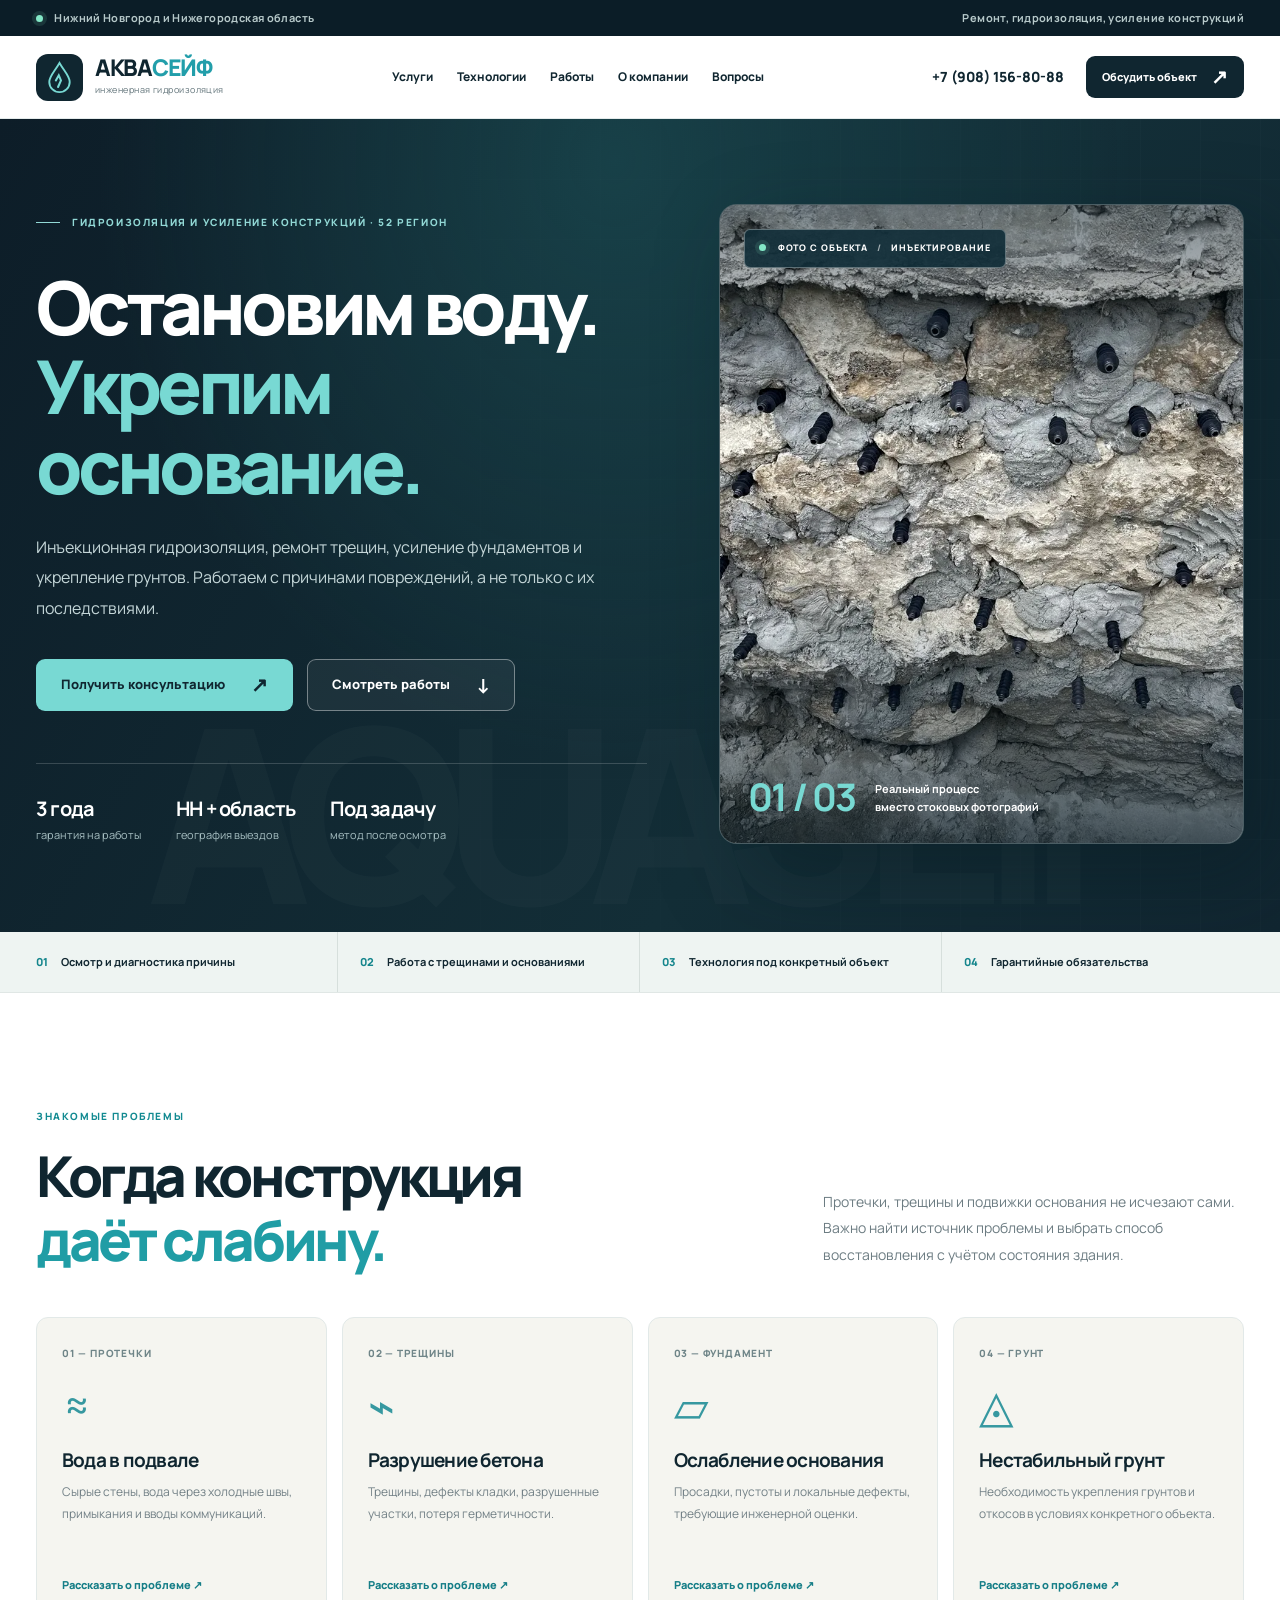
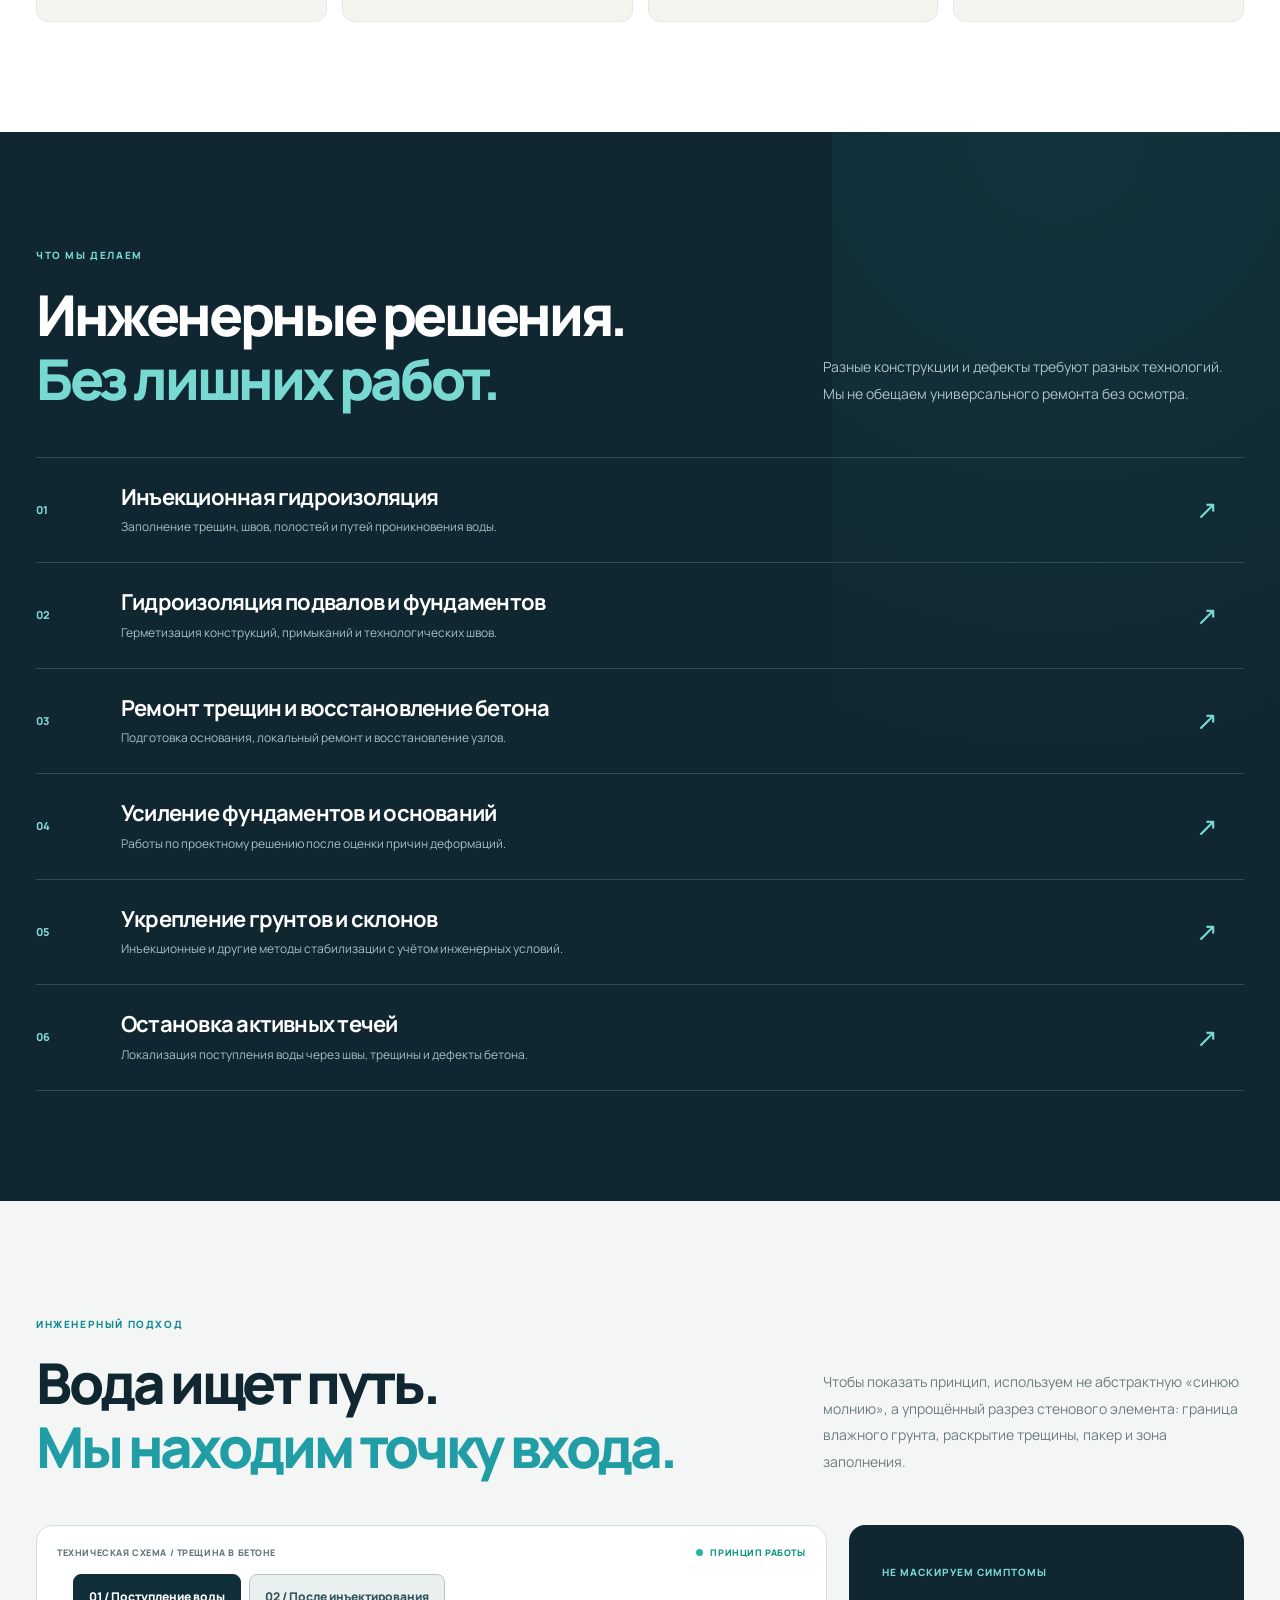
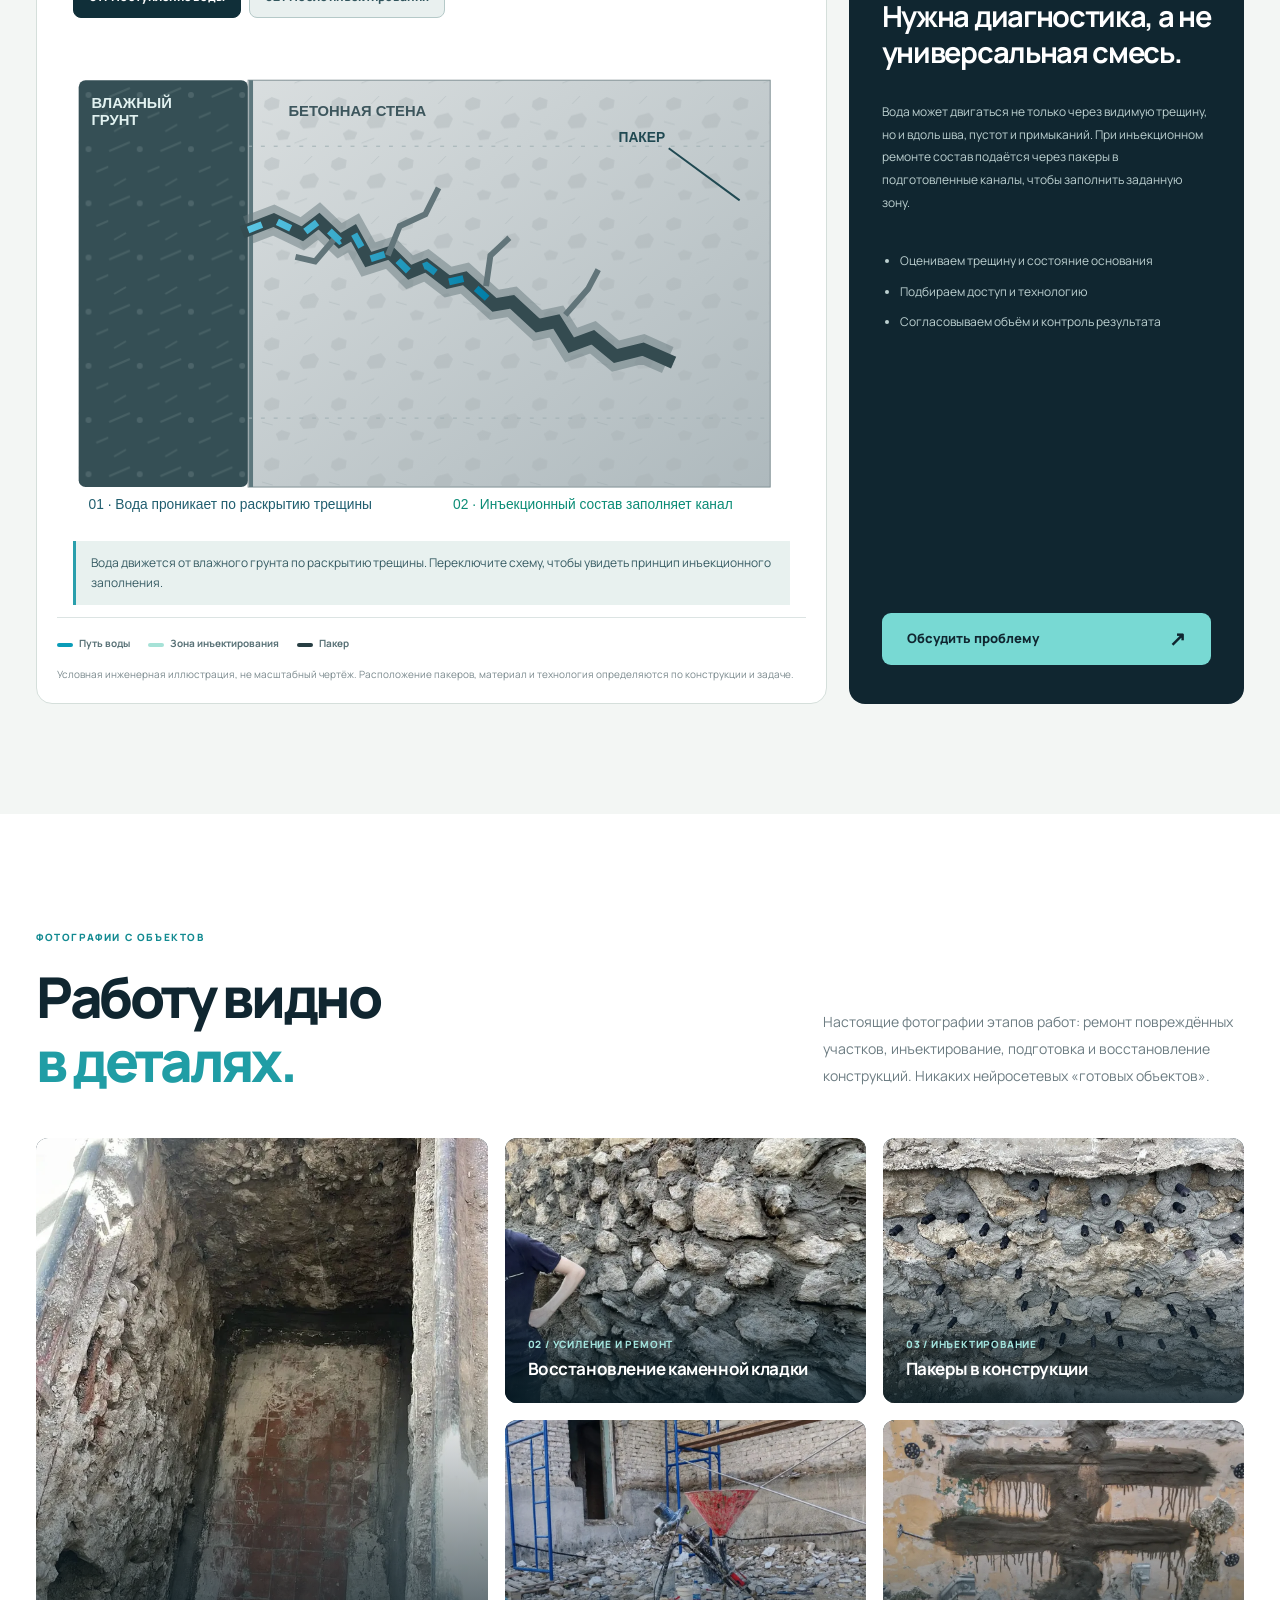
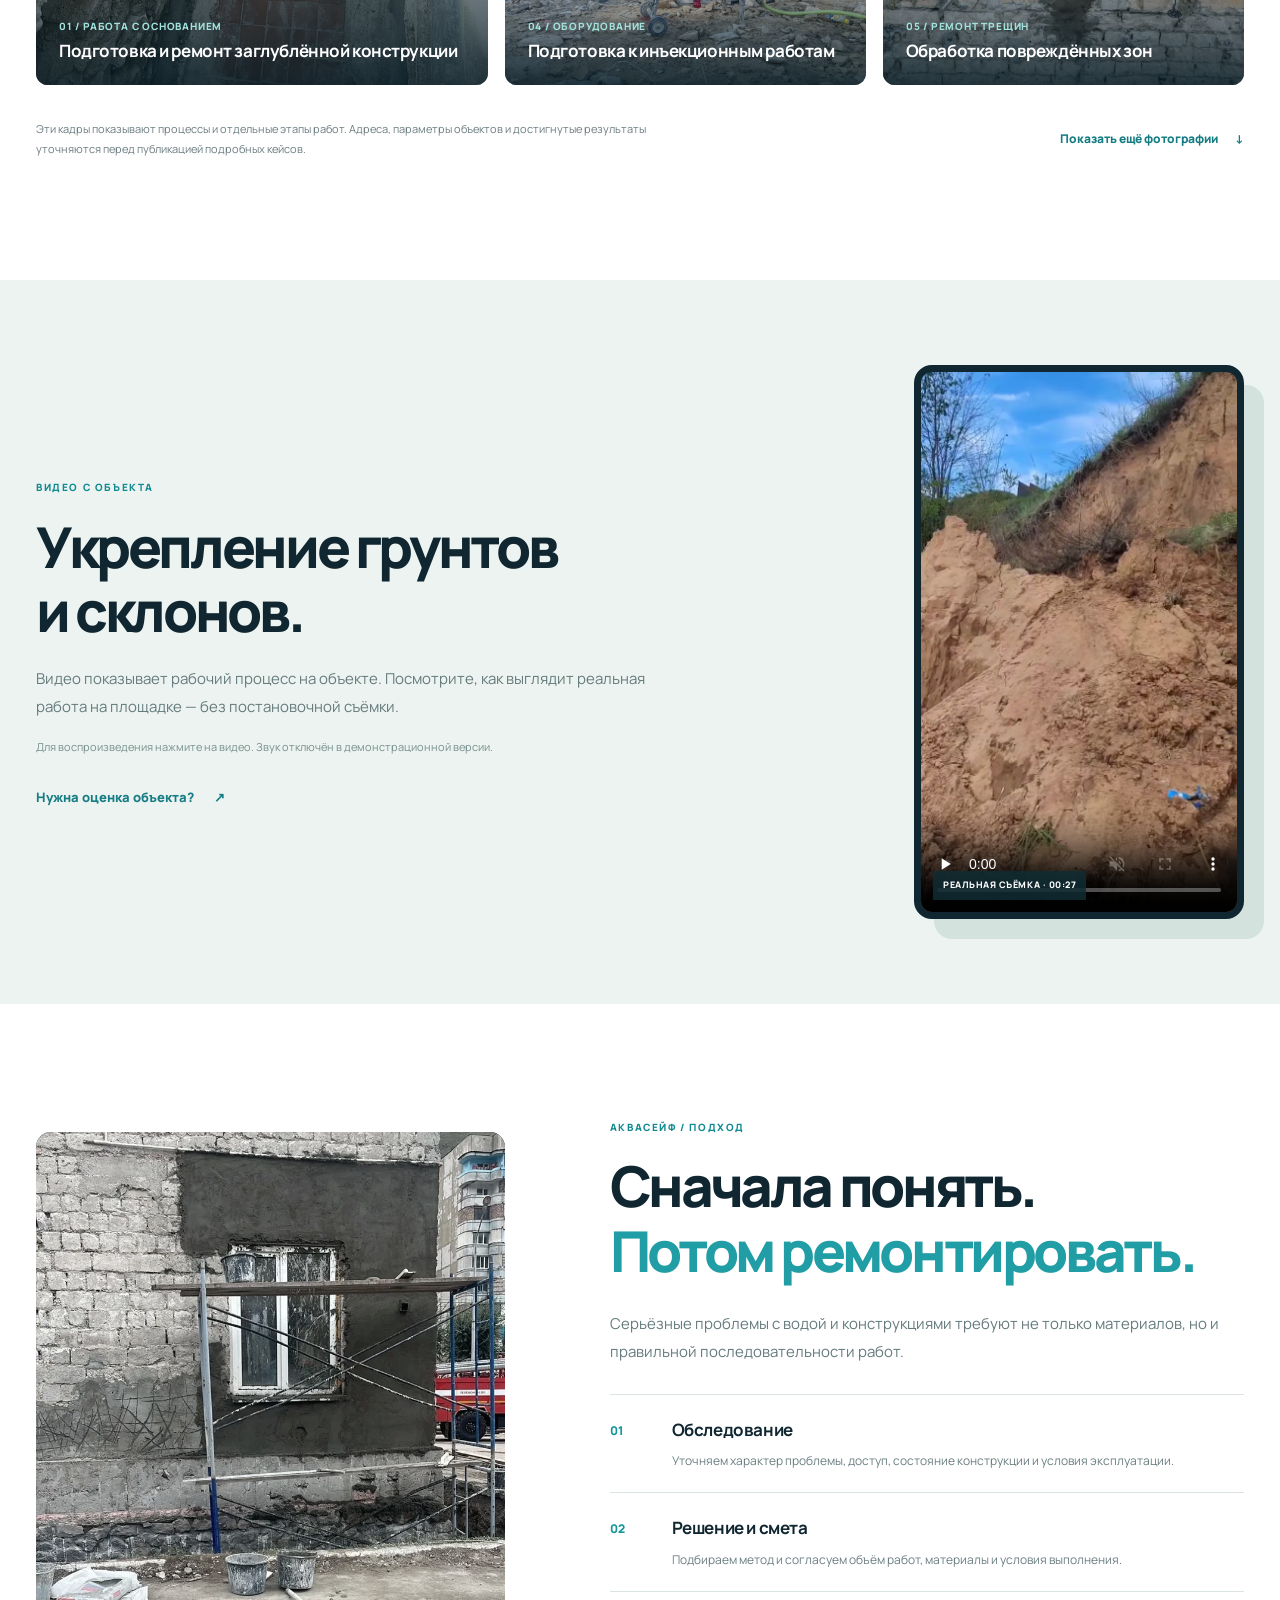
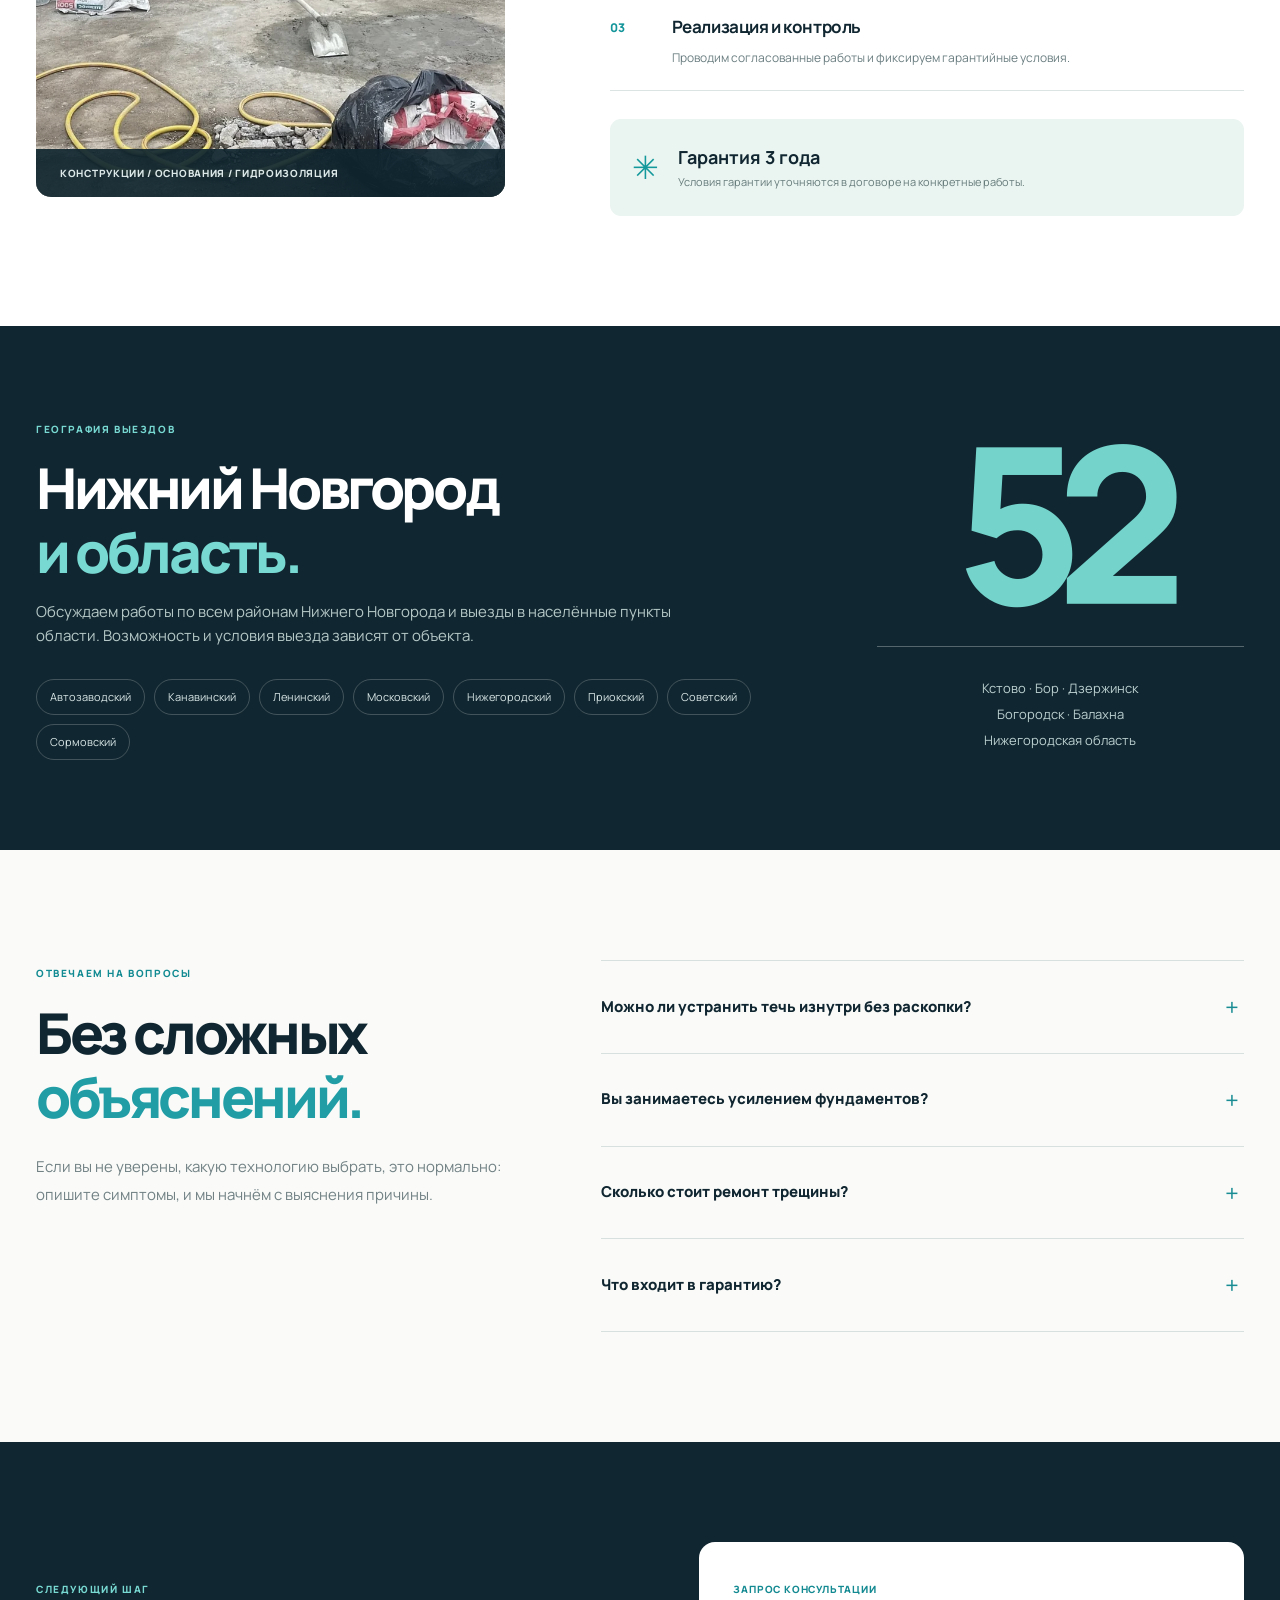
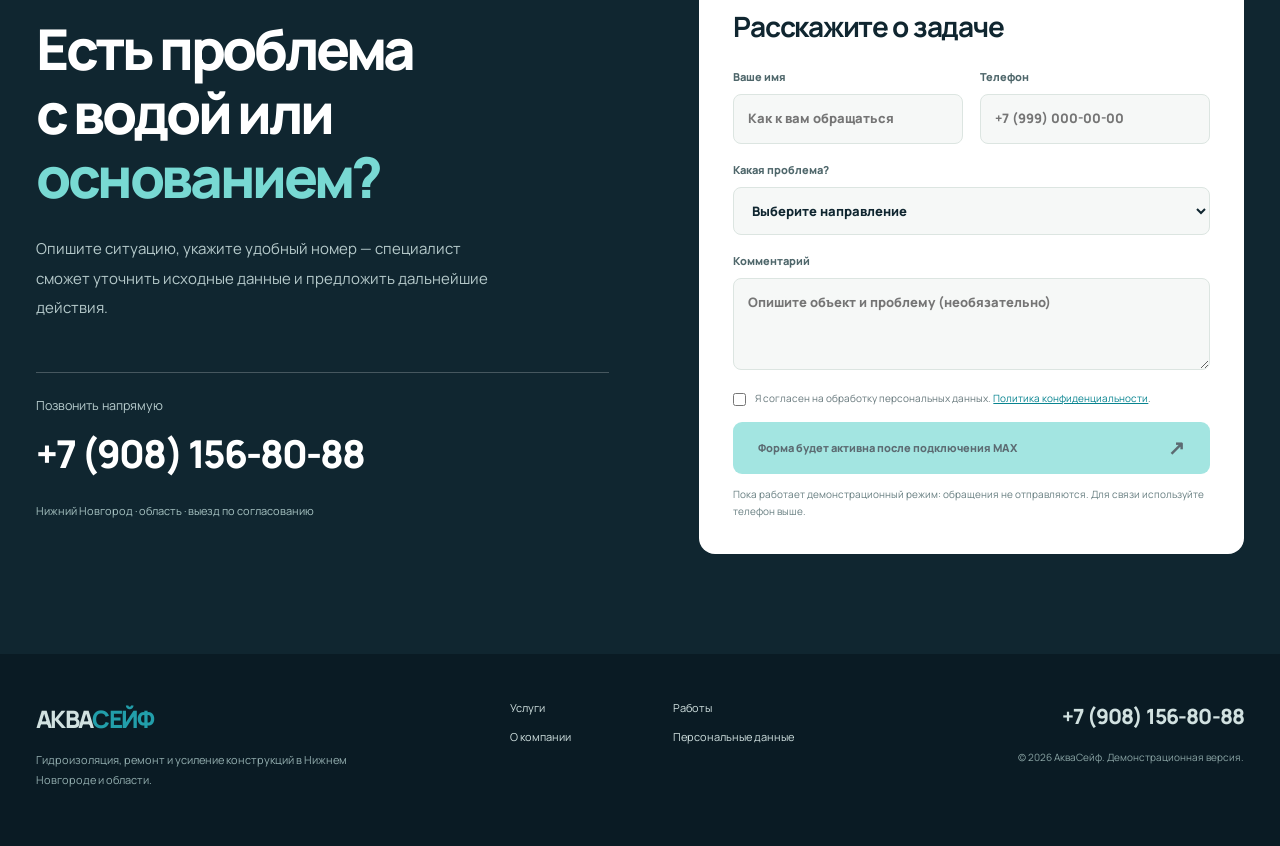
==== index.html @ 678fc573 "feat: prepare secure PHP MAX lead integration" ====
<!doctype html>
<html lang="ru" data-forms-enabled="false">
<head>
<meta charset="utf-8"><meta name="viewport" content="width=device-width,initial-scale=1"><meta name="theme-color" content="#102630">
<title>Гидроизоляция и усиление фундаментов в Нижнем Новгороде — АкваСейф</title>
<meta name="description" content="АкваСейф: гидроизоляция подвалов и фундаментов, ремонт трещин, инъектирование, усиление оснований и укрепление грунтов в Нижнем Новгороде и Нижегородской области. Гарантия 3 года. Телефон +7 (908) 156-80-88.">
<meta name="robots" content="noindex,nofollow" id="demo-robots">
<link rel="icon" href="assets/favicon.svg" type="image/svg+xml"><link rel="preconnect" href="https://fonts.googleapis.com"><link rel="preconnect" href="https://fonts.gstatic.com" crossorigin>
<link href="https://fonts.googleapis.com/css2?family=Manrope:wght@400;500;600;700;800&display=swap" rel="stylesheet"><link rel="stylesheet" href="assets/styles.css"><script src="assets/script.js" defer></script>
<script type="application/ld+json">{"@context":"https://schema.org","@type":"Organization","name":"АкваСейф","telephone":"+79081568088","areaServed":[{"@type":"City","name":"Нижний Новгород"},{"@type":"AdministrativeArea","name":"Нижегородская область"}]}</script>
</head>
<body>
<a class="skip" href="#main">Перейти к содержимому</a>
<div class="announcement"><div class="wrap announcement-inner"><span><span class="live-dot"></span> Нижний Новгород и Нижегородская область</span><span class="announcement-right">Ремонт, гидроизоляция, усиление конструкций</span></div></div>
<header class="site-header" id="site-header"><div class="wrap nav-shell">
<a class="logo" href="#top" aria-label="АкваСейф — на главную"><span class="logo-symbol"><svg viewBox="0 0 48 48" aria-hidden="true"><path d="M24 4C17 16 10 22 10 30a14 14 0 0 0 28 0C38 22 31 16 24 4Z" stroke="currentColor" stroke-width="2.6" fill="none"/><path d="m19 28 4-7 3 7-4 9" stroke="currentColor" stroke-width="2.8" fill="none" stroke-linecap="round"/></svg></span><span class="logo-type"><strong>АКВА<span>СЕЙФ</span></strong><small>инженерная гидроизоляция</small></span></a>
<nav id="nav" class="nav-links" aria-label="Основная навигация"><a href="#services">Услуги</a><a href="#engineering">Технологии</a><a href="#portfolio">Работы</a><a href="#about">О компании</a><a href="#faq">Вопросы</a></nav>
<div class="nav-contacts"><a class="header-phone" href="tel:+79081568088">+7 (908) 156-80-88</a><a class="button button-small button-dark header-button" href="#contact">Обсудить объект <span>↗</span></a></div>
<button class="menu-toggle" type="button" aria-label="Открыть меню" aria-expanded="false" aria-controls="nav"><span></span><span></span><span></span></button>
</div></header>
<main id="main">
<section class="hero" id="top"><div class="hero-backdrop"></div><div class="wrap hero-grid"><div class="hero-copy"><p class="eyebrow eyebrow-light"><span class="eyebrow-mark"></span> ГИДРОИЗОЛЯЦИЯ И УСИЛЕНИЕ КОНСТРУКЦИЙ · 52 РЕГИОН</p><h1>Остановим воду.<br><span>Укрепим основание.</span></h1><p class="hero-lead">Инъекционная гидроизоляция, ремонт трещин, усиление фундаментов и укрепление грунтов. Работаем с причинами повреждений, а не только с их последствиями.</p><div class="hero-buttons"><a class="button button-accent" href="#contact">Получить консультацию <span>↗</span></a><a class="button button-outline" href="#portfolio">Смотреть работы <span>↓</span></a></div><div class="hero-metrics"><div><strong>3 года</strong><span>гарантия на работы</span></div><div><strong>НН + область</strong><span>география выездов</span></div><div><strong>Под задачу</strong><span>метод после осмотра</span></div></div></div><div class="hero-media"><img src="assets/images/injection-packers.webp" alt="Реальные работы по ремонту конструкции: инъекционные пакеры в бетонно-каменной стене" width="1200" height="900" fetchpriority="high"><div class="hero-photo-label"><span class="photo-label-dot"></span> ФОТО С ОБЪЕКТА <span class="photo-label-sep">/</span> ИНЪЕКТИРОВАНИЕ</div><div class="hero-media-caption"><span class="caption-numeral">01 / 03</span><span>Реальный процесс<br>вместо стоковых фотографий</span></div></div></div><div class="hero-watermark" aria-hidden="true">AQUASEIF</div></section>
<section class="proof-strip"><div class="wrap proof-grid"><div><span class="proof-num">01</span><span>Осмотр и диагностика причины</span></div><div><span class="proof-num">02</span><span>Работа с трещинами и основаниями</span></div><div><span class="proof-num">03</span><span>Технология под конкретный объект</span></div><div><span class="proof-num">04</span><span>Гарантийные обязательства</span></div></div></section>
<section class="section problems" id="problems"><div class="wrap"><div class="section-heading split"><div><span class="kicker">ЗНАКОМЫЕ ПРОБЛЕМЫ</span><h2>Когда конструкция<br><em>даёт слабину.</em></h2></div><p>Протечки, трещины и подвижки основания не исчезают сами. Важно найти источник проблемы и выбрать способ восстановления с учётом состояния здания.</p></div><div class="problem-grid"><a href="#contact" class="problem"><span class="problem-idx">01 — ПРОТЕЧКИ</span><div class="problem-glyph">≈</div><h3>Вода в подвале</h3><p>Сырые стены, вода через холодные швы, примыкания и вводы коммуникаций.</p><span class="text-arrow">Рассказать о проблеме ↗</span></a><a href="#contact" class="problem"><span class="problem-idx">02 — ТРЕЩИНЫ</span><div class="problem-glyph">⌁</div><h3>Разрушение бетона</h3><p>Трещины, дефекты кладки, разрушенные участки, потеря герметичности.</p><span class="text-arrow">Рассказать о проблеме ↗</span></a><a href="#contact" class="problem"><span class="problem-idx">03 — ФУНДАМЕНТ</span><div class="problem-glyph">▱</div><h3>Ослабление основания</h3><p>Просадки, пустоты и локальные дефекты, требующие инженерной оценки.</p><span class="text-arrow">Рассказать о проблеме ↗</span></a><a href="#contact" class="problem"><span class="problem-idx">04 — ГРУНТ</span><div class="problem-glyph">◬</div><h3>Нестабильный грунт</h3><p>Необходимость укрепления грунтов и откосов в условиях конкретного объекта.</p><span class="text-arrow">Рассказать о проблеме ↗</span></a></div></div></section>
<section class="section services" id="services"><div class="wrap"><div class="section-heading split light"><div><span class="kicker">ЧТО МЫ ДЕЛАЕМ</span><h2>Инженерные решения.<br><em>Без лишних работ.</em></h2></div><p>Разные конструкции и дефекты требуют разных технологий. Мы не обещаем универсального ремонта без осмотра.</p></div><div class="service-list">
<a href="#contact" class="service-item"><span>01</span><div><h3>Инъекционная гидроизоляция</h3><p>Заполнение трещин, швов, полостей и путей проникновения воды.</p></div><b>↗</b></a>
<a href="#contact" class="service-item"><span>02</span><div><h3>Гидроизоляция подвалов и фундаментов</h3><p>Герметизация конструкций, примыканий и технологических швов.</p></div><b>↗</b></a>
<a href="#contact" class="service-item"><span>03</span><div><h3>Ремонт трещин и восстановление бетона</h3><p>Подготовка основания, локальный ремонт и восстановление узлов.</p></div><b>↗</b></a>
<a href="#contact" class="service-item"><span>04</span><div><h3>Усиление фундаментов и оснований</h3><p>Работы по проектному решению после оценки причин деформаций.</p></div><b>↗</b></a>
<a href="#contact" class="service-item"><span>05</span><div><h3>Укрепление грунтов и склонов</h3><p>Инъекционные и другие методы стабилизации с учётом инженерных условий.</p></div><b>↗</b></a>
<a href="#contact" class="service-item"><span>06</span><div><h3>Остановка активных течей</h3><p>Локализация поступления воды через швы, трещины и дефекты бетона.</p></div><b>↗</b></a>
</div></div></section>
<section class="section engineering" id="engineering"><div class="wrap"><div class="section-heading split"><div><span class="kicker">ИНЖЕНЕРНЫЙ ПОДХОД</span><h2>Вода ищет путь.<br><em>Мы находим точку входа.</em></h2></div><p>Чтобы показать принцип, используем не абстрактную «синюю молнию», а упрощённый разрез стенового элемента: граница влажного грунта, раскрытие трещины, пакер и зона заполнения.</p></div><div class="engineering-grid"><div class="diagram-card" data-stage="water">
<div class="diagram-top"><span>ТЕХНИЧЕСКАЯ СХЕМА / ТРЕЩИНА В БЕТОНЕ</span><span class="diagram-status"><i></i> ПРИНЦИП РАБОТЫ</span></div>
<div class="diagram-switch" role="group" aria-label="Состояние конструкции"><button type="button" data-diagram-stage="water" aria-pressed="true">01 / Поступление воды</button><button type="button" data-diagram-stage="sealed" aria-pressed="false">02 / После инъектирования</button></div>
<svg class="crack-svg" viewBox="0 0 760 520" role="img" aria-labelledby="diagramTitle diagramDesc"><title id="diagramTitle">Условный разрез трещины в железобетонной стене</title><desc id="diagramDesc">Слева влажный грунт, справа внутренняя поверхность бетона. Вода попадает в разветвлённую трещину, через просверленный канал устанавливается пакер, инъекционный состав заполняет раскрытие.</desc>
<defs><pattern id="earth" width="52" height="55" patternUnits="userSpaceOnUse"><path d="m1 15 21-9m18 30 14-6M6 50l12-7" stroke="#72878a" stroke-opacity=".30" stroke-width="2"/><circle cx="32" cy="13" r="3" fill="#82969a" opacity=".3"/></pattern><pattern id="aggregate" width="68" height="61" patternUnits="userSpaceOnUse"><path d="m7 13 7-4 8 3-1 8-10 3-5-4zM46 28l11-3 5 6-4 9-12 1-4-6zM18 46l6-4 9 3-3 7-9 1z" fill="#a5aeb1" opacity=".35"/><path d="m4 34 11 3m40-29-8 8m-10 40 13-5" stroke="#8e9ba1" stroke-opacity=".28"/></pattern><linearGradient id="concreteFill" x1="0" y1="0" x2="1" y2="1"><stop stop-color="#d9dedf"/><stop offset="1" stop-color="#aeb9bd"/></linearGradient><linearGradient id="waterFill" x1="0" x2="1"><stop stop-color="#5bc6e3"/><stop offset="1" stop-color="#007da6"/></linearGradient></defs>
<rect x="22" y="53" width="172" height="413" rx="7" fill="#354f55"/><rect x="22" y="53" width="172" height="413" fill="url(#earth)"/><rect x="194" y="53" width="530" height="413" fill="url(#concreteFill)" stroke="#809094"/><rect x="194" y="53" width="530" height="413" fill="url(#aggregate)"/>
<path d="M197 53v413" stroke="#5d777d" stroke-width="4"/><path d="M194 120h530M194 396h530" stroke="#a1b0b3" stroke-width="1" stroke-dasharray="4 9"/>
<!-- realistic stepped fracture, including chipped edges and branches -->
<path d="M194 205l26-10 29 14 17-13 21 20 14-8 15 27 22-7 20 20 17-7 22 17 17-4 30 27 18-3 26 24 19-4 15 24 22-8 23 19 28-7 25 11" stroke="#62757a" stroke-width="29" fill="none" stroke-linejoin="miter" opacity=".48"/>
<path d="M194 205l26-10 29 14 17-13 21 20 14-8 15 27 22-7 20 20 17-7 22 17 17-4 30 27 18-3 26 24 19-4 15 24 22-8 23 19 28-7 25 11" stroke="#344b50" stroke-width="13" fill="none" stroke-linejoin="miter" stroke-linecap="square"/>
<path d="m337 228 11-27 26-12 12-24m50 94 4-28 17-16m61 74 21-24 9-17m-268-32-18 21-17-4" fill="none" stroke="#62757a" stroke-width="6" stroke-linecap="square"/>
<path class="diagram-water" d="M194 205l26-10 29 14 17-13 21 20 14-8 15 27 22-7 20 20 17-7 22 17 17-4 30 27" fill="none" stroke="url(#waterFill)" stroke-width="7" stroke-dasharray="15 17" stroke-linejoin="miter"/>
<path class="diagram-seal" d="m434 281 18-3 26 24 19-4 15 24 22-8 23 19 28-7 25 11" fill="none" stroke="#20b69a" stroke-width="11" stroke-linejoin="miter" stroke-dasharray="18 5" opacity=".92"/>
<!-- injection hole and packer -->
<g class="diagram-packer"><path d="M724 165 533 269" stroke="#687b80" stroke-width="23"/><path d="M724 165 533 269" stroke="#e1e7e7" stroke-width="14"/><path d="M710 171 675 190" stroke="#226a7d" stroke-width="22"/><path d="M710 171 675 190" stroke="#58b6c6" stroke-width="10"/><path d="m698 162 20 32m-29-26 20 32" stroke="#263d43" stroke-width="6"/><circle cx="533" cy="269" r="13" fill="#20b69a" stroke="#d2fff1" stroke-width="4"/></g>
<g font-family="Arial,sans-serif"><text x="35" y="81" font-size="15" font-weight="bold" fill="#e1f1f0">ВЛАЖНЫЙ</text><text x="35" y="98" font-size="15" font-weight="bold" fill="#e1f1f0">ГРУНТ</text><text x="235" y="89" font-size="15" fill="#3d565d" font-weight="bold">БЕТОННАЯ СТЕНА</text><text x="570" y="116" font-size="14" fill="#204952" font-weight="bold">ПАКЕР</text><path d="M621 122 693 175" stroke="#204952" stroke-width="2" fill="none"/><text x="32" y="488" font-size="14" fill="#205e6f">01 · Вода проникает по раскрытию трещины</text><text x="402" y="488" font-size="14" fill="#0b8c76">02 · Инъекционный состав заполняет канал</text></g>
</svg><p class="diagram-stage-copy" id="diagram-stage-copy" aria-live="polite">Вода движется от влажного грунта по раскрытию трещины. Переключите схему, чтобы увидеть принцип инъекционного заполнения.</p><div class="diagram-legend"><span><i class="legend-water"></i> Путь воды</span><span><i class="legend-seal"></i> Зона инъектирования</span><span><i class="legend-pack"></i> Пакер</span></div><p class="diagram-note">Условная инженерная иллюстрация, не масштабный чертёж. Расположение пакеров, материал и технология определяются по конструкции и задаче.</p></div><aside class="engineering-copy"><div class="small-label">НЕ МАСКИРУЕМ СИМПТОМЫ</div><h3>Нужна диагностика, а не универсальная смесь.</h3><p>Вода может двигаться не только через видимую трещину, но и вдоль шва, пустот и примыканий. При инъекционном ремонте состав подаётся через пакеры в подготовленные каналы, чтобы заполнить заданную зону.</p><ul><li>Оцениваем трещину и состояние основания</li><li>Подбираем доступ и технологию</li><li>Согласовываем объём и контроль результата</li></ul><a class="button button-dark" href="#contact">Обсудить проблему <span>↗</span></a></aside></div></div></section>
<section class="section portfolio-section" id="portfolio"><div class="wrap"><div class="section-heading split"><div><span class="kicker">ФОТОГРАФИИ С ОБЪЕКТОВ</span><h2>Работу видно<br><em>в деталях.</em></h2></div><p>Настоящие фотографии этапов работ: ремонт повреждённых участков, инъектирование, подготовка и восстановление конструкций. Никаких нейросетевых «готовых объектов».</p></div><div class="portfolio-grid">
<figure class="portfolio-card featured"><a href="assets/images/shaft-repair.webp" class="photo-open" data-lightbox aria-label="Увеличить фотографию ремонтируемого бетонного приямка"><img src="assets/images/shaft-repair.webp" alt="Приямок: состояние стен и подготовленные участки для ремонта" loading="lazy" width="900" height="1600"></a><figcaption><span>01 / РАБОТА С ОСНОВАНИЕМ</span><strong>Подготовка и ремонт заглублённой конструкции</strong></figcaption></figure>
<figure class="portfolio-card"><a href="assets/images/foundation-masonry.webp" class="photo-open" data-lightbox aria-label="Увеличить фотографию ремонта кладки"><img src="assets/images/foundation-masonry.webp" alt="Дефектная кладка и участки ремонтного состава крупным планом" loading="lazy" width="1200" height="1600"></a><figcaption><span>02 / УСИЛЕНИЕ И РЕМОНТ</span><strong>Восстановление каменной кладки</strong></figcaption></figure>
<figure class="portfolio-card"><a href="assets/images/injection-packers.webp" class="photo-open" data-lightbox aria-label="Увеличить фотографию инъекционных пакеров"><img src="assets/images/injection-packers.webp" alt="Инъекционные пакеры, установленные в конструкцию для подачи состава" loading="lazy" width="1200" height="900"></a><figcaption><span>03 / ИНЪЕКТИРОВАНИЕ</span><strong>Пакеры в конструкции</strong></figcaption></figure>
<figure class="portfolio-card"><a href="assets/images/injection-equipment.webp" class="photo-open" data-lightbox aria-label="Увеличить фотографию инъекционного оборудования"><img src="assets/images/injection-equipment.webp" alt="Инъекционное оборудование на рабочей площадке у фасада" loading="lazy" width="1440" height="1920"></a><figcaption><span>04 / ОБОРУДОВАНИЕ</span><strong>Подготовка к инъекционным работам</strong></figcaption></figure>
<figure class="portfolio-card"><a href="assets/images/sealed-cracks.webp" class="photo-open" data-lightbox aria-label="Увеличить фотографию обработанных трещин"><img src="assets/images/sealed-cracks.webp" alt="Поверхность стены с обработанными трещинами и локальными зонами ремонта" loading="lazy" width="1440" height="1920"></a><figcaption><span>05 / РЕМОНТ ТРЕЩИН</span><strong>Обработка повреждённых зон</strong></figcaption></figure>
</div><div class="portfolio-foot"><p>Эти кадры показывают процессы и отдельные этапы работ. Адреса, параметры объектов и достигнутые результаты уточняются перед публикацией подробных кейсов.</p><button class="more-photos" type="button" id="more-photos" aria-expanded="false" aria-controls="extra-gallery">Показать ещё фотографии <span>↓</span></button></div><div class="extra-gallery" id="extra-gallery" hidden>
<figure><a href="assets/images/facade-restoration.webp" data-lightbox><img src="assets/images/facade-restoration.webp" loading="lazy" alt="Ремонт наружного участка стены вокруг оконного проёма"></a><figcaption>Ремонт фасадного участка</figcaption></figure>
<figure><a href="assets/images/masonry-detail.webp" data-lightbox><img src="assets/images/masonry-detail.webp" loading="lazy" alt="Крупный план восстановленной каменной кладки"></a><figcaption>Деталь ремонтного состава</figcaption></figure>
<figure><a href="assets/images/foundation-prep.webp" data-lightbox><img src="assets/images/foundation-prep.webp" loading="lazy" alt="Рабочая площадка и подготовленные участки стены"></a><figcaption>Подготовка поверхности</figcaption></figure>
<figure><a href="assets/images/crack-repair.webp" data-lightbox><img src="assets/images/crack-repair.webp" loading="lazy" alt="Локальное восстановление трещин на фасадной стене"></a><figcaption>Обработка трещин</figcaption></figure>
<figure><a href="assets/images/concrete-shaft.webp" data-lightbox><img src="assets/images/concrete-shaft.webp" loading="lazy" alt="Вид внутрь заглублённой цилиндрической конструкции"></a><figcaption>Заглублённая конструкция</figcaption></figure>
</div></div></section>
<section class="video-section" id="video"><div class="wrap video-grid"><div class="video-heading"><span class="kicker">ВИДЕО С ОБЪЕКТА</span><h2>Укрепление грунтов<br>и склонов.</h2><p>Видео показывает рабочий процесс на объекте. Посмотрите, как выглядит реальная работа на площадке — без постановочной съёмки.</p><p class="video-note">Для воспроизведения нажмите на видео. Звук отключён в демонстрационной версии.</p><a href="#contact" class="inline-action">Нужна оценка объекта? <span>↗</span></a></div><div class="video-frame"><video controls muted preload="none" playsinline poster="assets/images/video-cover.webp" aria-label="Видео рабочего процесса укрепления грунтов и склонов"><source src="assets/video/ground-stabilization.mp4" type="video/mp4">Ваш браузер не поддерживает воспроизведение видео.</video><span class="video-tag">РЕАЛЬНАЯ СЪЁМКА · 00:27</span></div></div></section>
<section class="section about" id="about"><div class="wrap about-grid"><div class="about-photo"><img src="assets/images/facade-restoration.webp" alt="Работы по ремонту фасадной конструкции с использованием строительных лесов" loading="lazy" width="900" height="1600"><span>КОНСТРУКЦИИ / ОСНОВАНИЯ / ГИДРОИЗОЛЯЦИЯ</span></div><div class="about-copy"><span class="kicker">АКВАСЕЙФ / ПОДХОД</span><h2>Сначала понять.<br><em>Потом ремонтировать.</em></h2><p class="about-lead">Серьёзные проблемы с водой и конструкциями требуют не только материалов, но и правильной последовательности работ.</p><div class="about-steps"><div><span>01</span><section><h3>Обследование</h3><p>Уточняем характер проблемы, доступ, состояние конструкции и условия эксплуатации.</p></section></div><div><span>02</span><section><h3>Решение и смета</h3><p>Подбираем метод и согласуем объём работ, материалы и условия выполнения.</p></section></div><div><span>03</span><section><h3>Реализация и контроль</h3><p>Проводим согласованные работы и фиксируем гарантийные условия.</p></section></div></div><div class="warranty"><span class="warranty-icon">✳</span><div><strong>Гарантия 3 года</strong><p>Условия гарантии уточняются в договоре на конкретные работы.</p></div></div></div></div></section>
<section class="geo-section"><div class="wrap geo-grid"><div><span class="kicker">ГЕОГРАФИЯ ВЫЕЗДОВ</span><h2>Нижний Новгород<br><em>и область.</em></h2><p>Обсуждаем работы по всем районам Нижнего Новгорода и выезды в населённые пункты области. Возможность и условия выезда зависят от объекта.</p><div class="districts"><span>Автозаводский</span><span>Канавинский</span><span>Ленинский</span><span>Московский</span><span>Нижегородский</span><span>Приокский</span><span>Советский</span><span>Сормовский</span></div></div><div class="geo-side"><b class="big-52">52</b><div class="geo-line"></div><span>Кстово · Бор · Дзержинск<br>Богородск · Балахна<br>Нижегородская область</span></div></div></section>
<section class="section faq" id="faq"><div class="wrap faq-grid"><div><span class="kicker">ОТВЕЧАЕМ НА ВОПРОСЫ</span><h2>Без сложных<br><em>объяснений.</em></h2><p>Если вы не уверены, какую технологию выбрать, это нормально: опишите симптомы, и мы начнём с выяснения причины.</p></div><div class="faq-list"><details><summary>Можно ли устранить течь изнутри без раскопки? <span>+</span></summary><p>В отдельных случаях да, инъекционная технология позволяет работать изнутри. Решение зависит от характера дефекта и состояния конструкции.</p></details><details><summary>Вы занимаетесь усилением фундаментов? <span>+</span></summary><p>Да, рассматриваем задачи восстановления и усиления оснований. Метод подбирается после обследования и, когда требуется, на основании инженерного проекта.</p></details><details><summary>Сколько стоит ремонт трещины? <span>+</span></summary><p>Стоимость зависит от длины и раскрытия трещины, влажности, доступа, глубины работ и применяемой технологии. Точную смету можно составить после оценки объекта.</p></details><details><summary>Что входит в гарантию? <span>+</span></summary><p>На работы заявлена гарантия 3 года. Перечень работ, условия и ограничения фиксируются в договоре.</p></details></div></div></section>
<section class="contact-section" id="contact"><div class="wrap contact-grid"><div class="contact-copy"><span class="kicker">СЛЕДУЮЩИЙ ШАГ</span><h2>Есть проблема<br>с водой или <em>основанием?</em></h2><p>Опишите ситуацию, укажите удобный номер — специалист сможет уточнить исходные данные и предложить дальнейшие действия.</p><div class="contact-phone"><small>Позвонить напрямую</small><a href="tel:+79081568088">+7 (908) 156-80-88</a></div><div class="contact-hint">Нижний Новгород · область · выезд по согласованию</div></div><div class="form-card"><div class="form-title"><span>ЗАПРОС КОНСУЛЬТАЦИИ</span><h3>Расскажите о задаче</h3></div><form id="lead-form" action="api/lead.php" method="post" novalidate><div class="form-fields"><label>Ваше имя<input name="name" autocomplete="name" maxlength="80" required placeholder="Как к вам обращаться"></label><label>Телефон<input name="phone" type="tel" autocomplete="tel" inputmode="tel" maxlength="24" required placeholder="+7 (999) 000-00-00"></label><label class="full">Какая проблема?<select name="service" required><option value="">Выберите направление</option><option>Вода в подвале</option><option>Инъекционная гидроизоляция</option><option>Ремонт трещин</option><option>Усиление фундамента</option><option>Укрепление грунта / склона</option><option>Другая задача</option></select></label><label class="full">Комментарий<textarea name="message" maxlength="1000" rows="3" placeholder="Опишите объект и проблему (необязательно)"></textarea></label></div><div class="honeypot" aria-hidden="true"><label>Не заполняйте<input name="website" tabindex="-1" autocomplete="off"></label></div><input type="hidden" name="utm_source"><input type="hidden" name="utm_medium"><input type="hidden" name="utm_campaign"><input type="hidden" name="utm_content"><input type="hidden" name="utm_term"><input type="hidden" name="yclid"><label class="consent"><input type="checkbox" name="consent" value="1" required><span>Я согласен на обработку персональных данных. <a href="privacy.html">Политика конфиденциальности</a>.</span></label><button class="button button-accent submit" type="submit" disabled>Форма будет активна после подключения MAX <span>↗</span></button><p class="form-status" id="form-status" role="status">Пока работает демонстрационный режим: обращения не отправляются. Для связи используйте телефон выше.</p></form></div></div></section>
</main>
<footer class="footer"><div class="wrap footer-grid"><div><a class="footer-brand" href="#top">АКВА<span>СЕЙФ</span></a><p>Гидроизоляция, ремонт и усиление конструкций в Нижнем Новгороде и области.</p></div><div class="footer-links"><a href="#services">Услуги</a><a href="#portfolio">Работы</a><a href="#about">О компании</a><a href="privacy.html">Персональные данные</a></div><div class="footer-end"><a href="tel:+79081568088">+7 (908) 156-80-88</a><small>© <span id="year">2026</span> АкваСейф. Демонстрационная версия.</small></div></div></footer>
<div class="mobile-contact-bar" aria-label="Быстрая связь"><a href="tel:+79081568088" class="mobile-call">Позвонить <span aria-hidden="true">↗</span></a><a href="#portfolio" class="mobile-portfolio">Наши работы <span aria-hidden="true">↓</span></a></div>
<div class="lightbox" id="lightbox" role="dialog" aria-modal="true" aria-label="Просмотр фотографии" hidden><button class="lightbox-close" type="button" aria-label="Закрыть фотографию">×</button><button class="lightbox-prev" type="button" aria-label="Предыдущая фотография">‹</button><img alt="Увеличенная фотография выполненных работ"><button class="lightbox-next" type="button" aria-label="Следующая фотография">›</button><span class="lightbox-counter" aria-live="polite"></span></div>
</body></html>
---- assets/styles.css ----
:root{--ink:#102630;--ink2:#193843;--accent:#78d9d3;--accent2:#32b6b5;--sand:#f5f5f0;--paper:#fff;--mist:#e9f0ef;--muted:#62727a;--line:#dce4e3;--radius:18px;--wrap:1240px;--ease:cubic-bezier(.22,1,.36,1)}
*,*::before,*::after{box-sizing:border-box}html{scroll-behavior:smooth;scroll-padding-top:90px}body{margin:0;background:var(--paper);color:var(--ink);font:15px/1.65 Manrope,Arial,sans-serif;-webkit-font-smoothing:antialiased}body.no-scroll{overflow:hidden}a{color:inherit;text-decoration:none}img,video,svg{max-width:100%}button,input,select,textarea{font:inherit}button{cursor:pointer}a,button{outline-offset:4px}::selection{background:#a5e7e0;color:#102630}.wrap{width:min(calc(100% - 72px),var(--wrap));margin:auto}.skip{position:fixed;left:16px;top:-80px;background:white;padding:12px 16px;z-index:300}.skip:focus{top:8px}.announcement{height:36px;background:#0b1d27;color:#b7c9ca;font-size:11px;font-weight:700;letter-spacing:.035em}.announcement-inner{height:100%;display:flex;justify-content:space-between;align-items:center}.live-dot,.photo-label-dot{display:inline-block;width:7px;height:7px;border-radius:50%;background:#83e8c7;box-shadow:0 0 0 4px rgba(131,232,199,.12);margin-right:9px}.site-header{background:#fff;border-bottom:1px solid #e4ebeb;position:sticky;top:0;z-index:90;transition:box-shadow .2s}.site-header.scrolled{box-shadow:0 8px 28px #0b263011}.nav-shell{min-height:82px;display:flex;align-items:center;gap:26px;justify-content:space-between}.logo{display:flex;align-items:center;gap:12px;flex-shrink:0}.logo-symbol{width:47px;height:47px;display:grid;place-items:center;background:var(--ink);border-radius:12px;color:var(--accent)}.logo-symbol svg{width:35px;height:35px}.logo-type strong{font-weight:800;font-size:23px;line-height:1;letter-spacing:-.055em;display:block}.logo-type strong span,.footer-brand span{color:#229eaa}.logo-type small{display:block;margin-top:4px;font-size:9px;letter-spacing:.05em;color:#63757b}.nav-links{display:flex;gap:24px;align-items:center}.nav-links a{font-weight:750;font-size:12px;white-space:nowrap;transition:color .2s}.nav-links a:hover{color:#16858f}.nav-contacts{display:flex;gap:22px;align-items:center}.header-phone{font-size:14px;font-weight:800;white-space:nowrap}.button{min-height:52px;padding:14px 24px;border:1px solid transparent;display:inline-flex;align-items:center;justify-content:space-between;gap:26px;font-weight:800;font-size:13px;border-radius:9px;transition:background .25s,transform .25s,color .25s,border-color .25s;white-space:nowrap;text-align:left}.button:not(:disabled):hover{transform:translateY(-3px)}.button span{font-size:20px;line-height:1}.button-small{min-height:42px;padding:10px 15px;gap:14px;font-size:11px}.button-dark{background:var(--ink);color:#fff}.button-dark:hover{background:#20515b}.button-accent{background:var(--accent);color:var(--ink)}.button-accent:hover{background:#a6f0e5}.button-outline{border-color:#ffffff66;color:white;background:#ffffff0d}.button-outline:hover{background:#ffffff22}.menu-toggle{display:none;width:44px;height:44px;border:1px solid var(--line);border-radius:9px;background:#fff;padding:13px;flex-direction:column;gap:5px}.menu-toggle span{height:2px;width:100%;background:var(--ink);transition:.2s}.hero{position:relative;overflow:hidden;background:#102630;color:#fff}.hero-backdrop{position:absolute;inset:0;pointer-events:none;background:radial-gradient(ellipse at 48% 5%,#26747755,transparent 55%),linear-gradient(120deg,#0d1d28,#132e37 64%,#112631)}.hero-backdrop:after{content:"";position:absolute;inset:0;background-image:linear-gradient(#ffffff04 1px,transparent 1px),linear-gradient(90deg,#ffffff04 1px,transparent 1px);background-size:60px 60px;mask-image:linear-gradient(to right,transparent,black)}.hero-grid{display:grid;grid-template-columns:1fr .86fr;align-items:center;gap:72px;min-height:690px;position:relative;z-index:1;padding-top:85px;padding-bottom:88px}.eyebrow,.kicker{display:inline-flex;align-items:center;gap:12px;font-size:10px;font-weight:800;letter-spacing:.16em;color:#128a91;text-transform:uppercase}.eyebrow-light{color:#92d9d6}.eyebrow-mark{width:24px;height:1px;background:currentColor}.hero h1{font-size:clamp(45px,5.8vw,78px);font-weight:800;line-height:1.075;letter-spacing:-.062em;margin:26px 0 26px}.hero h1 span{color:var(--accent)}.hero-lead{font-size:16px;line-height:1.9;color:#c4d6d8;max-width:570px;margin:0}.hero-buttons{display:flex;gap:14px;flex-wrap:wrap;margin:36px 0 52px}.hero-metrics{display:flex;gap:35px;flex-wrap:wrap;padding-top:28px;border-top:1px solid #ffffff2c}.hero-metrics div{display:flex;flex-direction:column;gap:1px}.hero-metrics strong{font-size:20px;letter-spacing:-.04em}.hero-metrics span{font-size:11px;color:#a7bfc2}.hero-media{position:relative;align-self:stretch;min-height:530px;border:1px solid #ffffff2e;border-radius:18px;overflow:hidden;background:#233a42;box-shadow:24px 30px 85px #06191c60}.hero-media>img{width:100%;height:100%;display:block;object-fit:cover;object-position:42% center;filter:contrast(1.05) saturate(.82)}.hero-media:after{content:"";position:absolute;inset:0;pointer-events:none;background:linear-gradient(180deg,#07192388,transparent 30%,transparent 60%,#071923bd)}.hero-photo-label{position:absolute;z-index:2;left:24px;top:24px;padding:11px 14px;background:#102d37e8;border:1px solid #ffffff50;border-radius:6px;font-size:9px;letter-spacing:.1em;font-weight:800}.photo-label-sep{opacity:.6;margin:0 6px}.hero-media-caption{position:absolute;z-index:2;bottom:28px;left:28px;right:28px;display:flex;align-items:end;gap:20px;color:#fff;font-size:11px;font-weight:700;line-height:1.6}.caption-numeral{font-size:38px;line-height:1;letter-spacing:-.05em;color:var(--accent);white-space:nowrap}.hero-watermark{position:absolute;bottom:-80px;left:50%;font-size:clamp(110px,19vw,300px);font-weight:800;letter-spacing:-.1em;color:#ffffff06;transform:translateX(-50%);white-space:nowrap;user-select:none}.proof-strip{border-bottom:1px solid #e0e7e5;background:#eef4f2}.proof-grid{display:grid;grid-template-columns:repeat(4,1fr)}.proof-grid>div{display:flex;gap:13px;align-items:center;border-right:1px solid #d6dfdc;padding:21px 22px;font-weight:700;font-size:11px}.proof-grid>div:first-child{padding-left:0}.proof-grid>div:last-child{border:0}.proof-num{color:#14858c;font-weight:800}.section{padding:110px 0}.section-heading{margin-bottom:45px}.section-heading.split{display:grid;grid-template-columns:1.2fr .7fr;gap:65px;align-items:end}.section-heading h2,.about h2,.faq h2,.contact-copy h2,.geo-section h2,.video-heading h2{font-size:clamp(36px,4.4vw,58px);letter-spacing:-.06em;line-height:1.14;margin:16px 0 0;font-weight:800}.section-heading h2 em,.about h2 em,.faq h2 em,.contact-copy h2 em,.geo-section h2 em{font-style:normal;color:#209da5}.section-heading p{color:#6c7c82;margin:0 0 4px;line-height:1.9;font-size:14px}.problem-grid{display:grid;grid-template-columns:repeat(4,1fr);gap:15px}.problem{display:flex;flex-direction:column;min-height:305px;border:1px solid #e2e9e8;background:var(--sand);padding:27px 25px;transition:transform .3s var(--ease),box-shadow .3s,border-color .3s;border-radius:12px}.problem:hover{transform:translateY(-7px);border-color:#9bccca;box-shadow:0 22px 40px #152d3315}.problem-idx{font-size:10px;color:#6f8588;letter-spacing:.08em;font-weight:800}.problem-glyph{font-size:45px;color:#3698a0;margin:21px 0 8px;line-height:1}.problem h3{font-size:19px;line-height:1.3;letter-spacing:-.04em;margin:12px 0 8px}.problem p{font-size:12px;color:#728086;line-height:1.85;margin:0 0 16px}.text-arrow{margin-top:auto;color:#167e87;font-weight:800;font-size:11px}.services{background:#102630;color:#fff;position:relative}.services:before{content:"";position:absolute;right:0;top:0;height:100%;width:35%;background:radial-gradient(circle at top,#1a5c5f44,transparent 60%);pointer-events:none}.section-heading.light p{color:#adc2c4}.section-heading.light .kicker{color:var(--accent)}.section-heading.light h2 em{color:var(--accent)}.service-list{border-top:1px solid #66808465}.service-item{display:grid;grid-template-columns:65px 1fr 36px;gap:20px;align-items:center;padding:25px 12px 25px 0;border-bottom:1px solid #66808465;transition:background .25s,padding .25s}.service-item:hover{background:#ffffff09;padding-left:15px}.service-item>span{font-size:11px;font-weight:800;color:#80d4d1}.service-item h3{margin:0 0 5px;line-height:1.35;letter-spacing:-.035em;font-size:22px}.service-item p{margin:0;color:#a9bfc1;font-size:12px}.service-item>b{font-size:26px;font-weight:400;color:var(--accent)}.engineering{background:#f3f6f4}.engineering-grid{display:grid;grid-template-columns:1.6fr .8fr;gap:22px}.diagram-card{padding:20px;border:1px solid #d5dfdb;border-radius:16px;background:#fff}.diagram-top{display:flex;justify-content:space-between;align-items:center;gap:12px;font-weight:800;font-size:9px;color:#60767b;letter-spacing:.065em}.diagram-status{color:#07947d}.diagram-status i{display:inline-block;width:7px;height:7px;background:#23b89c;border-radius:50%;margin-right:5px}.crack-svg{width:100%;height:auto;display:block;margin-top:10px}.diagram-water{animation:water-move 2s linear infinite}.diagram-legend{border-top:1px solid var(--line);padding-top:17px;display:flex;gap:18px;flex-wrap:wrap;font-size:10px;font-weight:700;color:#587176}.diagram-legend i{display:inline-block;width:16px;height:4px;vertical-align:middle;margin-right:4px;border-radius:5px}.legend-water{background:#0a9cb8}.legend-seal{background:#20b69a}.legend-pack{background:#273e43}.diagram-note{font-size:10px;color:#7a898d;margin:14px 0 0;line-height:1.7}.engineering-copy{padding:39px 33px;background:var(--ink);color:#fff;border-radius:16px;display:flex;flex-direction:column}.small-label{color:var(--accent);font-size:10px;font-weight:800;letter-spacing:.1em}.engineering-copy h3{font-size:29px;line-height:1.22;letter-spacing:-.045em;margin:19px 0}.engineering-copy p,.engineering-copy li{color:#bdd1d1;font-size:12px;line-height:1.9}.engineering-copy ul{padding-left:18px;margin:15px 0 30px}.engineering-copy li{margin:8px 0}.engineering-copy .button{margin-top:auto;background:var(--accent);color:var(--ink)}.portfolio-section{background:white}.portfolio-grid{display:grid;grid-template-columns:1.25fr repeat(2,1fr);grid-template-rows:265px 265px;gap:17px}.portfolio-card{position:relative;overflow:hidden;border-radius:12px;margin:0;background:#203942}.portfolio-card.featured{grid-row:span 2}.photo-open{display:block;width:100%;height:100%}.portfolio-card img{width:100%;height:100%;object-fit:cover;display:block;transition:transform .75s var(--ease),filter .4s;filter:saturate(.88)}.portfolio-card:hover img{transform:scale(1.045);filter:saturate(1.02)}.portfolio-card:after{content:"";position:absolute;bottom:0;left:0;right:0;height:55%;background:linear-gradient(transparent,#071b24d9);pointer-events:none}.portfolio-card figcaption{pointer-events:none;position:absolute;z-index:2;bottom:22px;left:23px;right:15px;color:#fff;display:flex;flex-direction:column;gap:6px}.portfolio-card figcaption span{color:#a2e2dc;font-size:10px;font-weight:800;letter-spacing:.08em}.portfolio-card figcaption strong{font-size:17px;line-height:1.35;letter-spacing:-.025em}.portfolio-foot{margin-top:23px;display:flex;gap:20px;justify-content:space-between;align-items:center}.portfolio-foot p{max-width:670px;color:#6c7c80;font-size:11px;line-height:1.8}.more-photos{border:none;background:transparent;color:#147d83;font-size:12px;font-weight:800;white-space:nowrap;padding:15px 0}.more-photos span{padding-left:15px}.extra-gallery:not([hidden]){margin-top:20px;display:grid;grid-template-columns:repeat(5,1fr);gap:15px}.extra-gallery figure{margin:0}.extra-gallery img{width:100%;height:205px;object-fit:cover;border-radius:10px;display:block}.extra-gallery figcaption{font-size:11px;margin-top:7px;color:#5b7074}.video-section{background:#edf3f0;padding:85px 0}.video-grid{display:grid;grid-template-columns:1fr 330px;align-items:center;gap:95px}.video-heading h2{margin-bottom:22px}.video-heading p{color:#667c7c;line-height:1.9;max-width:620px}.video-heading .video-note{font-size:11px;color:#77908d}.inline-action{font-size:13px;color:#177d85;font-weight:800;display:inline-flex;gap:20px;margin-top:18px}.video-frame{border:7px solid var(--ink);border-radius:18px;overflow:hidden;background:#0a232a;position:relative;box-shadow:20px 20px 0 #d4e2dd}.video-frame video{display:block;width:100%;aspect-ratio:9/16;max-height:540px;object-fit:cover}.video-tag{position:absolute;bottom:12px;left:12px;font-size:9px;font-weight:800;background:#102c33da;color:#fff;padding:7px 10px;pointer-events:none;letter-spacing:.06em}.about{background:#fff}.about-grid{display:grid;grid-template-columns:.85fr 1.15fr;gap:105px;align-items:center}.about-photo{position:relative;height:665px;overflow:hidden;border-radius:15px;background:var(--ink)}.about-photo img{height:100%;width:100%;object-fit:cover;object-position:50% 40%;filter:saturate(.7)}.about-photo span{position:absolute;bottom:0;left:0;right:0;background:#102630e9;padding:16px 24px;color:#dce8e8;font-size:10px;font-weight:800;letter-spacing:.07em}.about-copy .about-lead{font-size:15px;color:#667b7d;margin:27px 0;line-height:1.9}.about-steps{border-top:1px solid var(--line)}.about-steps>div{display:grid;grid-template-columns:50px 1fr;padding:21px 0;border-bottom:1px solid var(--line);gap:12px}.about-steps>div>span{font-size:12px;color:#13959a;font-weight:800;padding-top:5px}.about-steps h3{margin:0 0 6px;font-size:17px;letter-spacing:-.025em}.about-steps p{color:#6b7e81;font-size:12px;margin:0;line-height:1.8}.warranty{display:flex;gap:19px;align-items:center;background:#eaf4f0;padding:22px;margin-top:28px;border-radius:11px}.warranty-icon{font-size:32px;color:#13999b}.warranty strong{font-size:18px}.warranty p{margin:0;font-size:11px;color:#667c7b}.geo-section{background:var(--ink);color:#fff;padding:90px 0;overflow:hidden}.geo-grid{display:grid;grid-template-columns:1.4fr .65fr;gap:50px;align-items:center}.geo-section .kicker{color:var(--accent)}.geo-section h2 em{color:var(--accent)}.geo-section p{max-width:670px;color:#b5c8c7}.districts{display:flex;flex-wrap:wrap;gap:9px;margin-top:30px}.districts span{padding:8px 13px;border:1px solid #ffffff35;border-radius:100px;font-size:11px;color:#d8e6e6}.geo-side{display:flex;flex-direction:column;align-items:center;text-align:center}.big-52{font-size:clamp(120px,17vw,230px);font-weight:800;line-height:.9;letter-spacing:-.1em;color:#74d4cc}.geo-line{height:1px;width:100%;background:#ffffff4b;margin:28px 0}.geo-side>span{color:#bbd0d0;font-size:13px;line-height:2}.faq{background:#fafbf9}.faq-grid{display:grid;grid-template-columns:.85fr 1.15fr;gap:90px}.faq-grid>div:first-child p{color:#718184;line-height:1.9;margin-top:23px}.faq-list{border-top:1px solid #d7e0df}.faq-list details{border-bottom:1px solid #d7e0df}.faq-list summary{list-style:none;display:flex;gap:15px;justify-content:space-between;align-items:center;cursor:pointer;padding:26px 5px 26px 0;font-size:15px;font-weight:800}.faq-list summary::-webkit-details-marker{display:none}.faq-list summary span{font-size:24px;font-weight:400;color:#188b93;transition:transform .2s}.faq-list details[open] summary span{transform:rotate(45deg)}.faq-list details p{font-size:12px;color:#66777d;line-height:1.9;padding-right:35px;margin:0 0 22px}.contact-section{background:#102630;color:#fff;padding:100px 0}.contact-grid{display:grid;grid-template-columns:1fr .95fr;gap:90px;align-items:center}.contact-copy .kicker{color:var(--accent)}.contact-copy h2 em{color:var(--accent)}.contact-copy>p{color:#b5c9ca;max-width:480px;margin:25px 0;line-height:1.95}.contact-phone{border-top:1px solid #ffffff3a;margin-top:50px;padding-top:23px;display:flex;flex-direction:column;gap:5px}.contact-phone small{color:#b8cdce}.contact-phone a{font-size:clamp(25px,3vw,40px);font-weight:800;letter-spacing:-.05em}.contact-hint{margin-top:17px;color:#a7c3c2;font-size:11px}.form-card{background:#fff;color:var(--ink);padding:34px;border-radius:16px}.form-title{margin-bottom:25px}.form-title span{color:#138991;font-size:10px;font-weight:800;letter-spacing:.08em}.form-title h3{font-size:28px;letter-spacing:-.045em;line-height:1.2;margin:9px 0}.form-fields{display:grid;grid-template-columns:repeat(2,1fr);gap:17px}.form-fields label{display:flex;flex-direction:column;gap:8px;font-size:11px;font-weight:800;color:#4f676b}.form-fields .full{grid-column:1/-1}.form-fields input,.form-fields select,.form-fields textarea{min-width:0;width:100%;background:#f6f8f7;border:1px solid #dce5e1;border-radius:8px;padding:13px 14px;color:var(--ink);font-size:13px;outline:none;transition:border-color .2s}.form-fields :is(input,textarea,select):focus{border-color:#2aa9aa}.form-fields textarea{resize:vertical}.honeypot{position:absolute;left:-10000px;width:1px;height:1px;overflow:hidden}.consent{display:flex;align-items:flex-start;gap:9px;margin:20px 0 15px;font-size:10px;color:#67787c;line-height:1.7}.consent input{margin:3px 0 0;accent-color:#138b8c}.consent a{color:#088490;text-decoration:underline}.submit{width:100%;font-size:11px;gap:10px;white-space:normal}.submit:disabled{cursor:not-allowed;opacity:.68}.form-status{color:#677e80;font-size:10px;line-height:1.7;margin:12px 0 0}.footer{background:#0a1b24;color:#d1e1e0;padding:45px 0}.footer-grid{display:grid;grid-template-columns:1fr .7fr .9fr;gap:40px;align-items:start}.footer-brand{font-size:24px;letter-spacing:-.07em;font-weight:800}.footer p{color:#94afb0;font-size:11px;line-height:1.8;max-width:320px}.footer-links{display:grid;grid-template-columns:1fr 1fr;gap:11px 22px;font-size:11px}.footer-links a:hover{color:var(--accent)}.footer-end{text-align:right;display:flex;flex-direction:column;gap:15px}.footer-end a{font-size:21px;font-weight:800;letter-spacing:-.04em}.footer-end small{font-size:10px;color:#8ba5a5}.lightbox:not([hidden]){position:fixed;z-index:300;inset:0;background:#05151af0;display:flex;align-items:center;justify-content:center;padding:55px 20px}.lightbox img{max-width:100%;max-height:100%;object-fit:contain}.lightbox-close{position:absolute;top:10px;right:20px;color:#fff;background:transparent;border:none;font-size:42px}.reveal{opacity:0;transform:translateY(22px);transition:opacity .75s var(--ease),transform .75s var(--ease)}.reveal.visible{opacity:1;transform:translateY(0)}@keyframes water-move{to{stroke-dashoffset:-64}}
@media (max-width:1180px){.nav-links{gap:14px}.nav-contacts{gap:10px}.header-phone{font-size:12px}.hero-grid{gap:35px}.section-heading.split{gap:35px}.video-grid{gap:55px}.about-grid{gap:55px}.contact-grid{gap:55px}}
@media (max-width:980px){.wrap{width:min(calc(100% - 44px),var(--wrap))}.announcement-right{display:none}.nav-shell{min-height:72px}.nav-links{position:absolute;top:100%;left:0;right:0;background:#fff;box-shadow:0 22px 25px #0b263025;padding:20px 26px 27px;display:none;flex-direction:column;align-items:stretch;gap:0}.nav-links.open{display:flex}.nav-links a{padding:13px 0;border-bottom:1px solid #eef2f1;font-size:14px}.menu-toggle{display:flex}.header-button{display:none}.hero-grid{grid-template-columns:1fr 1fr;min-height:0;gap:25px;padding:65px 0}.hero h1{font-size:clamp(42px,5.8vw,62px)}.hero-media{min-height:510px}.hero-metrics{gap:18px}.proof-grid{grid-template-columns:repeat(2,1fr)}.proof-grid>div{border-bottom:1px solid #d6dfdc}.section{padding:80px 0}.problem-grid{grid-template-columns:repeat(2,1fr)}.problem{min-height:275px}.engineering-grid{grid-template-columns:1fr}.engineering-copy{padding:30px}.portfolio-grid{grid-template-columns:1fr 1fr;grid-template-rows:repeat(3,245px)}.portfolio-card.featured{grid-row:span 2}.video-grid{grid-template-columns:1fr 260px}.about-grid{grid-template-columns:1fr 1fr}.about-photo{height:580px}.faq-grid{gap:45px}.contact-grid{gap:30px}.extra-gallery:not([hidden]){grid-template-columns:repeat(3,1fr)}}
@media (max-width:690px){.wrap{width:calc(100% - 36px)}.announcement{height:32px;font-size:9px}.nav-shell{min-height:68px;gap:8px}.logo-symbol{width:40px;height:40px}.logo-symbol svg{width:29px}.logo-type strong{font-size:20px}.logo-type small{font-size:8px}.nav-contacts{margin-left:auto}.header-phone{font-size:0;white-space:nowrap}.header-phone:before{content:'Позвонить';font-size:11px;font-weight:800}.menu-toggle{width:42px;height:42px}.hero-grid{display:flex;flex-direction:column;align-items:stretch;padding:55px 0 45px;gap:34px}.hero h1{font-size:clamp(41px,10.3vw,59px);margin:23px 0;line-height:1.11}.hero-lead{font-size:14px;line-height:1.85}.hero-buttons{margin:27px 0 32px;gap:10px}.hero-buttons .button{flex:1 1 100%;min-height:52px}.hero-metrics{gap:10px;padding-top:21px}.hero-metrics div{flex:1 1 calc(33.333% - 10px)}.hero-metrics strong{font-size:13px}.hero-metrics span{font-size:9px}.hero-media{height:350px;min-height:0;align-self:stretch}.hero-media>img{object-position:center 44%}.hero-photo-label{top:13px;left:13px;font-size:8px;padding:7px 9px}.hero-media-caption{bottom:16px;left:15px}.caption-numeral{font-size:25px}.proof-grid{grid-template-columns:1fr 1fr}.proof-grid>div{padding:14px 7px 14px 0;font-size:10px;line-height:1.4}.proof-grid>div:nth-child(even){border-right:0;padding-left:12px}.section{padding:65px 0}.section-heading{margin-bottom:27px}.section-heading.split{grid-template-columns:1fr;gap:20px}.section-heading h2,.about h2,.faq h2,.contact-copy h2,.geo-section h2,.video-heading h2{font-size:clamp(35px,9vw,47px)}.section-heading p{font-size:12px}.problem-grid{grid-template-columns:1fr 1fr;gap:10px}.problem{padding:19px 15px;min-height:265px}.problem-idx{font-size:8px}.problem-glyph{font-size:31px;margin:14px 0 6px}.problem h3{font-size:15px}.problem p{font-size:10px;line-height:1.75}.problem .text-arrow{font-size:9px}.service-item{grid-template-columns:28px 1fr 20px;gap:9px;padding:18px 0}.service-item h3{font-size:17px}.service-item p{font-size:10px}.service-item>b{font-size:19px}.engineering .wrap{width:calc(100% - 24px)}.diagram-card{padding:12px}.diagram-top{font-size:7px;flex-wrap:wrap}.diagram-legend{font-size:9px;gap:8px}.engineering-copy{padding:28px 22px}.engineering-copy h3{font-size:25px}.portfolio-grid{grid-template-columns:1fr 1fr;grid-template-rows:repeat(3,205px);gap:9px}.portfolio-card figcaption{left:11px;bottom:11px;right:8px;gap:2px}.portfolio-card figcaption span{font-size:7px}.portfolio-card figcaption strong{font-size:11px}.portfolio-foot{align-items:flex-start;flex-direction:column;gap:5px}.portfolio-foot p{font-size:10px}.extra-gallery:not([hidden]){grid-template-columns:repeat(2,1fr);gap:10px}.extra-gallery img{height:160px}.video-section{padding:65px 0}.video-grid{grid-template-columns:1fr;gap:25px}.video-frame{width:min(320px,100%);margin:auto;border-width:6px;box-shadow:12px 12px 0 #d4e2dd}.about-grid{grid-template-columns:1fr;gap:35px}.about-photo{height:355px}.about-photo img{object-position:center 50%}.about-copy .about-lead{font-size:13px;margin:15px 0}.geo-section{padding:60px 0}.geo-grid{grid-template-columns:1fr;gap:25px}.geo-side{flex-direction:row;gap:20px;align-items:center;justify-content:flex-start;text-align:left}.big-52{font-size:95px}.geo-line{display:none}.geo-side>span{font-size:11px}.districts span{font-size:9px;padding:7px 10px}.faq-grid{grid-template-columns:1fr;gap:28px}.faq-list summary{font-size:12px;padding:19px 0}.contact-section{padding:65px 0}.contact-grid{grid-template-columns:1fr;gap:35px}.contact-phone{margin-top:25px}.form-card{padding:24px 19px}.form-fields{grid-template-columns:1fr;gap:12px}.form-title h3{font-size:25px}.footer-grid{grid-template-columns:1fr;gap:22px}.footer-end{text-align:left}.footer-links{max-width:350px}}
@media (max-width:370px){.wrap{width:calc(100% - 26px)}.logo-type strong{font-size:18px}.header-phone:before{font-size:10px}.hero h1{font-size:38px}.hero-metrics strong{font-size:11px}.problem-grid{grid-template-columns:1fr}.problem{min-height:220px}.portfolio-grid{grid-template-rows:repeat(3,175px)}}
@media (prefers-reduced-motion:reduce){html{scroll-behavior:auto}*,*::before,*::after{animation:none!important;transition:none!important}.reveal{opacity:1;transform:none}}


/* Demo v2.1: interactive engineering diagram and mobile-first actions */
.diagram-switch{display:flex;flex-wrap:wrap;gap:8px;padding:14px 16px 0}
.diagram-switch button{padding:11px 15px;min-height:44px;border:1px solid #b5c9c8;border-radius:8px;background:#e9f0ef;color:#31555d;font-size:12px;font-weight:800;transition:background .2s,border-color .2s,color .2s}
.diagram-switch button[aria-pressed="true"]{background:#102f39;color:#fff;border-color:#102f39}
.diagram-switch button:focus-visible{outline:3px solid #48b9b7;outline-offset:2px}
.diagram-stage-copy{font-size:12px;line-height:1.7;margin:0 16px 12px;padding:12px 15px;background:#e8f1ef;border-left:3px solid #2a9fac;color:#355a62}
.diagram-seal,.diagram-packer,.diagram-water{transition:opacity .45s ease}
.diagram-card[data-stage="water"] .diagram-seal,.diagram-card[data-stage="water"] .diagram-packer{opacity:0}
.diagram-card[data-stage="sealed"] .diagram-water{opacity:0;animation:none}
.diagram-card[data-stage="water"] .legend-seal{opacity:.4}
.mobile-contact-bar{display:none}
.lightbox-prev,.lightbox-next{position:absolute;top:50%;transform:translateY(-50%);z-index:1;width:48px;height:56px;border:1px solid #ffffff55;background:#0c2d37b8;color:#fff;font-size:35px;border-radius:10px}
.lightbox-prev{left:15px}.lightbox-next{right:15px}
.lightbox-counter{position:absolute;bottom:14px;left:50%;transform:translateX(-50%);color:#e5f0f0;background:#102630bb;padding:5px 13px;border-radius:20px;font-size:12px;font-weight:800}
.lightbox-close{z-index:2}
@media(max-width:690px){
 body{padding-bottom:calc(68px + env(safe-area-inset-bottom,0px))}
 .mobile-contact-bar{position:fixed;bottom:0;left:0;right:0;display:flex;gap:8px;padding:9px 13px calc(9px + env(safe-area-inset-bottom,0px));z-index:110;background:#ffffffed;backdrop-filter:blur(14px);border-top:1px solid #dae6e5;box-shadow:0 -8px 30px #10263016}
 .mobile-contact-bar a{min-width:0;flex:1;display:flex;justify-content:space-between;align-items:center;gap:5px;min-height:46px;border-radius:9px;padding:10px 15px;font-size:12px;font-weight:800}
 .mobile-call{background:#102f39;color:#fff}
 .mobile-portfolio{background:#e5f0ef;color:#16424c}
 .mobile-contact-bar a span{font-size:18px}
 .diagram-switch{padding:8px 8px 0;gap:6px}
 .diagram-switch button{flex:1;min-width:0;padding:10px 7px;font-size:10px}
 .diagram-stage-copy{margin:8px 8px 10px;padding:10px 12px;font-size:11px}
 .lightbox:not([hidden]){padding:70px 8px}
 .lightbox-prev,.lightbox-next{width:40px;height:49px;font-size:29px;top:auto;bottom:22px;transform:none}
 .lightbox-prev{left:12px}.lightbox-next{right:12px}
 .lightbox-counter{bottom:34px}
}
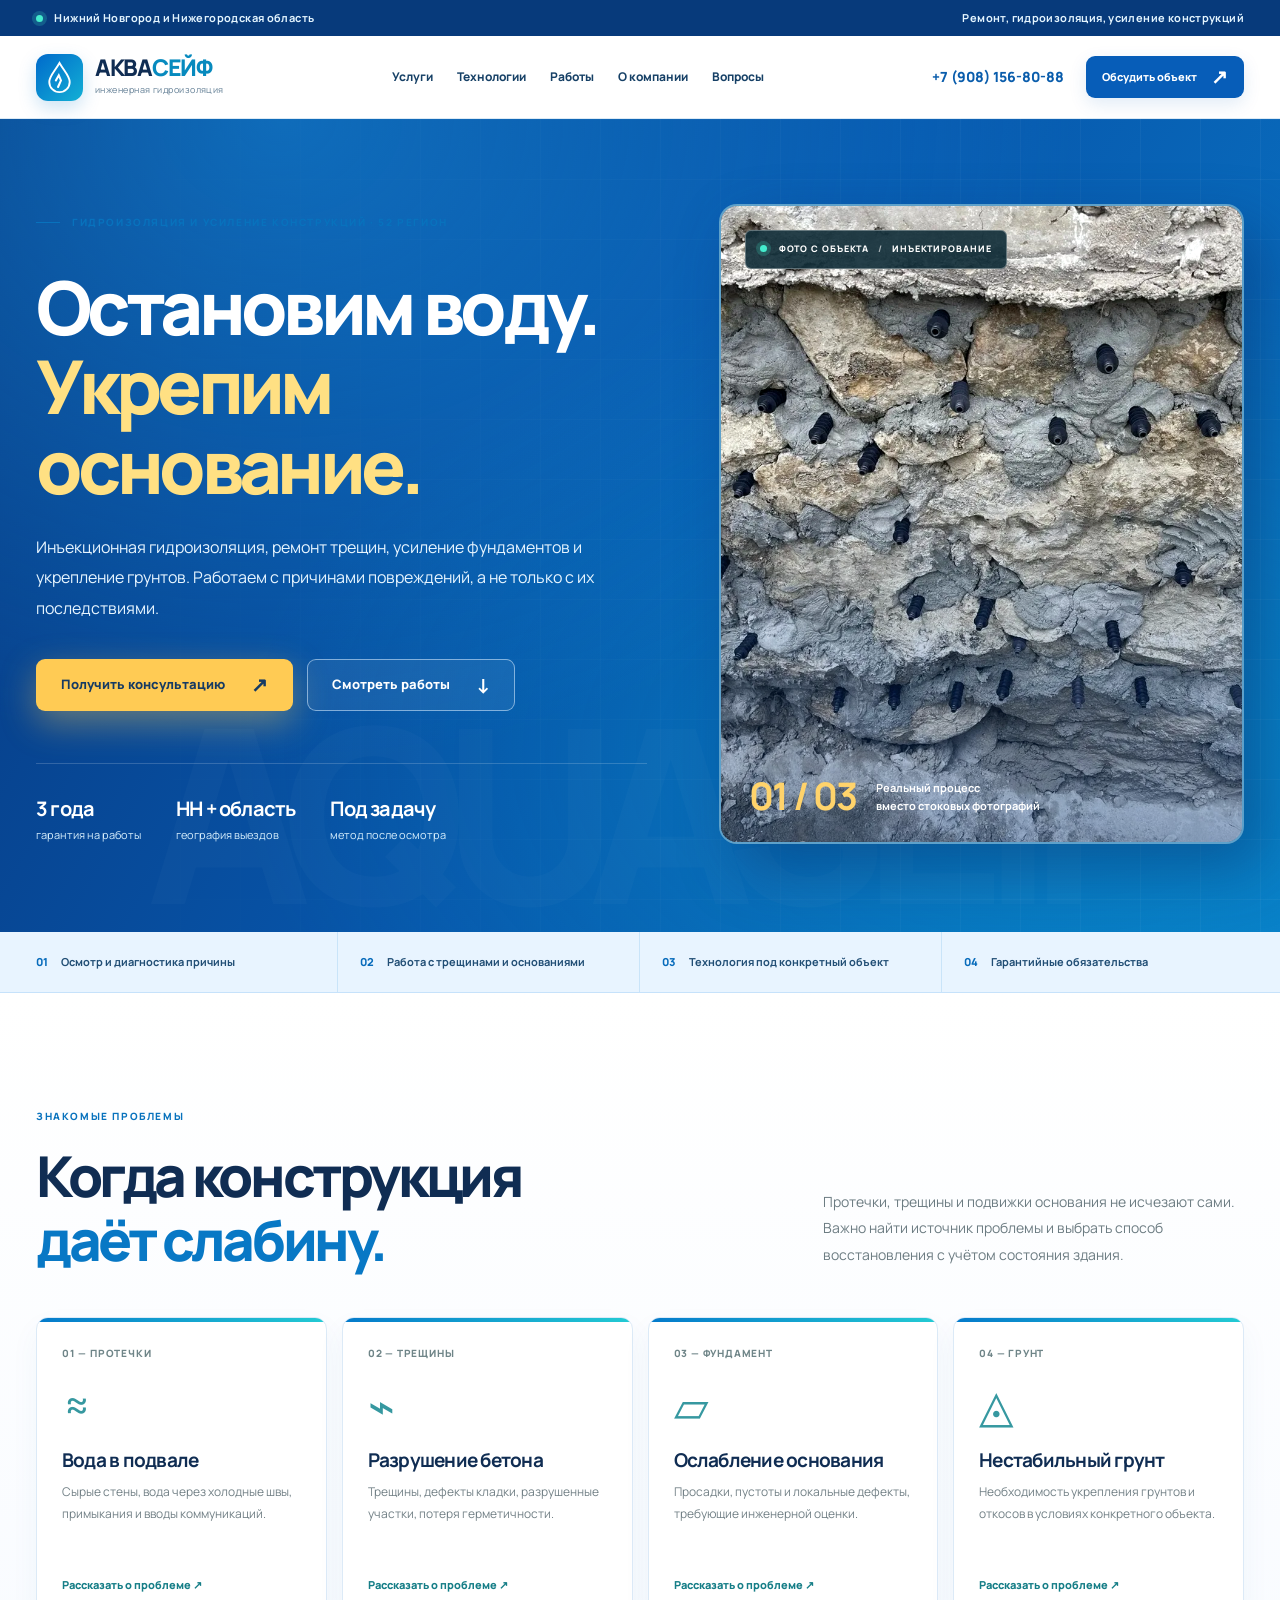
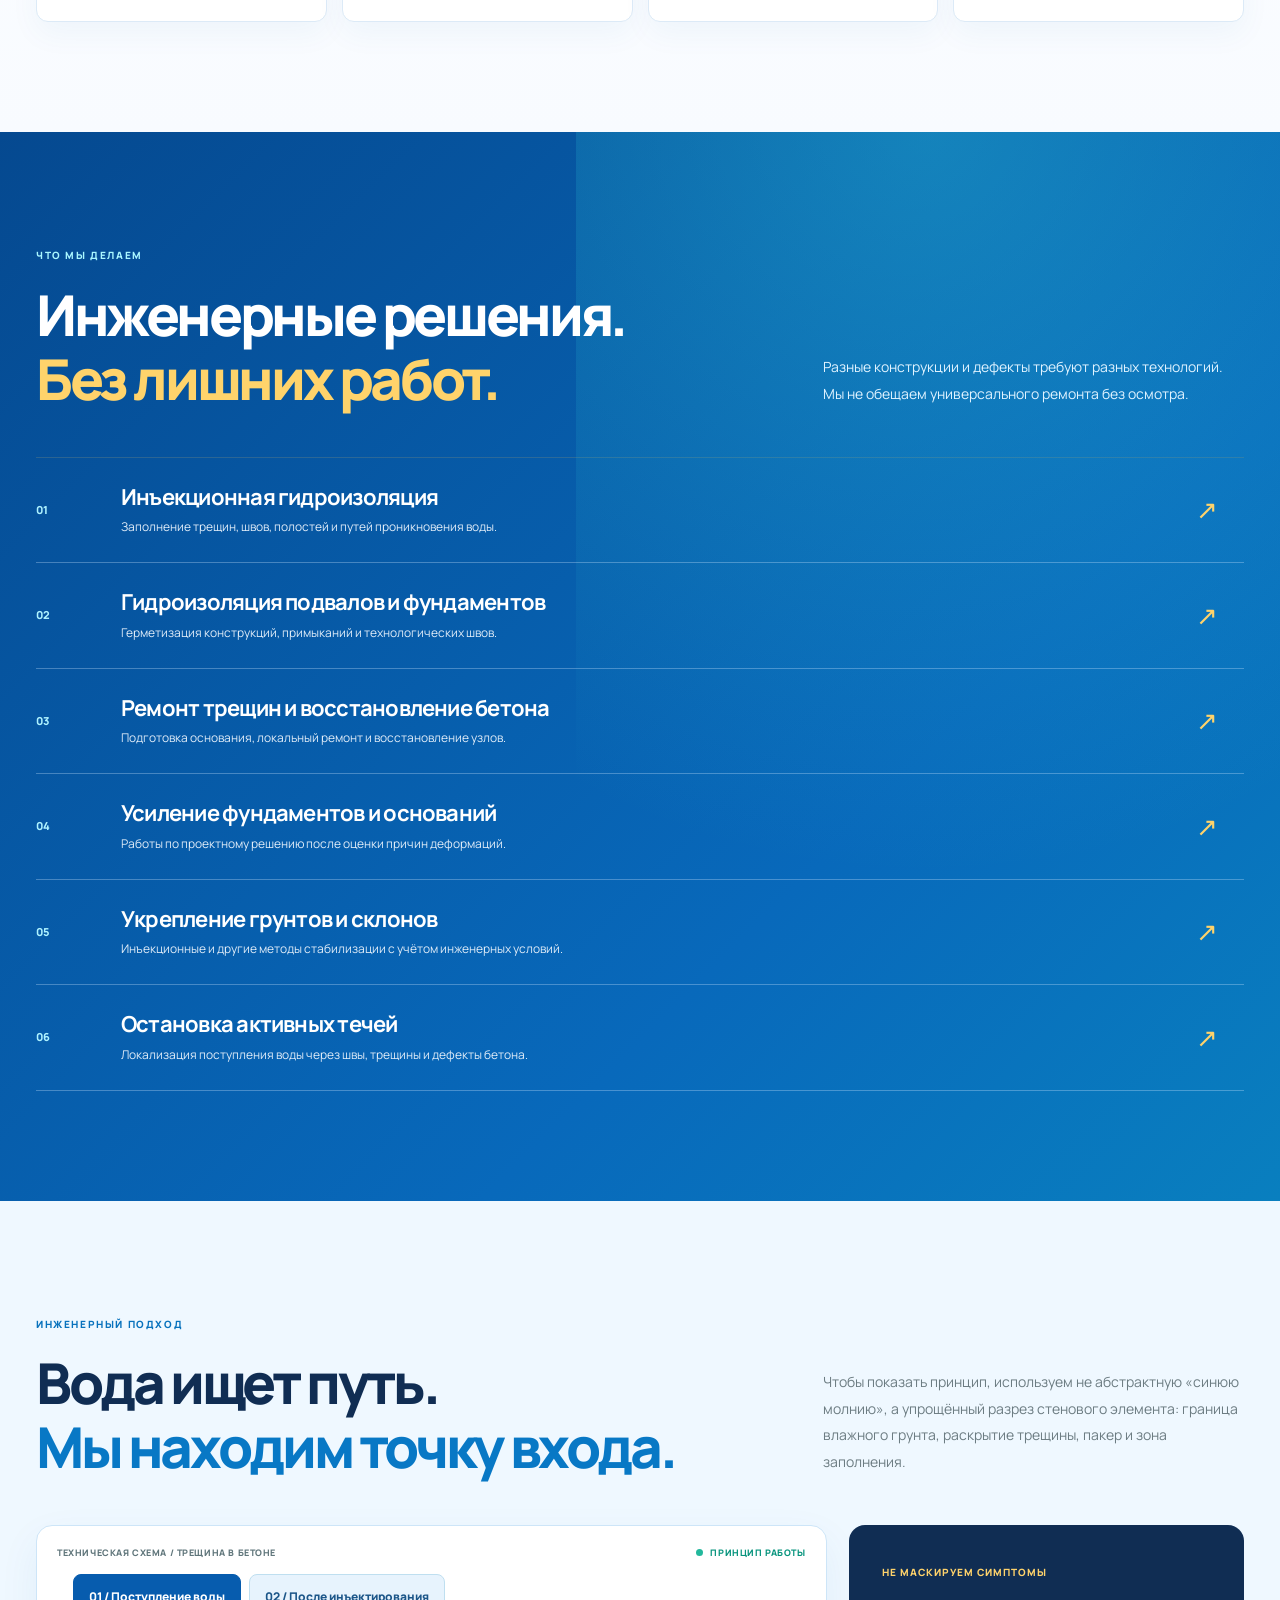
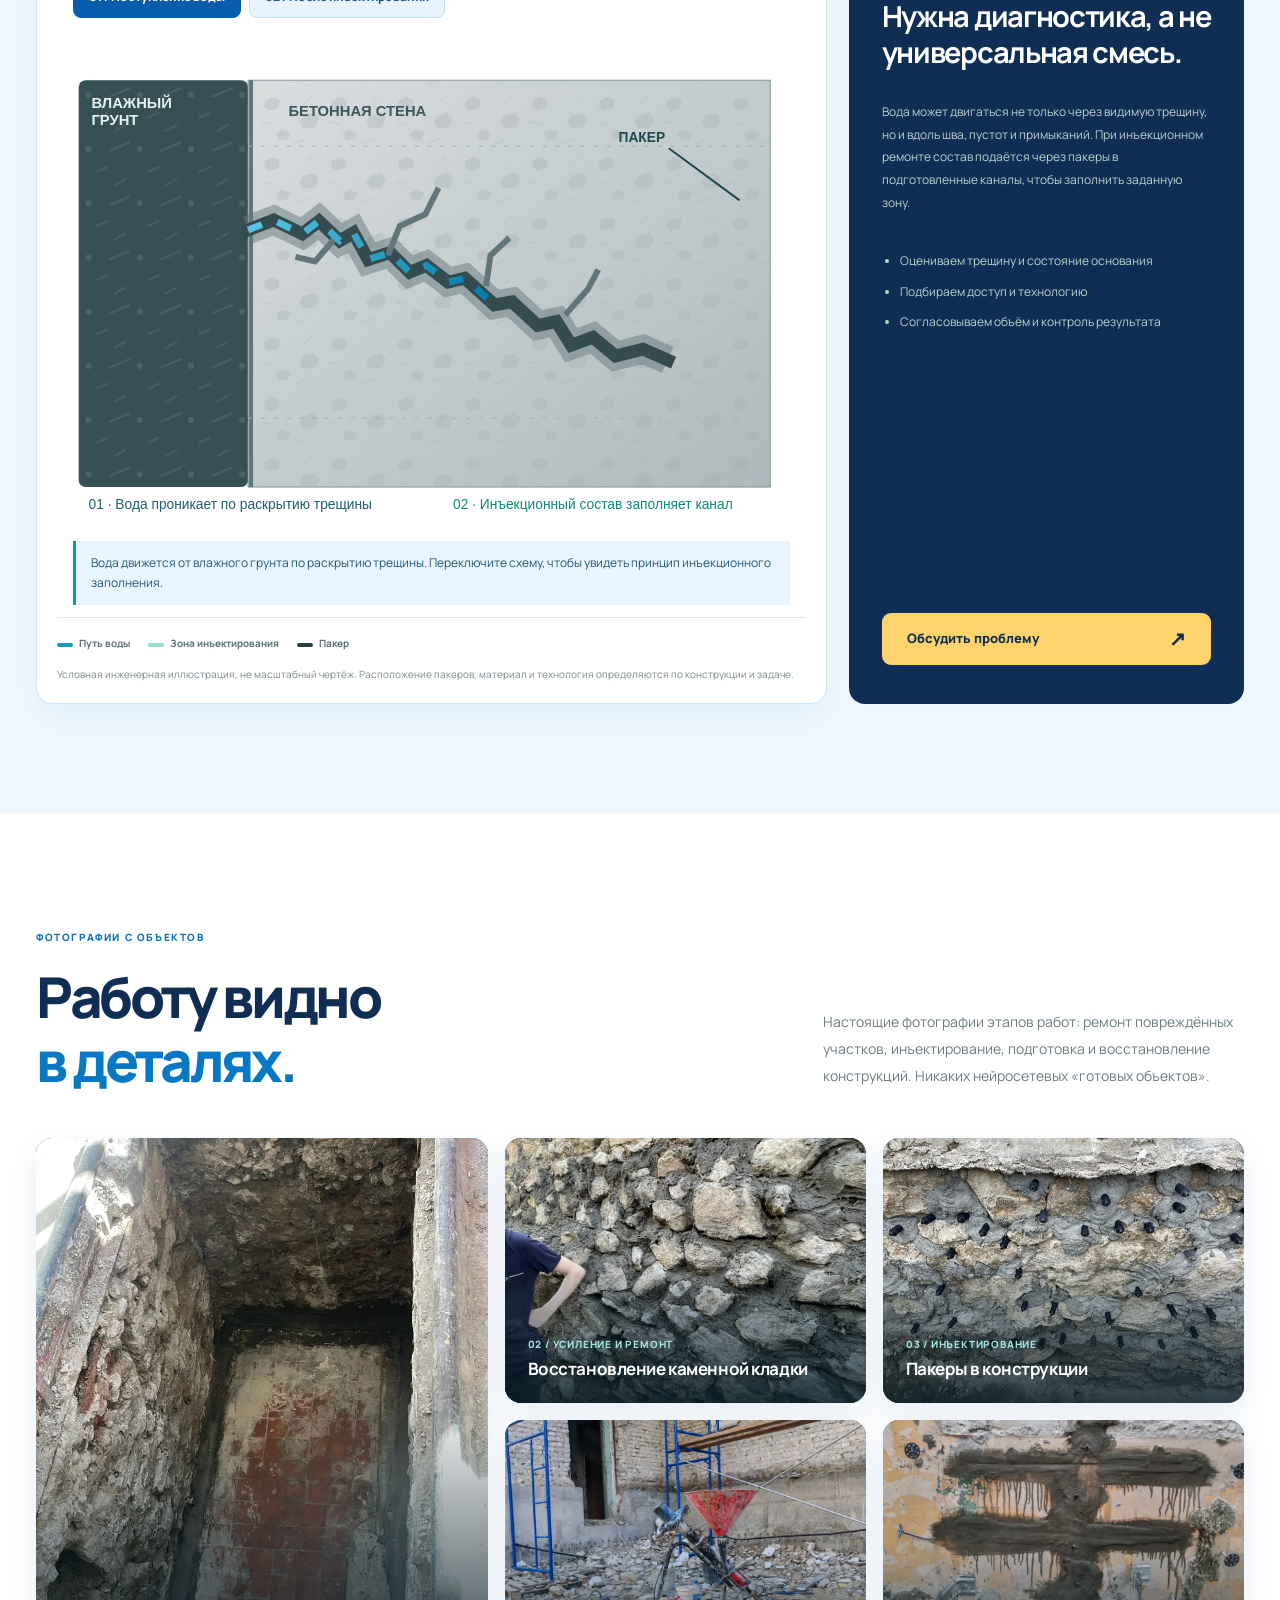
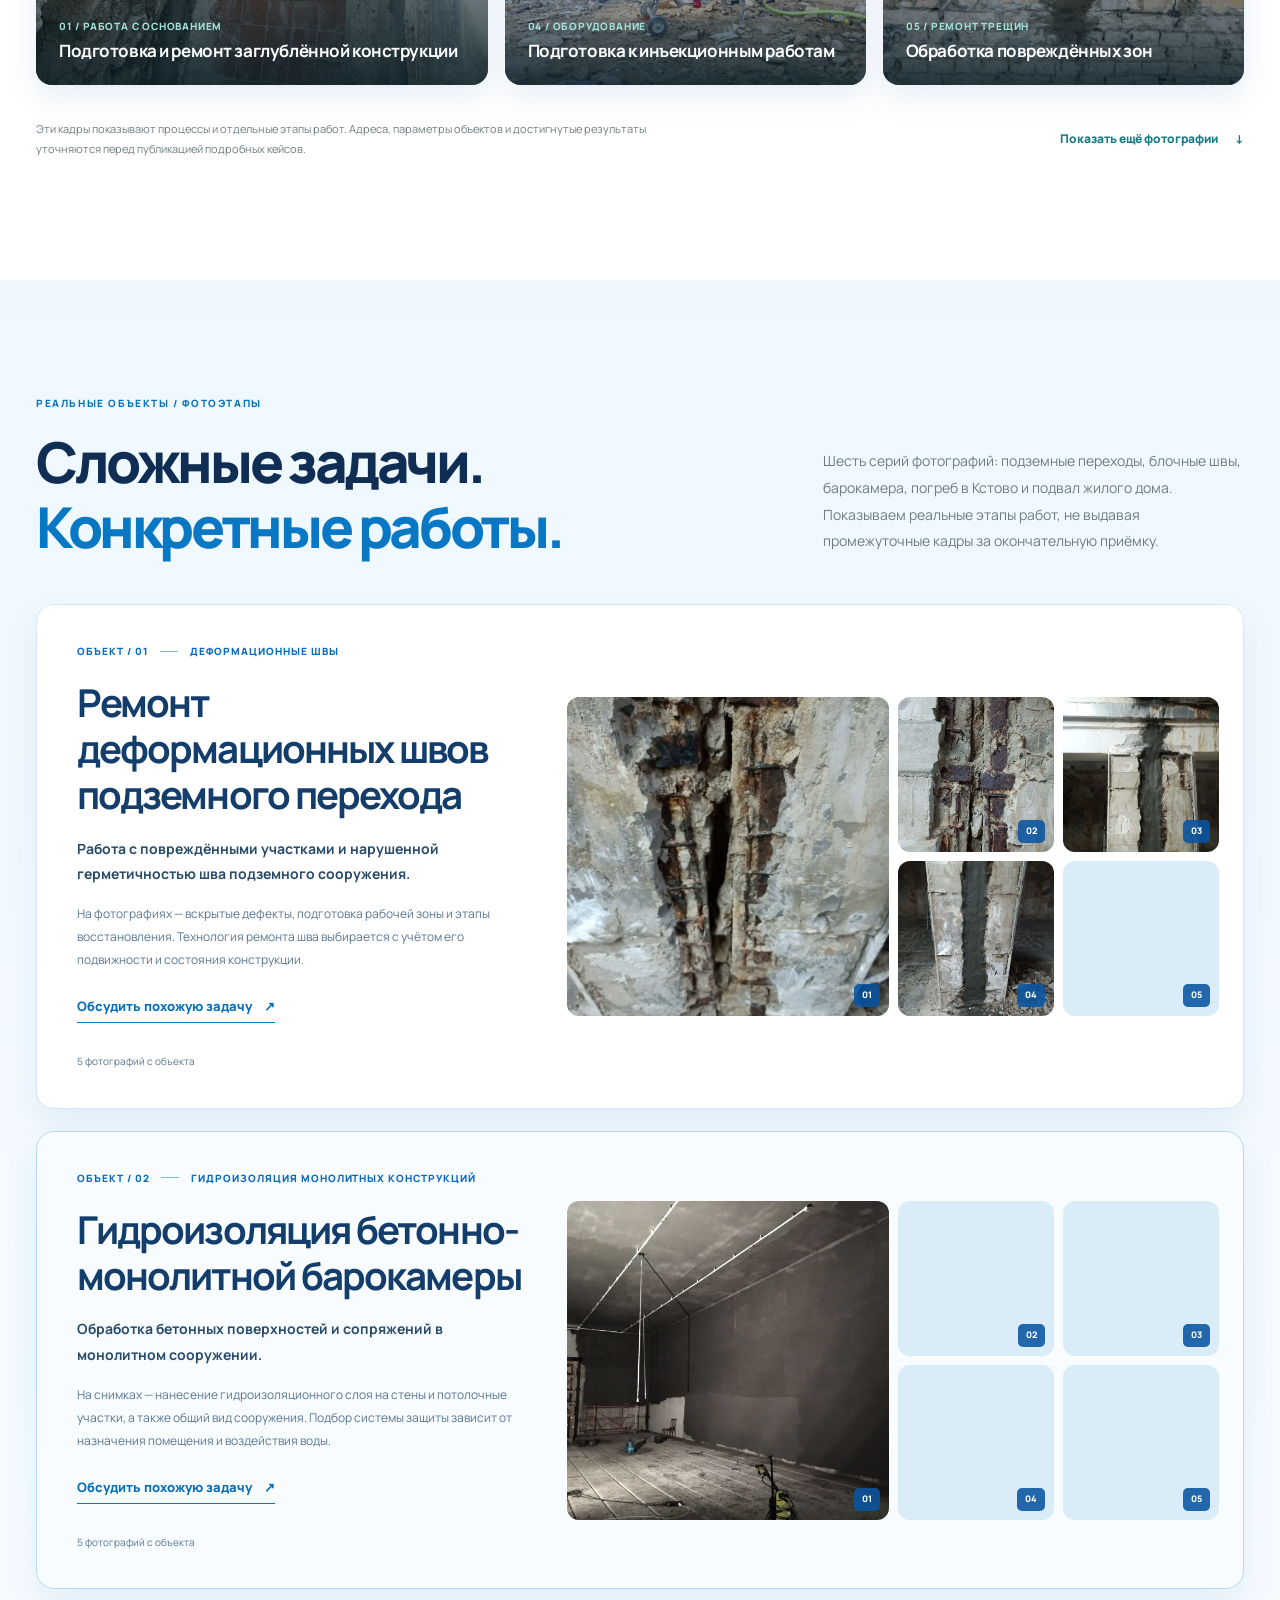
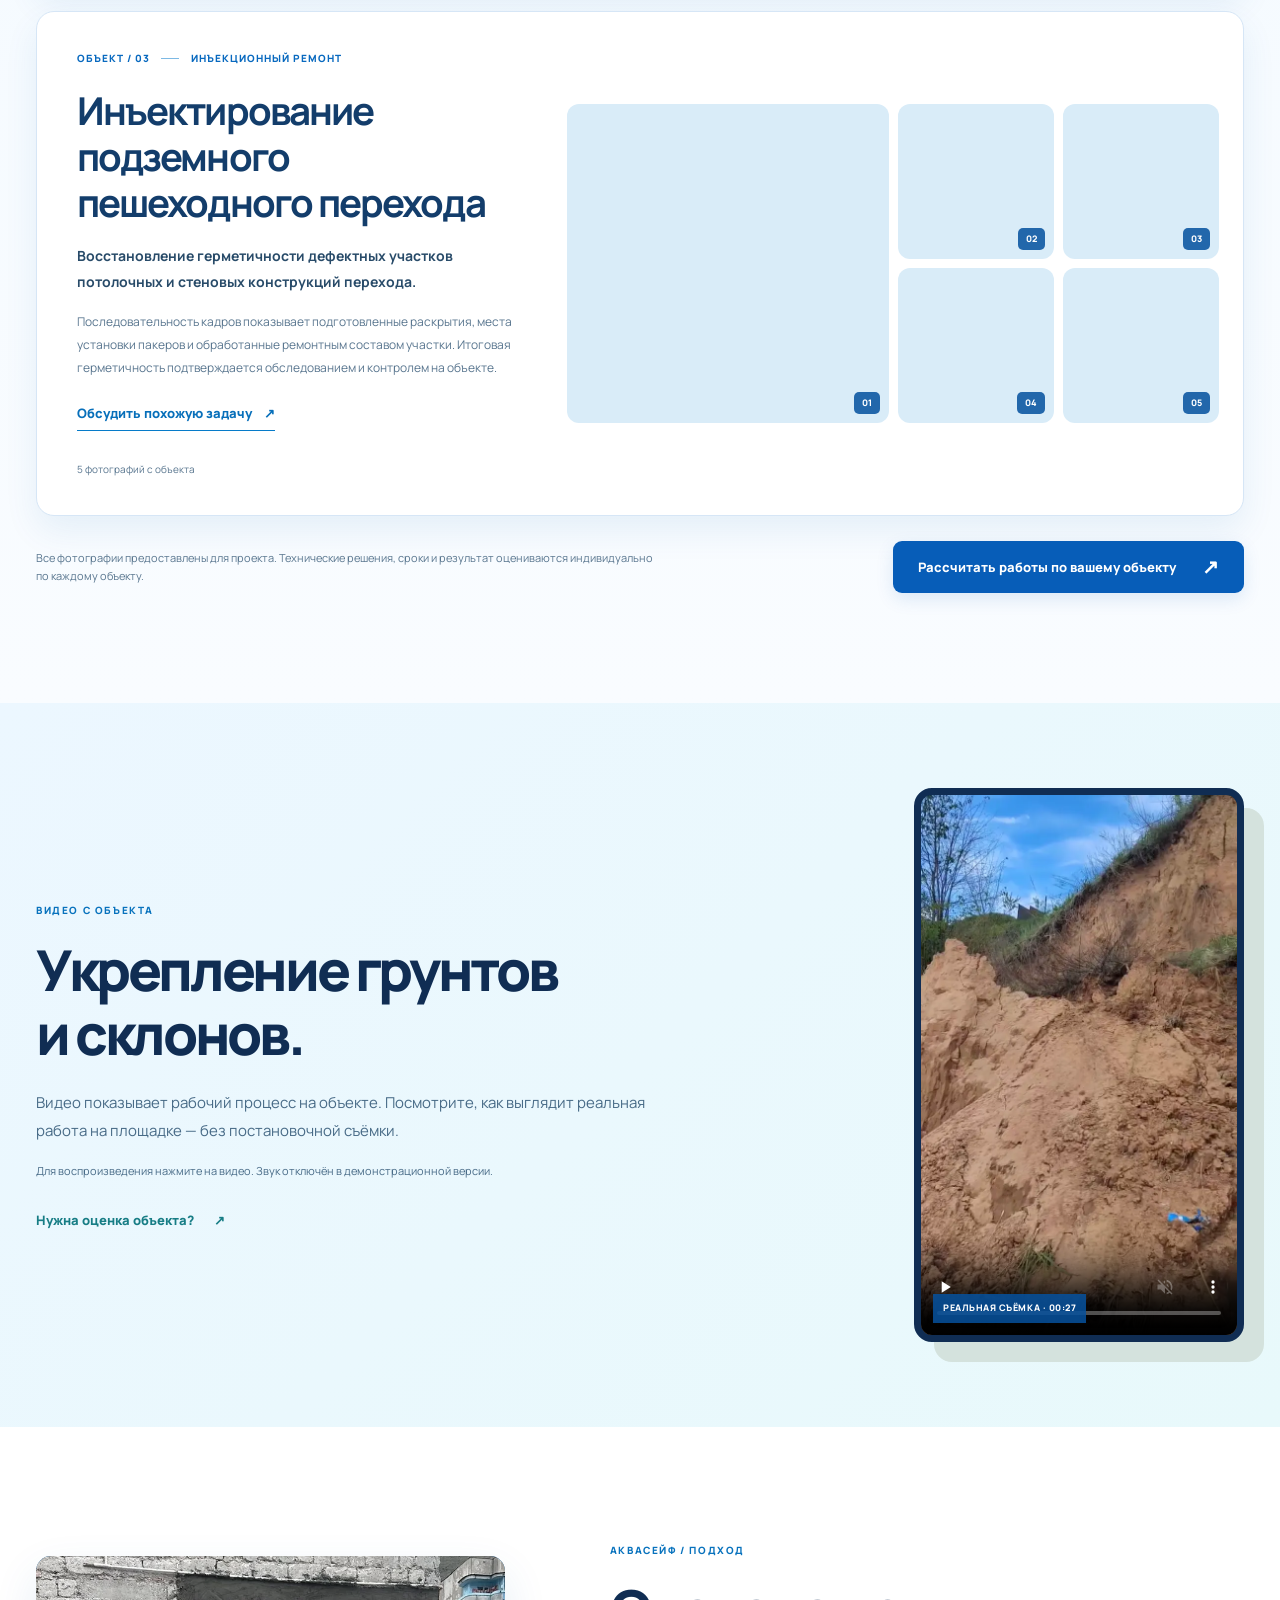
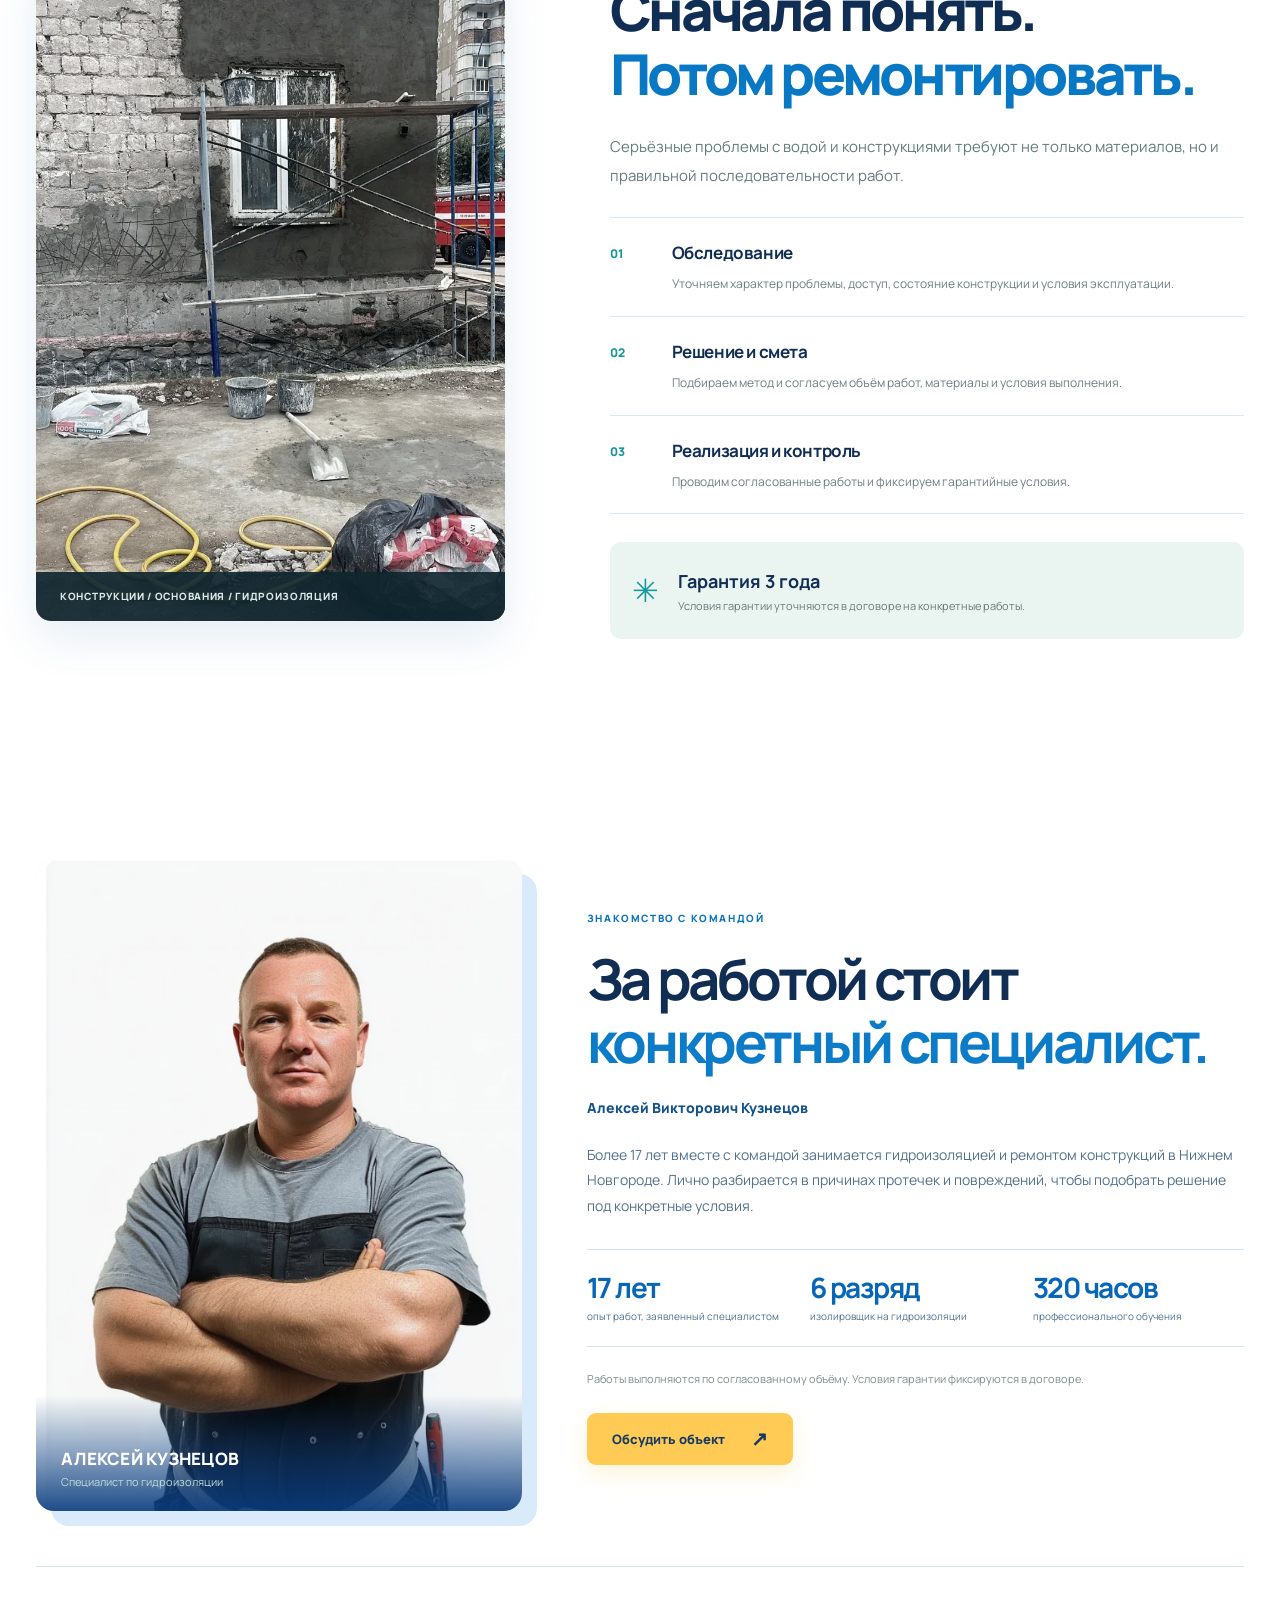
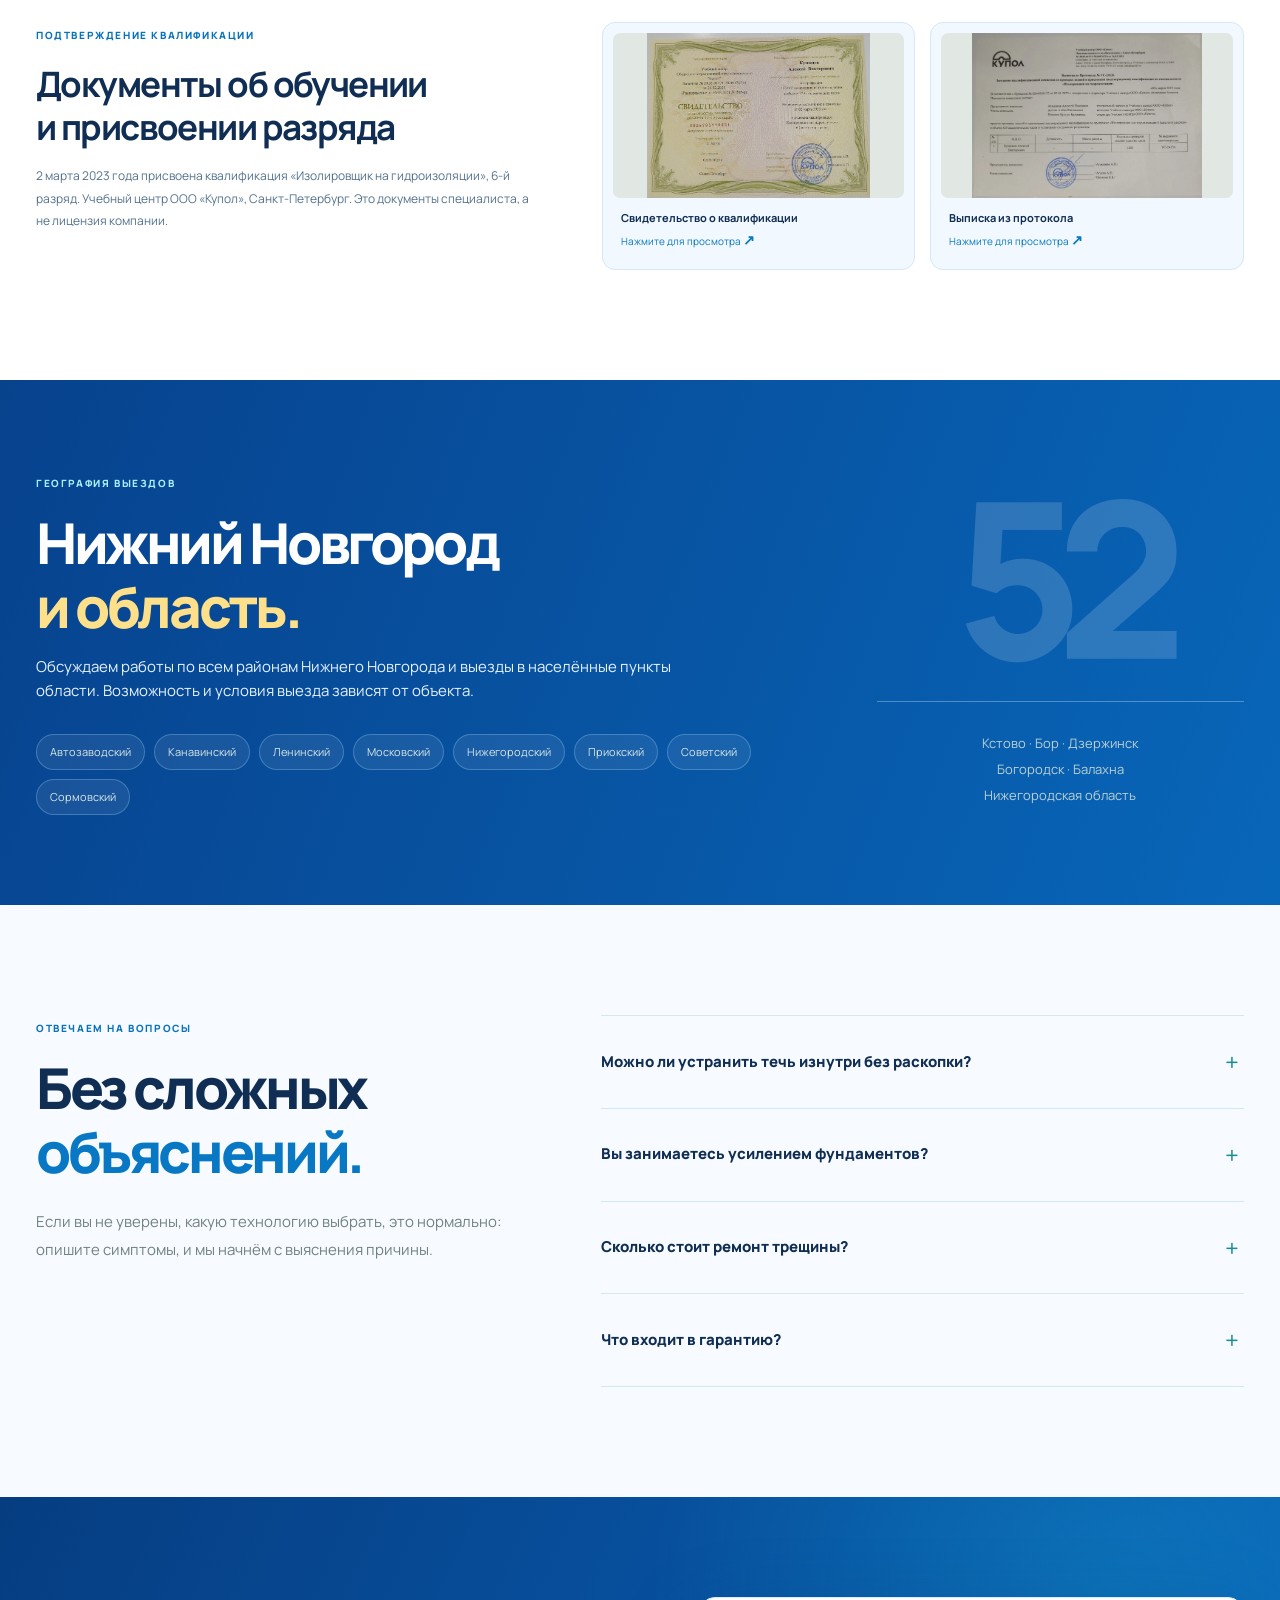
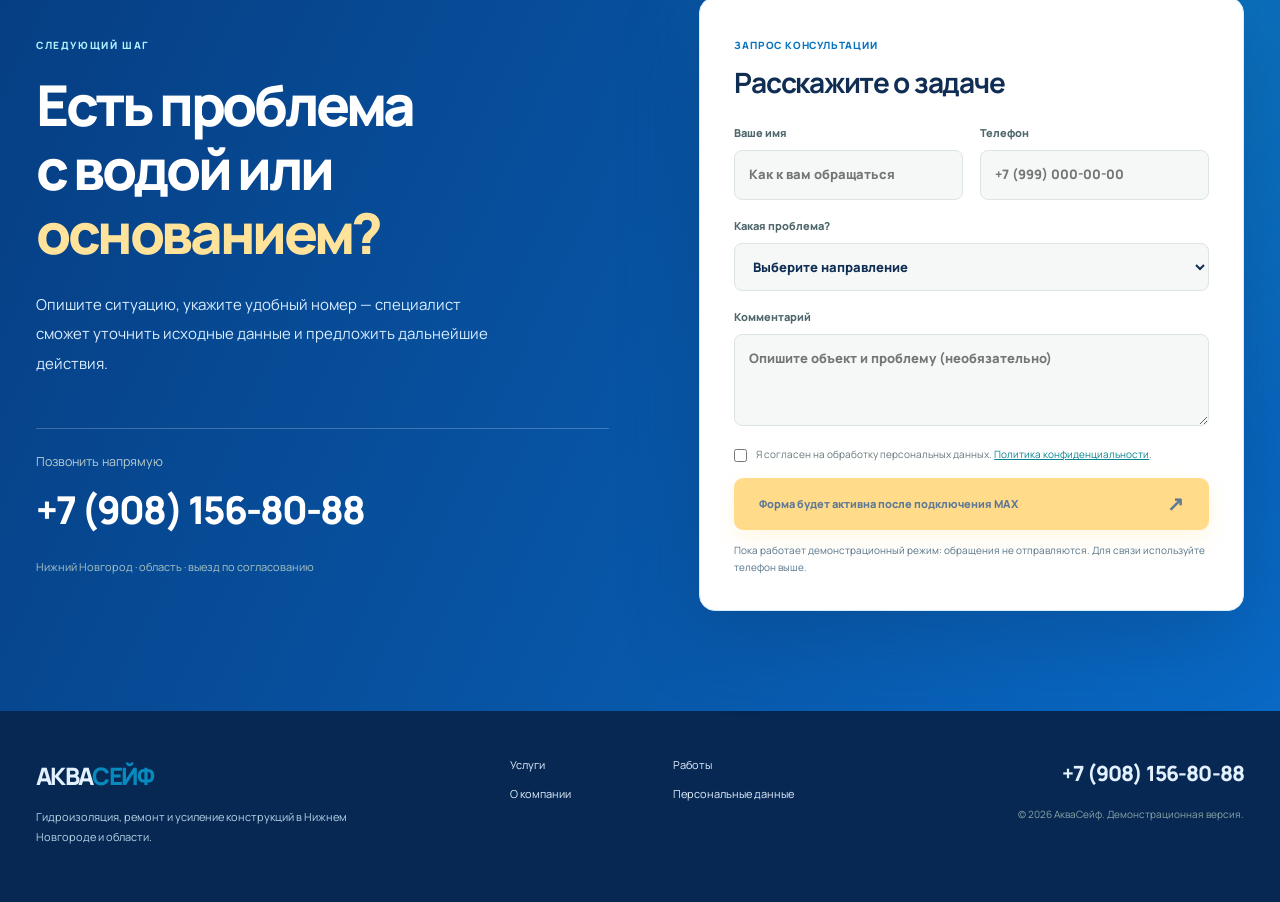
==== commit 33d2df87: "feat: brighten AquaSeif theme and add three project galleries" ====
--- a/index.html
+++ b/index.html
@@ -1,7 +1,7 @@
 <!doctype html>
 <html lang="ru" data-forms-enabled="false">
 <head>
-<meta charset="utf-8"><meta name="viewport" content="width=device-width,initial-scale=1"><meta name="theme-color" content="#102630">
+<meta charset="utf-8"><meta name="viewport" content="width=device-width,initial-scale=1"><meta name="theme-color" content="#0752a5">
 <title>Гидроизоляция и усиление фундаментов в Нижнем Новгороде — АкваСейф</title>
 <meta name="description" content="АкваСейф: гидроизоляция подвалов и фундаментов, ремонт трещин, инъектирование, усиление оснований и укрепление грунтов в Нижнем Новгороде и Нижегородской области. Гарантия 3 года. Телефон +7 (908) 156-80-88.">
 <meta name="robots" content="noindex,nofollow" id="demo-robots">
@@ -60,8 +60,81 @@
 <figure><a href="assets/images/crack-repair.webp" data-lightbox><img src="assets/images/crack-repair.webp" loading="lazy" alt="Локальное восстановление трещин на фасадной стене"></a><figcaption>Обработка трещин</figcaption></figure>
 <figure><a href="assets/images/concrete-shaft.webp" data-lightbox><img src="assets/images/concrete-shaft.webp" loading="lazy" alt="Вид внутрь заглублённой цилиндрической конструкции"></a><figcaption>Заглублённая конструкция</figcaption></figure>
 </div></div></section>
+<section class="case-studies section" id="case-studies" aria-labelledby="case-studies-title" hidden>
+<div class="wrap">
+<div class="section-heading split"><div><span class="kicker">РЕАЛЬНЫЕ ОБЪЕКТЫ / ФОТОЭТАПЫ</span><h2 id="case-studies-title">Сложные задачи.<br><em>Конкретные работы.</em></h2></div><p>Шесть серий фотографий: подземные переходы, блочные швы, барокамера, погреб в Кстово и подвал жилого дома. Показываем реальные этапы работ, не выдавая промежуточные кадры за окончательную приёмку.</p></div>
+<div class="case-stack">
+<article class="case-study" id="case-seams" data-preflight="case-seams-01.webp,case-seams-02.webp,case-seams-03.webp,case-seams-04.webp,case-seams-05.webp" hidden>
+<div class="case-study-info"><span class="case-study-index">ОБЪЕКТ / 01 <i></i> ДЕФОРМАЦИОННЫЕ ШВЫ</span><h3>Ремонт деформационных швов подземного перехода</h3><p class="case-intro">Работа с повреждёнными участками и нарушенной герметичностью шва подземного сооружения.</p><p class="case-detail">На фотографиях — вскрытые дефекты, подготовка рабочей зоны и этапы восстановления. Технология ремонта шва выбирается с учётом его подвижности и состояния конструкции.</p><a href="#contact" class="case-cta">Обсудить похожую задачу <span aria-hidden="true">↗</span></a><span class="case-photo-counter">5 фотографий с объекта</span></div>
+<div class="case-study-photos">
+<figure class="case-study-frame case-study-main"><a href="assets/images/case-seams-01.webp" data-lightbox aria-label="Открыть фото 1 объекта: Ремонт деформационных швов подземного перехода"><img src="assets/images/case-seams-01.webp" alt="Деформационный шов с разрушенным бетоном и открытыми металлическими элементами" loading="lazy" decoding="async"><span class="frame-number">01</span></a></figure>
+<figure class="case-study-frame"><a href="assets/images/case-seams-02.webp" data-lightbox aria-label="Открыть фото 2 объекта: Ремонт деформационных швов подземного перехода"><img src="assets/images/case-seams-02.webp" alt="Повреждённый вертикальный деформационный шов крупным планом" loading="lazy" decoding="async"><span class="frame-number">02</span></a></figure>
+<figure class="case-study-frame"><a href="assets/images/case-seams-03.webp" data-lightbox aria-label="Открыть фото 3 объекта: Ремонт деформационных швов подземного перехода"><img src="assets/images/case-seams-03.webp" alt="Участок подземного перехода после ремонтной обработки вертикального шва" loading="lazy" decoding="async"><span class="frame-number">03</span></a></figure>
+<figure class="case-study-frame"><a href="assets/images/case-seams-04.webp" data-lightbox aria-label="Открыть фото 4 объекта: Ремонт деформационных швов подземного перехода"><img src="assets/images/case-seams-04.webp" alt="Нижняя часть восстановленного участка деформационного шва" loading="lazy" decoding="async"><span class="frame-number">04</span></a></figure>
+<figure class="case-study-frame"><a href="assets/images/case-seams-05.webp" data-lightbox aria-label="Открыть фото 5 объекта: Ремонт деформационных швов подземного перехода"><img src="assets/images/case-seams-05.webp" alt="Вертикальный шов после нанесения ремонтного состава" loading="lazy" decoding="async"><span class="frame-number">05</span></a></figure>
+</div></article>
+<article class="case-study" id="case-chamber" data-preflight="case-chamber-01.webp,case-chamber-02.webp,case-chamber-03.webp,case-chamber-04.webp,case-chamber-05.webp" hidden>
+<div class="case-study-info"><span class="case-study-index">ОБЪЕКТ / 02 <i></i> ГИДРОИЗОЛЯЦИЯ МОНОЛИТНЫХ КОНСТРУКЦИЙ</span><h3>Гидроизоляция бетонно-монолитной барокамеры</h3><p class="case-intro">Обработка бетонных поверхностей и сопряжений в монолитном сооружении.</p><p class="case-detail">На снимках — нанесение гидроизоляционного слоя на стены и потолочные участки, а также общий вид сооружения. Подбор системы защиты зависит от назначения помещения и воздействия воды.</p><a href="#contact" class="case-cta">Обсудить похожую задачу <span aria-hidden="true">↗</span></a><span class="case-photo-counter">5 фотографий с объекта</span></div>
+<div class="case-study-photos">
+<figure class="case-study-frame case-study-main"><a href="assets/images/case-chamber-01.webp" data-lightbox aria-label="Открыть фото 1 объекта: Гидроизоляция бетонно-монолитной барокамеры"><img src="assets/images/case-chamber-01.webp" alt="Нанесённый гидроизоляционный слой на стенах бетонного помещения" loading="lazy" decoding="async"><span class="frame-number">01</span></a></figure>
+<figure class="case-study-frame"><a href="assets/images/case-chamber-02.webp" data-lightbox aria-label="Открыть фото 2 объекта: Гидроизоляция бетонно-монолитной барокамеры"><img src="assets/images/case-chamber-02.webp" alt="Рабочая стадия покрытия бетонной стены и потолочного сопряжения" loading="lazy" decoding="async"><span class="frame-number">02</span></a></figure>
+<figure class="case-study-frame"><a href="assets/images/case-chamber-03.webp" data-lightbox aria-label="Открыть фото 3 объекта: Гидроизоляция бетонно-монолитной барокамеры"><img src="assets/images/case-chamber-03.webp" alt="Продолжение нанесения защитного слоя на монолитную конструкцию" loading="lazy" decoding="async"><span class="frame-number">03</span></a></figure>
+<figure class="case-study-frame"><a href="assets/images/case-chamber-04.webp" data-lightbox aria-label="Открыть фото 4 объекта: Гидроизоляция бетонно-монолитной барокамеры"><img src="assets/images/case-chamber-04.webp" alt="Гидроизоляционная обработка сопряжений в помещении" loading="lazy" decoding="async"><span class="frame-number">04</span></a></figure>
+<figure class="case-study-frame"><a href="assets/images/case-chamber-05.webp" data-lightbox aria-label="Открыть фото 5 объекта: Гидроизоляция бетонно-монолитной барокамеры"><img src="assets/images/case-chamber-05.webp" alt="Внешний вид бетонного сооружения с ограждающими конструкциями" loading="lazy" decoding="async"><span class="frame-number">05</span></a></figure>
+</div></article>
+<article class="case-study" id="case-injection" data-preflight="case-injection-01.webp,case-injection-02.webp,case-injection-03.webp,case-injection-04.webp,case-injection-05.webp" hidden>
+<div class="case-study-info"><span class="case-study-index">ОБЪЕКТ / 03 <i></i> ИНЪЕКЦИОННЫЙ РЕМОНТ</span><h3>Инъектирование подземного пешеходного перехода</h3><p class="case-intro">Восстановление герметичности дефектных участков потолочных и стеновых конструкций перехода.</p><p class="case-detail">Последовательность кадров показывает подготовленные раскрытия, места установки пакеров и обработанные ремонтным составом участки. Итоговая герметичность подтверждается обследованием и контролем на объекте.</p><a href="#contact" class="case-cta">Обсудить похожую задачу <span aria-hidden="true">↗</span></a><span class="case-photo-counter">5 фотографий с объекта</span></div>
+<div class="case-study-photos">
+<figure class="case-study-frame case-study-main"><a href="assets/images/case-injection-01.webp" data-lightbox aria-label="Открыть фото 1 объекта: Инъектирование подземного пешеходного перехода"><img src="assets/images/case-injection-01.webp" alt="Повреждённый потолочный шов с коррозионными следами и разрушенной отделкой" loading="lazy" decoding="async"><span class="frame-number">01</span></a></figure>
+<figure class="case-study-frame"><a href="assets/images/case-injection-02.webp" data-lightbox aria-label="Открыть фото 2 объекта: Инъектирование подземного пешеходного перехода"><img src="assets/images/case-injection-02.webp" alt="Подготовленный потолочный шов с установленными инъекционными пакерами" loading="lazy" decoding="async"><span class="frame-number">02</span></a></figure>
+<figure class="case-study-frame"><a href="assets/images/case-injection-03.webp" data-lightbox aria-label="Открыть фото 3 объекта: Инъектирование подземного пешеходного перехода"><img src="assets/images/case-injection-03.webp" alt="Локальная обработка потолочного дефекта после инъекционных работ" loading="lazy" decoding="async"><span class="frame-number">03</span></a></figure>
+<figure class="case-study-frame"><a href="assets/images/case-injection-04.webp" data-lightbox aria-label="Открыть фото 4 объекта: Инъектирование подземного пешеходного перехода"><img src="assets/images/case-injection-04.webp" alt="Потолочный участок перехода с полосой ремонтного состава" loading="lazy" decoding="async"><span class="frame-number">04</span></a></figure>
+<figure class="case-study-frame"><a href="assets/images/case-injection-05.webp" data-lightbox aria-label="Открыть фото 5 объекта: Инъектирование подземного пешеходного перехода"><img src="assets/images/case-injection-05.webp" alt="Обработанный потолочный шов в подземном пешеходном переходе" loading="lazy" decoding="async"><span class="frame-number">05</span></a></figure>
+</div></article>
+<article class="case-study" id="case-lower-seam" data-preflight="case-lower-seam-01.webp,case-lower-seam-02.webp,case-lower-seam-03.webp,case-lower-seam-04.webp,case-lower-seam-05.webp" hidden>
+<div class="case-study-info"><span class="case-study-index">ОБЪЕКТ / 04 <i></i> ИНЪЕКТИРОВАНИЕ · БЛОЧНЫЙ ШОВ</span><h3>Инъектирование нижнего блочного шва</h3><p class="case-intro">Герметизация стыка стены и основания с помощью инъекционной технологии.</p><p class="case-detail">На объекте показаны подготовка нижнего шва, выполнение отверстий и работа у примыкания пола к стене. Фотографии фиксируют технологические этапы ремонта.</p><a href="#contact" class="case-cta">Обсудить похожую задачу <span aria-hidden="true">↗</span></a><span class="case-photo-counter">5 фотографий с объекта</span></div>
+<div class="case-study-photos">
+<figure class="case-study-frame case-study-main"><a href="assets/images/case-lower-seam-01.webp" data-lightbox aria-label="Открыть фото 1 объекта: Инъектирование нижнего блочного шва"><img src="assets/images/case-lower-seam-01.webp" alt="Работа у нижнего блочного шва бетонной стены" loading="lazy" decoding="async"><span class="frame-number">01</span></a></figure>
+<figure class="case-study-frame"><a href="assets/images/case-lower-seam-02.webp" data-lightbox aria-label="Открыть фото 2 объекта: Инъектирование нижнего блочного шва"><img src="assets/images/case-lower-seam-02.webp" alt="Инъекционные пакеры вдоль нижнего примыкания стены и пола" loading="lazy" decoding="async"><span class="frame-number">02</span></a></figure>
+<figure class="case-study-frame"><a href="assets/images/case-lower-seam-03.webp" data-lightbox aria-label="Открыть фото 3 объекта: Инъектирование нижнего блочного шва"><img src="assets/images/case-lower-seam-03.webp" alt="Подготовка мест инъектирования перфоратором" loading="lazy" decoding="async"><span class="frame-number">03</span></a></figure>
+<figure class="case-study-frame"><a href="assets/images/case-lower-seam-04.webp" data-lightbox aria-label="Открыть фото 4 объекта: Инъектирование нижнего блочного шва"><img src="assets/images/case-lower-seam-04.webp" alt="Подача материала в нижний шов через инъекционный наконечник" loading="lazy" decoding="async"><span class="frame-number">04</span></a></figure>
+<figure class="case-study-frame"><a href="assets/images/case-lower-seam-05.webp" data-lightbox aria-label="Открыть фото 5 объекта: Инъектирование нижнего блочного шва"><img src="assets/images/case-lower-seam-05.webp" alt="Сверление отверстий по линии стыка бетонных конструкций" loading="lazy" decoding="async"><span class="frame-number">05</span></a></figure>
+</div></article>
+<article class="case-study" id="case-cellar-kstovo" data-preflight="case-cellar-kstovo-01.webp,case-cellar-kstovo-02.webp,case-cellar-kstovo-03.webp,case-cellar-kstovo-04.webp,case-cellar-kstovo-05.webp" hidden>
+<div class="case-study-info"><span class="case-study-index">ОБЪЕКТ / 05 <i></i> КСТОВО · ПОГРЕБ ЖИЛОГО ДОМА</span><h3>Гидроизоляция погреба жилого дома в Кстово</h3><p class="case-intro">Обработка внутренней поверхности и примыканий заглублённого погреба.</p><p class="case-detail">Серия показывает гидроизоляционное покрытие внутри погреба, обработку сопряжений и ввод инженерной трубы. Кадры отражают состояние конструкций в ходе работ.</p><a href="#contact" class="case-cta">Обсудить похожую задачу <span aria-hidden="true">↗</span></a><span class="case-photo-counter">5 фотографий с объекта</span></div>
+<div class="case-study-photos">
+<figure class="case-study-frame case-study-main"><a href="assets/images/case-cellar-kstovo-01.webp" data-lightbox aria-label="Открыть фото 1 объекта: Гидроизоляция погреба жилого дома в Кстово"><img src="assets/images/case-cellar-kstovo-01.webp" alt="Гидроизоляционное покрытие внутренней поверхности погреба" loading="lazy" decoding="async"><span class="frame-number">01</span></a></figure>
+<figure class="case-study-frame"><a href="assets/images/case-cellar-kstovo-02.webp" data-lightbox aria-label="Открыть фото 2 объекта: Гидроизоляция погреба жилого дома в Кстово"><img src="assets/images/case-cellar-kstovo-02.webp" alt="Нанесённый защитный состав по стенам и днищу погреба" loading="lazy" decoding="async"><span class="frame-number">02</span></a></figure>
+<figure class="case-study-frame"><a href="assets/images/case-cellar-kstovo-03.webp" data-lightbox aria-label="Открыть фото 3 объекта: Гидроизоляция погреба жилого дома в Кстово"><img src="assets/images/case-cellar-kstovo-03.webp" alt="Обработанный круглый погреб с входным люком" loading="lazy" decoding="async"><span class="frame-number">03</span></a></figure>
+<figure class="case-study-frame"><a href="assets/images/case-cellar-kstovo-04.webp" data-lightbox aria-label="Открыть фото 4 объекта: Гидроизоляция погреба жилого дома в Кстово"><img src="assets/images/case-cellar-kstovo-04.webp" alt="Обработка внутренней поверхности заглублённого резервуара" loading="lazy" decoding="async"><span class="frame-number">04</span></a></figure>
+<figure class="case-study-frame"><a href="assets/images/case-cellar-kstovo-05.webp" data-lightbox aria-label="Открыть фото 5 объекта: Гидроизоляция погреба жилого дома в Кстово"><img src="assets/images/case-cellar-kstovo-05.webp" alt="Гидроизоляция погреба вокруг ввода трубопровода" loading="lazy" decoding="async"><span class="frame-number">05</span></a></figure>
+</div></article>
+<article class="case-study" id="case-basement" data-preflight="case-basement-01.webp,case-basement-02.webp,case-basement-03.webp,case-basement-04.webp,case-basement-05.webp" hidden>
+<div class="case-study-info"><span class="case-study-index">ОБЪЕКТ / 06 <i></i> ПОДВАЛ · ЖИЛОЙ ДОМ</span><h3>Гидроизоляция подвального помещения жилого дома</h3><p class="case-intro">Герметизация узлов и обработка бетонных поверхностей внутри подвального помещения.</p><p class="case-detail">На фотографиях видны подготовка швов и примыканий, нанесение ремонтных составов на стены и поверхность пола. Последовательность показывает этапы выполнения гидроизоляции.</p><a href="#contact" class="case-cta">Обсудить похожую задачу <span aria-hidden="true">↗</span></a><span class="case-photo-counter">5 фотографий с объекта</span></div>
+<div class="case-study-photos">
+<figure class="case-study-frame case-study-main"><a href="assets/images/case-basement-01.webp" data-lightbox aria-label="Открыть фото 1 объекта: Гидроизоляция подвального помещения жилого дома"><img src="assets/images/case-basement-01.webp" alt="Обработка примыкания стены к полу в подвальном помещении" loading="lazy" decoding="async"><span class="frame-number">01</span></a></figure>
+<figure class="case-study-frame"><a href="assets/images/case-basement-02.webp" data-lightbox aria-label="Открыть фото 2 объекта: Гидроизоляция подвального помещения жилого дома"><img src="assets/images/case-basement-02.webp" alt="Гидроизоляционные работы по низу кладки подвального помещения" loading="lazy" decoding="async"><span class="frame-number">02</span></a></figure>
+<figure class="case-study-frame"><a href="assets/images/case-basement-03.webp" data-lightbox aria-label="Открыть фото 3 объекта: Гидроизоляция подвального помещения жилого дома"><img src="assets/images/case-basement-03.webp" alt="Герметизация стыков стен жилого дома в подвале" loading="lazy" decoding="async"><span class="frame-number">03</span></a></figure>
+<figure class="case-study-frame"><a href="assets/images/case-basement-04.webp" data-lightbox aria-label="Открыть фото 4 объекта: Гидроизоляция подвального помещения жилого дома"><img src="assets/images/case-basement-04.webp" alt="Нанесённый состав по примыканиям и полу в подвале" loading="lazy" decoding="async"><span class="frame-number">04</span></a></figure>
+<figure class="case-study-frame"><a href="assets/images/case-basement-05.webp" data-lightbox aria-label="Открыть фото 5 объекта: Гидроизоляция подвального помещения жилого дома"><img src="assets/images/case-basement-05.webp" alt="Гидроизоляционное покрытие пола подвального помещения" loading="lazy" decoding="async"><span class="frame-number">05</span></a></figure>
+</div></article>
+</div>
+<div class="case-end"><p>Все фотографии предоставлены для проекта. Технические решения, сроки и результат оцениваются индивидуально по каждому объекту.</p><a class="button button-dark" href="#contact">Рассчитать работы по вашему объекту <span aria-hidden="true">↗</span></a></div>
+</div>
+</section>
 <section class="video-section" id="video"><div class="wrap video-grid"><div class="video-heading"><span class="kicker">ВИДЕО С ОБЪЕКТА</span><h2>Укрепление грунтов<br>и склонов.</h2><p>Видео показывает рабочий процесс на объекте. Посмотрите, как выглядит реальная работа на площадке — без постановочной съёмки.</p><p class="video-note">Для воспроизведения нажмите на видео. Звук отключён в демонстрационной версии.</p><a href="#contact" class="inline-action">Нужна оценка объекта? <span>↗</span></a></div><div class="video-frame"><video controls muted preload="none" playsinline poster="assets/images/video-cover.webp" aria-label="Видео рабочего процесса укрепления грунтов и склонов"><source src="assets/video/ground-stabilization.mp4" type="video/mp4">Ваш браузер не поддерживает воспроизведение видео.</video><span class="video-tag">РЕАЛЬНАЯ СЪЁМКА · 00:27</span></div></div></section>
 <section class="section about" id="about"><div class="wrap about-grid"><div class="about-photo"><img src="assets/images/facade-restoration.webp" alt="Работы по ремонту фасадной конструкции с использованием строительных лесов" loading="lazy" width="900" height="1600"><span>КОНСТРУКЦИИ / ОСНОВАНИЯ / ГИДРОИЗОЛЯЦИЯ</span></div><div class="about-copy"><span class="kicker">АКВАСЕЙФ / ПОДХОД</span><h2>Сначала понять.<br><em>Потом ремонтировать.</em></h2><p class="about-lead">Серьёзные проблемы с водой и конструкциями требуют не только материалов, но и правильной последовательности работ.</p><div class="about-steps"><div><span>01</span><section><h3>Обследование</h3><p>Уточняем характер проблемы, доступ, состояние конструкции и условия эксплуатации.</p></section></div><div><span>02</span><section><h3>Решение и смета</h3><p>Подбираем метод и согласуем объём работ, материалы и условия выполнения.</p></section></div><div><span>03</span><section><h3>Реализация и контроль</h3><p>Проводим согласованные работы и фиксируем гарантийные условия.</p></section></div></div><div class="warranty"><span class="warranty-icon">✳</span><div><strong>Гарантия 3 года</strong><p>Условия гарантии уточняются в договоре на конкретные работы.</p></div></div></div></div></section>
+<section class="specialist-section section" id="specialist" aria-labelledby="specialist-title" hidden>
+<div class="wrap">
+<div class="specialist-panel">
+<div class="specialist-portrait"><img src="assets/images/alexey-kuznetsov.webp" alt="Алексей Викторович Кузнецов, специалист по гидроизоляции" width="582" height="781" loading="lazy" decoding="async"><div class="specialist-portrait-label"><span>АЛЕКСЕЙ КУЗНЕЦОВ</span><small>Специалист по гидроизоляции</small></div></div>
+<div class="specialist-content"><span class="kicker">ЗНАКОМСТВО С КОМАНДОЙ</span><h2 id="specialist-title">За работой стоит<br><em>конкретный специалист.</em></h2><p class="specialist-name">Алексей Викторович Кузнецов</p><p>Более 17 лет вместе с командой занимается гидроизоляцией и ремонтом конструкций в Нижнем Новгороде. Лично разбирается в причинах протечек и повреждений, чтобы подобрать решение под конкретные условия.</p><div class="specialist-facts"><div><strong>17 лет</strong><span>опыт работ, заявленный специалистом</span></div><div><strong>6 разряд</strong><span>изолировщик на гидроизоляции</span></div><div><strong>320 часов</strong><span>профессионального обучения</span></div></div><p class="specialist-note">Работы выполняются по согласованному объёму. Условия гарантии фиксируются в договоре.</p><a class="button button-accent" href="#contact">Обсудить объект <span aria-hidden="true">↗</span></a></div>
+</div>
+<div class="credentials-panel"><div class="credentials-intro"><span class="kicker">ПОДТВЕРЖДЕНИЕ КВАЛИФИКАЦИИ</span><h3>Документы об обучении<br>и присвоении разряда</h3><p>2 марта 2023 года присвоена квалификация «Изолировщик на гидроизоляции», 6-й разряд. Учебный центр ООО «Купол», Санкт-Петербург. Это документы специалиста, а не лицензия компании.</p></div>
+<div class="credentials-items"><a class="credential-card" href="assets/images/alexey-qualification-certificate.webp" data-lightbox aria-label="Открыть свидетельство о присвоении шестого разряда"><img src="assets/images/alexey-qualification-certificate.webp" alt="Свидетельство о профессии «Изолировщик на гидроизоляции», 6 разряд, 02.03.2023" loading="lazy" decoding="async"><span><strong>Свидетельство о квалификации</strong><small>Нажмите для просмотра <b>↗</b></small></span></a>
+<a class="credential-card" href="assets/images/alexey-qualification-protocol.webp" data-lightbox aria-label="Открыть выписку из протокола квалификационной комиссии"><img src="assets/images/alexey-qualification-protocol.webp" alt="Выписка из протокола аттестации изолировщика на гидроизоляции, 02.03.2023" loading="lazy" decoding="async"><span><strong>Выписка из протокола</strong><small>Нажмите для просмотра <b>↗</b></small></span></a></div></div>
+</div>
+</section>
 <section class="geo-section"><div class="wrap geo-grid"><div><span class="kicker">ГЕОГРАФИЯ ВЫЕЗДОВ</span><h2>Нижний Новгород<br><em>и область.</em></h2><p>Обсуждаем работы по всем районам Нижнего Новгорода и выезды в населённые пункты области. Возможность и условия выезда зависят от объекта.</p><div class="districts"><span>Автозаводский</span><span>Канавинский</span><span>Ленинский</span><span>Московский</span><span>Нижегородский</span><span>Приокский</span><span>Советский</span><span>Сормовский</span></div></div><div class="geo-side"><b class="big-52">52</b><div class="geo-line"></div><span>Кстово · Бор · Дзержинск<br>Богородск · Балахна<br>Нижегородская область</span></div></div></section>
 <section class="section faq" id="faq"><div class="wrap faq-grid"><div><span class="kicker">ОТВЕЧАЕМ НА ВОПРОСЫ</span><h2>Без сложных<br><em>объяснений.</em></h2><p>Если вы не уверены, какую технологию выбрать, это нормально: опишите симптомы, и мы начнём с выяснения причины.</p></div><div class="faq-list"><details><summary>Можно ли устранить течь изнутри без раскопки? <span>+</span></summary><p>В отдельных случаях да, инъекционная технология позволяет работать изнутри. Решение зависит от характера дефекта и состояния конструкции.</p></details><details><summary>Вы занимаетесь усилением фундаментов? <span>+</span></summary><p>Да, рассматриваем задачи восстановления и усиления оснований. Метод подбирается после обследования и, когда требуется, на основании инженерного проекта.</p></details><details><summary>Сколько стоит ремонт трещины? <span>+</span></summary><p>Стоимость зависит от длины и раскрытия трещины, влажности, доступа, глубины работ и применяемой технологии. Точную смету можно составить после оценки объекта.</p></details><details><summary>Что входит в гарантию? <span>+</span></summary><p>На работы заявлена гарантия 3 года. Перечень работ, условия и ограничения фиксируются в договоре.</p></details></div></div></section>
 <section class="contact-section" id="contact"><div class="wrap contact-grid"><div class="contact-copy"><span class="kicker">СЛЕДУЮЩИЙ ШАГ</span><h2>Есть проблема<br>с водой или <em>основанием?</em></h2><p>Опишите ситуацию, укажите удобный номер — специалист сможет уточнить исходные данные и предложить дальнейшие действия.</p><div class="contact-phone"><small>Позвонить напрямую</small><a href="tel:+79081568088">+7 (908) 156-80-88</a></div><div class="contact-hint">Нижний Новгород · область · выезд по согласованию</div></div><div class="form-card"><div class="form-title"><span>ЗАПРОС КОНСУЛЬТАЦИИ</span><h3>Расскажите о задаче</h3></div><form id="lead-form" action="api/lead.php" method="post" novalidate><div class="form-fields"><label>Ваше имя<input name="name" autocomplete="name" maxlength="80" required placeholder="Как к вам обращаться"></label><label>Телефон<input name="phone" type="tel" autocomplete="tel" inputmode="tel" maxlength="24" required placeholder="+7 (999) 000-00-00"></label><label class="full">Какая проблема?<select name="service" required><option value="">Выберите направление</option><option>Вода в подвале</option><option>Инъекционная гидроизоляция</option><option>Ремонт трещин</option><option>Усиление фундамента</option><option>Укрепление грунта / склона</option><option>Другая задача</option></select></label><label class="full">Комментарий<textarea name="message" maxlength="1000" rows="3" placeholder="Опишите объект и проблему (необязательно)"></textarea></label></div><div class="honeypot" aria-hidden="true"><label>Не заполняйте<input name="website" tabindex="-1" autocomplete="off"></label></div><input type="hidden" name="utm_source"><input type="hidden" name="utm_medium"><input type="hidden" name="utm_campaign"><input type="hidden" name="utm_content"><input type="hidden" name="utm_term"><input type="hidden" name="yclid"><label class="consent"><input type="checkbox" name="consent" value="1" required><span>Я согласен на обработку персональных данных. <a href="privacy.html">Политика конфиденциальности</a>.</span></label><button class="button button-accent submit" type="submit" disabled>Форма будет активна после подключения MAX <span>↗</span></button><p class="form-status" id="form-status" role="status">Пока работает демонстрационный режим: обращения не отправляются. Для связи используйте телефон выше.</p></form></div></div></section>
--- a/assets/styles.css
+++ b/assets/styles.css
@@ -37,3 +37,241 @@
  .lightbox-prev{left:12px}.lightbox-next{right:12px}
  .lightbox-counter{bottom:34px}
 }
+
+
+/* AquaSeif project case galleries and specialist qualification — 2026 */
+.case-studies[hidden],.case-study[hidden],.specialist-section[hidden]{display:none!important}
+.case-studies{background:#f3f7f5}
+.case-stack{display:grid;gap:22px}
+.case-study{display:grid;grid-template-columns:minmax(280px,.84fr) minmax(0,1.16fr);gap:34px;align-items:center;border:1px solid #dce6e2;background:#fff;border-radius:18px;padding:24px;box-shadow:0 10px 35px #123b3110}
+.case-study-info{padding:14px 6px 14px 16px;display:flex;flex-direction:column;align-items:flex-start}
+.case-study-index{display:flex;gap:12px;align-items:center;color:#168993;font-size:10px;letter-spacing:.095em;font-weight:800}
+.case-study-index i{width:18px;height:1px;background:#9ab2ae}
+.case-study-info h3{font-size:clamp(26px,3vw,39px);letter-spacing:-.05em;line-height:1.2;margin:21px 0 17px}
+.case-intro{font-size:14px;line-height:1.85;color:#334b51;font-weight:700;margin:0}
+.case-detail{font-size:12px;line-height:1.9;color:#6d8181;margin:16px 0 24px}
+.case-cta{border-bottom:1px solid #178d92;padding-bottom:5px;font-size:13px;color:#157e85;font-weight:800;display:inline-flex;align-items:center;gap:12px}
+.case-cta:hover{color:#094a57}
+.case-photo-counter{font-size:10px;color:#7d9191;margin-top:30px}
+.case-study-photos{min-width:0;display:grid;grid-template-columns:repeat(4,minmax(0,1fr));grid-template-rows:155px 155px;gap:9px}
+.case-study-frame{margin:0;min-width:0;min-height:0;border-radius:11px;overflow:hidden;background:#d8e3e0}
+.case-study-main{grid-column:span 2;grid-row:span 2}
+.case-study-frame a{height:100%;width:100%;display:block;position:relative;overflow:hidden}
+.case-study-frame img{width:100%;height:100%;object-fit:cover;display:block;transition:transform .45s cubic-bezier(.2,1,.3,1);filter:saturate(.86)}
+.case-study-frame a:hover img{transform:scale(1.05)}
+.frame-number{position:absolute;bottom:9px;right:9px;color:#fff;background:#092731c9;padding:4px 8px;border-radius:5px;font-size:9px;font-weight:800}
+.case-end{display:flex;align-items:center;justify-content:space-between;gap:20px;margin-top:25px}
+.case-end p{color:#6e8281;font-size:11px;max-width:620px;line-height:1.7;margin:0}
+.specialist-section{background:#fff}
+.specialist-panel{display:grid;grid-template-columns:minmax(300px,.85fr) minmax(0,1.15fr);gap:65px;align-items:center;padding:0 0 55px;border-bottom:1px solid #d7e5e2}
+.specialist-portrait{align-self:stretch;position:relative;min-height:490px;background:linear-gradient(135deg,#e9f1ee,#f6f8f7);border-radius:18px;overflow:hidden;box-shadow:15px 15px 0 #e3f0eb}
+.specialist-portrait img{height:100%;width:100%;object-fit:cover;object-position:center top;display:block}
+.specialist-portrait-label{position:absolute;bottom:0;left:0;right:0;background:linear-gradient(transparent,#0d2939ef);color:#fff;padding:50px 25px 20px;display:flex;flex-direction:column}
+.specialist-portrait-label span{font-weight:800;font-size:17px;letter-spacing:.015em}
+.specialist-portrait-label small{color:#c0ded7;font-size:11px}
+.specialist-content h2{font-size:clamp(37px,4.4vw,59px);letter-spacing:-.06em;line-height:1.12;margin:17px 0 22px}
+.specialist-content h2 em{font-style:normal;color:#168e94}
+.specialist-name{font-size:19px;font-weight:800;color:#193843!important}
+.specialist-content p{line-height:1.85;font-size:14px;color:#647978;margin:0 0 21px}
+.specialist-facts{display:grid;grid-template-columns:repeat(3,minmax(0,1fr));gap:12px;border-top:1px solid #d5e3e0;border-bottom:1px solid #d5e3e0;padding:22px 0;margin:30px 0 22px}
+.specialist-facts div{display:flex;flex-direction:column;gap:5px}
+.specialist-facts strong{font-size:clamp(20px,2.5vw,28px);color:#0e3840;line-height:1.1;letter-spacing:-.055em}
+.specialist-facts span{font-size:10px;color:#6c8584;line-height:1.6}
+.specialist-content .specialist-note{font-size:11px;color:#7a8e8d;margin-bottom:24px}
+.credentials-panel{display:grid;grid-template-columns:.9fr 1.1fr;align-items:start;gap:40px;padding-top:55px}
+.credentials-intro h3{font-size:clamp(25px,3vw,35px);line-height:1.23;letter-spacing:-.045em;margin:16px 0}
+.credentials-intro p{max-width:500px;font-size:12px;line-height:1.9;color:#677d7c}
+.credentials-items{display:grid;grid-template-columns:repeat(2,minmax(0,1fr));gap:15px}
+.credential-card{display:flex;flex-direction:column;min-width:0;background:#f1f5f3;border:1px solid #dae5e1;border-radius:13px;padding:10px;transition:transform .2s,box-shadow .2s}
+.credential-card:hover{transform:translateY(-4px);box-shadow:0 12px 25px #123a3117}
+.credential-card img{height:165px;width:100%;object-fit:contain;border-radius:7px;background:#e1e8e4}
+.credential-card>span{display:flex;flex-direction:column;gap:3px;padding:12px 8px 8px}
+.credential-card strong{font-size:11px;line-height:1.4}
+.credential-card small{color:#16868a;font-size:10px}
+.credential-card b{font-size:14px}
+@media(max-width:1000px){
+.case-study{grid-template-columns:1fr;gap:22px}
+.case-study-info{padding:10px 5px}
+.case-study-info h3{margin:14px 0}
+.case-study-photos{grid-template-rows:160px 160px}
+.specialist-panel{gap:28px;grid-template-columns:.8fr 1.2fr}
+.credentials-panel{grid-template-columns:1fr 1fr;gap:25px}
+}
+@media(max-width:690px){
+.case-studies .wrap{width:calc(100% - 24px)}
+.case-study{padding:13px;gap:12px;border-radius:13px}
+.case-study-info{padding:9px 7px}
+.case-study-index{font-size:8px;letter-spacing:.045em}
+.case-study-info h3{font-size:25px;margin:13px 0}
+.case-intro{font-size:12px}
+.case-detail{font-size:11px;margin:12px 0 14px}
+.case-photo-counter{margin-top:16px}
+.case-study-photos{grid-template-columns:repeat(2,minmax(0,1fr));grid-template-rows:190px 115px 115px;gap:7px}
+.case-study-main{grid-column:span 2;grid-row:auto}
+.case-end{flex-direction:column;align-items:stretch}
+.case-end .button{white-space:normal}
+.specialist-panel{grid-template-columns:1fr;gap:30px;padding-bottom:34px}
+.specialist-portrait{min-height:0;height:400px;max-width:450px;width:100%;margin:0 auto;box-shadow:9px 9px 0 #e3f0eb}
+.specialist-content h2{font-size:38px}
+.specialist-content p{font-size:12px}
+.specialist-name{font-size:16px!important}
+.specialist-facts{gap:8px;margin:18px 0}
+.specialist-facts strong{font-size:20px}
+.specialist-facts span{font-size:9px}
+.credentials-panel{grid-template-columns:1fr;padding-top:35px;gap:18px}
+.credentials-items{gap:9px}
+.credential-card img{height:125px}
+.credential-card strong{font-size:10px}
+.credential-card small{font-size:9px}
+}
+@media(max-width:375px){
+.specialist-facts{grid-template-columns:1fr}
+.specialist-facts div{flex-direction:row;align-items:center;justify-content:space-between;gap:12px}
+.specialist-facts span{max-width:55%;text-align:right}
+}
+@media(prefers-reduced-motion:reduce){.case-study-frame img{transition:none}}
+
+
+/* 2026 NOVEMBER / AQUASEIF — BRIGHT WATER & ENGINEERING THEME
+   Navy for trust, vivid cobalt for water, turquoise for engineering,
+   warm amber for conversion. No new dependencies. */
+:root{
+  --ink:#102d53;
+  --ink2:#164873;
+  --accent:#ffd36b;
+  --accent2:#16bcd0;
+  --sand:#f4f9ff;
+  --mist:#e9f5ff;
+  --muted:#596f84;
+  --line:#d9e8f3;
+  --paper:#ffffff;
+}
+body{background:#fff;color:var(--ink)}
+::selection{background:#ffe19a;color:#0a376f}
+a:focus-visible,button:focus-visible,input:focus-visible,select:focus-visible,textarea:focus-visible{outline:3px solid #ffb629;outline-offset:3px}
+.announcement{background:#073a7b;color:#e4f5ff}
+.announcement .live-dot,.live-dot,.photo-label-dot{background:#44eccd;box-shadow:0 0 0 4px #44eccd33}
+.site-header{border-bottom-color:#dceaf5;background:#fff}
+.site-header.scrolled{box-shadow:0 9px 30px #0656aa1c}
+.logo-symbol{background:linear-gradient(135deg,#006acb,#13b0d5);color:#fff;box-shadow:0 7px 18px #0275ca34}
+.logo-type strong span,.footer-brand span{color:#078abe}
+.logo-type small{color:#637f95}
+.nav-links a{color:#164066}
+.nav-links a:hover{color:#087fd0}
+.header-phone{color:#0a5dac}
+.button-dark{background:#075db8;color:#fff;box-shadow:0 6px 18px #075db81f}
+.button-dark:hover{background:#044a99}
+.button-accent{background:#ffcb54;color:#153a63;box-shadow:0 8px 22px #ffcb543d}
+.button-accent:hover{background:#ffe08f;color:#10345c}
+.button-outline{border-color:#d6ecff8f;background:#ffffff10;color:#fff}
+.button-outline:hover{background:#ffffff25}
+.hero{background:#0954ad}
+.hero-backdrop{background:
+ radial-gradient(ellipse at 22% 0%,#1aa6f96c,transparent 56%),
+ radial-gradient(ellipse at 82% 78%,#04afcf48,transparent 55%),
+ linear-gradient(120deg,#07377e 0%,#0757ac 52%,#0a79c7 100%)}
+.hero-backdrop:after{background-image:linear-gradient(#ffffff0b 1px,transparent 1px),linear-gradient(90deg,#ffffff0b 1px,transparent 1px);mask-image:linear-gradient(90deg,transparent,#000)}
+.hero h1 span{color:#ffe083}
+.hero-lead{color:#e7f5ff}
+.eyebrow-light{color:#b8f1ff}
+.hero-metrics strong{color:#fff}
+.hero-metrics small,.hero-metrics span{color:#d7effd}
+.hero-media{border:2px solid #97dfff99;background:#0b457c;box-shadow:20px 25px 60px #07306c75}
+.hero-media>img{filter:contrast(1.06) saturate(1.06)}
+.hero-media:after{background:linear-gradient(0deg,#0636796e,transparent 65%)}
+.hero .button-accent{box-shadow:0 12px 35px #ffcb5461}
+.proof-strip{background:#e8f4ff;border-bottom-color:#c6e2fb}
+.proof-grid>div{border-right-color:#c9e4f9;color:#214e75}
+.proof-num{color:#076bbb}
+.kicker,.eyebrow{color:#0872bd}
+.section-heading h2 em,.problems h2 em,.engineering h2 em,.portfolio-section h2 em,.faq h2 em,.about h2 em{color:#0878c5}
+.problems{background:linear-gradient(#fff,#f8fbff)}
+.problem{border:1px solid #dceaf7;background:#fff;box-shadow:0 12px 30px #0e65b20c;position:relative;overflow:hidden}
+.problem:before{content:"";position:absolute;left:0;top:0;height:4px;width:100%;background:linear-gradient(90deg,#047acb,#23cad3)}
+.problem:hover{border-color:#89c9ef;box-shadow:0 22px 45px #075db81f}
+.problem .problem-icon{background:#e8f4ff;color:#076cba}
+.problem a{color:#0864b4}
+.services{background:linear-gradient(135deg,#054990 0%,#0869bb 66%,#097fbf 100%)}
+.services:before{background:radial-gradient(circle at top,#32d8e250,transparent 66%);width:55%}
+.section-heading.light .kicker{color:#aaf7ff}
+.section-heading.light p{color:#e0f3ff}
+.services .service-item{border-bottom-color:#d1e8ff50}
+.services .service-item:hover{background:#ffffff19}
+.services .service-item>span{color:#aff3ff}
+.services .service-item h3,.services .service-item p{color:#fff}
+.services .service-item p{color:#e0ecf8}
+.engineering{background:#eff8ff}
+.diagram-card{border-color:#cde5f8;box-shadow:0 15px 40px #0866a810}
+.diagram-switch button{border-color:#bfdff0;background:#e7f3fd;color:#1c5689}
+.diagram-switch button[aria-pressed="true"]{background:#075cae;border-color:#075cae;color:#fff}
+.diagram-stage-copy{border-left-color:#0999c7;background:#eaf6ff;color:#245477}
+.diagram-card[data-stage="water"] .legend-seal{opacity:.48}
+.portfolio-section{background:#fff}
+.portfolio-card{background:#125085;border-radius:16px;box-shadow:0 12px 32px #065bab1a}
+.portfolio-card img{filter:saturate(1.02) contrast(1.015)}
+.portfolio-card:hover img{filter:saturate(1.15) contrast(1.045)}
+.case-studies{background:linear-gradient(180deg,#eff8ff,#f9fcff)}
+.case-study{border-color:#d6e6f6;box-shadow:0 15px 34px #095eab15}
+.case-study:nth-child(3n + 2){background:#f8fcff;border-color:#b7daf3}
+.case-study-info h3{color:#133d6b}
+.case-study-index{color:#0869bf}
+.case-study-index i{background:#7db9e4}
+.case-cta{color:#076fba;border-bottom-color:#067bc9}
+.case-cta:hover{color:#034d88}
+.case-intro{color:#284b69}
+.case-detail,.case-photo-counter,.case-end p{color:#59768f}
+.case-study-frame{background:#d9ecf8;border-radius:12px}
+.frame-number{background:#0954a1df}
+.video-section{background:linear-gradient(135deg,#ecf7ff,#e8f9fb)}
+.video-heading p,.video-heading .video-note{color:#486b87}
+.video-tag{background:#07519dda}
+.about{background:#fff}
+.about-photo{background:#0d5796;box-shadow:0 18px 45px #0b62a51b}
+.warranty{border-color:#b9dcf3}
+.geo-section{background:linear-gradient(110deg,#07428d,#0866b9);color:#fff}
+.geo-section .kicker{color:#a9efff}
+.geo-section h2 em{color:#ffe08a}
+.geo-section p{color:#e5f2ff}
+.geo-side .big-52{color:#ffffff28}
+.districts span{background:#ffffff13;border-color:#a8deff47}
+.specialist-section{background:#fff}
+.specialist-portrait{background:linear-gradient(135deg,#e0f4ff,#f9fbff);box-shadow:15px 15px 0 #d9eafa}
+.specialist-portrait-label{background:linear-gradient(transparent,#093c7fe9)}
+.specialist-content h2 em{color:#0c7cc8}
+.specialist-name{color:#13528a!important}
+.specialist-content p,.credentials-intro p{color:#53718c}
+.specialist-facts{border-top-color:#cde4f7;border-bottom-color:#cde4f7}
+.specialist-facts strong{color:#0866b8}
+.specialist-facts span{color:#4f718d}
+.credential-card{background:#f2f8ff;border-color:#d4e8f7}
+.credential-card small{color:#0879bd}
+.faq{background:#f7fbff}
+.faq-list,.faq-list details{border-color:#d3e7f7}
+.contact-section{background:
+ radial-gradient(circle at 87% 13%,#1ccada34,transparent 35%),
+ linear-gradient(115deg,#063d81,#0969c4);color:#fff}
+.contact-copy .kicker{color:#b0f0ff}
+.contact-copy h2 em{color:#ffe39b}
+.contact-copy>p{color:#d9edff}
+.contact-phone a{color:#fff}
+.form-card{box-shadow:0 24px 80px #08396e51;border:1px solid #d3ecff}
+.form-title span{color:#0874c0}
+.form-fields input:focus,.form-fields select:focus,.form-fields textarea:focus{border-color:#079bd6}
+.form-status{color:#557389}
+.footer{background:#062853;color:#e3f1ff}
+.footer p{color:#b8d4e7}
+.footer-links a:hover{color:#9de9ff}
+.mobile-contact-bar{border-top-color:#c9e2f5;background:#f7fbfff2}
+.mobile-call{background:#075cae;color:#fff}
+.mobile-portfolio{background:#e1f1ff;color:#074a89}
+.more-photos{border-color:#a4d4f2}
+@media(max-width:690px){
+  .hero{background:#075cad}
+  .hero-backdrop{background:radial-gradient(circle at 100% 0%,#31bffb77,transparent 58%),linear-gradient(150deg,#073c85,#0866b9)}
+  .mobile-contact-bar{box-shadow:0 -9px 28px #0658a21f}
+  .case-studies{background:#f1f8ff}
+  .case-study:nth-child(3n + 2){background:#fff}
+}
+@media(prefers-reduced-motion:reduce){
+  .hero-backdrop,.hero .button-accent{animation:none!important}
+}
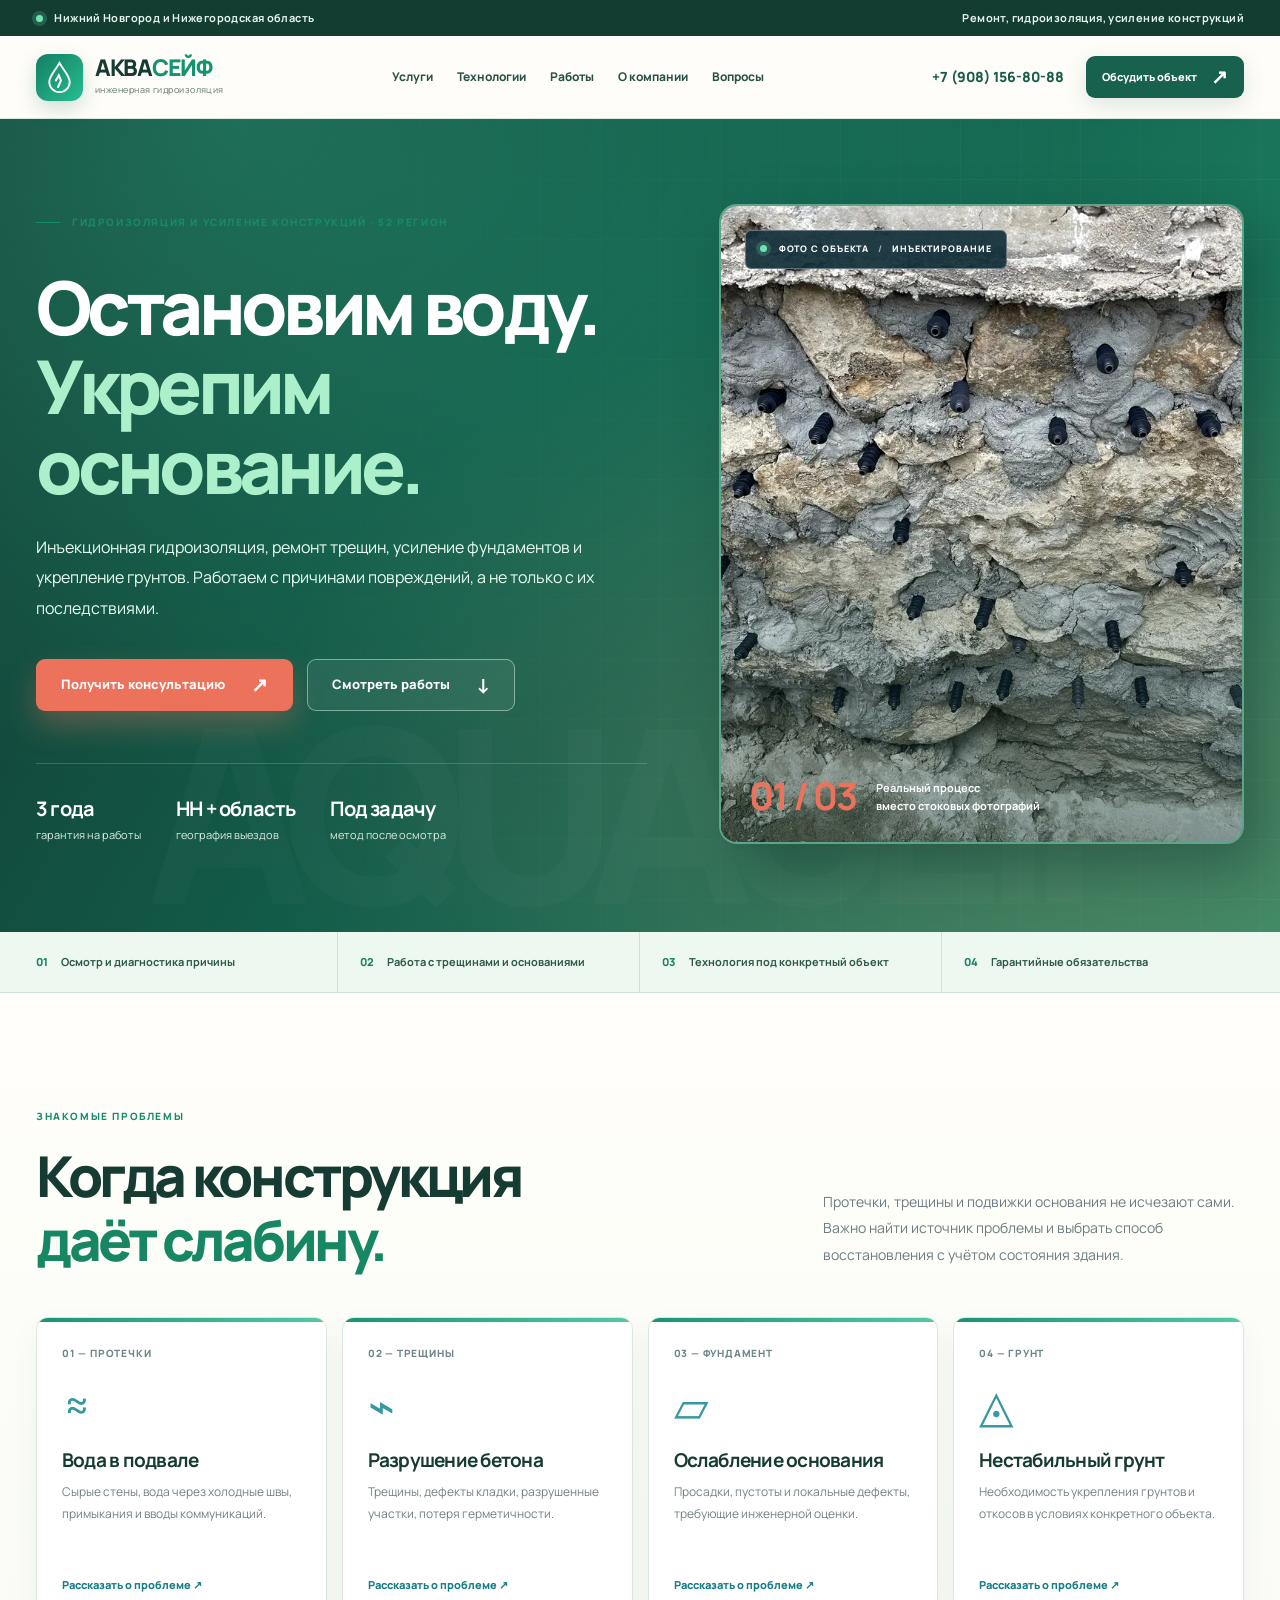
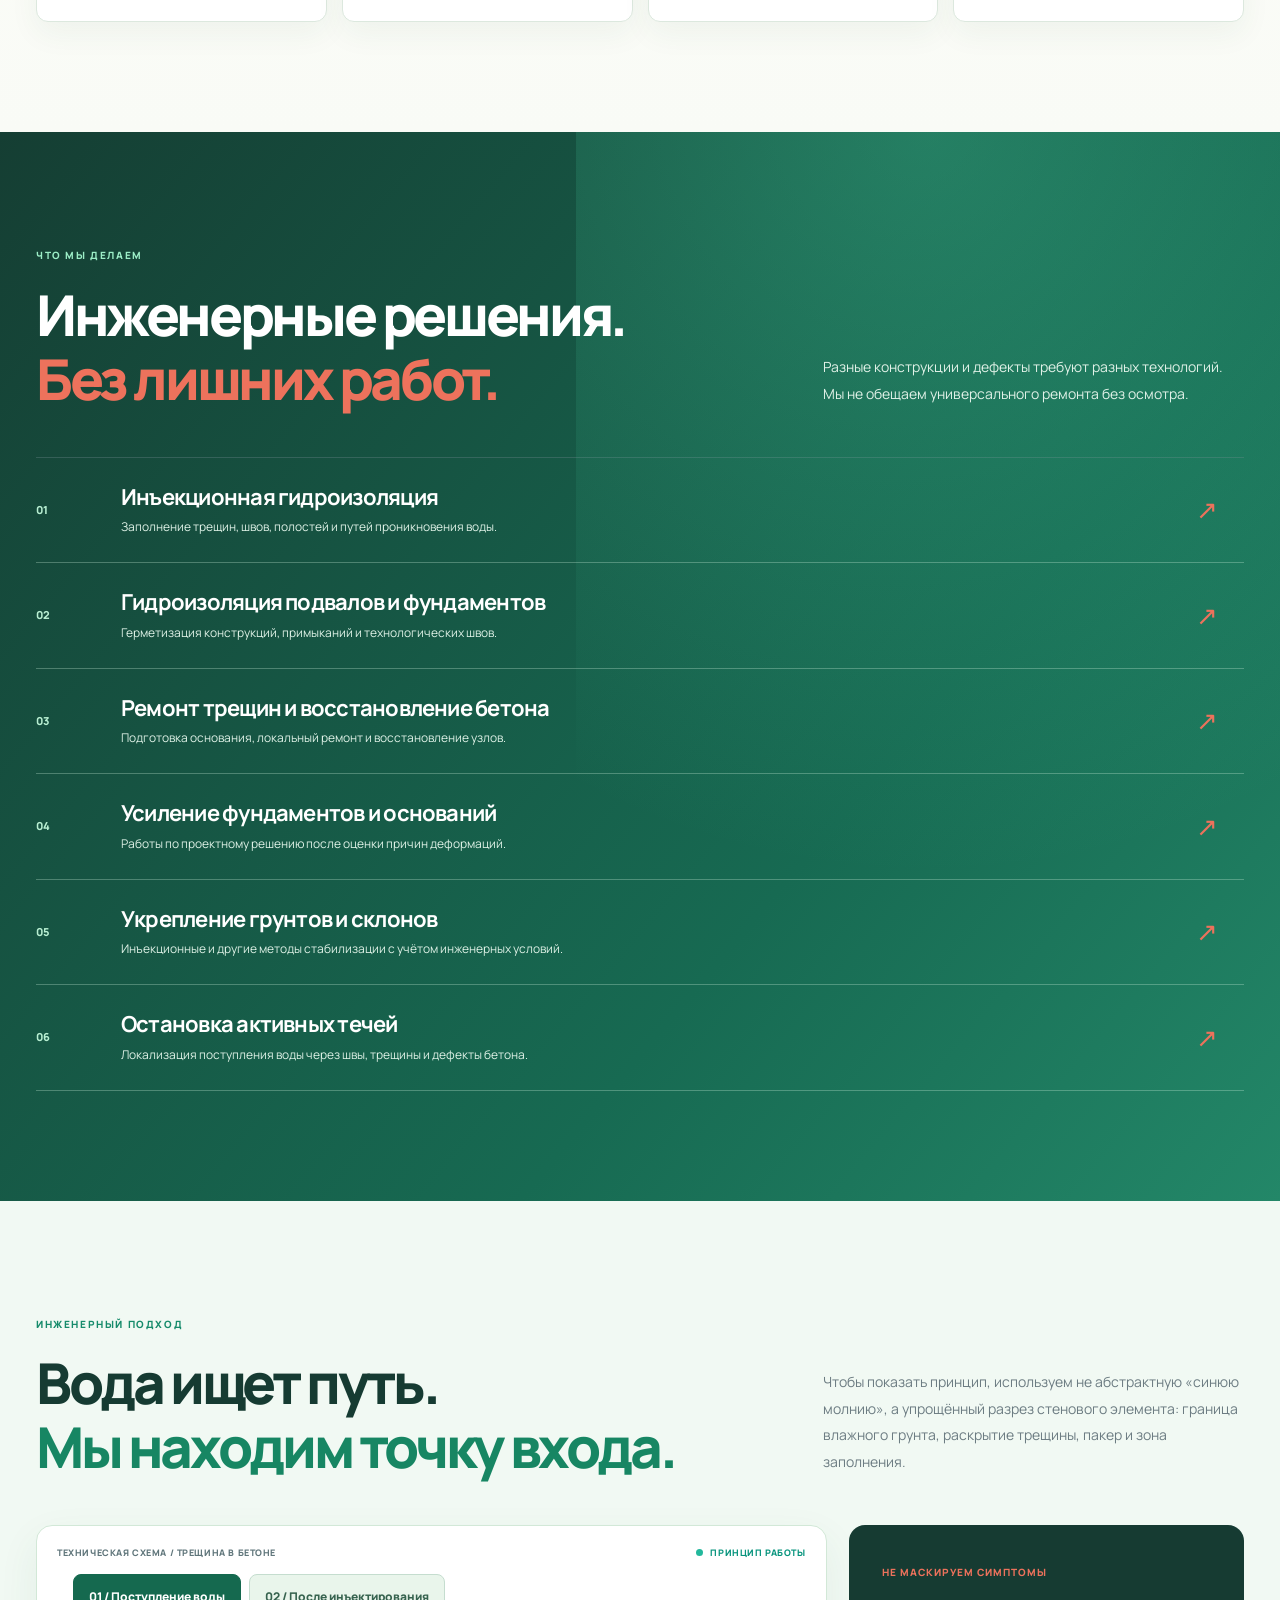
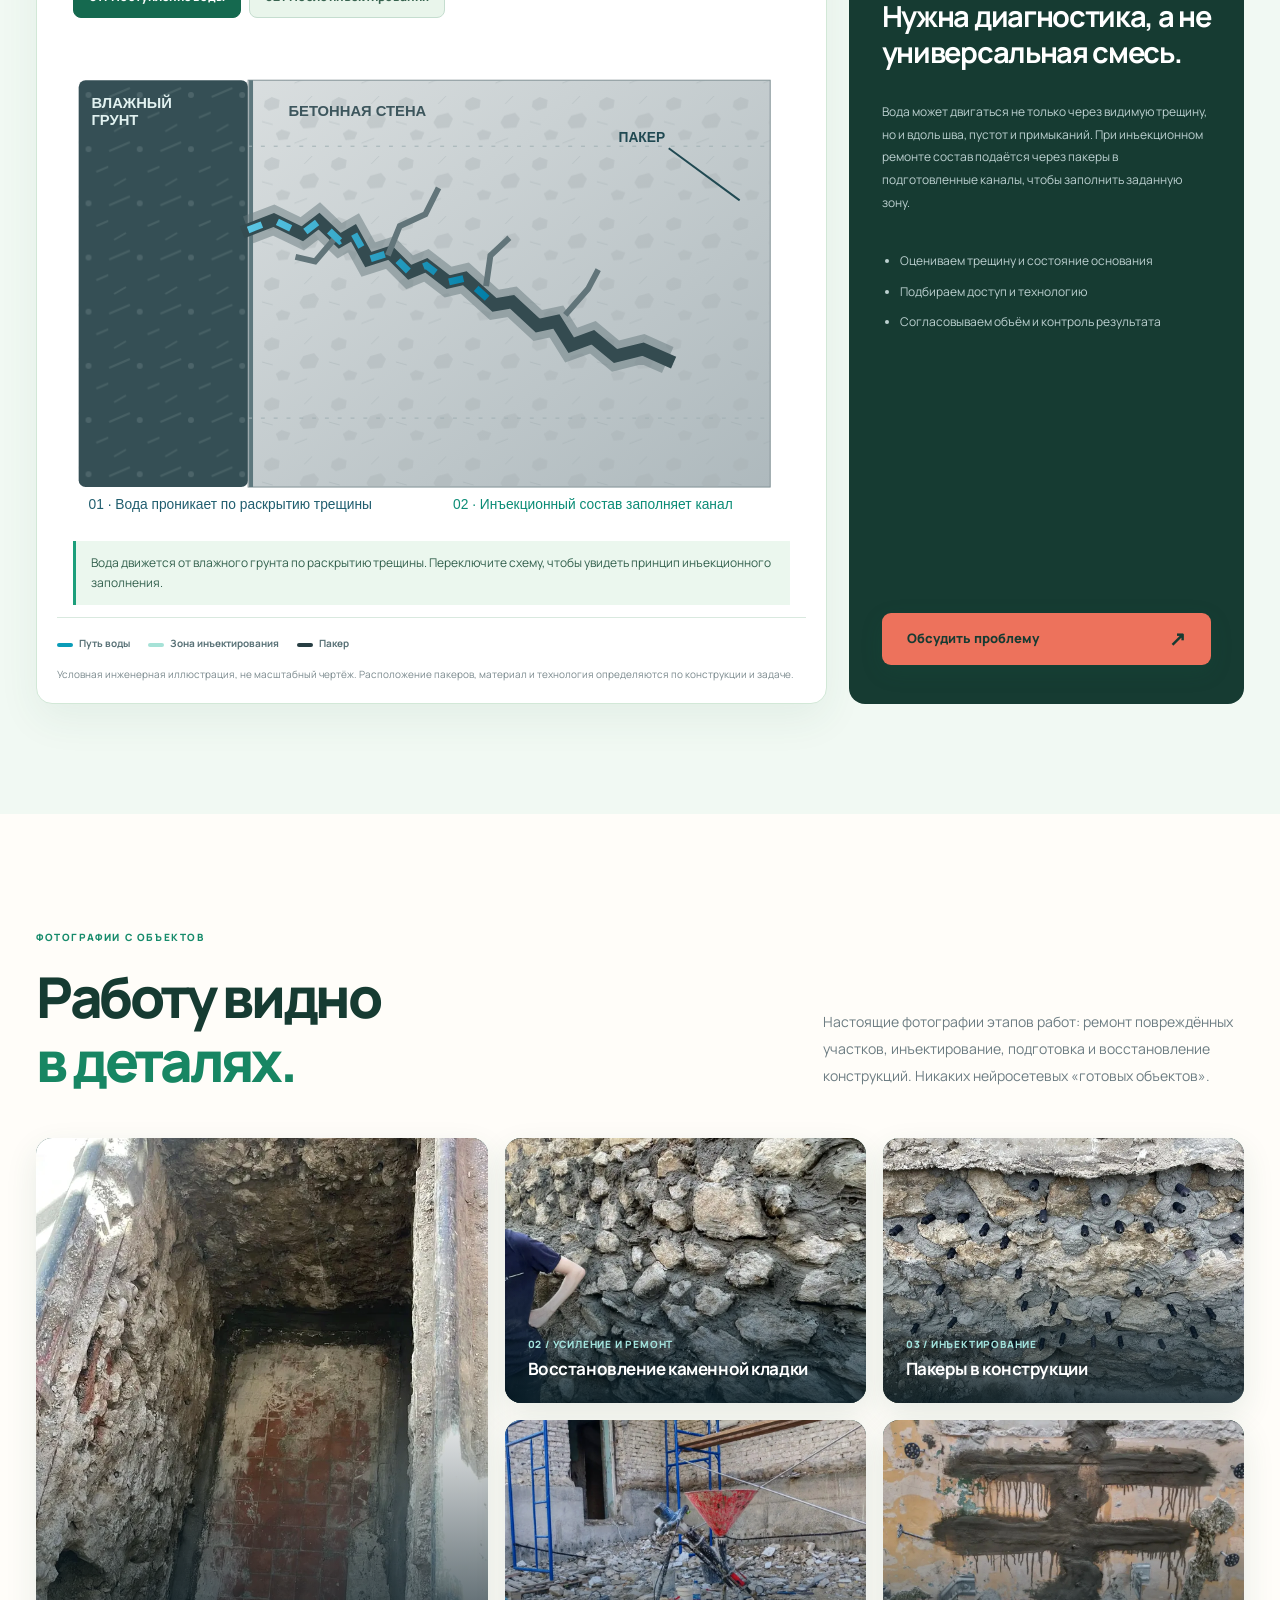
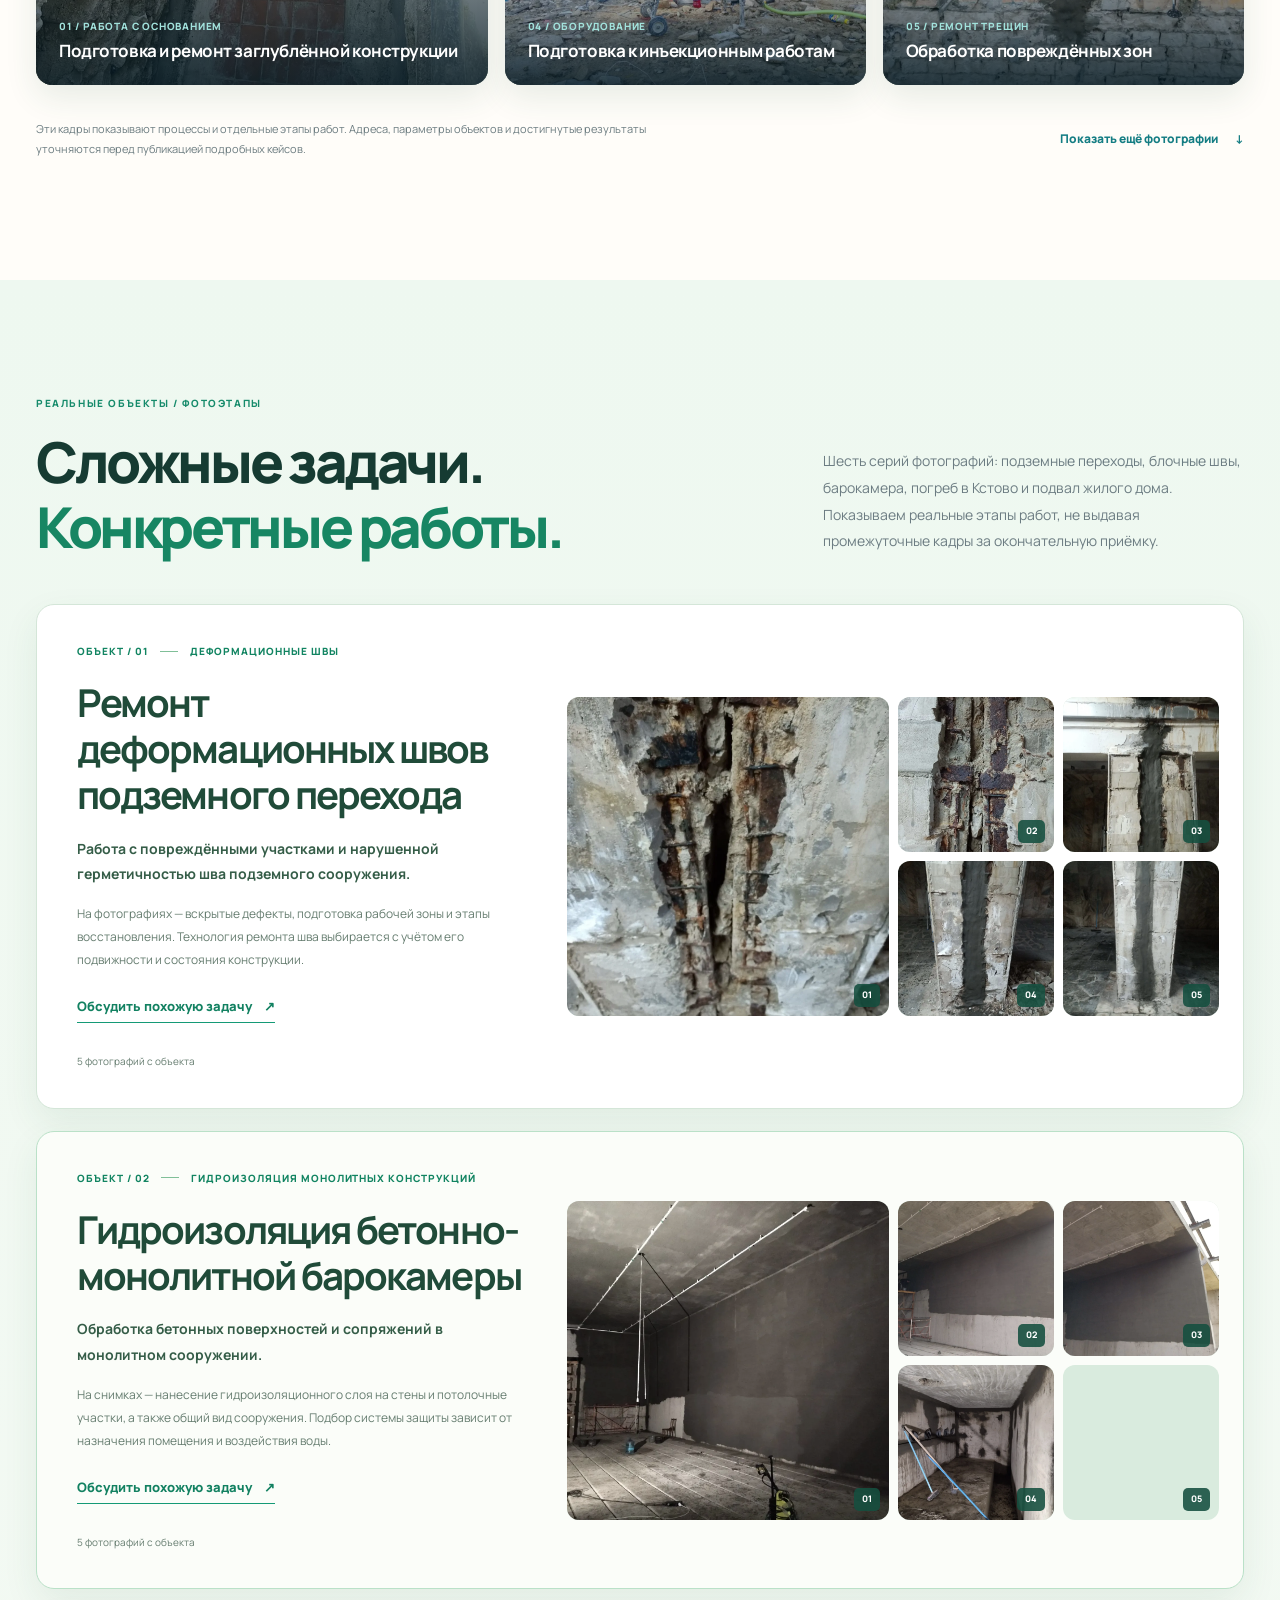
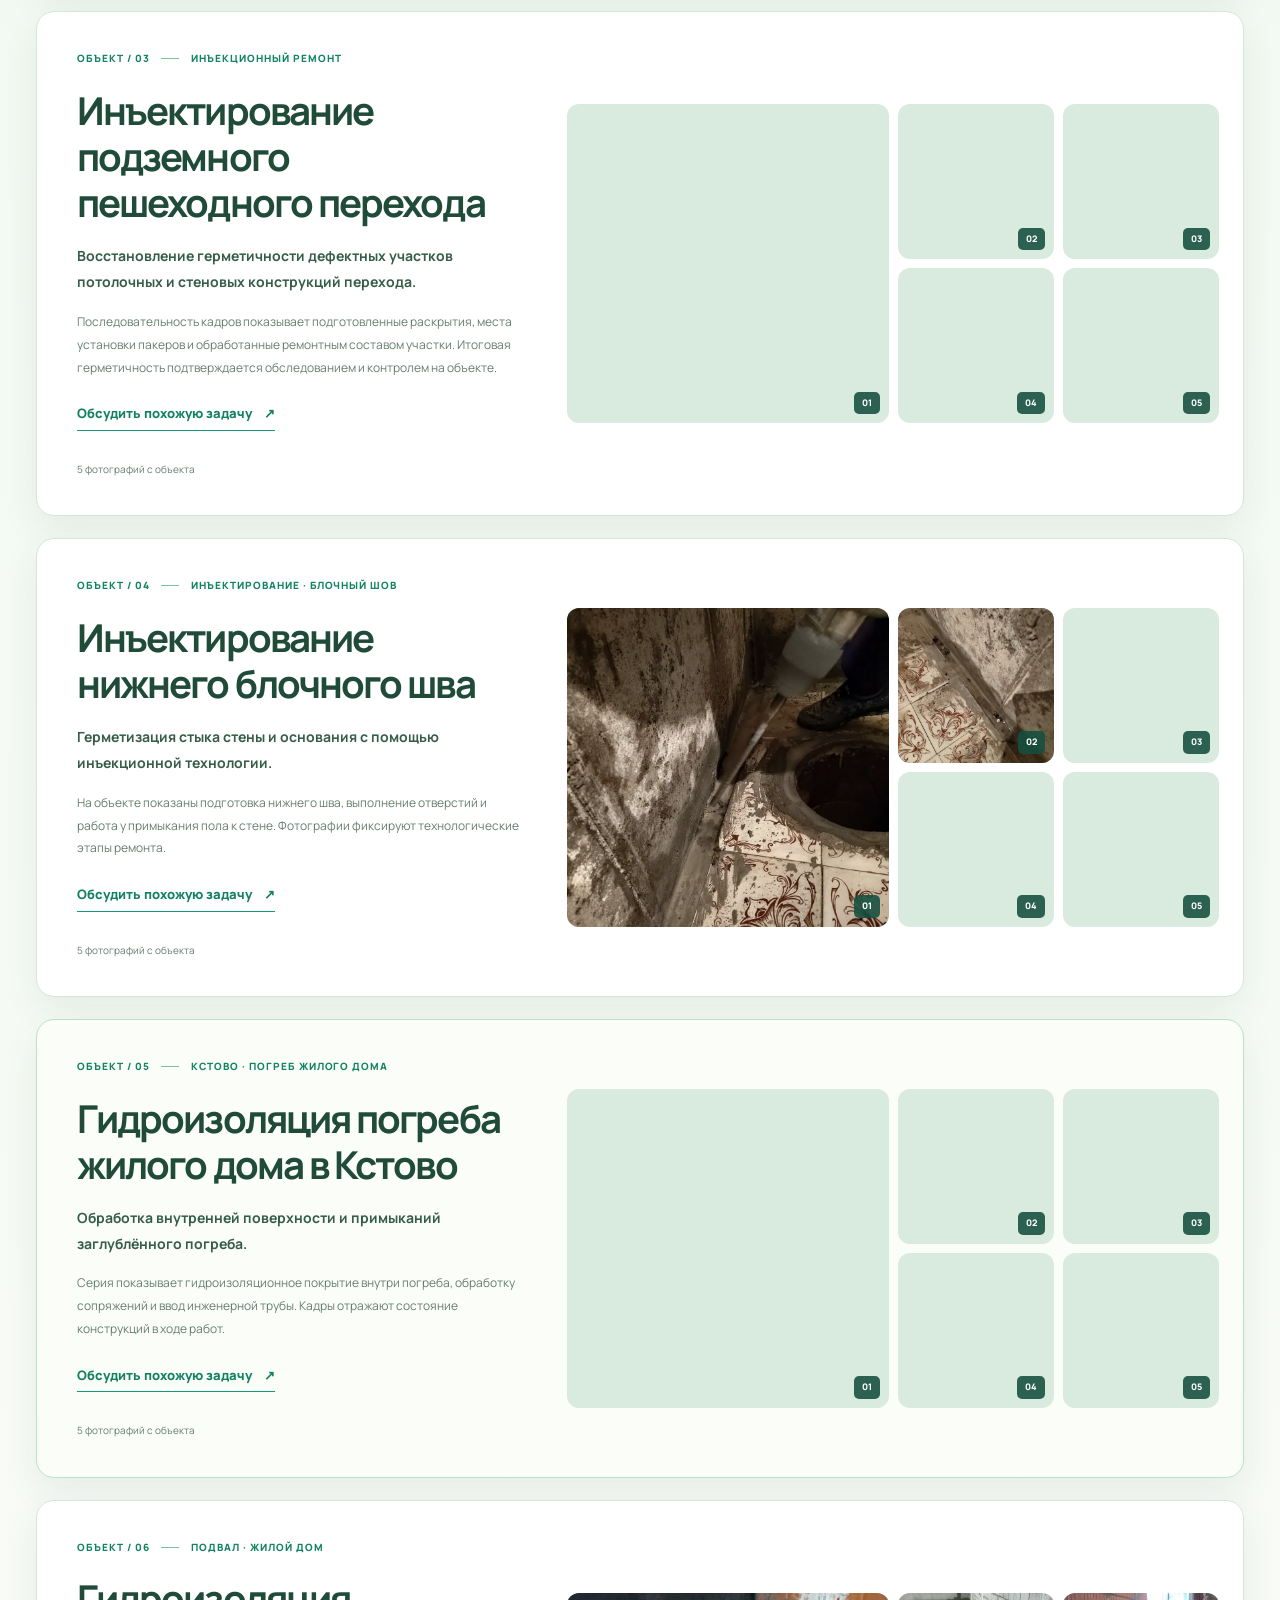
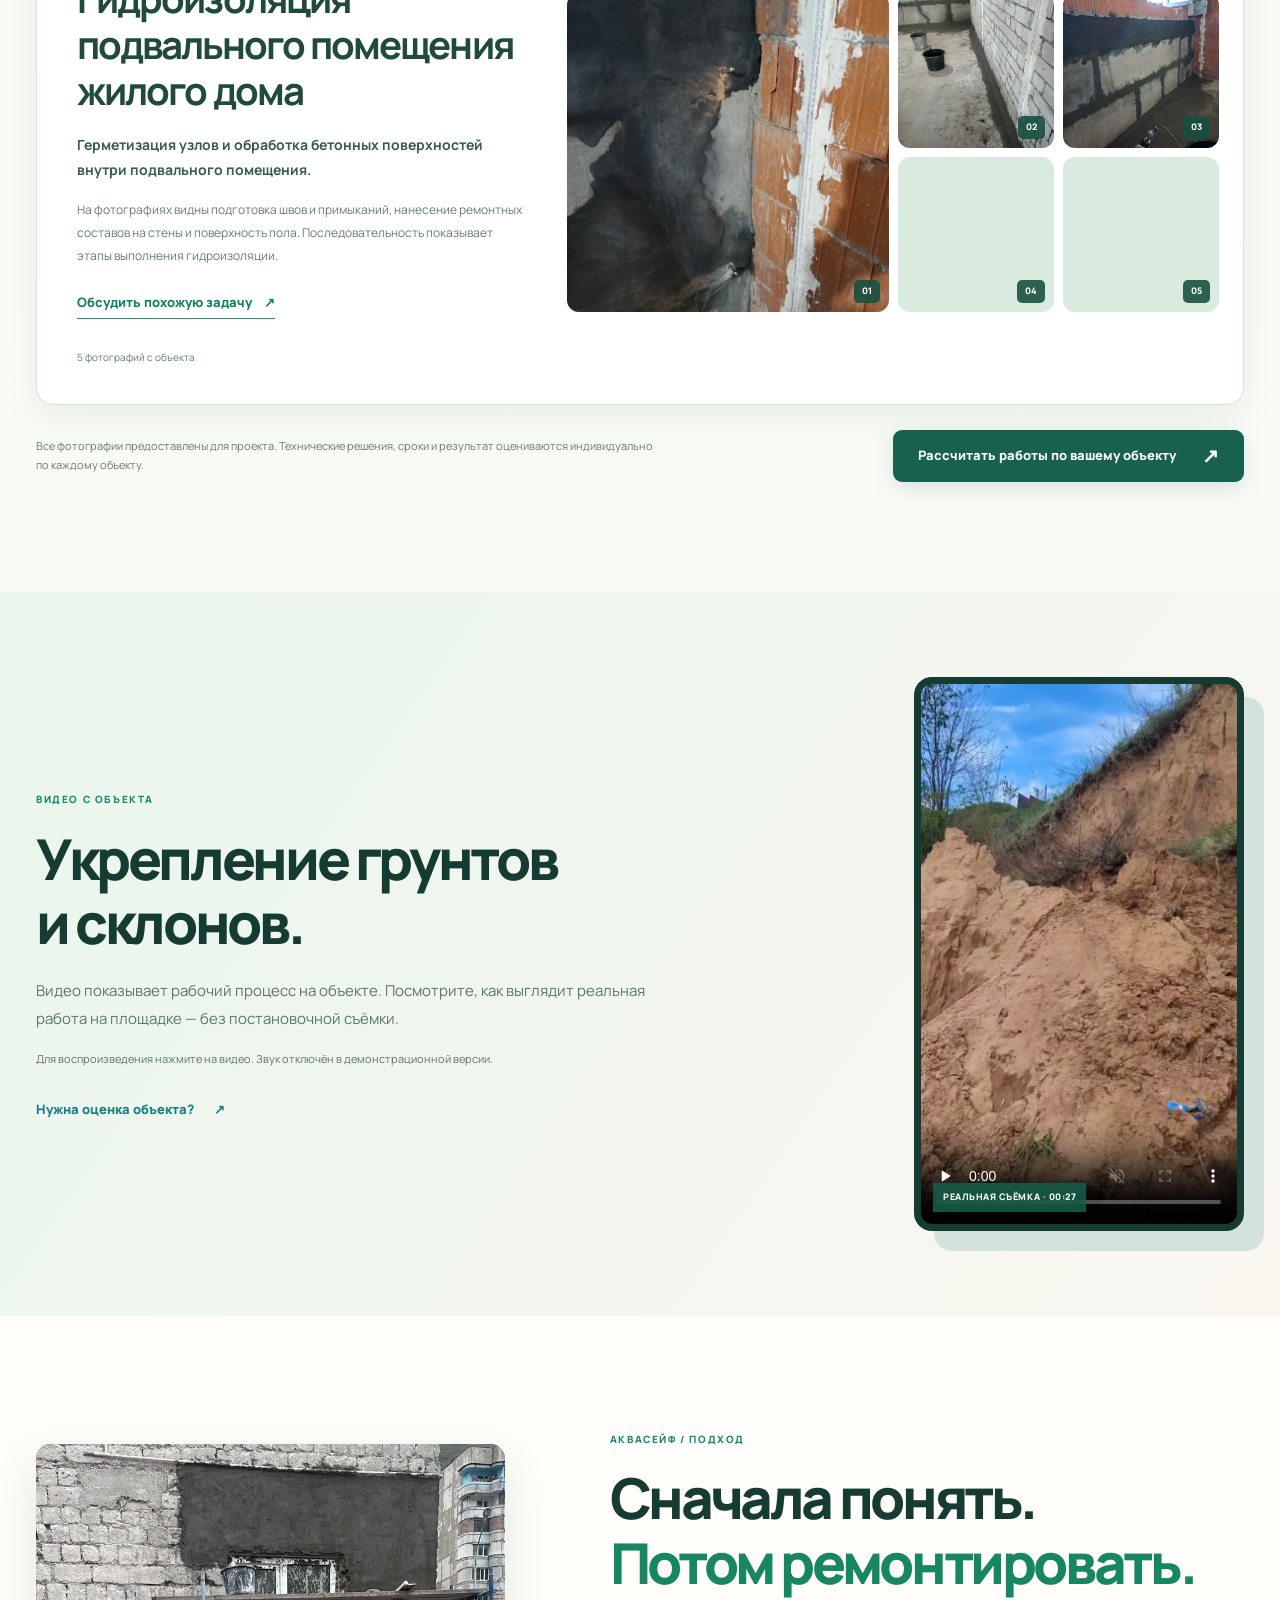
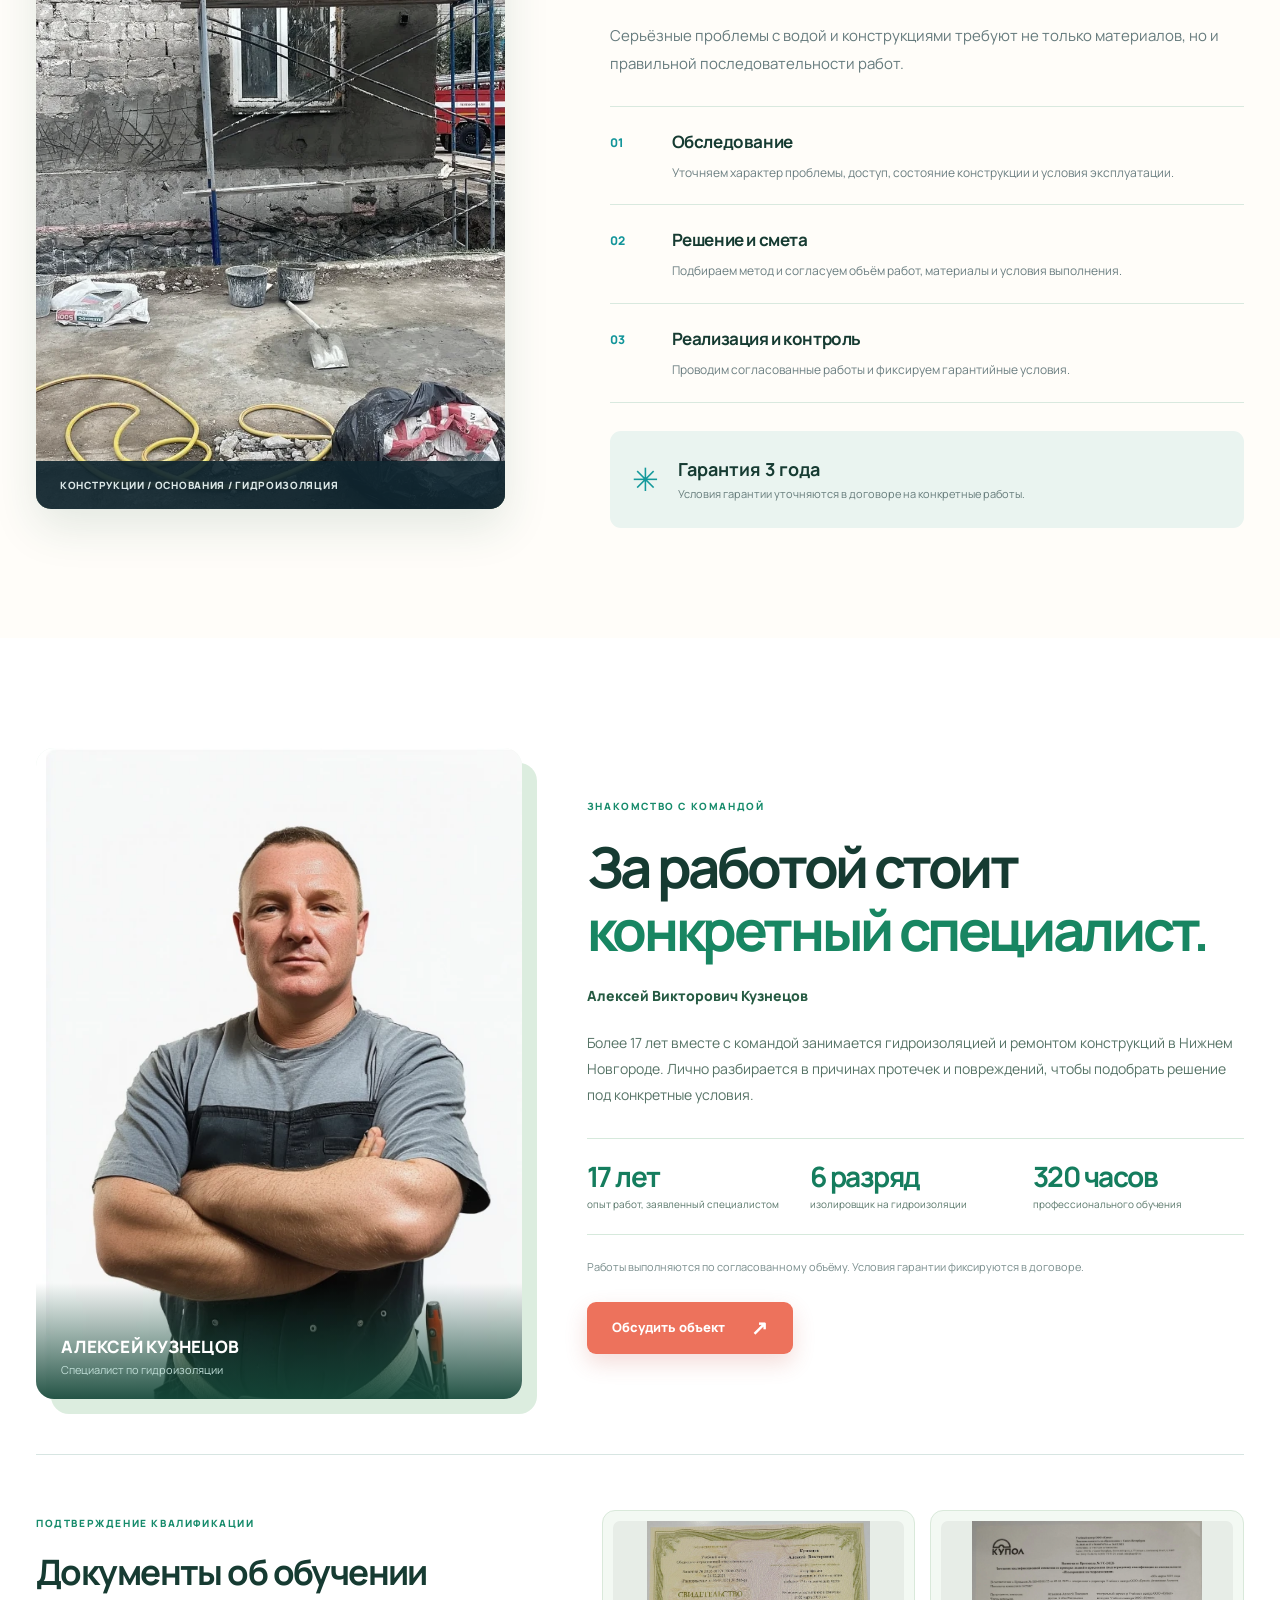
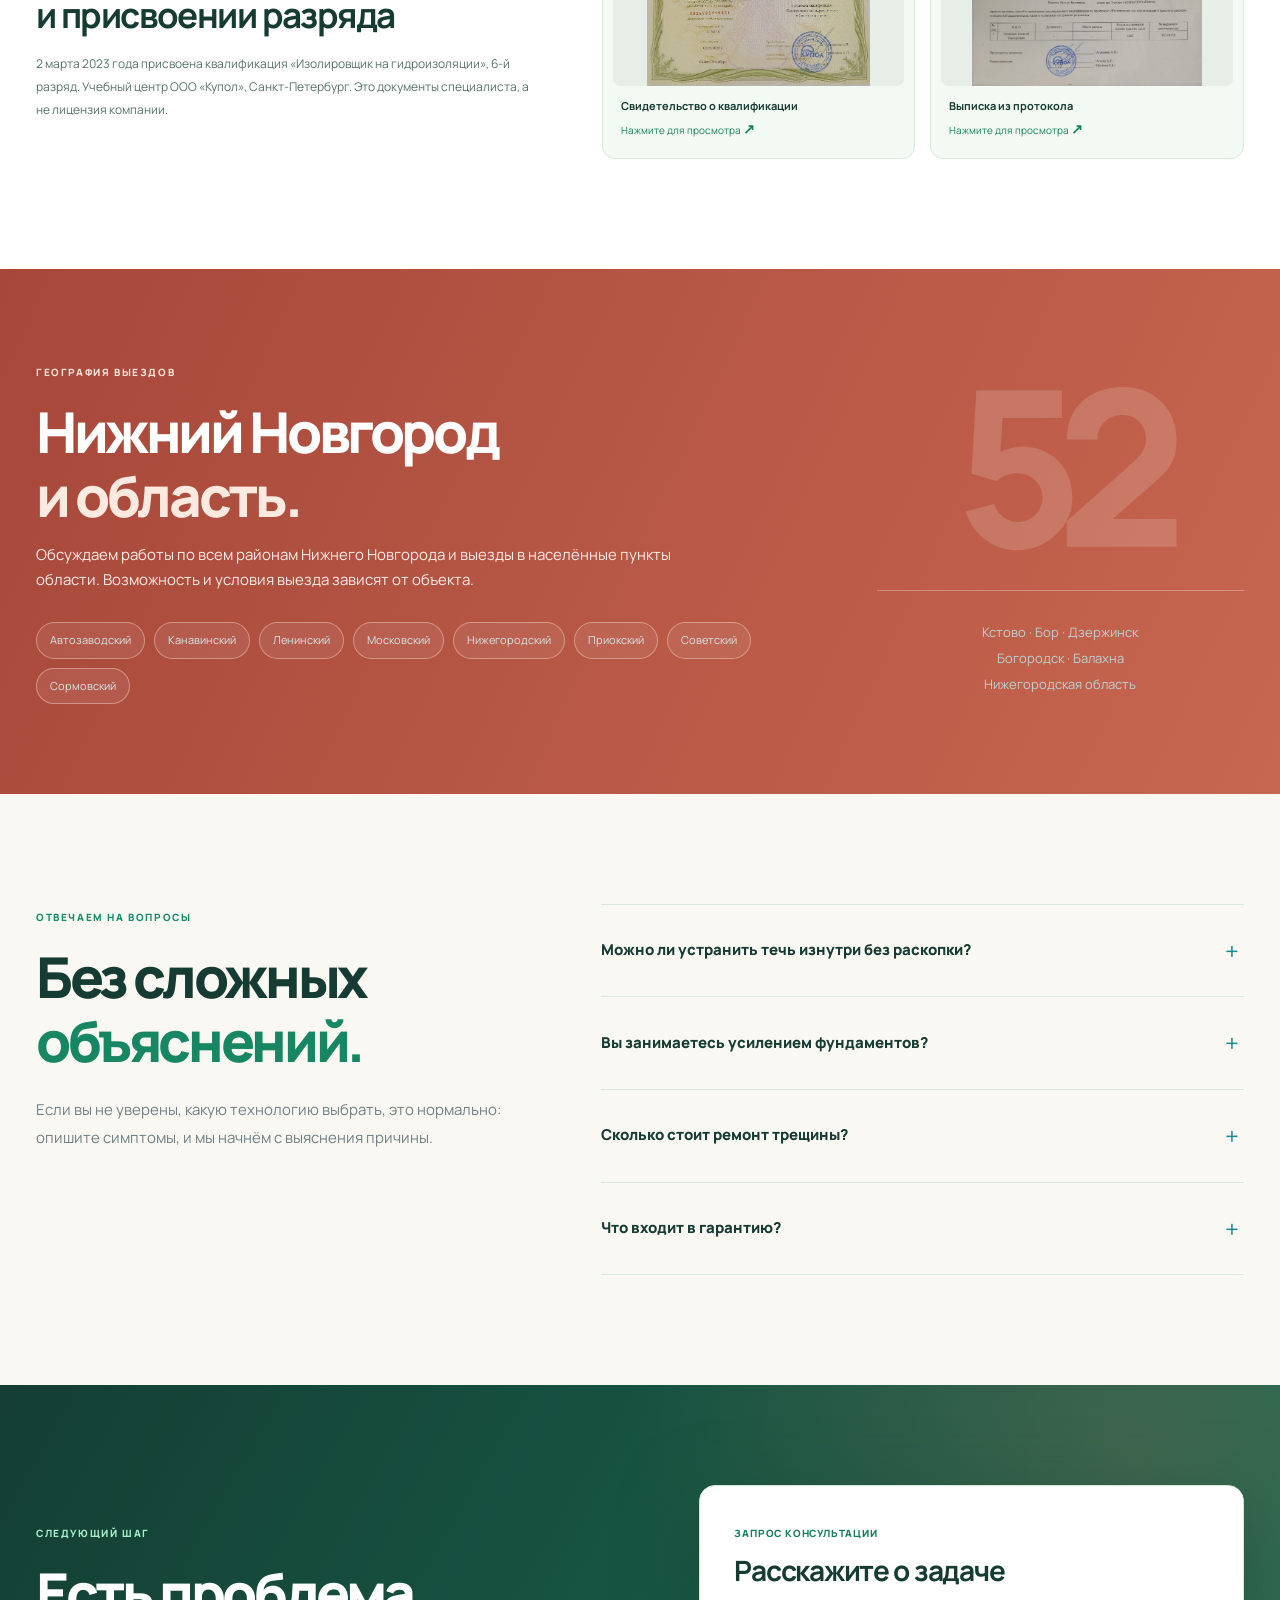
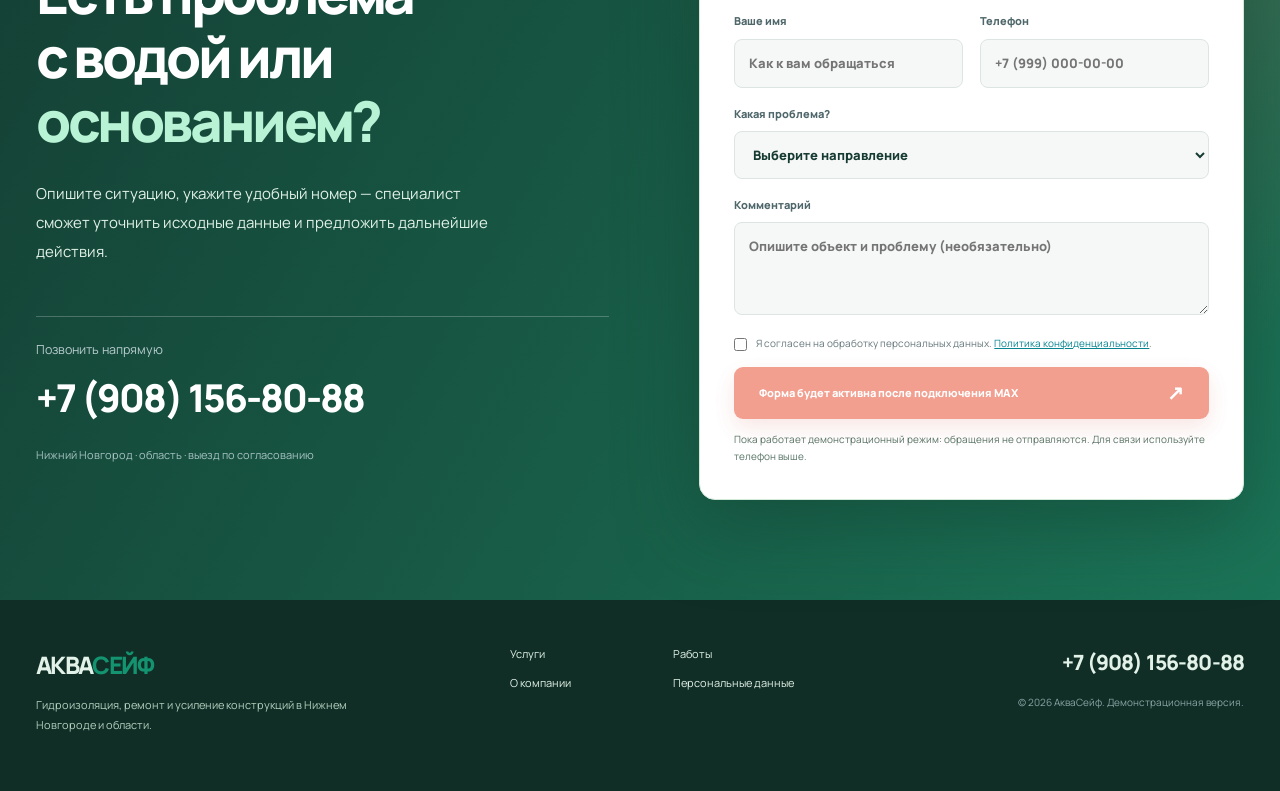
==== commit 4ae73b8c: "style: switch AquaSeif to forest jade and terracotta palette" ====
--- a/index.html
+++ b/index.html
@@ -1,7 +1,7 @@
 <!doctype html>
 <html lang="ru" data-forms-enabled="false">
 <head>
-<meta charset="utf-8"><meta name="viewport" content="width=device-width,initial-scale=1"><meta name="theme-color" content="#0752a5">
+<meta charset="utf-8"><meta name="viewport" content="width=device-width,initial-scale=1"><meta name="theme-color" content="#163b32">
 <title>Гидроизоляция и усиление фундаментов в Нижнем Новгороде — АкваСейф</title>
 <meta name="description" content="АкваСейф: гидроизоляция подвалов и фундаментов, ремонт трещин, инъектирование, усиление оснований и укрепление грунтов в Нижнем Новгороде и Нижегородской области. Гарантия 3 года. Телефон +7 (908) 156-80-88.">
 <meta name="robots" content="noindex,nofollow" id="demo-robots">
--- a/assets/styles.css
+++ b/assets/styles.css
@@ -132,146 +132,140 @@
 @media(prefers-reduced-motion:reduce){.case-study-frame img{transition:none}}
 
 
-/* 2026 NOVEMBER / AQUASEIF — BRIGHT WATER & ENGINEERING THEME
-   Navy for trust, vivid cobalt for water, turquoise for engineering,
-   warm amber for conversion. No new dependencies. */
+
+/* AquaSeif 3.1 • Forest / Jade / Terracotta
+   Green and warm coral; no blue-yellow palette or new dependencies.
+   Overrides legacy base colors from the existing single CSS file. */
 :root{
-  --ink:#102d53;
-  --ink2:#164873;
-  --accent:#ffd36b;
-  --accent2:#16bcd0;
-  --sand:#f4f9ff;
-  --mist:#e9f5ff;
-  --muted:#596f84;
-  --line:#d9e8f3;
-  --paper:#ffffff;
-}
-body{background:#fff;color:var(--ink)}
-::selection{background:#ffe19a;color:#0a376f}
-a:focus-visible,button:focus-visible,input:focus-visible,select:focus-visible,textarea:focus-visible{outline:3px solid #ffb629;outline-offset:3px}
-.announcement{background:#073a7b;color:#e4f5ff}
-.announcement .live-dot,.live-dot,.photo-label-dot{background:#44eccd;box-shadow:0 0 0 4px #44eccd33}
-.site-header{border-bottom-color:#dceaf5;background:#fff}
-.site-header.scrolled{box-shadow:0 9px 30px #0656aa1c}
-.logo-symbol{background:linear-gradient(135deg,#006acb,#13b0d5);color:#fff;box-shadow:0 7px 18px #0275ca34}
-.logo-type strong span,.footer-brand span{color:#078abe}
-.logo-type small{color:#637f95}
-.nav-links a{color:#164066}
-.nav-links a:hover{color:#087fd0}
-.header-phone{color:#0a5dac}
-.button-dark{background:#075db8;color:#fff;box-shadow:0 6px 18px #075db81f}
-.button-dark:hover{background:#044a99}
-.button-accent{background:#ffcb54;color:#153a63;box-shadow:0 8px 22px #ffcb543d}
-.button-accent:hover{background:#ffe08f;color:#10345c}
-.button-outline{border-color:#d6ecff8f;background:#ffffff10;color:#fff}
-.button-outline:hover{background:#ffffff25}
-.hero{background:#0954ad}
+  --ink:#163b32;--ink2:#285b4a;
+  --accent:#ed725c;--accent2:#24b28e;
+  --sand:#faf7f1;--paper:#fff;--mist:#eaf6ee;
+  --muted:#5e766a;--line:#d9e9df;
+}
+body{background:#fffdf9;color:var(--ink)}
+::selection{background:#bbf1d7;color:#143d32}
+a:focus-visible,button:focus-visible,input:focus-visible,select:focus-visible,textarea:focus-visible{outline:3px solid #ed725c;outline-offset:3px}
+.announcement{background:#143d31;color:#e4f6ed}
+.announcement .live-dot,.live-dot,.photo-label-dot{background:#6fe4b2;box-shadow:0 0 0 4px #6fe4b233}
+.site-header{background:#fffdf9;border-bottom-color:#dce9dd}
+.site-header.scrolled{box-shadow:0 8px 30px #153e2f1d}
+.logo-symbol{background:linear-gradient(135deg,#147f64,#27bd91);color:#fff;box-shadow:0 8px 20px #126d4b32}
+.logo-type strong span,.footer-brand span{color:#149371}
+.logo-type small{color:#617b70}
+.nav-links a{color:#285246}
+.nav-links a:hover{color:#138463}
+.header-phone{color:#185d4a}
+.button-dark{background:#17614e;color:#fff;box-shadow:0 7px 22px #155f4225}
+.button-dark:hover{background:#104836}
+.button-accent{background:#ed725c;color:#fff;box-shadow:0 9px 22px #c94f3b32}
+.button-accent:hover{background:#d85543;color:#fff}
+.button-outline{border-color:#d9f4e280;background:#fff1;color:#fff}
+.button-outline:hover{background:#ffffff20}
+.hero{background:#115e4b;color:#fff}
 .hero-backdrop{background:
- radial-gradient(ellipse at 22% 0%,#1aa6f96c,transparent 56%),
- radial-gradient(ellipse at 82% 78%,#04afcf48,transparent 55%),
- linear-gradient(120deg,#07377e 0%,#0757ac 52%,#0a79c7 100%)}
-.hero-backdrop:after{background-image:linear-gradient(#ffffff0b 1px,transparent 1px),linear-gradient(90deg,#ffffff0b 1px,transparent 1px);mask-image:linear-gradient(90deg,transparent,#000)}
-.hero h1 span{color:#ffe083}
-.hero-lead{color:#e7f5ff}
-.eyebrow-light{color:#b8f1ff}
+ radial-gradient(ellipse at 18% 0%,#39c99a50,transparent 58%),
+ radial-gradient(ellipse at 87% 80%,#f48a6740,transparent 55%),
+ linear-gradient(120deg,#123b32 0%,#13634f 53%,#218b67 100%)}
+.hero-backdrop:after{background-image:linear-gradient(#ffffff09 1px,transparent 1px),linear-gradient(90deg,#ffffff09 1px,transparent 1px);mask-image:linear-gradient(90deg,transparent,#000)}
+.hero h1 span{color:#abf0cb}
+.hero-lead{color:#e8fff3}
+.eyebrow-light{color:#a3efd0}
 .hero-metrics strong{color:#fff}
-.hero-metrics small,.hero-metrics span{color:#d7effd}
-.hero-media{border:2px solid #97dfff99;background:#0b457c;box-shadow:20px 25px 60px #07306c75}
-.hero-media>img{filter:contrast(1.06) saturate(1.06)}
-.hero-media:after{background:linear-gradient(0deg,#0636796e,transparent 65%)}
-.hero .button-accent{box-shadow:0 12px 35px #ffcb5461}
-.proof-strip{background:#e8f4ff;border-bottom-color:#c6e2fb}
-.proof-grid>div{border-right-color:#c9e4f9;color:#214e75}
-.proof-num{color:#076bbb}
-.kicker,.eyebrow{color:#0872bd}
-.section-heading h2 em,.problems h2 em,.engineering h2 em,.portfolio-section h2 em,.faq h2 em,.about h2 em{color:#0878c5}
-.problems{background:linear-gradient(#fff,#f8fbff)}
-.problem{border:1px solid #dceaf7;background:#fff;box-shadow:0 12px 30px #0e65b20c;position:relative;overflow:hidden}
-.problem:before{content:"";position:absolute;left:0;top:0;height:4px;width:100%;background:linear-gradient(90deg,#047acb,#23cad3)}
-.problem:hover{border-color:#89c9ef;box-shadow:0 22px 45px #075db81f}
-.problem .problem-icon{background:#e8f4ff;color:#076cba}
-.problem a{color:#0864b4}
-.services{background:linear-gradient(135deg,#054990 0%,#0869bb 66%,#097fbf 100%)}
-.services:before{background:radial-gradient(circle at top,#32d8e250,transparent 66%);width:55%}
-.section-heading.light .kicker{color:#aaf7ff}
-.section-heading.light p{color:#e0f3ff}
-.services .service-item{border-bottom-color:#d1e8ff50}
-.services .service-item:hover{background:#ffffff19}
-.services .service-item>span{color:#aff3ff}
-.services .service-item h3,.services .service-item p{color:#fff}
-.services .service-item p{color:#e0ecf8}
-.engineering{background:#eff8ff}
-.diagram-card{border-color:#cde5f8;box-shadow:0 15px 40px #0866a810}
-.diagram-switch button{border-color:#bfdff0;background:#e7f3fd;color:#1c5689}
-.diagram-switch button[aria-pressed="true"]{background:#075cae;border-color:#075cae;color:#fff}
-.diagram-stage-copy{border-left-color:#0999c7;background:#eaf6ff;color:#245477}
-.diagram-card[data-stage="water"] .legend-seal{opacity:.48}
-.portfolio-section{background:#fff}
-.portfolio-card{background:#125085;border-radius:16px;box-shadow:0 12px 32px #065bab1a}
-.portfolio-card img{filter:saturate(1.02) contrast(1.015)}
-.portfolio-card:hover img{filter:saturate(1.15) contrast(1.045)}
-.case-studies{background:linear-gradient(180deg,#eff8ff,#f9fcff)}
-.case-study{border-color:#d6e6f6;box-shadow:0 15px 34px #095eab15}
-.case-study:nth-child(3n + 2){background:#f8fcff;border-color:#b7daf3}
-.case-study-info h3{color:#133d6b}
-.case-study-index{color:#0869bf}
-.case-study-index i{background:#7db9e4}
-.case-cta{color:#076fba;border-bottom-color:#067bc9}
-.case-cta:hover{color:#034d88}
-.case-intro{color:#284b69}
-.case-detail,.case-photo-counter,.case-end p{color:#59768f}
-.case-study-frame{background:#d9ecf8;border-radius:12px}
-.frame-number{background:#0954a1df}
-.video-section{background:linear-gradient(135deg,#ecf7ff,#e8f9fb)}
-.video-heading p,.video-heading .video-note{color:#486b87}
-.video-tag{background:#07519dda}
-.about{background:#fff}
-.about-photo{background:#0d5796;box-shadow:0 18px 45px #0b62a51b}
-.warranty{border-color:#b9dcf3}
-.geo-section{background:linear-gradient(110deg,#07428d,#0866b9);color:#fff}
-.geo-section .kicker{color:#a9efff}
-.geo-section h2 em{color:#ffe08a}
-.geo-section p{color:#e5f2ff}
-.geo-side .big-52{color:#ffffff28}
-.districts span{background:#ffffff13;border-color:#a8deff47}
+.hero-metrics small,.hero-metrics span{color:#daeedf}
+.hero-media{border:2px solid #8de4bc99;background:#17473b;box-shadow:20px 25px 60px #0d352d7a}
+.hero-media>img{filter:contrast(1.06) saturate(1.04)}
+.hero-media:after{background:linear-gradient(0deg,#14382f7d,transparent 65%)}
+.hero .button-accent{box-shadow:0 14px 30px #ee776055}
+.proof-strip{background:#edf8f0;border-bottom-color:#cfe5d6}
+.proof-grid>div{border-right-color:#cde3d4;color:#2e594b}
+.proof-num{color:#168364}
+.kicker,.eyebrow{color:#168b6b}
+.section-heading h2 em,.problems h2 em,.engineering h2 em,.portfolio-section h2 em,.faq h2 em,.about h2 em{color:#178663}
+.problems{background:linear-gradient(#fffefa,#f9fbf6)}
+.problem{position:relative;overflow:hidden;background:#fff;border:1px solid #dce8de;box-shadow:0 12px 30px #205d3d0e}
+.problem:before{content:"";position:absolute;top:0;left:0;height:4px;width:100%;background:linear-gradient(90deg,#16966e,#51caa4)}
+.problem:hover{border-color:#8ed3b1;box-shadow:0 22px 45px #205d3d1c}
+.problem .problem-icon{background:#e4f6eb;color:#158260}
+.problem a{color:#157c5b}
+.services{background:linear-gradient(130deg,#153e33 0%,#176a52 65%,#238768 100%);color:#fff}
+.services:before{background:radial-gradient(circle at top,#47d3a34d,transparent 66%);width:55%}
+.section-heading.light .kicker{color:#9ceec7}
+.section-heading.light p{color:#e0f1e7}
+.services .service-item{border-bottom-color:#d1f0dc4d}
+.services .service-item:hover{background:#ffffff18}
+.services .service-item>span{color:#b8efd2}
+.services .service-item h3{color:#fff}
+.services .service-item p{color:#def1e6}
+.engineering{background:#f1f9f3}
+.diagram-card{background:#fff;border-color:#d2e8d7;box-shadow:0 15px 42px #25674812}
+.diagram-switch button{border-color:#c5ddcf;background:#e9f5eb;color:#37634f}
+.diagram-switch button[aria-pressed="true"]{background:#15694f;border-color:#15694f;color:#fff}
+.diagram-stage-copy{background:#ebf7ee;border-left-color:#1c9f7b;color:#315f4c}
+.portfolio-section{background:#fffdf9}
+.portfolio-card{background:#204f43;border-radius:16px;box-shadow:0 12px 32px #2259441c}
+.portfolio-card img{filter:saturate(1.04) contrast(1.015)}
+.portfolio-card:hover img{filter:saturate(1.13) contrast(1.04)}
+.case-studies{background:linear-gradient(180deg,#eef8f0,#fafbf7)}
+.case-study{background:#fff;border-color:#d4e6d8;box-shadow:0 14px 36px #245d3b15}
+.case-study:nth-child(3n + 2){background:#fbfdf9;border-color:#bae1c8}
+.case-study-info h3{color:#204b39}
+.case-study-index{color:#118461}
+.case-study-index i{background:#80bf98}
+.case-cta{color:#128161;border-bottom-color:#149a76}
+.case-cta:hover{color:#0e583f}
+.case-intro{color:#355d48}
+.case-detail,.case-photo-counter,.case-end p{color:#667d70}
+.case-study-frame{background:#d9ebde;border-radius:12px}
+.frame-number{background:#154f3fe0;color:#fff}
+.video-section{background:linear-gradient(125deg,#e9f6ed,#faf7f1)}
+.video-heading p,.video-heading .video-note{color:#5c7767}
+.video-tag{background:#165d48df}
+.about{background:#fffdf9}
+.about-photo{background:#1a654d;box-shadow:0 18px 45px #21573d20}
+.warranty{border-color:#cce3d5}
 .specialist-section{background:#fff}
-.specialist-portrait{background:linear-gradient(135deg,#e0f4ff,#f9fbff);box-shadow:15px 15px 0 #d9eafa}
-.specialist-portrait-label{background:linear-gradient(transparent,#093c7fe9)}
-.specialist-content h2 em{color:#0c7cc8}
-.specialist-name{color:#13528a!important}
-.specialist-content p,.credentials-intro p{color:#53718c}
-.specialist-facts{border-top-color:#cde4f7;border-bottom-color:#cde4f7}
-.specialist-facts strong{color:#0866b8}
-.specialist-facts span{color:#4f718d}
-.credential-card{background:#f2f8ff;border-color:#d4e8f7}
-.credential-card small{color:#0879bd}
-.faq{background:#f7fbff}
-.faq-list,.faq-list details{border-color:#d3e7f7}
+.specialist-portrait{background:linear-gradient(135deg,#e8f5ed,#faf8f2);box-shadow:15px 15px 0 #dceddf}
+.specialist-portrait-label{background:linear-gradient(transparent,#144738ed)}
+.specialist-content h2 em{color:#188662}
+.specialist-name{color:#255a42!important}
+.specialist-content p,.credentials-intro p{color:#567366}
+.specialist-facts{border-top-color:#d6e9dc;border-bottom-color:#d6e9dc}
+.specialist-facts strong{color:#157d5e}
+.specialist-facts span{color:#59776a}
+.credential-card{background:#f3f9f3;border-color:#d9e9da}
+.credential-card img{background:#e7ede7}
+.credential-card small{color:#168261}
+.geo-section{background:linear-gradient(115deg,#a7473a,#c76750);color:#fff}
+.geo-section .kicker{color:#ffe2d7}
+.geo-section h2 em{color:#fce9df}
+.geo-section p{color:#ffebe7}
+.geo-side .big-52{color:#ffffff27}
+.districts span{background:#ffffff13;border-color:#ffe1d86a}
+.faq{background:#faf8f2}
+.faq-list,.faq-list details{border-color:#dbe8dc}
 .contact-section{background:
- radial-gradient(circle at 87% 13%,#1ccada34,transparent 35%),
- linear-gradient(115deg,#063d81,#0969c4);color:#fff}
-.contact-copy .kicker{color:#b0f0ff}
-.contact-copy h2 em{color:#ffe39b}
-.contact-copy>p{color:#d9edff}
+ radial-gradient(circle at 89% 10%,#ed725c2f,transparent 37%),
+ linear-gradient(120deg,#143e33,#1b7457);color:#fff}
+.contact-copy .kicker{color:#a6efca}
+.contact-copy h2 em{color:#b9f3d5}
+.contact-copy>p{color:#e1f1e7}
 .contact-phone a{color:#fff}
-.form-card{box-shadow:0 24px 80px #08396e51;border:1px solid #d3ecff}
-.form-title span{color:#0874c0}
-.form-fields input:focus,.form-fields select:focus,.form-fields textarea:focus{border-color:#079bd6}
-.form-status{color:#557389}
-.footer{background:#062853;color:#e3f1ff}
-.footer p{color:#b8d4e7}
-.footer-links a:hover{color:#9de9ff}
-.mobile-contact-bar{border-top-color:#c9e2f5;background:#f7fbfff2}
-.mobile-call{background:#075cae;color:#fff}
-.mobile-portfolio{background:#e1f1ff;color:#074a89}
-.more-photos{border-color:#a4d4f2}
+.form-card{background:#fff;box-shadow:0 22px 76px #123f3080;border:1px solid #d2e9da}
+.form-title span{color:#157c60}
+.form-fields input:focus,.form-fields select:focus,.form-fields textarea:focus{border-color:#2aaa82}
+.form-status{color:#567365}
+.footer{background:#102e26;color:#e2f2e8}
+.footer p{color:#b4d0bf}
+.footer-links a:hover{color:#7de1b4}
+.mobile-contact-bar{border-top-color:#cfe7d3;background:#fffdf9f5}
+.mobile-call{background:#ed725c;color:#fff}
+.mobile-portfolio{background:#e6f6e9;color:#155f45}
+.more-photos{border-color:#a7d6b8}
 @media(max-width:690px){
-  .hero{background:#075cad}
-  .hero-backdrop{background:radial-gradient(circle at 100% 0%,#31bffb77,transparent 58%),linear-gradient(150deg,#073c85,#0866b9)}
-  .mobile-contact-bar{box-shadow:0 -9px 28px #0658a21f}
-  .case-studies{background:#f1f8ff}
-  .case-study:nth-child(3n + 2){background:#fff}
-}
-@media(prefers-reduced-motion:reduce){
-  .hero-backdrop,.hero .button-accent{animation:none!important}
-}
+ .hero{background:#14664f}
+ .hero-backdrop{background:radial-gradient(circle at 100% 0%,#50d7aa60,transparent 60%),linear-gradient(145deg,#103f33,#1b7a5e)}
+ .mobile-contact-bar{box-shadow:0 -9px 28px #15593a1d}
+ .case-studies{background:#f2f9f2}
+ .case-study:nth-child(3n + 2){background:#fff}
+}
+@media(prefers-reduced-motion:reduce){.hero-backdrop,.hero .button-accent{animation:none!important}}
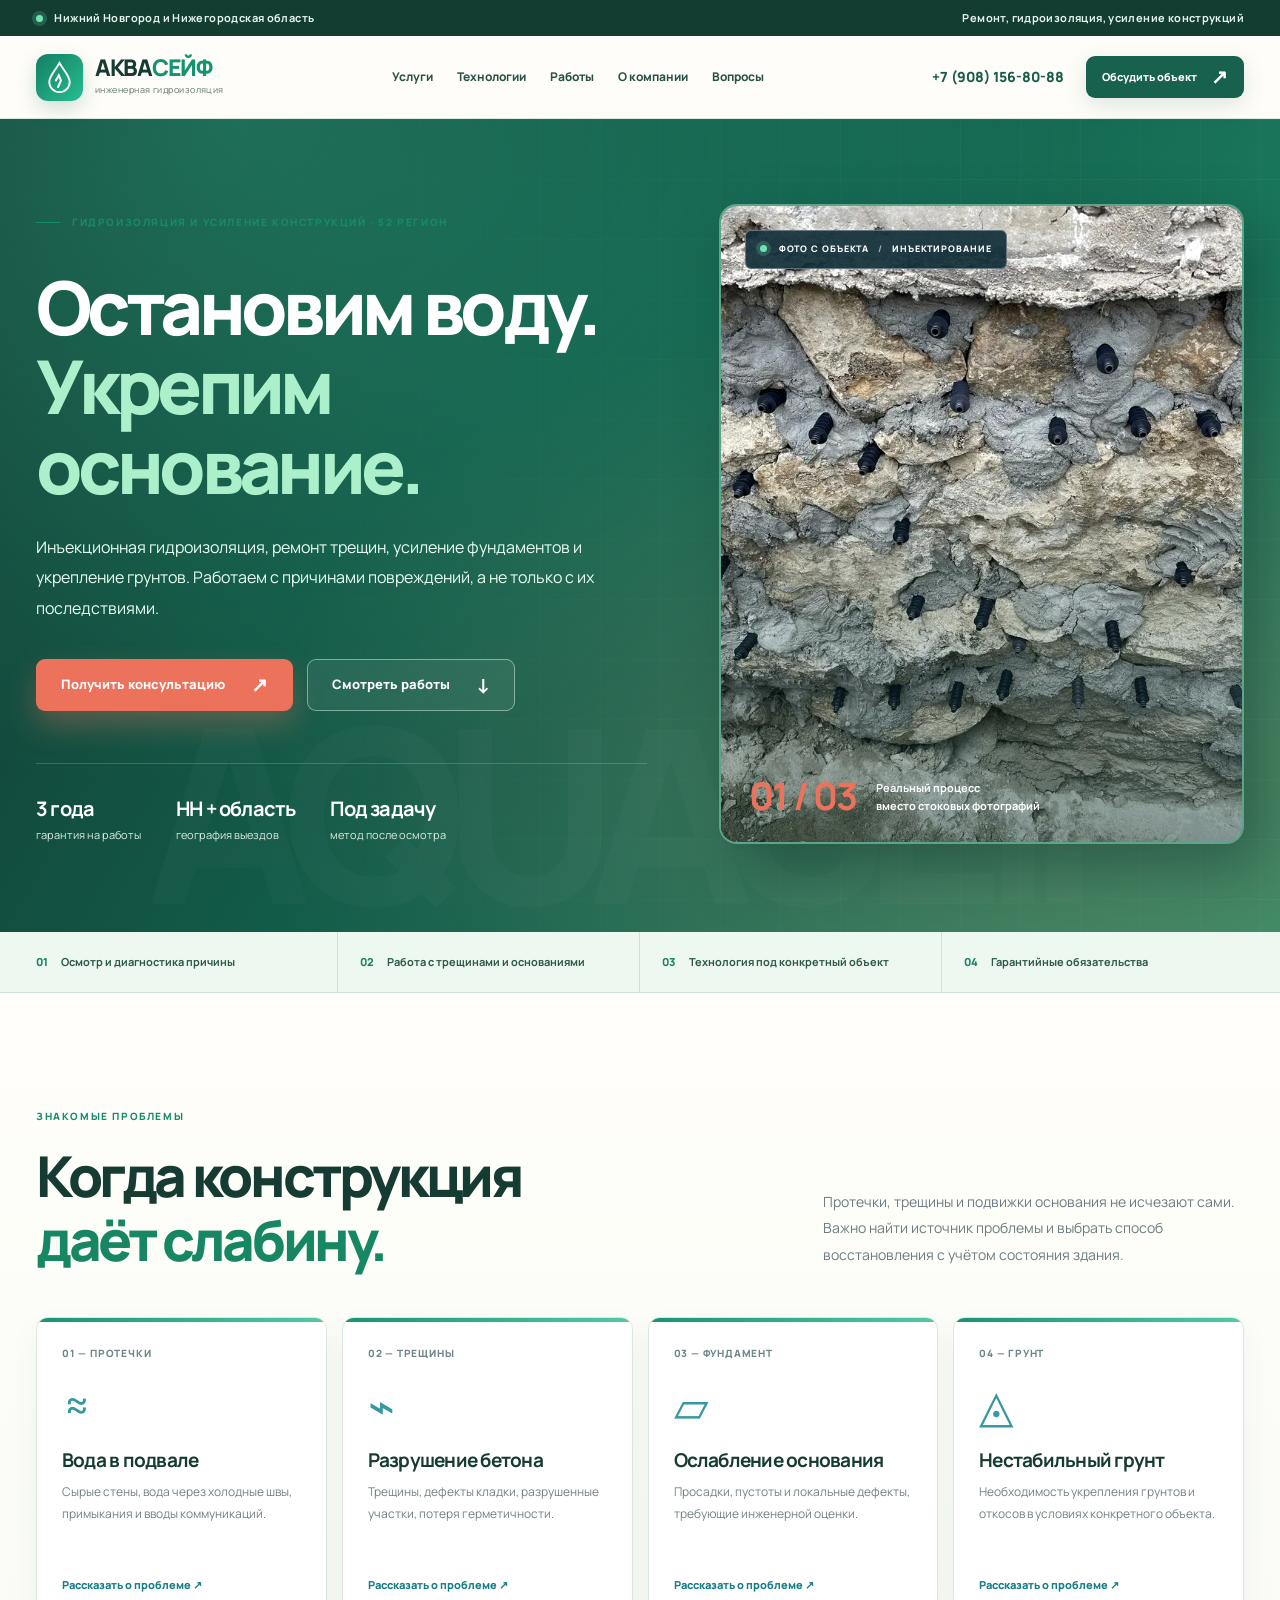
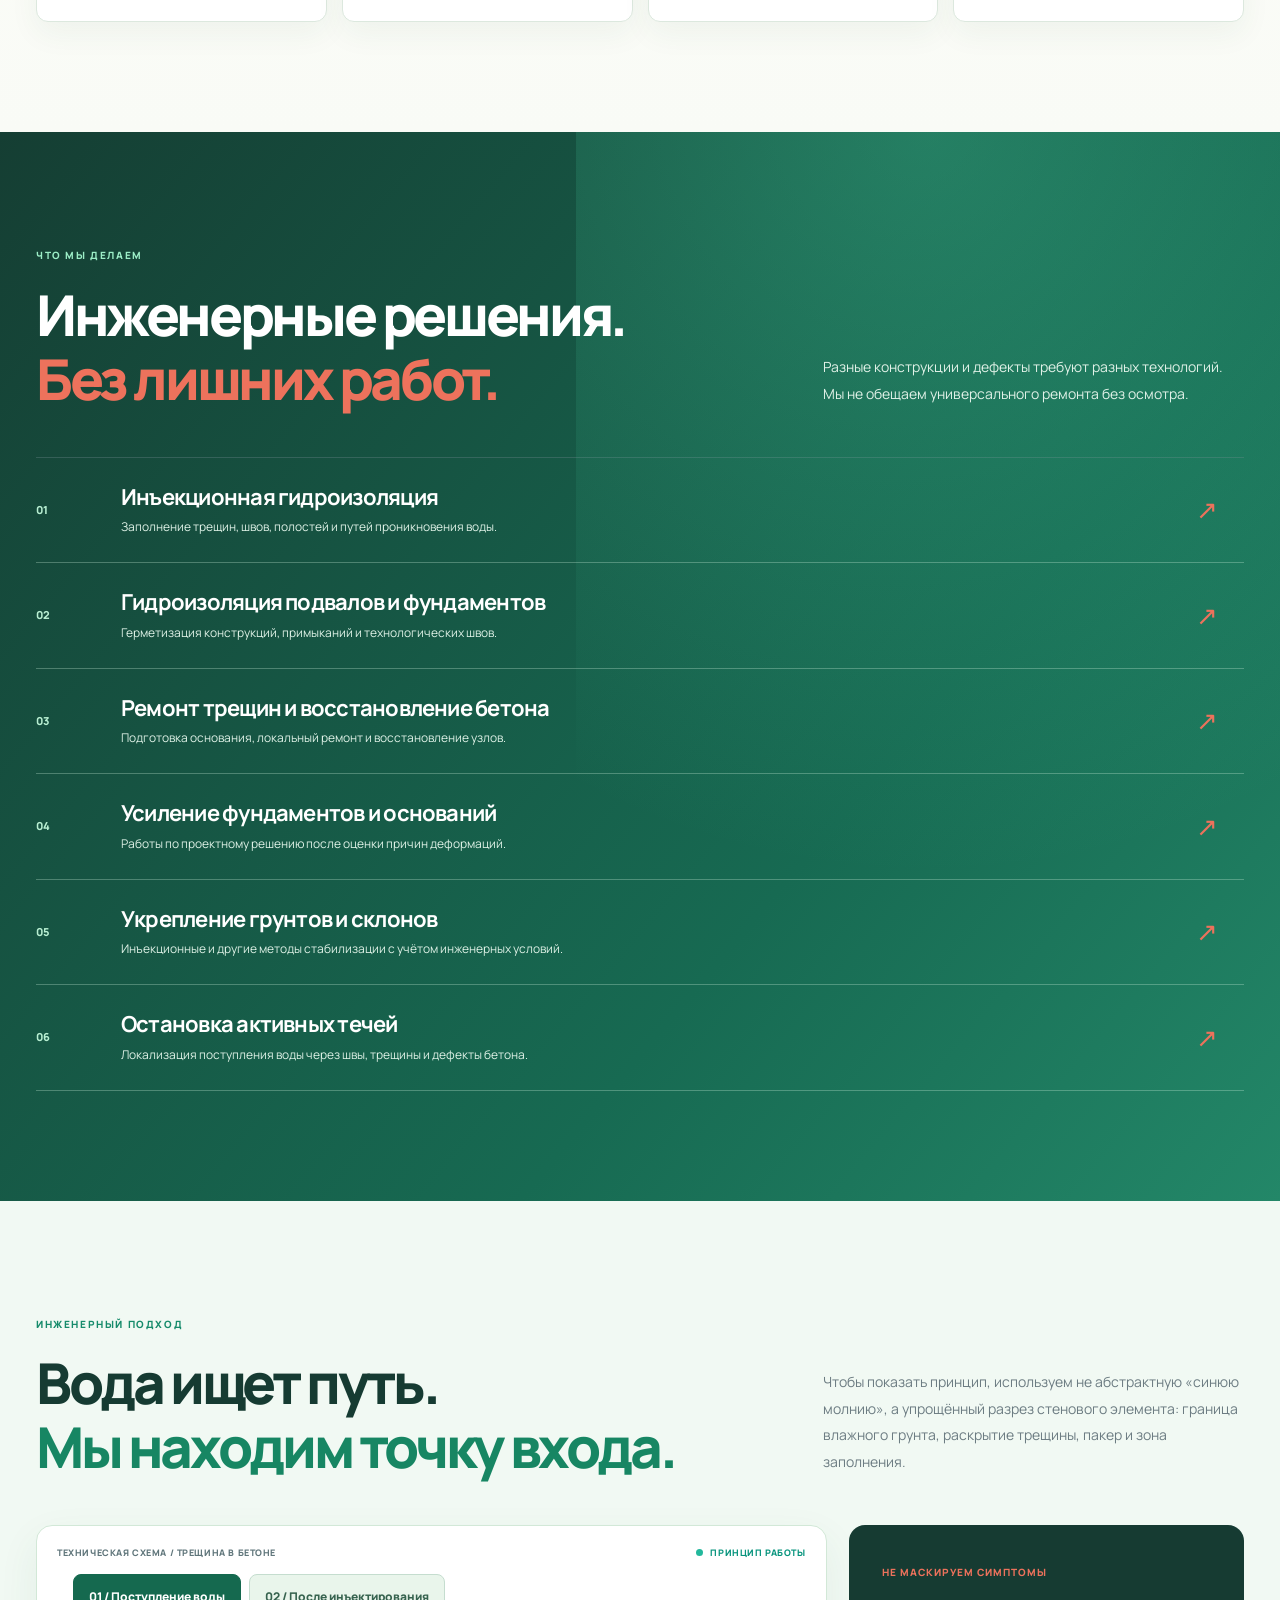
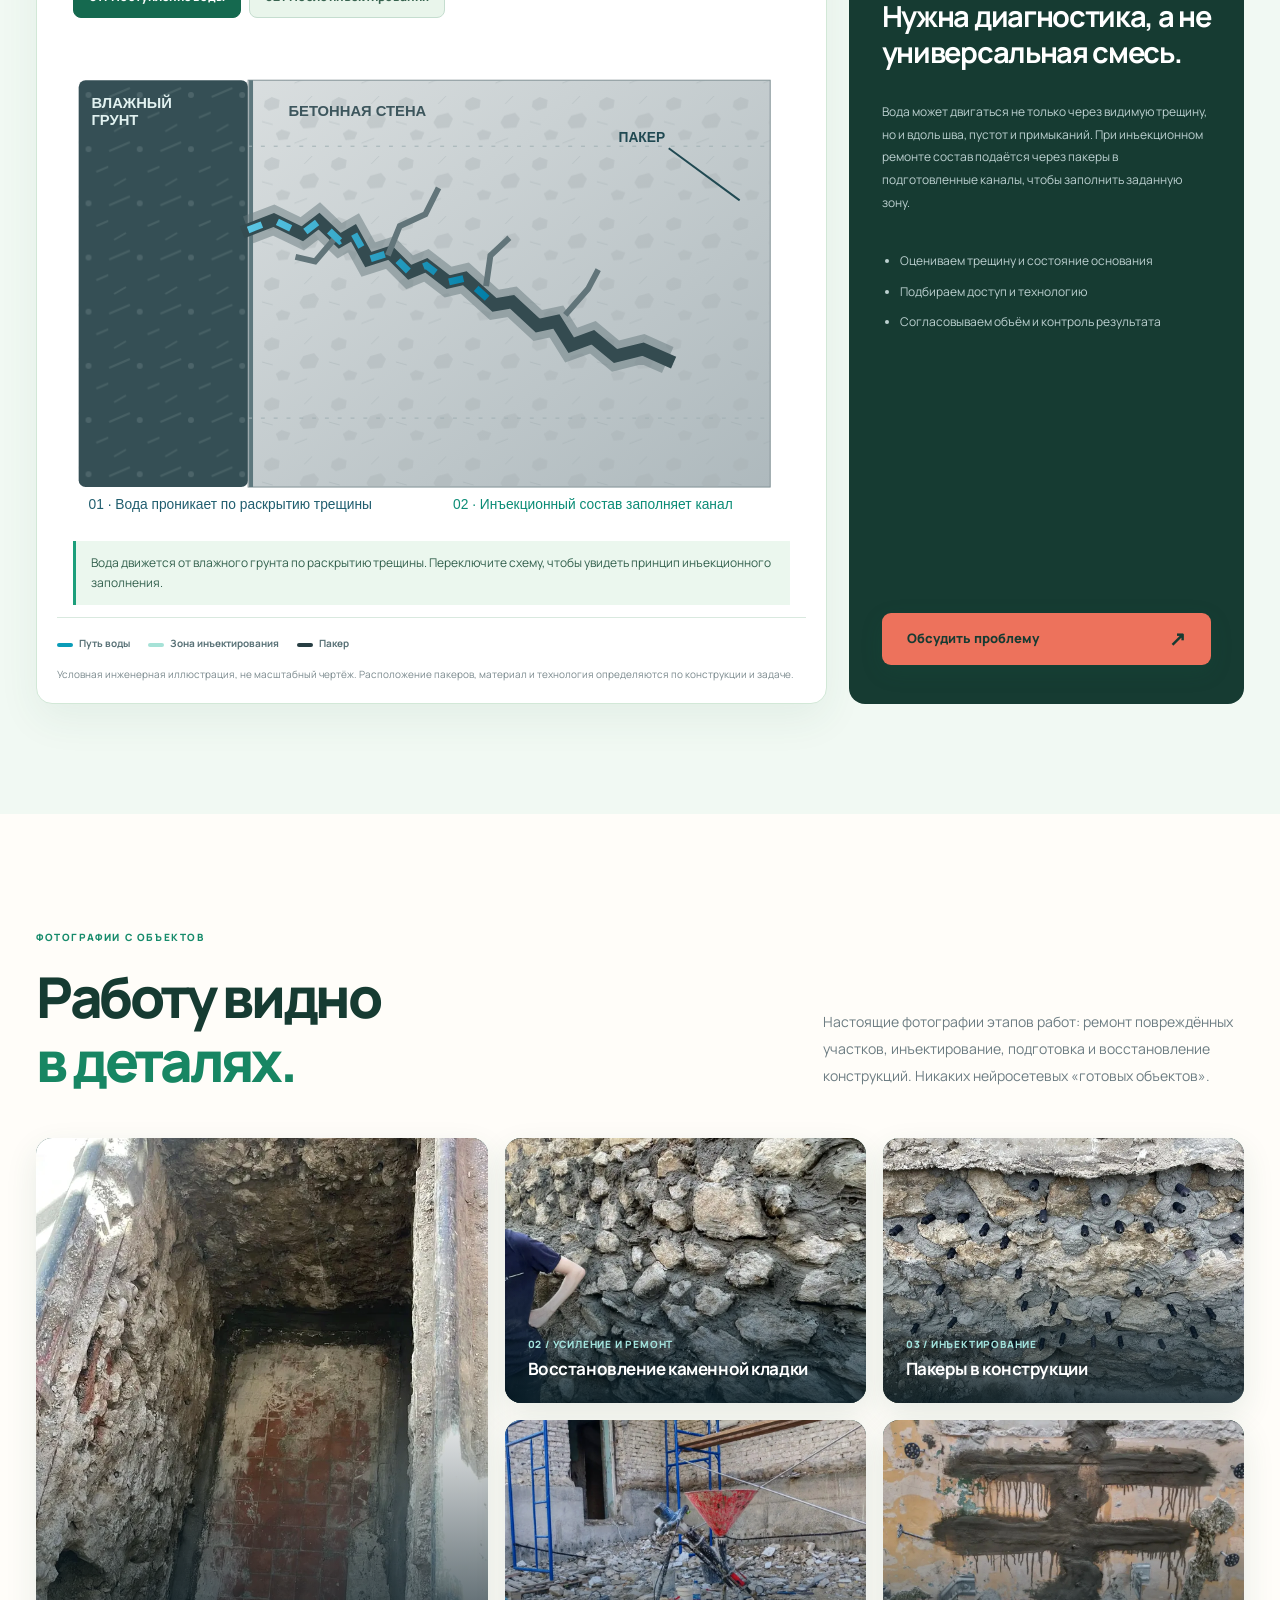
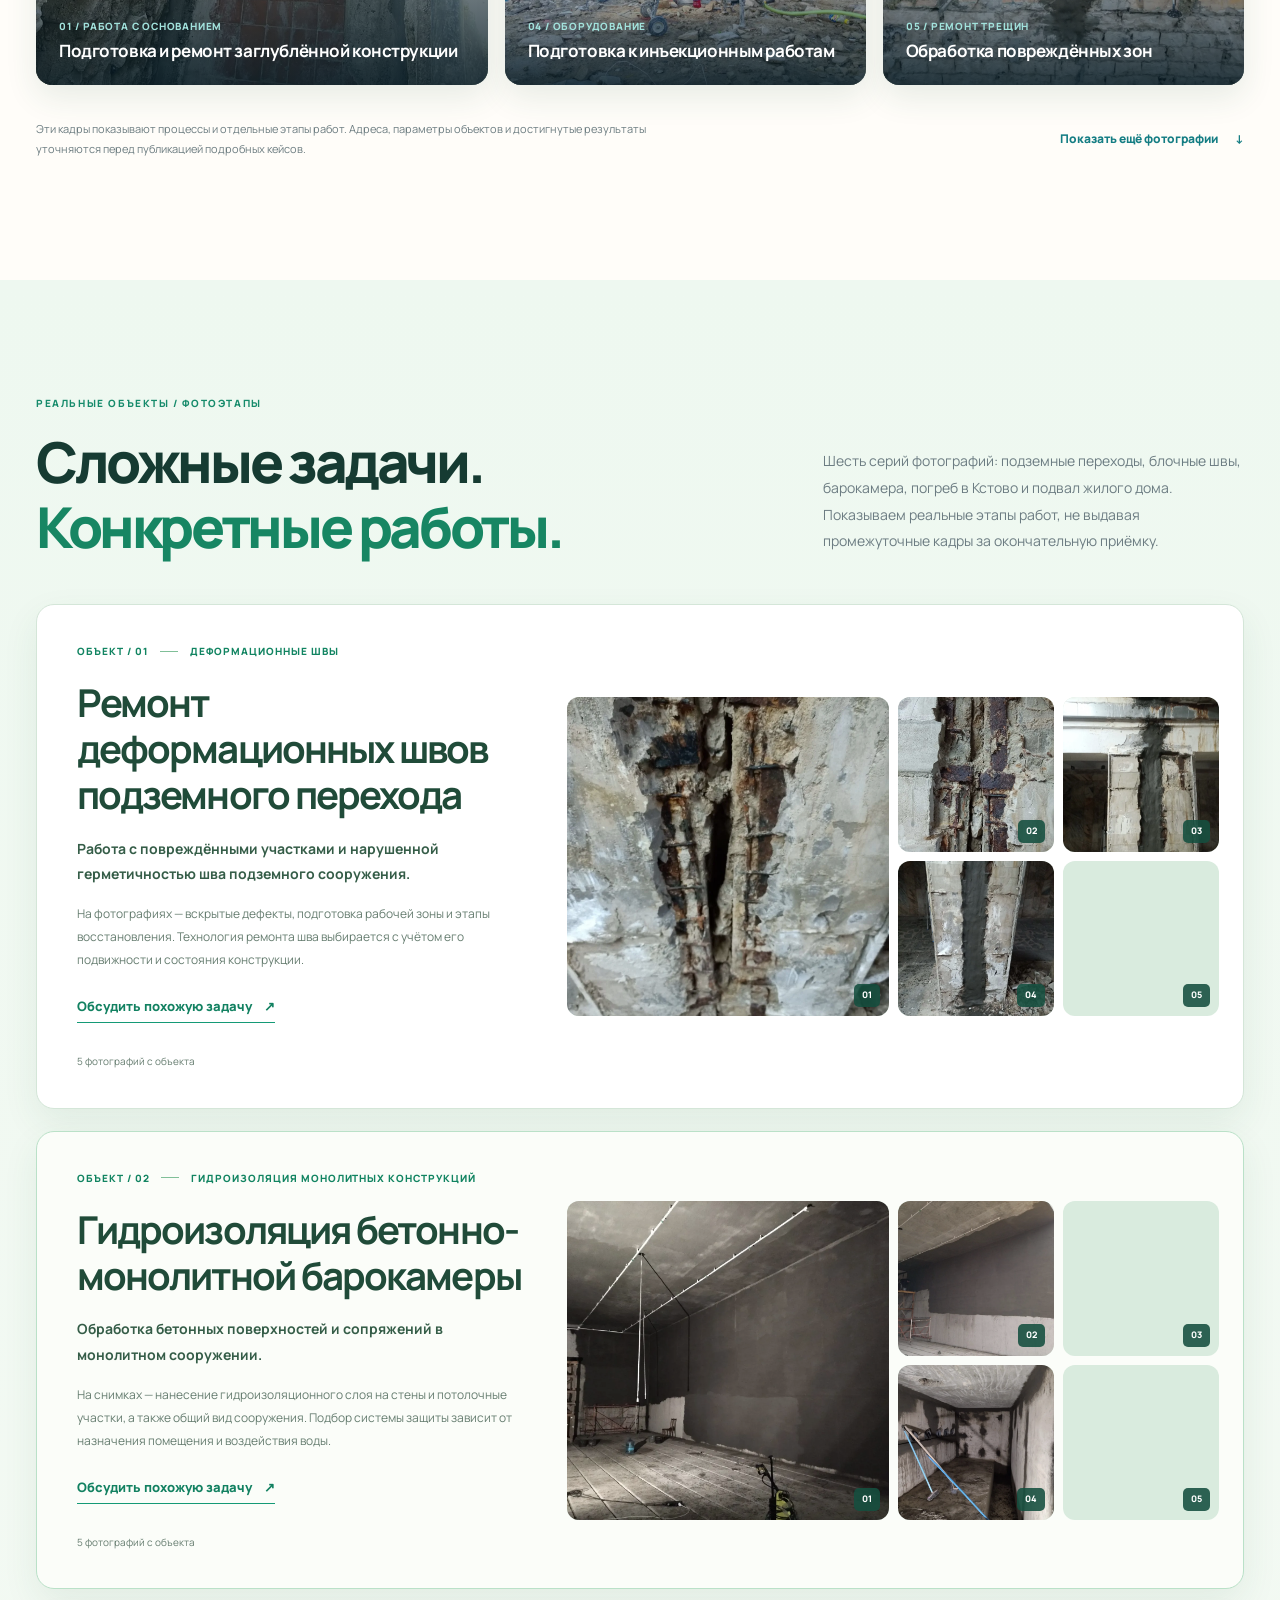
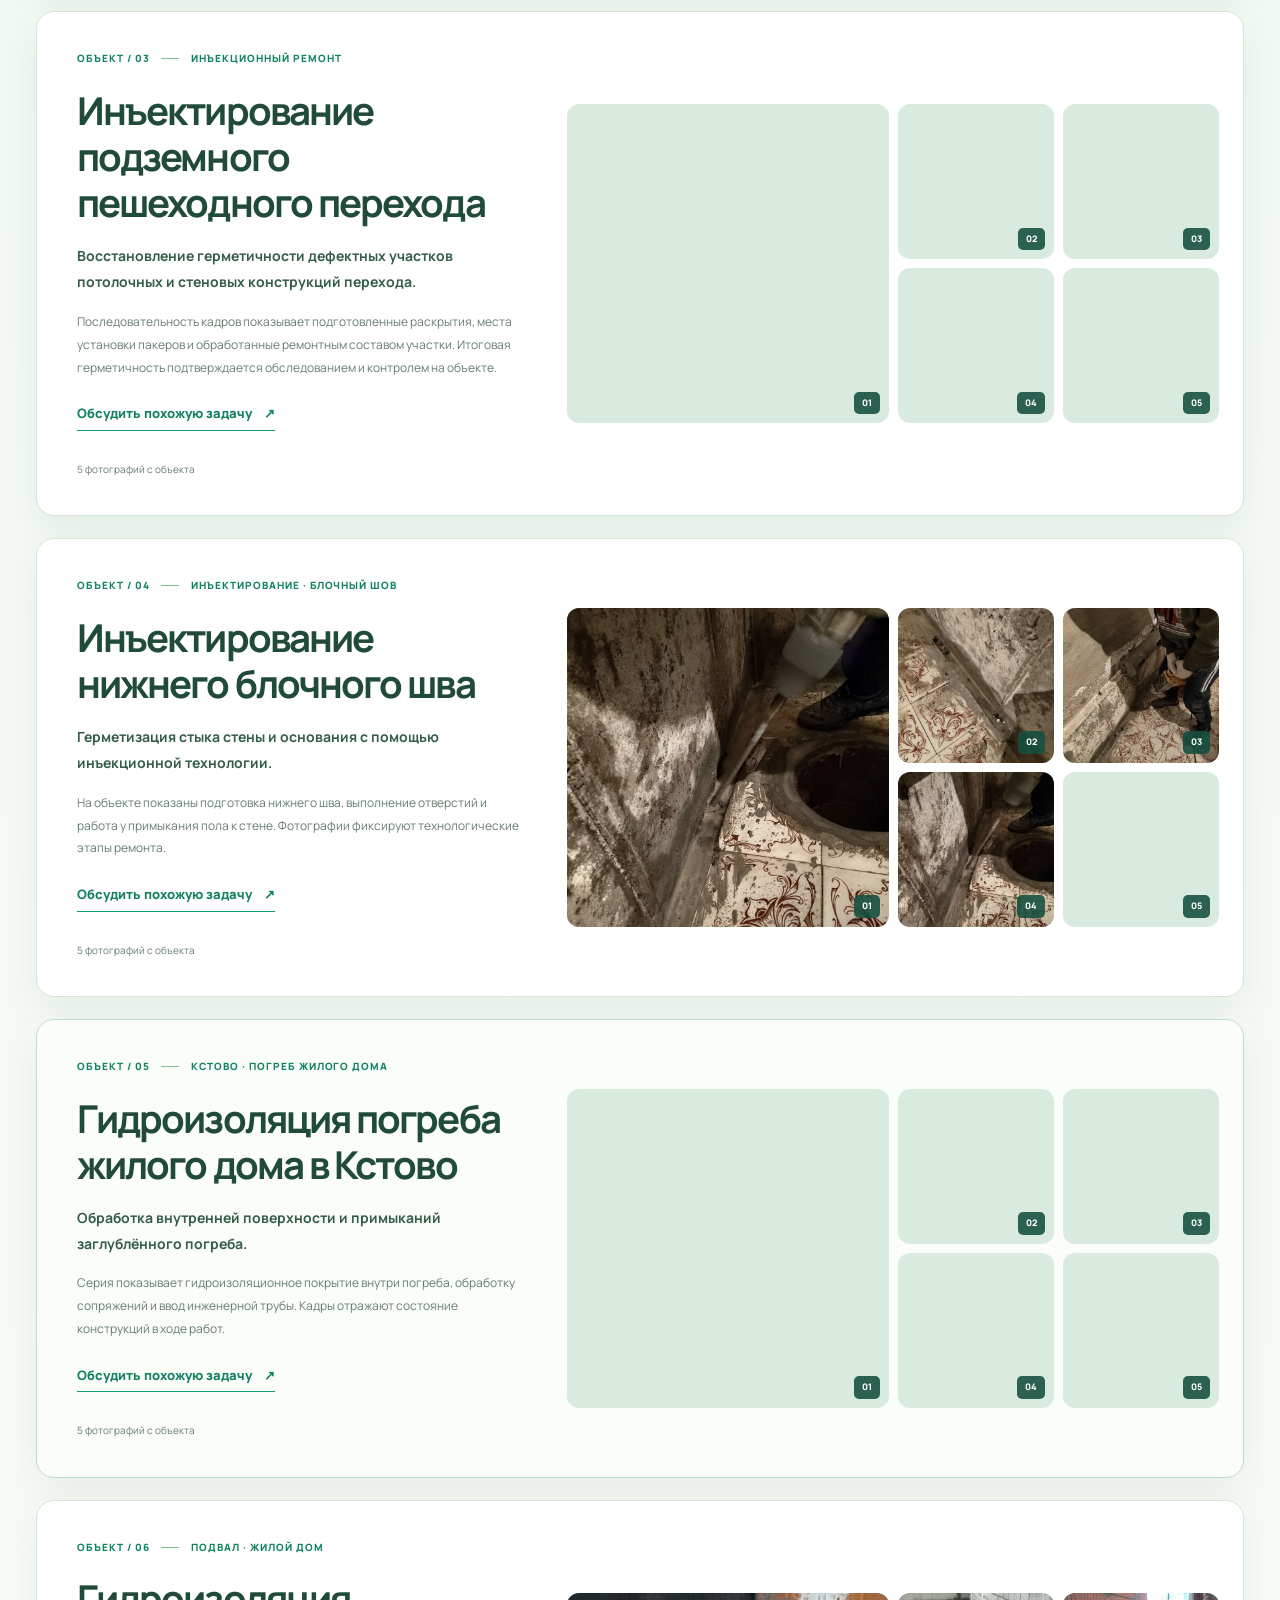
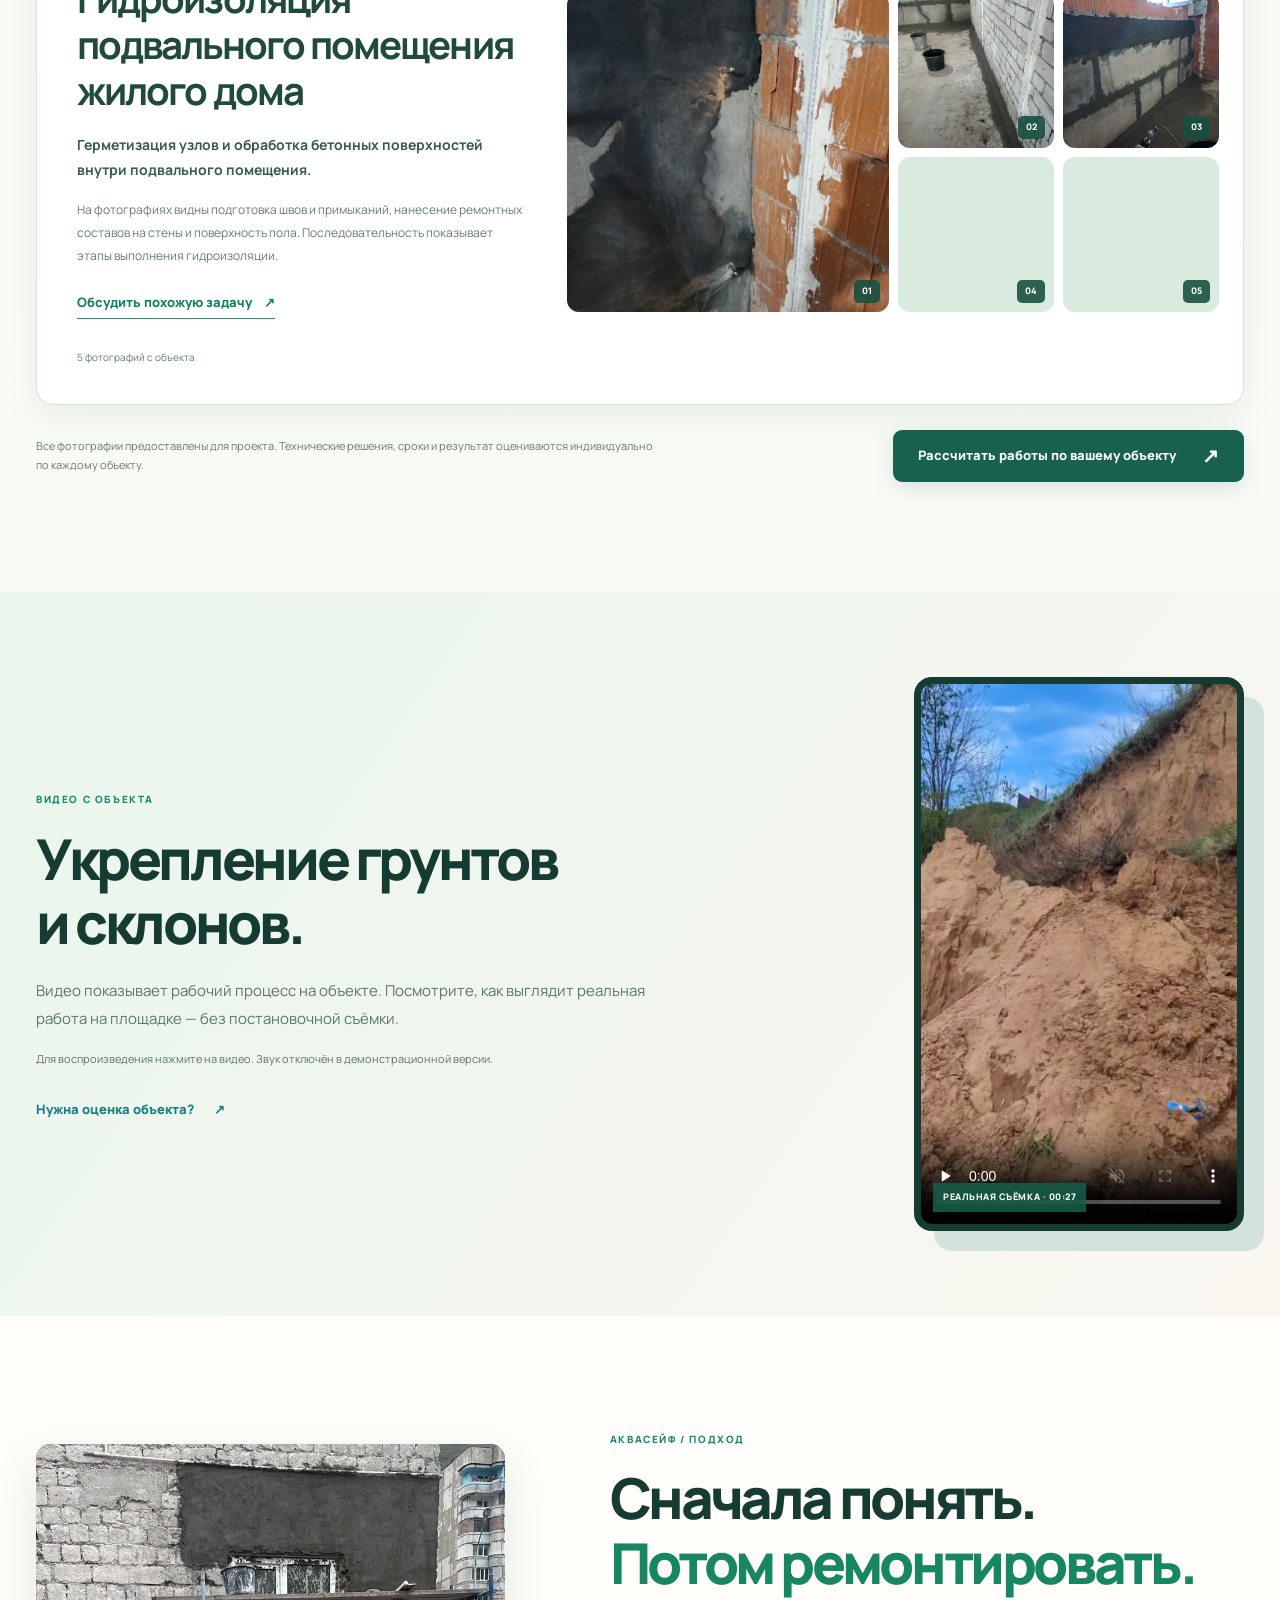
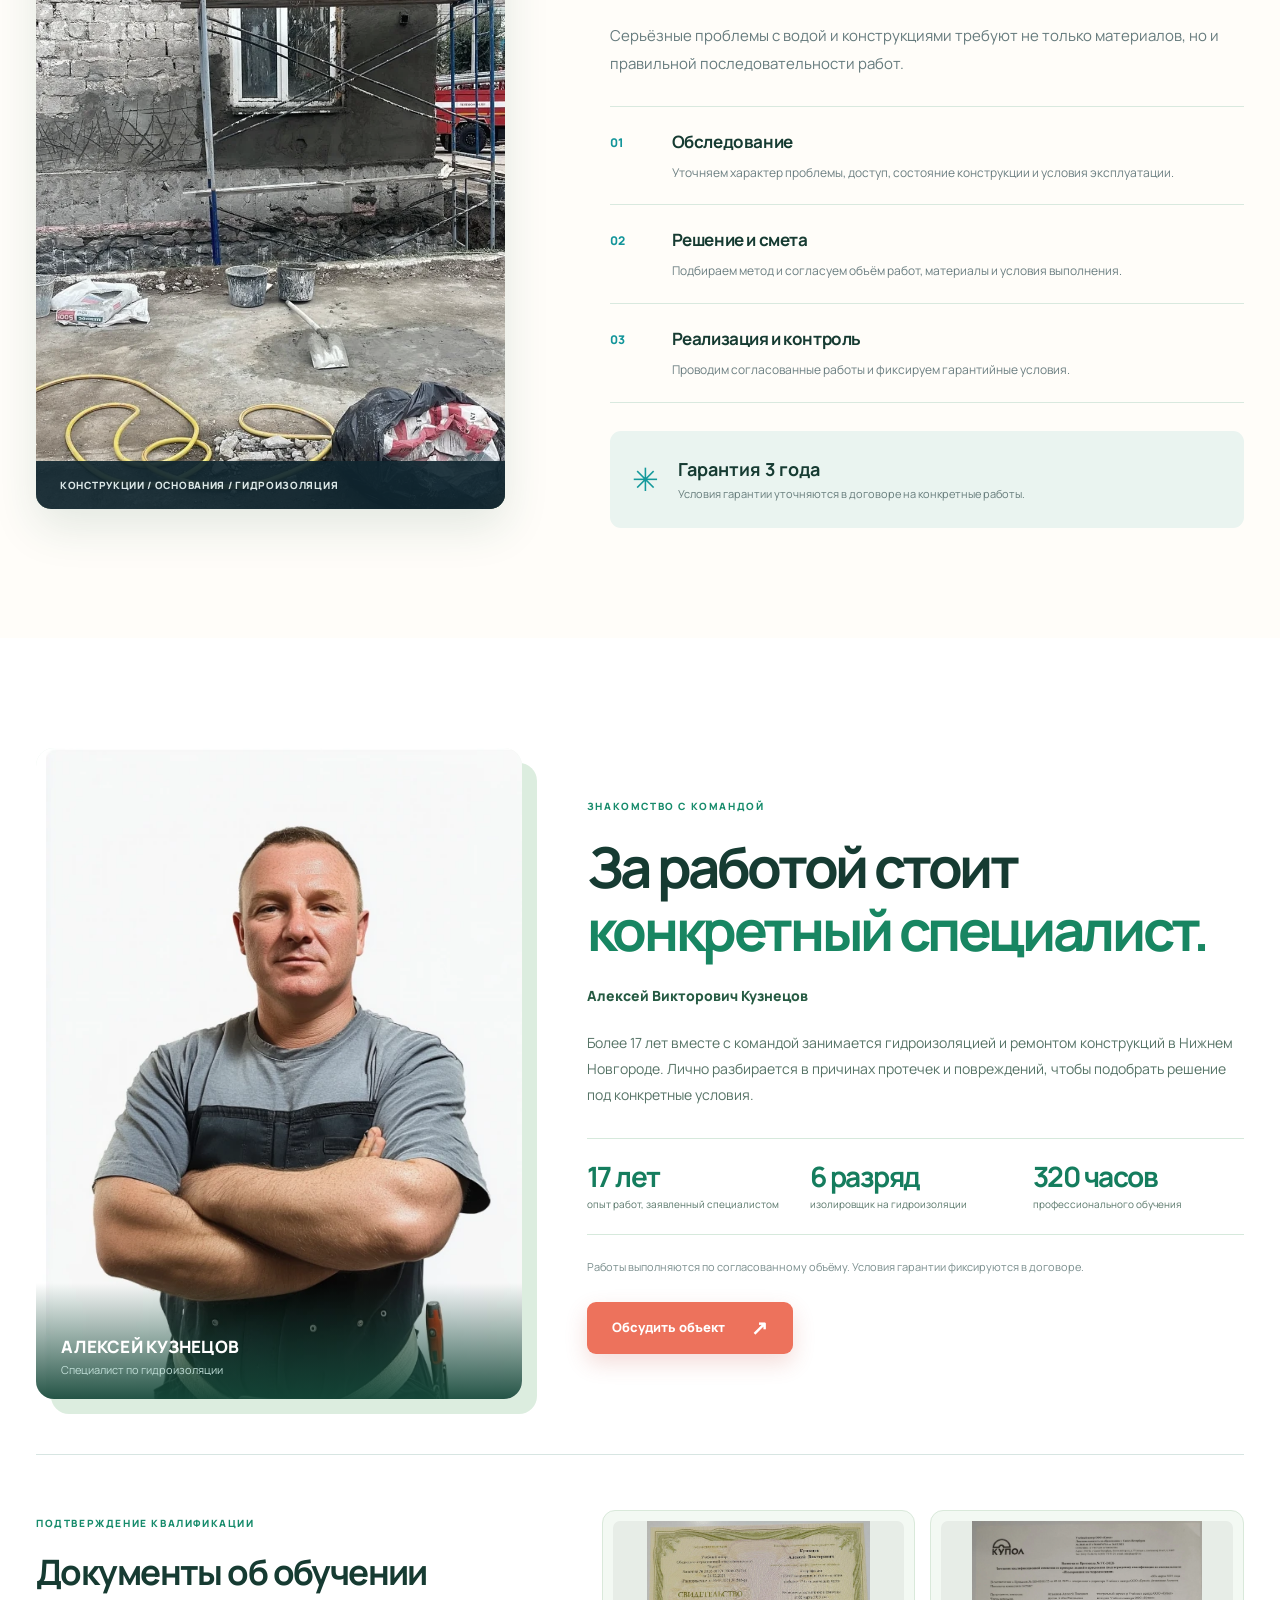
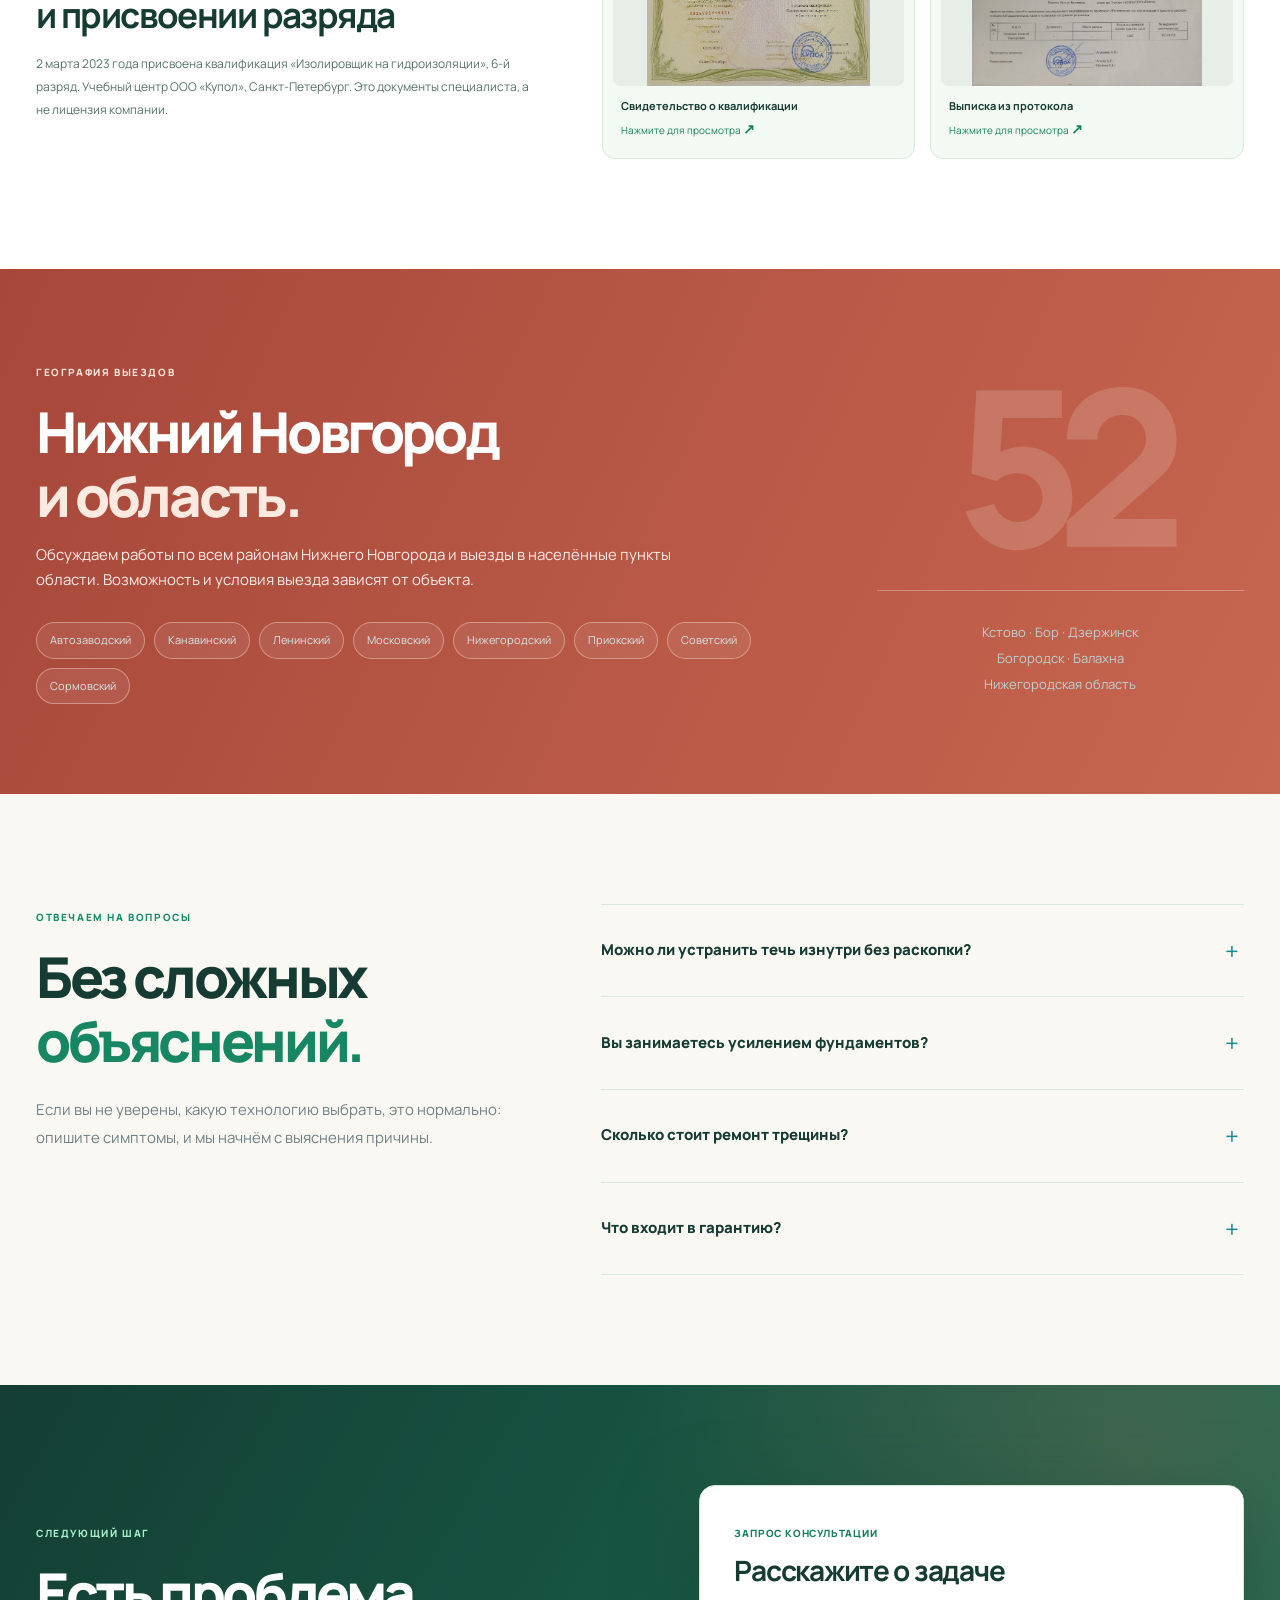
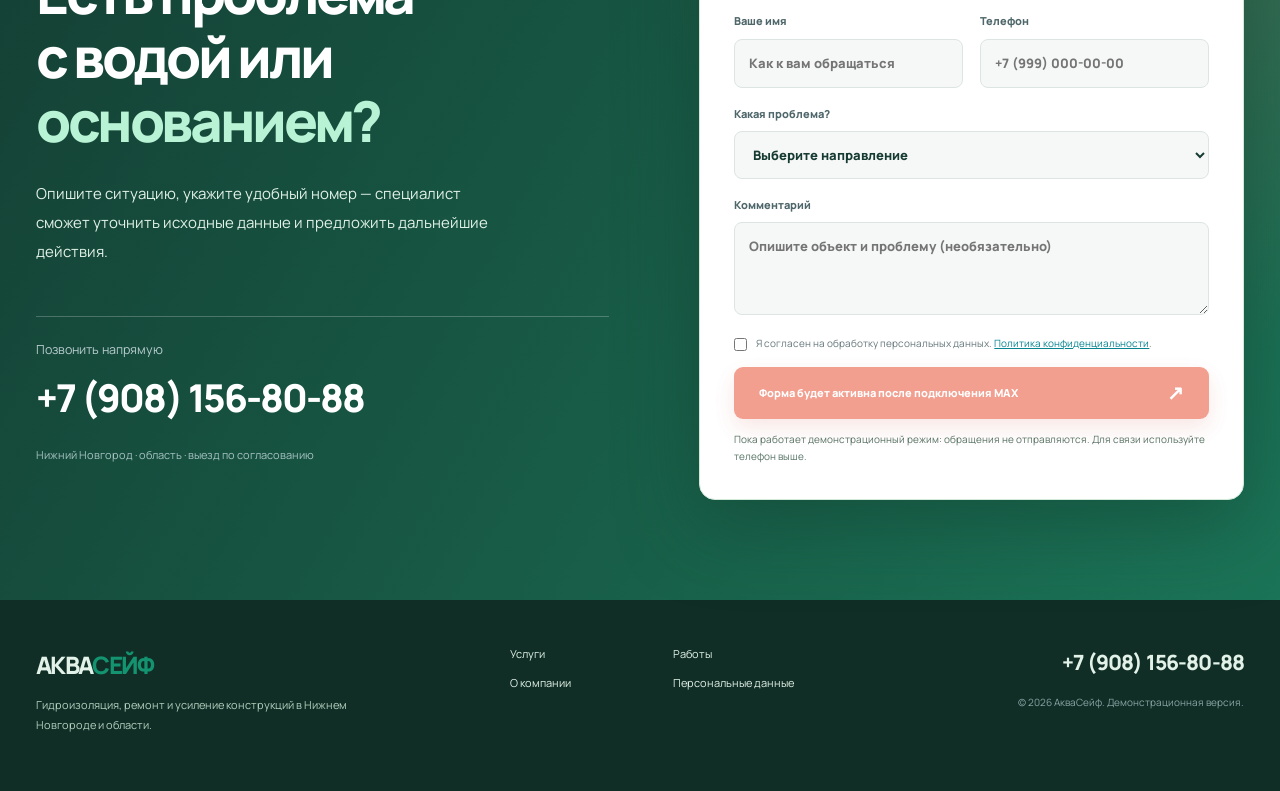
==== commit 02398d5a: "fix: bust stylesheet cache for new forest palette" ====
--- a/index.html
+++ b/index.html
@@ -6,7 +6,7 @@
 <meta name="description" content="АкваСейф: гидроизоляция подвалов и фундаментов, ремонт трещин, инъектирование, усиление оснований и укрепление грунтов в Нижнем Новгороде и Нижегородской области. Гарантия 3 года. Телефон +7 (908) 156-80-88.">
 <meta name="robots" content="noindex,nofollow" id="demo-robots">
 <link rel="icon" href="assets/favicon.svg" type="image/svg+xml"><link rel="preconnect" href="https://fonts.googleapis.com"><link rel="preconnect" href="https://fonts.gstatic.com" crossorigin>
-<link href="https://fonts.googleapis.com/css2?family=Manrope:wght@400;500;600;700;800&display=swap" rel="stylesheet"><link rel="stylesheet" href="assets/styles.css"><script src="assets/script.js" defer></script>
+<link href="https://fonts.googleapis.com/css2?family=Manrope:wght@400;500;600;700;800&display=swap" rel="stylesheet"><link rel="stylesheet" href="assets/styles.css?v=forest-3-1"><script src="assets/script.js" defer></script>
 <script type="application/ld+json">{"@context":"https://schema.org","@type":"Organization","name":"АкваСейф","telephone":"+79081568088","areaServed":[{"@type":"City","name":"Нижний Новгород"},{"@type":"AdministrativeArea","name":"Нижегородская область"}]}</script>
 </head>
 <body>
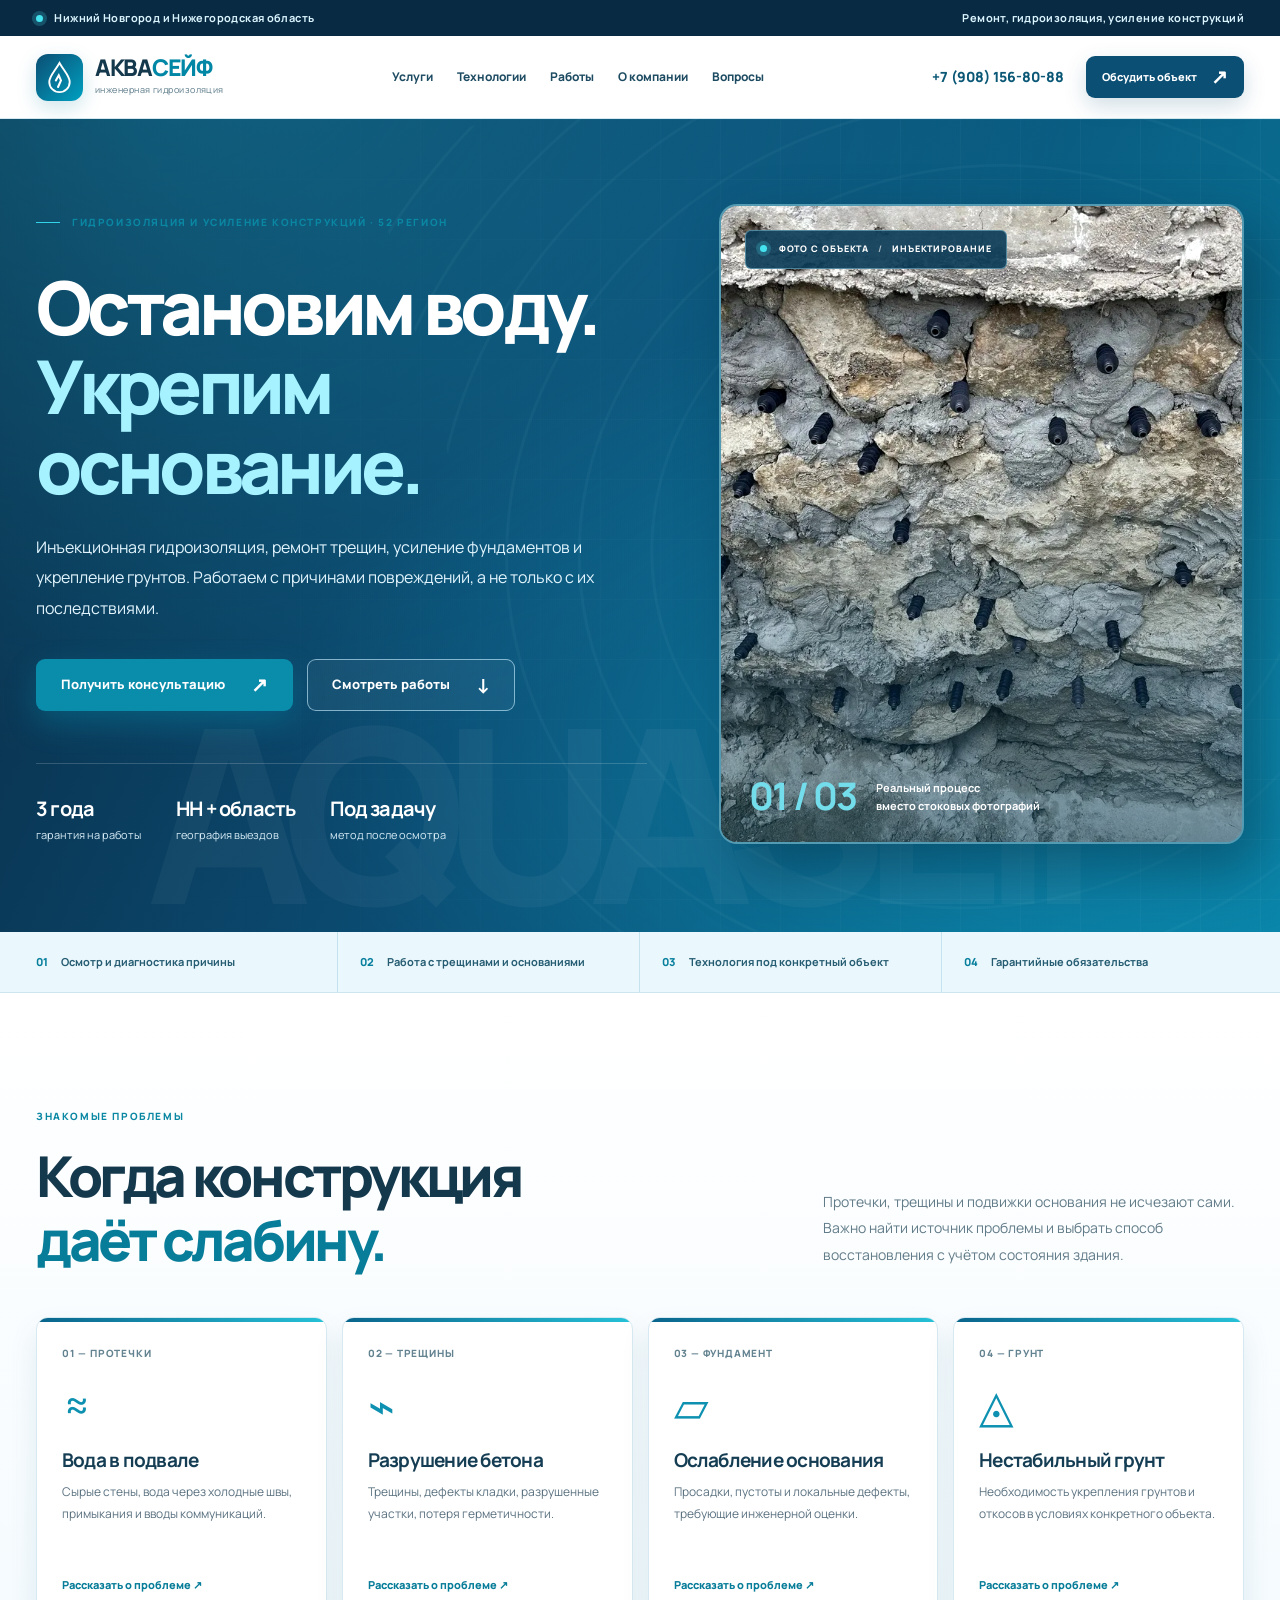
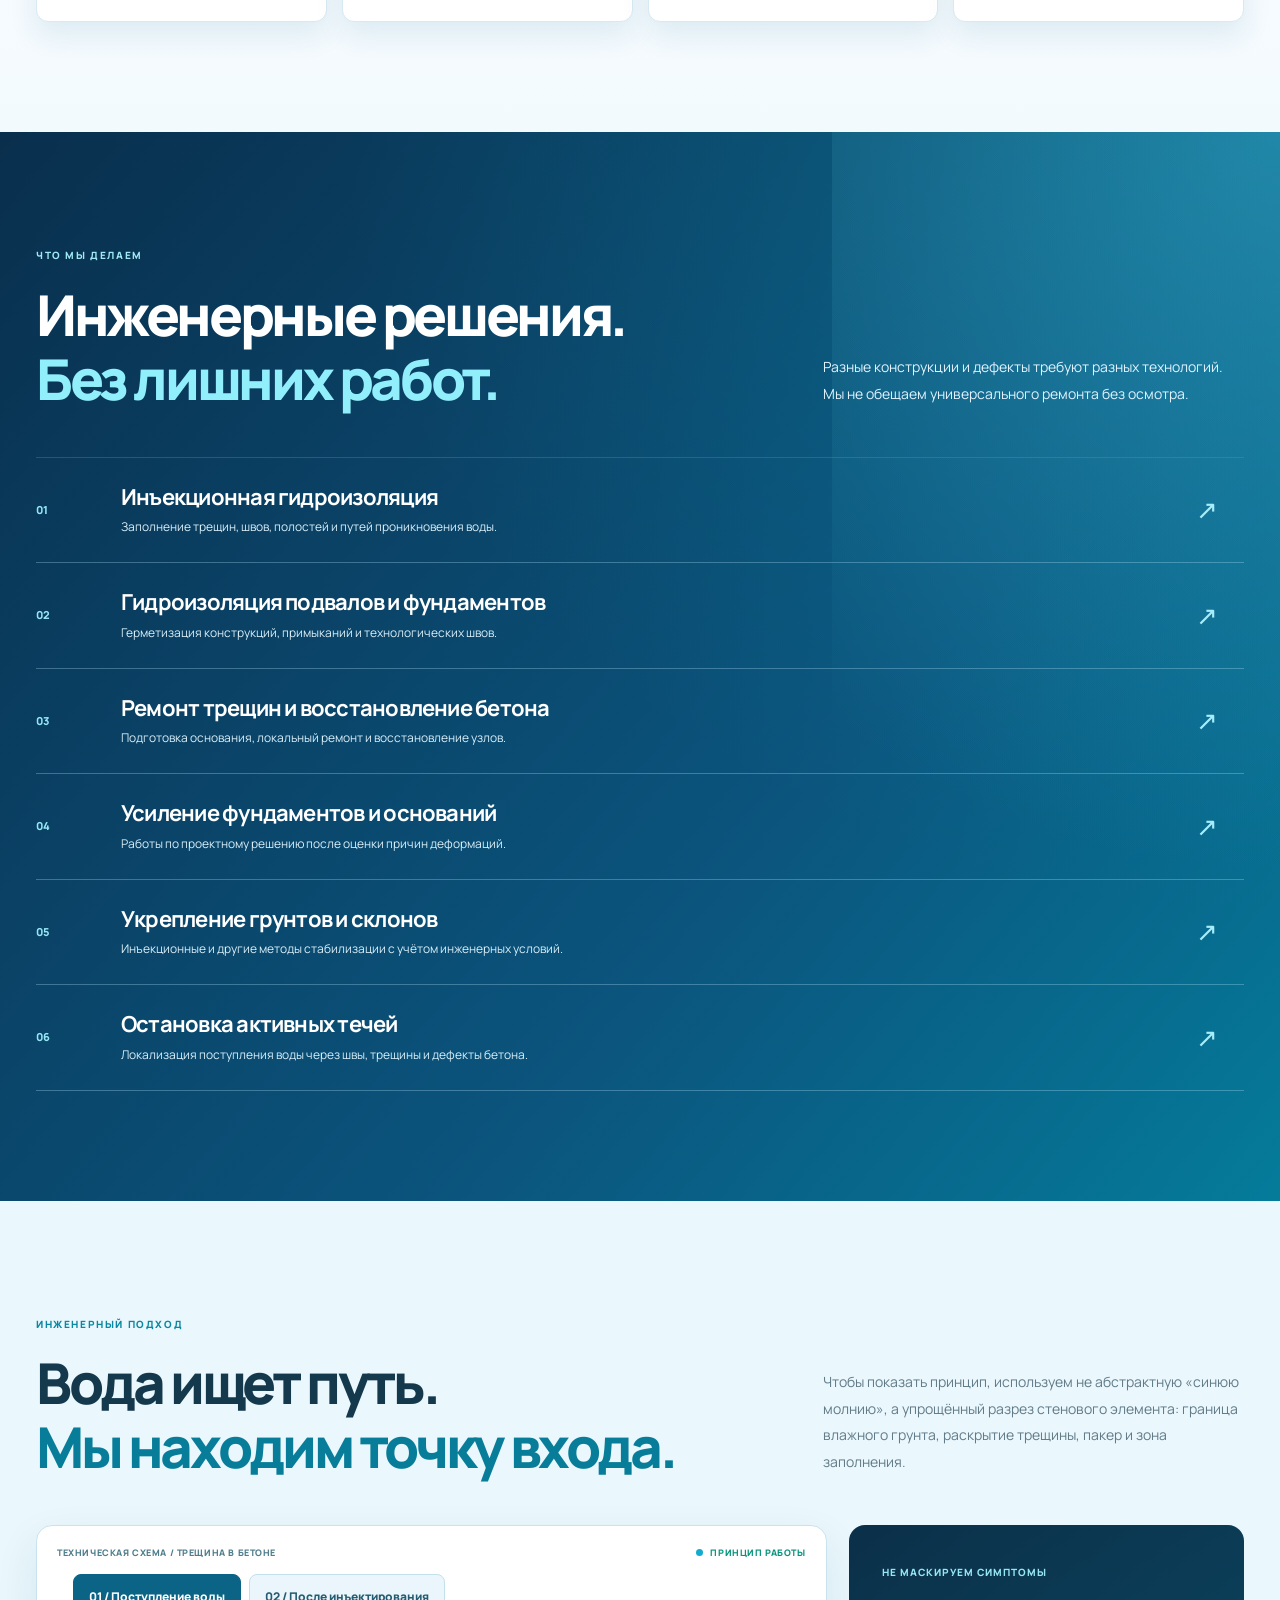
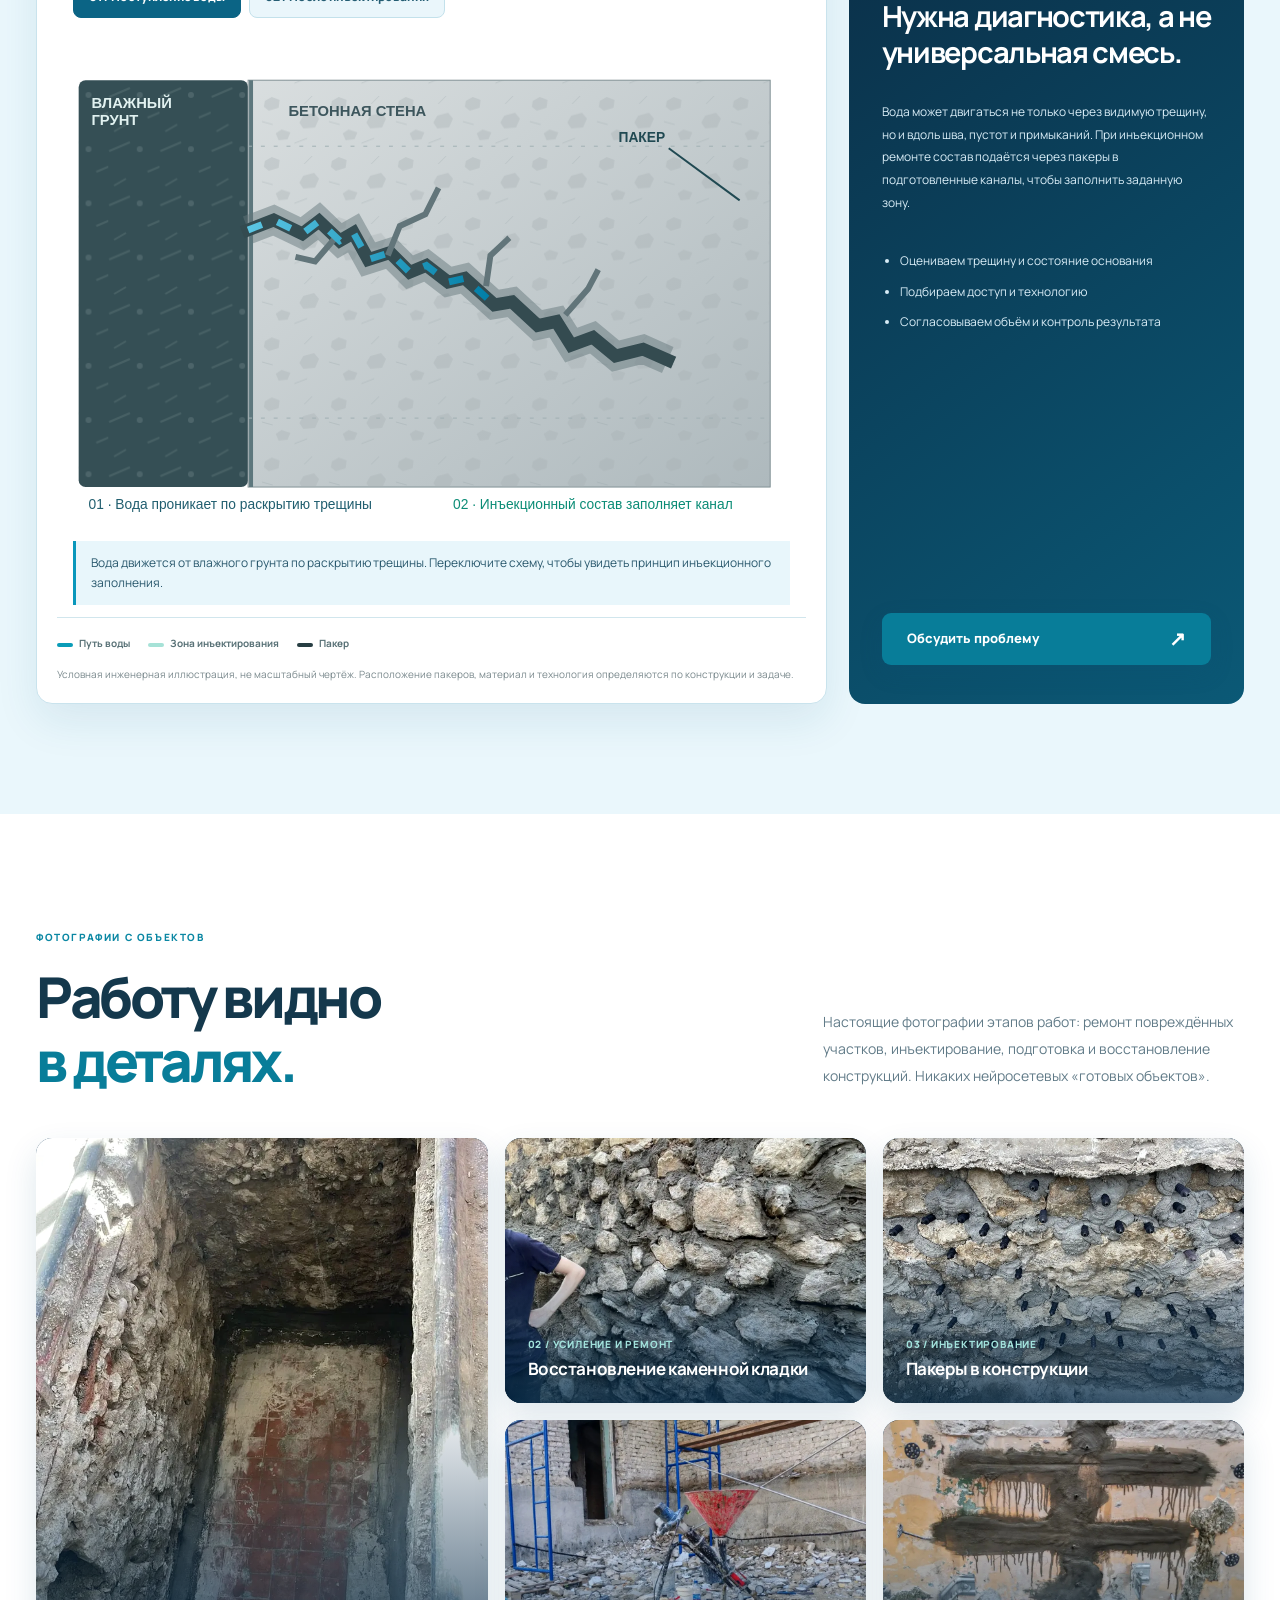
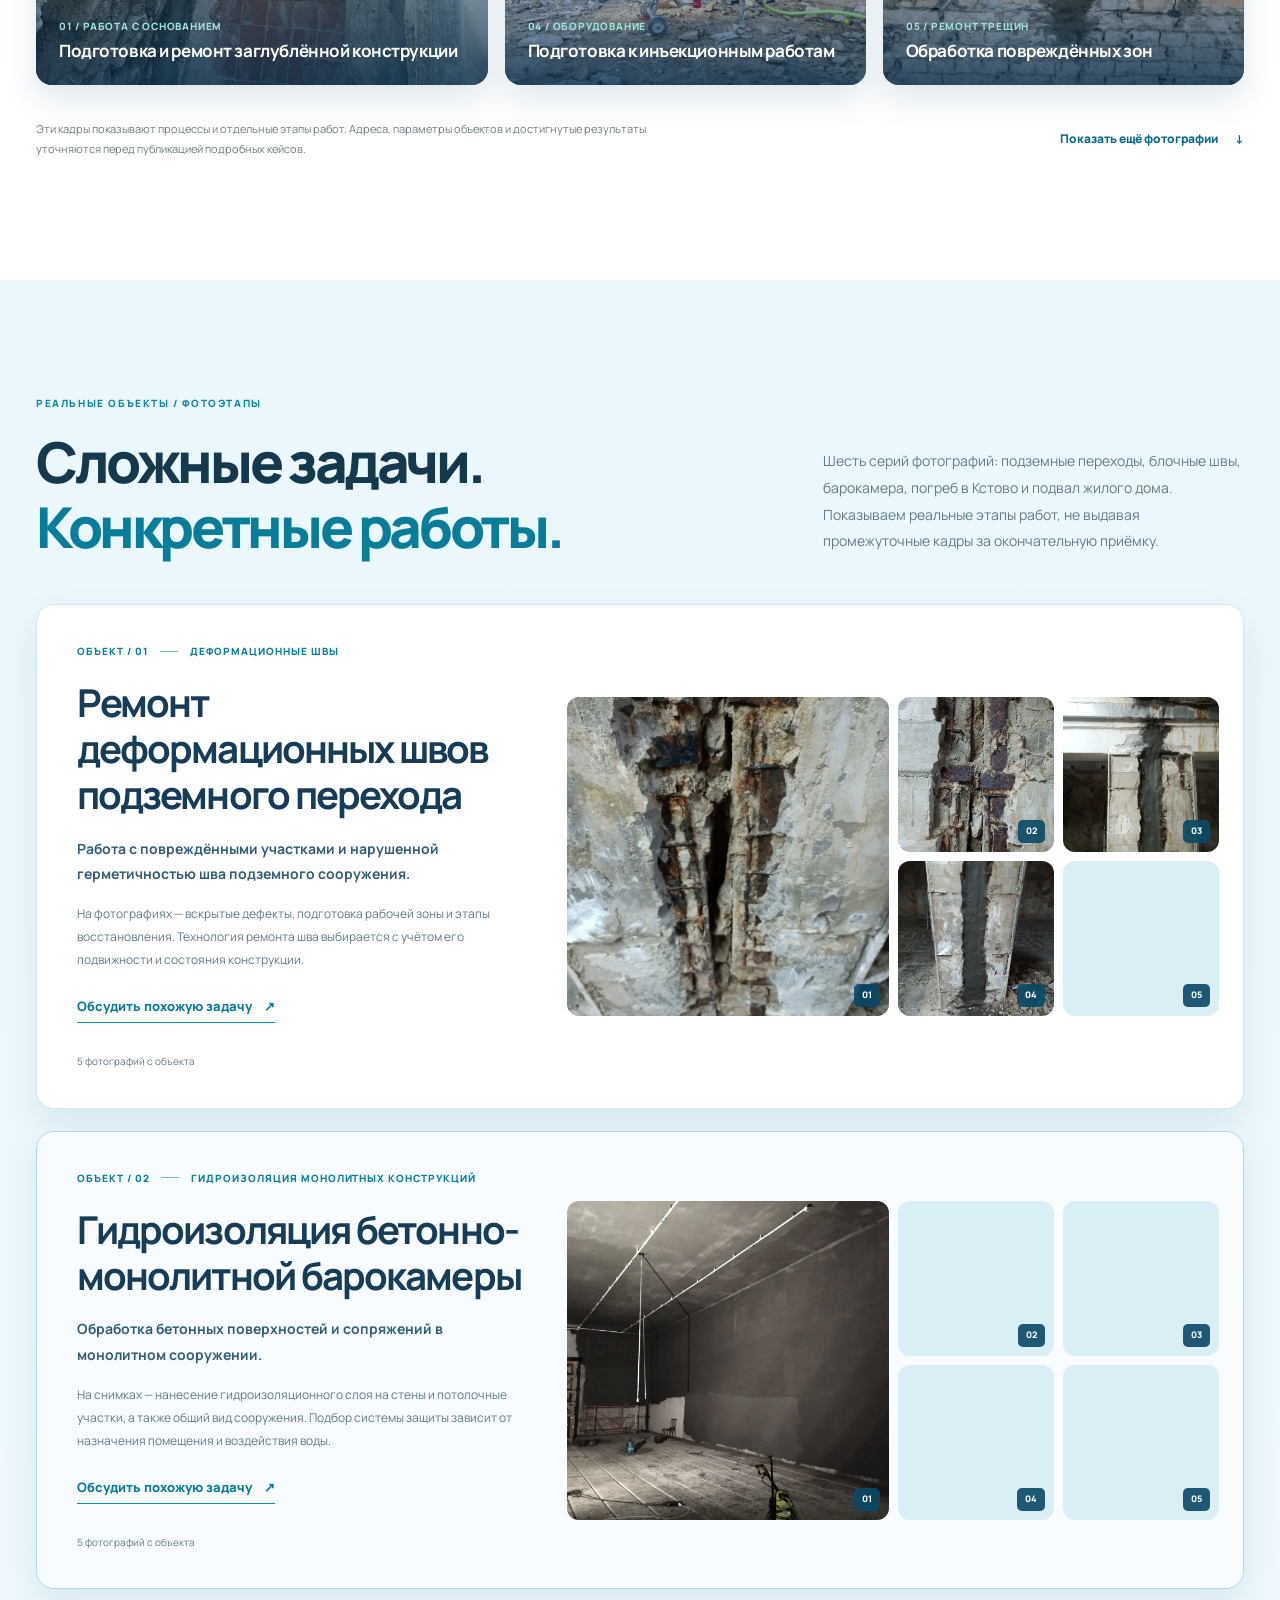
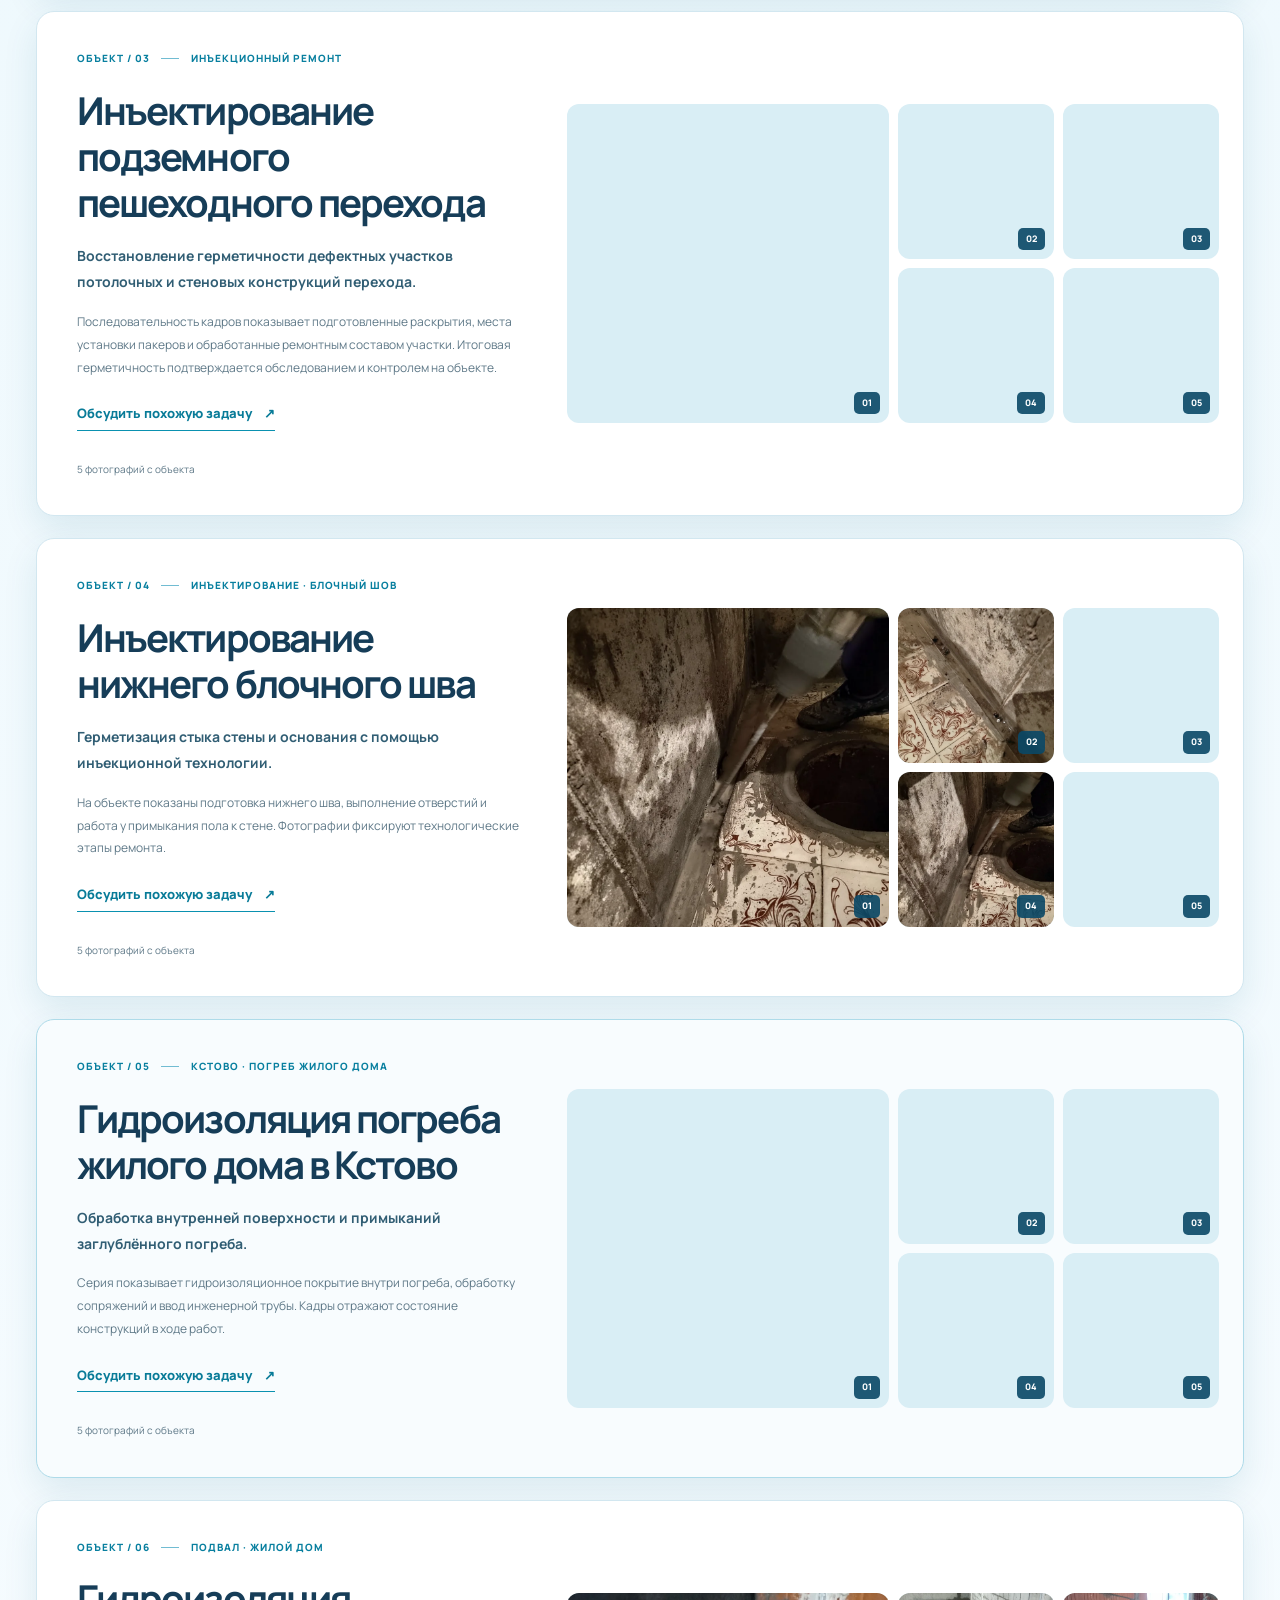
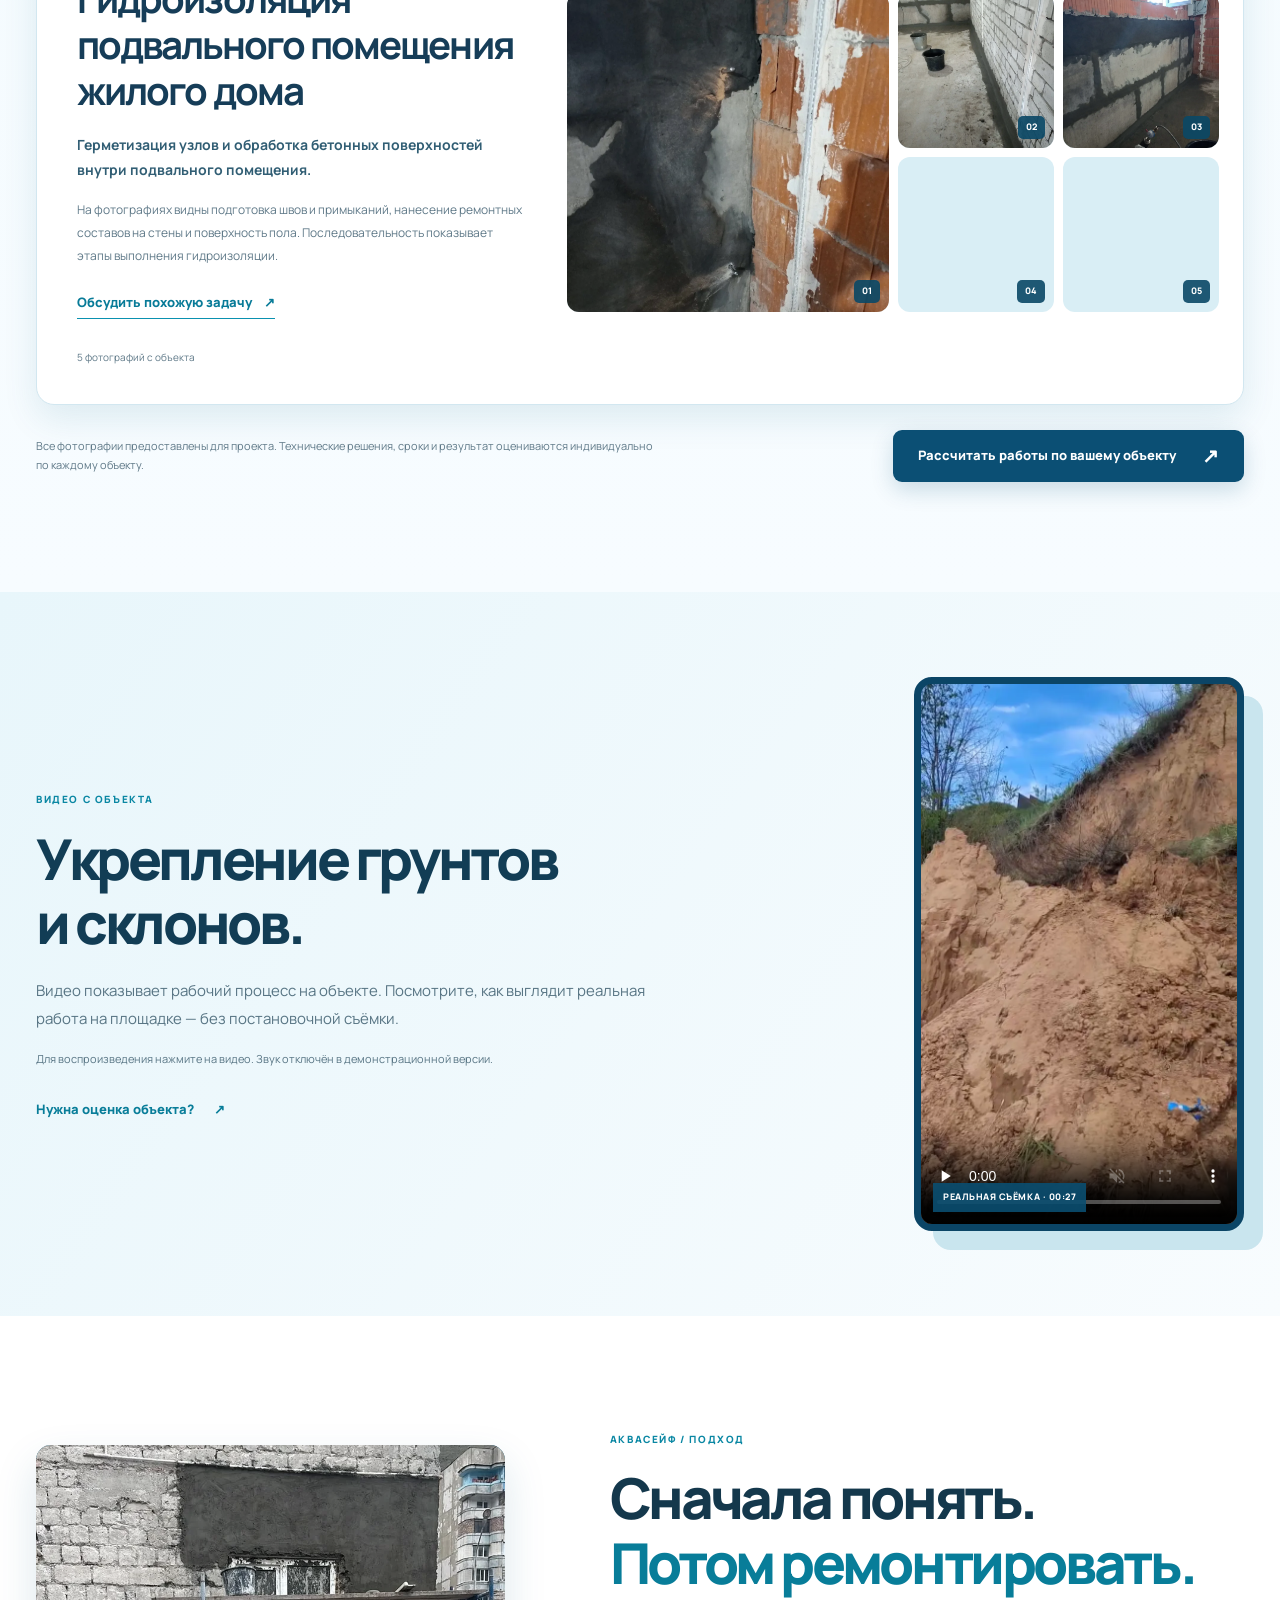
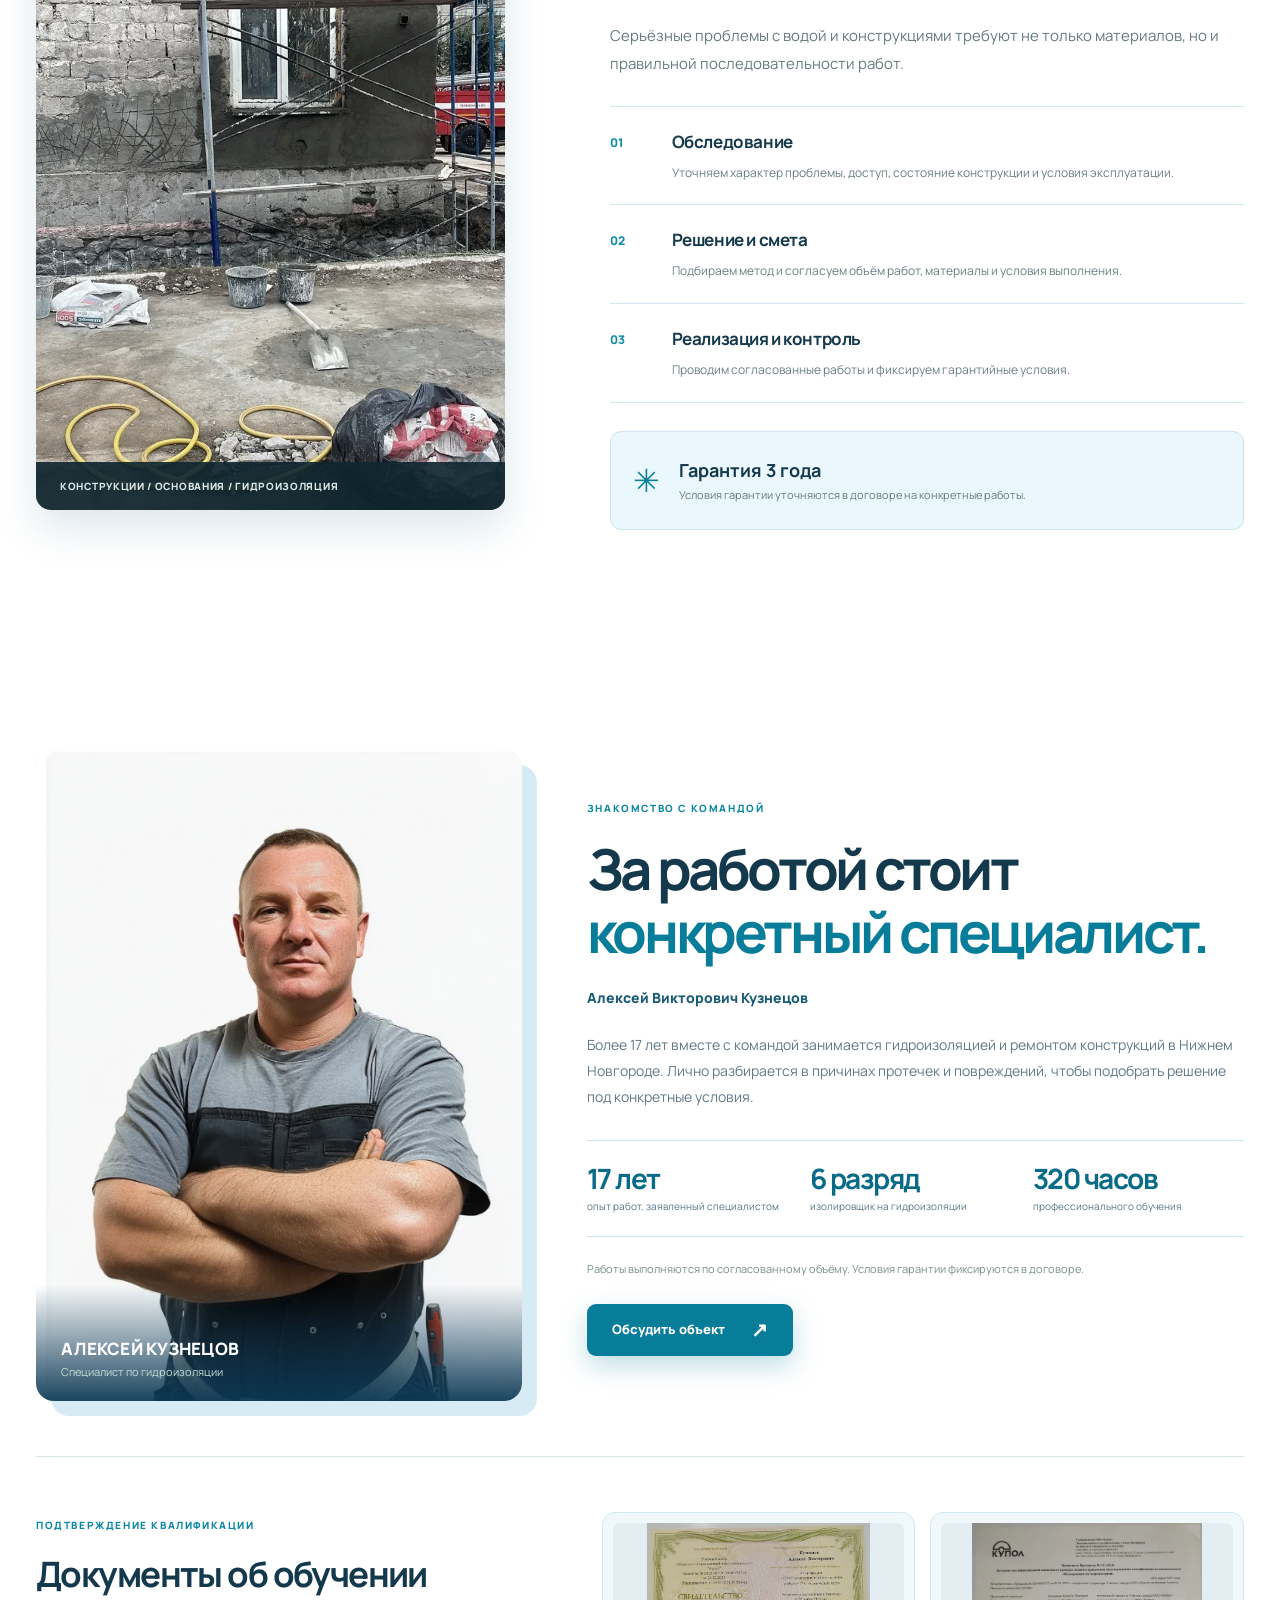
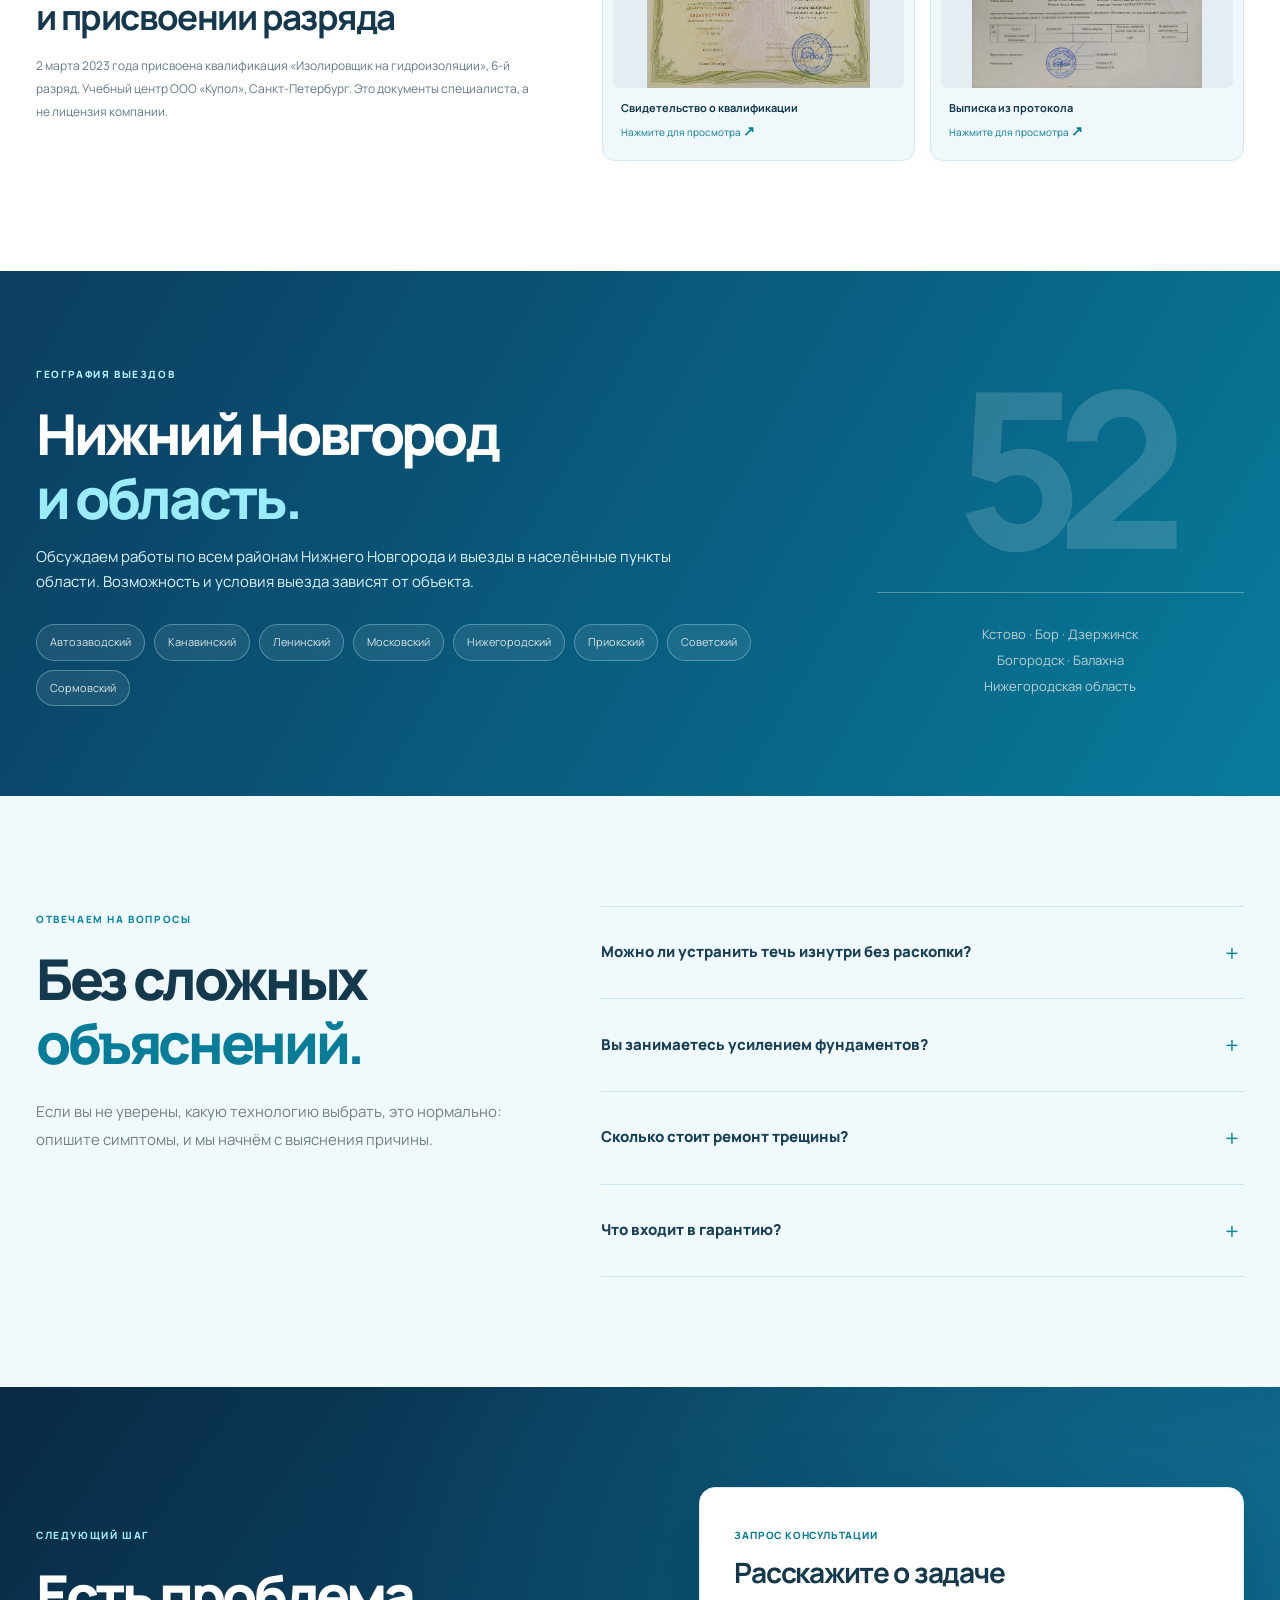
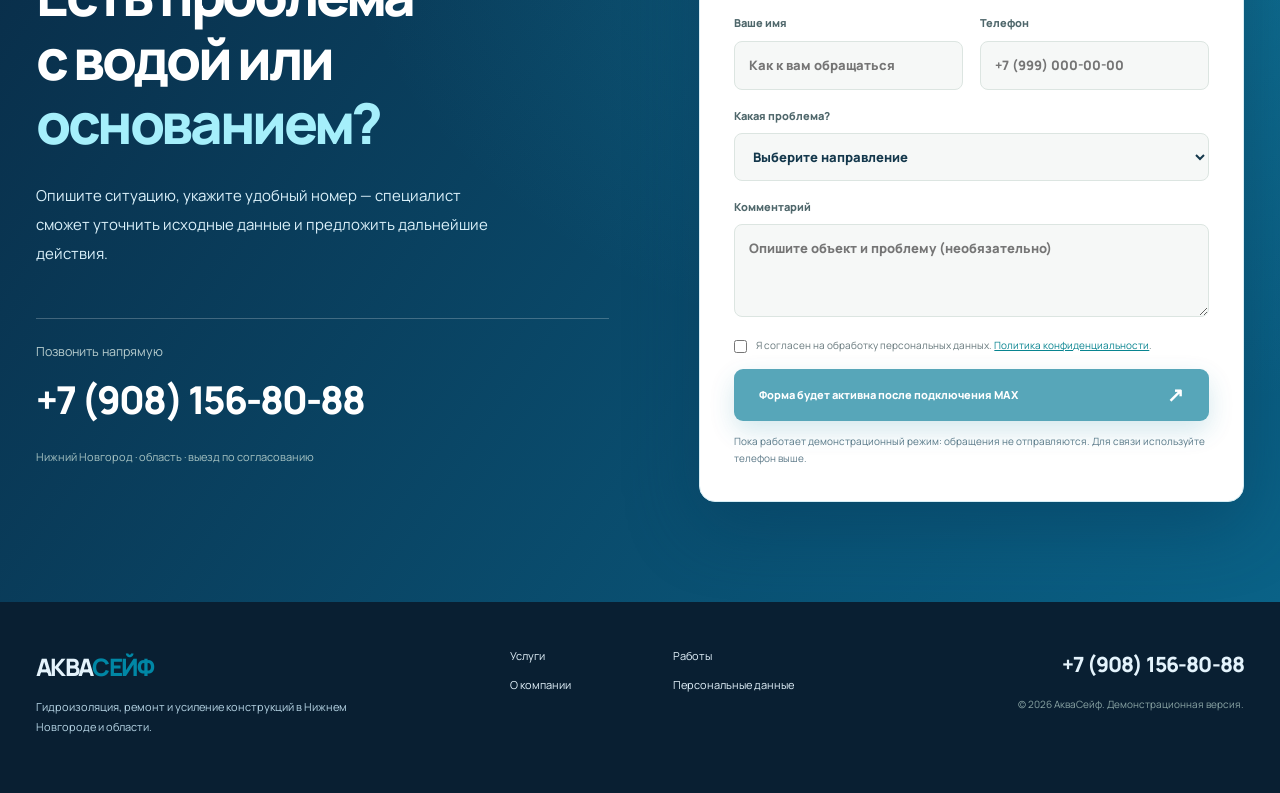
==== commit 461f30d2: "style: launch ocean blue AquaSeif identity without yellow" ====
--- a/index.html
+++ b/index.html
@@ -1,12 +1,12 @@
 <!doctype html>
 <html lang="ru" data-forms-enabled="false">
 <head>
-<meta charset="utf-8"><meta name="viewport" content="width=device-width,initial-scale=1"><meta name="theme-color" content="#163b32">
+<meta charset="utf-8"><meta name="viewport" content="width=device-width,initial-scale=1"><meta name="theme-color" content="#0b4f74">
 <title>Гидроизоляция и усиление фундаментов в Нижнем Новгороде — АкваСейф</title>
 <meta name="description" content="АкваСейф: гидроизоляция подвалов и фундаментов, ремонт трещин, инъектирование, усиление оснований и укрепление грунтов в Нижнем Новгороде и Нижегородской области. Гарантия 3 года. Телефон +7 (908) 156-80-88.">
 <meta name="robots" content="noindex,nofollow" id="demo-robots">
 <link rel="icon" href="assets/favicon.svg" type="image/svg+xml"><link rel="preconnect" href="https://fonts.googleapis.com"><link rel="preconnect" href="https://fonts.gstatic.com" crossorigin>
-<link href="https://fonts.googleapis.com/css2?family=Manrope:wght@400;500;600;700;800&display=swap" rel="stylesheet"><link rel="stylesheet" href="assets/styles.css?v=forest-3-1"><script src="assets/script.js" defer></script>
+<link href="https://fonts.googleapis.com/css2?family=Manrope:wght@400;500;600;700;800&display=swap" rel="stylesheet"><link rel="stylesheet" href="assets/styles.css?v=ocean-4-0"><script src="assets/script.js" defer></script>
 <script type="application/ld+json">{"@context":"https://schema.org","@type":"Organization","name":"АкваСейф","telephone":"+79081568088","areaServed":[{"@type":"City","name":"Нижний Новгород"},{"@type":"AdministrativeArea","name":"Нижегородская область"}]}</script>
 </head>
 <body>
--- a/assets/styles.css
+++ b/assets/styles.css
@@ -133,139 +133,208 @@
 
 
 
-/* AquaSeif 3.1 • Forest / Jade / Terracotta
-   Green and warm coral; no blue-yellow palette or new dependencies.
-   Overrides legacy base colors from the existing single CSS file. */
+
+/* AquaSeif 4.0 — OCEAN / WATER ENGINEERING
+   Built as one coherent override. No yellow, orange or green brand palette.
+   Clear depth, cyan flow, cold-water surfaces. */
 :root{
-  --ink:#163b32;--ink2:#285b4a;
-  --accent:#ed725c;--accent2:#24b28e;
-  --sand:#faf7f1;--paper:#fff;--mist:#eaf6ee;
-  --muted:#5e766a;--line:#d9e9df;
-}
-body{background:#fffdf9;color:var(--ink)}
-::selection{background:#bbf1d7;color:#143d32}
-a:focus-visible,button:focus-visible,input:focus-visible,select:focus-visible,textarea:focus-visible{outline:3px solid #ed725c;outline-offset:3px}
-.announcement{background:#143d31;color:#e4f6ed}
-.announcement .live-dot,.live-dot,.photo-label-dot{background:#6fe4b2;box-shadow:0 0 0 4px #6fe4b233}
-.site-header{background:#fffdf9;border-bottom-color:#dce9dd}
-.site-header.scrolled{box-shadow:0 8px 30px #153e2f1d}
-.logo-symbol{background:linear-gradient(135deg,#147f64,#27bd91);color:#fff;box-shadow:0 8px 20px #126d4b32}
-.logo-type strong span,.footer-brand span{color:#149371}
-.logo-type small{color:#617b70}
-.nav-links a{color:#285246}
-.nav-links a:hover{color:#138463}
-.header-phone{color:#185d4a}
-.button-dark{background:#17614e;color:#fff;box-shadow:0 7px 22px #155f4225}
-.button-dark:hover{background:#104836}
-.button-accent{background:#ed725c;color:#fff;box-shadow:0 9px 22px #c94f3b32}
-.button-accent:hover{background:#d85543;color:#fff}
-.button-outline{border-color:#d9f4e280;background:#fff1;color:#fff}
-.button-outline:hover{background:#ffffff20}
-.hero{background:#115e4b;color:#fff}
-.hero-backdrop{background:
- radial-gradient(ellipse at 18% 0%,#39c99a50,transparent 58%),
- radial-gradient(ellipse at 87% 80%,#f48a6740,transparent 55%),
- linear-gradient(120deg,#123b32 0%,#13634f 53%,#218b67 100%)}
-.hero-backdrop:after{background-image:linear-gradient(#ffffff09 1px,transparent 1px),linear-gradient(90deg,#ffffff09 1px,transparent 1px);mask-image:linear-gradient(90deg,transparent,#000)}
-.hero h1 span{color:#abf0cb}
-.hero-lead{color:#e8fff3}
-.eyebrow-light{color:#a3efd0}
+  --ink:#14384c;
+  --ink2:#1b5470;
+  --accent:#74ddec;
+  --accent2:#087d99;
+  --sand:#f5fbfd;
+  --paper:#ffffff;
+  --mist:#e9f7fb;
+  --muted:#5c7481;
+  --line:#d1e6ed;
+}
+body{background:#ffffff;color:var(--ink)}
+::selection{background:#b0eef5;color:#0d3150}
+a:focus-visible,button:focus-visible,input:focus-visible,select:focus-visible,textarea:focus-visible{outline:3px solid #00a8ca;outline-offset:3px}
+.announcement{background:#092a43;color:#dbf5ff}
+.announcement .live-dot,.live-dot,.photo-label-dot{background:#45e3f0;box-shadow:0 0 0 4px #45e3f037}
+.site-header{background:#ffffffeb;border-bottom-color:#d6e9f0;backdrop-filter:blur(14px)}
+.site-header.scrolled{box-shadow:0 8px 28px #0d486724}
+.logo-symbol{background:linear-gradient(135deg,#0b4f74,#00a0c1);color:#fff;box-shadow:0 7px 20px #087d9933}
+.logo-type strong span,.footer-brand span{color:#0087a5}
+.logo-type small{color:#5c7b89}
+.nav-links a{color:#1d4b62}
+.nav-links a:hover{color:#087d99}
+.header-phone{color:#0b5876}
+.menu-toggle{border-color:#c6e1ea}
+.menu-toggle span{background:#0d4667}
+.button-dark{background:#0b4f74;color:#fff;box-shadow:0 8px 22px #0b4f7430}
+.button-dark:hover{background:#083b58}
+.button-accent{background:#087d99;color:#fff;box-shadow:0 10px 27px #087d9942}
+.button-accent:hover{background:#055e79;color:#fff}
+.button-outline{border-color:#c7eeff9e;background:#ffffff0c;color:#fff}
+.button-outline:hover{background:#d4f5ff22}
+.hero{background:#0b4f74;color:#fff}
+.hero-backdrop{
+  background:
+    radial-gradient(ellipse at 14% -12%,#20bfe456,transparent 58%),
+    radial-gradient(ellipse at 85% 75%,#15add663,transparent 52%),
+    linear-gradient(115deg,#092942 0%,#0b4b71 45%,#087da0 100%);
+}
+.hero-backdrop::before{
+  content:"";position:absolute;width:84%;height:130%;right:-22%;top:-15%;opacity:.29;
+  background:repeating-radial-gradient(ellipse at 46% 50%,transparent 0 38px,#b2f7ff21 39px 41px,transparent 42px 73px);
+  transform:rotate(-15deg);pointer-events:none;
+  animation:aquaseif-tide 23s ease-in-out infinite alternate;
+}
+.hero-backdrop:after{
+  background-image:linear-gradient(#c1f3ff0b 1px,transparent 1px),linear-gradient(90deg,#c1f3ff0b 1px,transparent 1px);
+  mask-image:linear-gradient(90deg,transparent,#000);
+}
+@keyframes aquaseif-tide{from{transform:rotate(-15deg) scale(1)}to{transform:rotate(-12deg) scale(1.09)}}
+.hero h1 span{color:#a7f2ff}
+.hero-lead{color:#e2f5fe}
+.eyebrow-light{color:#b4f2fa}
+.eyebrow-mark{background:#34d4e8}
 .hero-metrics strong{color:#fff}
-.hero-metrics small,.hero-metrics span{color:#daeedf}
-.hero-media{border:2px solid #8de4bc99;background:#17473b;box-shadow:20px 25px 60px #0d352d7a}
-.hero-media>img{filter:contrast(1.06) saturate(1.04)}
-.hero-media:after{background:linear-gradient(0deg,#14382f7d,transparent 65%)}
-.hero .button-accent{box-shadow:0 14px 30px #ee776055}
-.proof-strip{background:#edf8f0;border-bottom-color:#cfe5d6}
-.proof-grid>div{border-right-color:#cde3d4;color:#2e594b}
-.proof-num{color:#168364}
-.kicker,.eyebrow{color:#168b6b}
-.section-heading h2 em,.problems h2 em,.engineering h2 em,.portfolio-section h2 em,.faq h2 em,.about h2 em{color:#178663}
-.problems{background:linear-gradient(#fffefa,#f9fbf6)}
-.problem{position:relative;overflow:hidden;background:#fff;border:1px solid #dce8de;box-shadow:0 12px 30px #205d3d0e}
-.problem:before{content:"";position:absolute;top:0;left:0;height:4px;width:100%;background:linear-gradient(90deg,#16966e,#51caa4)}
-.problem:hover{border-color:#8ed3b1;box-shadow:0 22px 45px #205d3d1c}
-.problem .problem-icon{background:#e4f6eb;color:#158260}
-.problem a{color:#157c5b}
-.services{background:linear-gradient(130deg,#153e33 0%,#176a52 65%,#238768 100%);color:#fff}
-.services:before{background:radial-gradient(circle at top,#47d3a34d,transparent 66%);width:55%}
-.section-heading.light .kicker{color:#9ceec7}
-.section-heading.light p{color:#e0f1e7}
-.services .service-item{border-bottom-color:#d1f0dc4d}
-.services .service-item:hover{background:#ffffff18}
-.services .service-item>span{color:#b8efd2}
+.hero-metrics span,.hero-metrics small{color:#d7ecf7}
+.hero-metrics div{border-color:#addff34a}
+.hero-media{background:#093e59;border:2px solid #92eaff8a;box-shadow:20px 26px 60px #05233873}
+.hero-media>img{filter:contrast(1.07) saturate(1.05)}
+.hero-media:after{background:linear-gradient(0deg,#06395190,transparent 67%)}
+.hero-photo-label{background:#093a56e8;border-color:#a0e6fa6b}
+.hero-watermark{color:#ffffff0b}
+.hero .button-accent{background:#0a8cab;color:#fff;box-shadow:0 12px 31px #00a7c745}
+.hero .button-accent:hover{background:#076b8d}
+.proof-strip{background:#eaf7fc;border-bottom-color:#cce6f0}
+.proof-grid>div{border-right-color:#c5e3ef;color:#255c72}
+.proof-num{color:#087f9d}
+.kicker,.eyebrow{color:#0a87a3}
+.section-heading h2 em,.about h2 em,.faq h2 em{color:#087d99}
+.section-heading p{color:#617b88}
+.problems{background:linear-gradient(180deg,#fff,#f3fafe)}
+.problem{
+  position:relative;overflow:hidden;background:#fff;border:1px solid #d7e9f1;
+  box-shadow:0 13px 28px #0a65831a;
+}
+.problem:before{
+  content:"";position:absolute;left:0;top:0;height:4px;width:100%;
+  background:linear-gradient(90deg,#0a648c,#26c1d7);
+}
+.problem:hover{border-color:#8dd4e6;box-shadow:0 22px 42px #0d65832b}
+.problem-idx{color:#648390}
+.problem-glyph{color:#0e91b0}
+.problem h3{color:#153e54}
+.problem p{color:#5a7180}
+.problem .text-arrow,.text-arrow{color:#087d99}
+.services{
+  background:
+    radial-gradient(ellipse at right top,#12b6d23b,transparent 52%),
+    linear-gradient(130deg,#092f4d 0%,#0b557e 63%,#057b9a 100%);
+}
+.services:before{background:radial-gradient(circle at 100% 0%,#57d8ec45,transparent 64%)}
+.section-heading.light .kicker{color:#a1eaf5}
+.section-heading.light h2 em{color:#91effb}
+.section-heading.light p{color:#e0f3ff}
+.services .service-item{border-bottom-color:#b1e0f451}
+.services .service-item:hover{background:#ffffff17}
+.services .service-item>span{color:#94e7f6}
 .services .service-item h3{color:#fff}
-.services .service-item p{color:#def1e6}
-.engineering{background:#f1f9f3}
-.diagram-card{background:#fff;border-color:#d2e8d7;box-shadow:0 15px 42px #25674812}
-.diagram-switch button{border-color:#c5ddcf;background:#e9f5eb;color:#37634f}
-.diagram-switch button[aria-pressed="true"]{background:#15694f;border-color:#15694f;color:#fff}
-.diagram-stage-copy{background:#ebf7ee;border-left-color:#1c9f7b;color:#315f4c}
-.portfolio-section{background:#fffdf9}
-.portfolio-card{background:#204f43;border-radius:16px;box-shadow:0 12px 32px #2259441c}
-.portfolio-card img{filter:saturate(1.04) contrast(1.015)}
-.portfolio-card:hover img{filter:saturate(1.13) contrast(1.04)}
-.case-studies{background:linear-gradient(180deg,#eef8f0,#fafbf7)}
-.case-study{background:#fff;border-color:#d4e6d8;box-shadow:0 14px 36px #245d3b15}
-.case-study:nth-child(3n + 2){background:#fbfdf9;border-color:#bae1c8}
-.case-study-info h3{color:#204b39}
-.case-study-index{color:#118461}
-.case-study-index i{background:#80bf98}
-.case-cta{color:#128161;border-bottom-color:#149a76}
-.case-cta:hover{color:#0e583f}
-.case-intro{color:#355d48}
-.case-detail,.case-photo-counter,.case-end p{color:#667d70}
-.case-study-frame{background:#d9ebde;border-radius:12px}
-.frame-number{background:#154f3fe0;color:#fff}
-.video-section{background:linear-gradient(125deg,#e9f6ed,#faf7f1)}
-.video-heading p,.video-heading .video-note{color:#5c7767}
-.video-tag{background:#165d48df}
-.about{background:#fffdf9}
-.about-photo{background:#1a654d;box-shadow:0 18px 45px #21573d20}
-.warranty{border-color:#cce3d5}
+.services .service-item p{color:#d9eff9}
+.services .service-item>b{color:#a7edfb}
+.engineering{background:#eaf7fc}
+.diagram-card{background:#fff;border:1px solid #c9e3ed;box-shadow:0 17px 43px #11577619}
+.diagram-top{color:#4e7d8c}
+.diagram-status i{background:#13acd1}
+.diagram-switch button{border-color:#c3e1eb;background:#eaf6fb;color:#245d73}
+.diagram-switch button[aria-pressed="true"]{background:#0b6485;border-color:#0b6485;color:#fff}
+.diagram-stage-copy{border-left-color:#0997bb;background:#e8f6fb;color:#28576c}
+.engineering-copy{background:linear-gradient(145deg,#0b3049,#0b5976);color:#fff}
+.engineering-copy p,.engineering-copy li{color:#d9edf7}
+.engineering-copy .small-label{color:#96e7f4}
+.engineering-copy .button{background:#087d99;color:#fff}
+.portfolio-section{background:#fff}
+.portfolio-card{background:#0d3654;border-radius:16px;box-shadow:0 14px 33px #0c527723}
+.portfolio-card img{filter:contrast(1.035) saturate(1.03)}
+.portfolio-card:hover img{filter:contrast(1.07) saturate(1.1)}
+.portfolio-card:after{background:linear-gradient(transparent,#072b48c9)}
+.more-photos{border-color:#9acfe1;color:#076a8c}
+.extra-gallery figure{background:#f0f8fb}
+.case-studies{background:linear-gradient(180deg,#eaf7fc,#f7fcff)}
+.case-study{background:#fff;border-color:#d2e7f0;box-shadow:0 14px 35px #0b617e1b}
+.case-study:nth-child(3n + 2){background:#f8fcfe;border-color:#aedbe9}
+.case-study-index{color:#087f9f}
+.case-study-index i{background:#71bcd2}
+.case-study-info h3{color:#163d58}
+.case-intro{color:#315e74}
+.case-detail,.case-photo-counter,.case-end p{color:#5f7988}
+.case-cta{color:#087b98;border-bottom-color:#0a91b0}
+.case-cta:hover{color:#075875}
+.case-study-frame{background:#d9eef5;border-radius:12px}
+.frame-number{background:#0b4966e6;color:#fff}
+.video-section{background:linear-gradient(125deg,#e8f6fb,#f8fcfe)}
+.video-heading h2{color:#123d55}
+.video-heading p,.video-heading .video-note{color:#587584}
+.inline-action{color:#087d99}
+.video-frame{border-color:#0b4566;background:#0b3049;box-shadow:19px 19px 0 #c9e5ee}
+.video-tag{background:#0b4e71e6}
+.about{background:#fff}
+.about-photo{background:#0c5676;box-shadow:0 18px 42px #115f7f26}
+.about-steps>div>span{color:#0d8ca9}
+.warranty{background:#eaf7fc;border:1px solid #cce5ef}
+.warranty-icon{color:#087d99}
 .specialist-section{background:#fff}
-.specialist-portrait{background:linear-gradient(135deg,#e8f5ed,#faf8f2);box-shadow:15px 15px 0 #dceddf}
-.specialist-portrait-label{background:linear-gradient(transparent,#144738ed)}
-.specialist-content h2 em{color:#188662}
-.specialist-name{color:#255a42!important}
-.specialist-content p,.credentials-intro p{color:#567366}
-.specialist-facts{border-top-color:#d6e9dc;border-bottom-color:#d6e9dc}
-.specialist-facts strong{color:#157d5e}
-.specialist-facts span{color:#59776a}
-.credential-card{background:#f3f9f3;border-color:#d9e9da}
-.credential-card img{background:#e7ede7}
-.credential-card small{color:#168261}
-.geo-section{background:linear-gradient(115deg,#a7473a,#c76750);color:#fff}
-.geo-section .kicker{color:#ffe2d7}
-.geo-section h2 em{color:#fce9df}
-.geo-section p{color:#ffebe7}
-.geo-side .big-52{color:#ffffff27}
-.districts span{background:#ffffff13;border-color:#ffe1d86a}
-.faq{background:#faf8f2}
-.faq-list,.faq-list details{border-color:#dbe8dc}
-.contact-section{background:
- radial-gradient(circle at 89% 10%,#ed725c2f,transparent 37%),
- linear-gradient(120deg,#143e33,#1b7457);color:#fff}
-.contact-copy .kicker{color:#a6efca}
-.contact-copy h2 em{color:#b9f3d5}
-.contact-copy>p{color:#e1f1e7}
+.specialist-portrait{background:linear-gradient(135deg,#e0f1f8,#f7fbfc);box-shadow:15px 15px 0 #d7ebf4}
+.specialist-portrait-label{background:linear-gradient(transparent,#0c3855ef)}
+.specialist-content h2 em{color:#087d99}
+.specialist-name{color:#195b77!important}
+.specialist-content p,.credentials-intro p{color:#617988}
+.specialist-facts{border-top-color:#cde5ef;border-bottom-color:#cde5ef}
+.specialist-facts strong{color:#086b88}
+.specialist-facts span{color:#587788}
+.credential-card{background:#f0f8fb;border-color:#d2e7ef}
+.credential-card img{background:#e4eef2}
+.credential-card small{color:#087d99}
+.geo-section{background:linear-gradient(120deg,#0b3d60,#087b9b);color:#fff}
+.geo-section .kicker{color:#b0f1fc}
+.geo-section h2 em{color:#9aecfa}
+.geo-section p{color:#dbf3fa}
+.geo-side .big-52{color:#ffffff26}
+.districts span{background:#ffffff13;border-color:#b6e9f45b}
+.faq{background:#f0f9fc}
+.faq-list,.faq-list details{border-color:#cde5ee}
+.faq-list summary{color:#183f56}
+.faq-list details p{color:#577584}
+.contact-section{
+  background:radial-gradient(ellipse at 92% 16%,#21b9dc3f,transparent 50%),linear-gradient(125deg,#092b46,#0a6287);
+  color:#fff;
+}
+.contact-copy .kicker{color:#a0e9f7}
+.contact-copy h2 em{color:#a5effb}
+.contact-copy>p{color:#dbf1fa}
 .contact-phone a{color:#fff}
-.form-card{background:#fff;box-shadow:0 22px 76px #123f3080;border:1px solid #d2e9da}
-.form-title span{color:#157c60}
-.form-fields input:focus,.form-fields select:focus,.form-fields textarea:focus{border-color:#2aaa82}
-.form-status{color:#567365}
-.footer{background:#102e26;color:#e2f2e8}
-.footer p{color:#b4d0bf}
-.footer-links a:hover{color:#7de1b4}
-.mobile-contact-bar{border-top-color:#cfe7d3;background:#fffdf9f5}
-.mobile-call{background:#ed725c;color:#fff}
-.mobile-portfolio{background:#e6f6e9;color:#155f45}
-.more-photos{border-color:#a7d6b8}
+.form-card{background:#fff;border:1px solid #d6edf4;box-shadow:0 22px 70px #063c5d77}
+.form-title span{color:#087d99}
+.form-fields input:focus,.form-fields select:focus,.form-fields textarea:focus{border-color:#0c92b1}
+.form-status{color:#5b7887}
+.footer{background:#091f32;color:#e4f3fc}
+.footer p{color:#b8d6e6}
+.footer-links a:hover{color:#8fdfef}
+.mobile-contact-bar{border-top-color:#c9e2eb;background:#f8fcffed;box-shadow:0 -8px 28px #0b52761d}
+.mobile-call{background:#087d99;color:#fff}
+.mobile-call:hover{background:#065f7b}
+.mobile-portfolio{background:#e0f4fb;color:#0a5175}
+.mobile-portfolio:hover{background:#d0edf7}
+.lightbox-prev,.lightbox-next{background:#0b4566cc}
+@media(max-width:980px){
+  .nav-links.open{background:#fff;border-color:#d5e8f1;box-shadow:0 18px 32px #124c661c}
+}
 @media(max-width:690px){
- .hero{background:#14664f}
- .hero-backdrop{background:radial-gradient(circle at 100% 0%,#50d7aa60,transparent 60%),linear-gradient(145deg,#103f33,#1b7a5e)}
- .mobile-contact-bar{box-shadow:0 -9px 28px #15593a1d}
- .case-studies{background:#f2f9f2}
- .case-study:nth-child(3n + 2){background:#fff}
-}
-@media(prefers-reduced-motion:reduce){.hero-backdrop,.hero .button-accent{animation:none!important}}
+  .hero{background:#0b4f74}
+  .hero-backdrop{
+    background:radial-gradient(ellipse at 93% -8%,#18afd35c,transparent 59%),linear-gradient(145deg,#092e4b,#0b597d 76%,#0781a0);
+  }
+  .hero-backdrop::before{width:130%;right:-65%;opacity:.24}
+  .mobile-contact-bar{box-shadow:0 -9px 28px #0e59751d}
+  .case-studies{background:#edf8fc}
+  .case-study:nth-child(3n + 2){background:#fff}
+}
+@media(prefers-reduced-motion:reduce){
+  .hero-backdrop::before{animation:none!important}
+  .button-accent,.problem,.portfolio-card img{transition:none!important}
+}
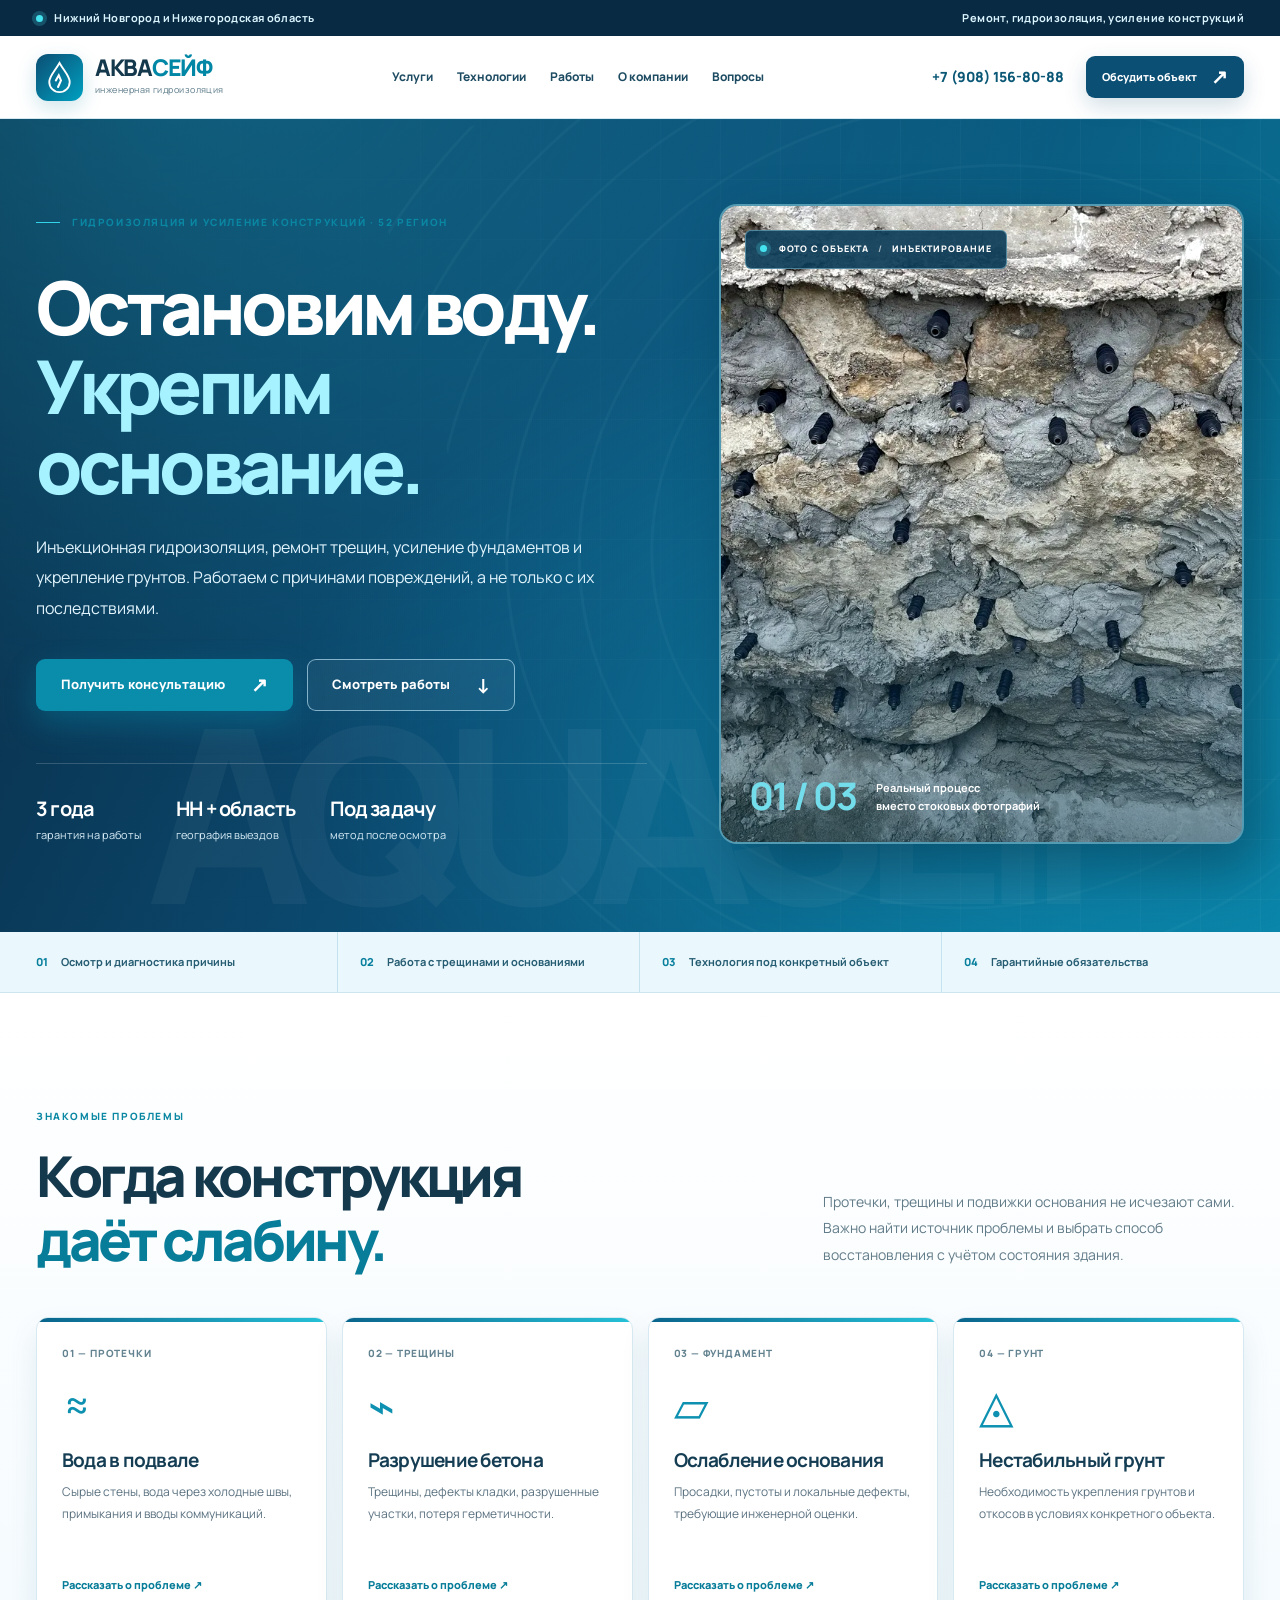
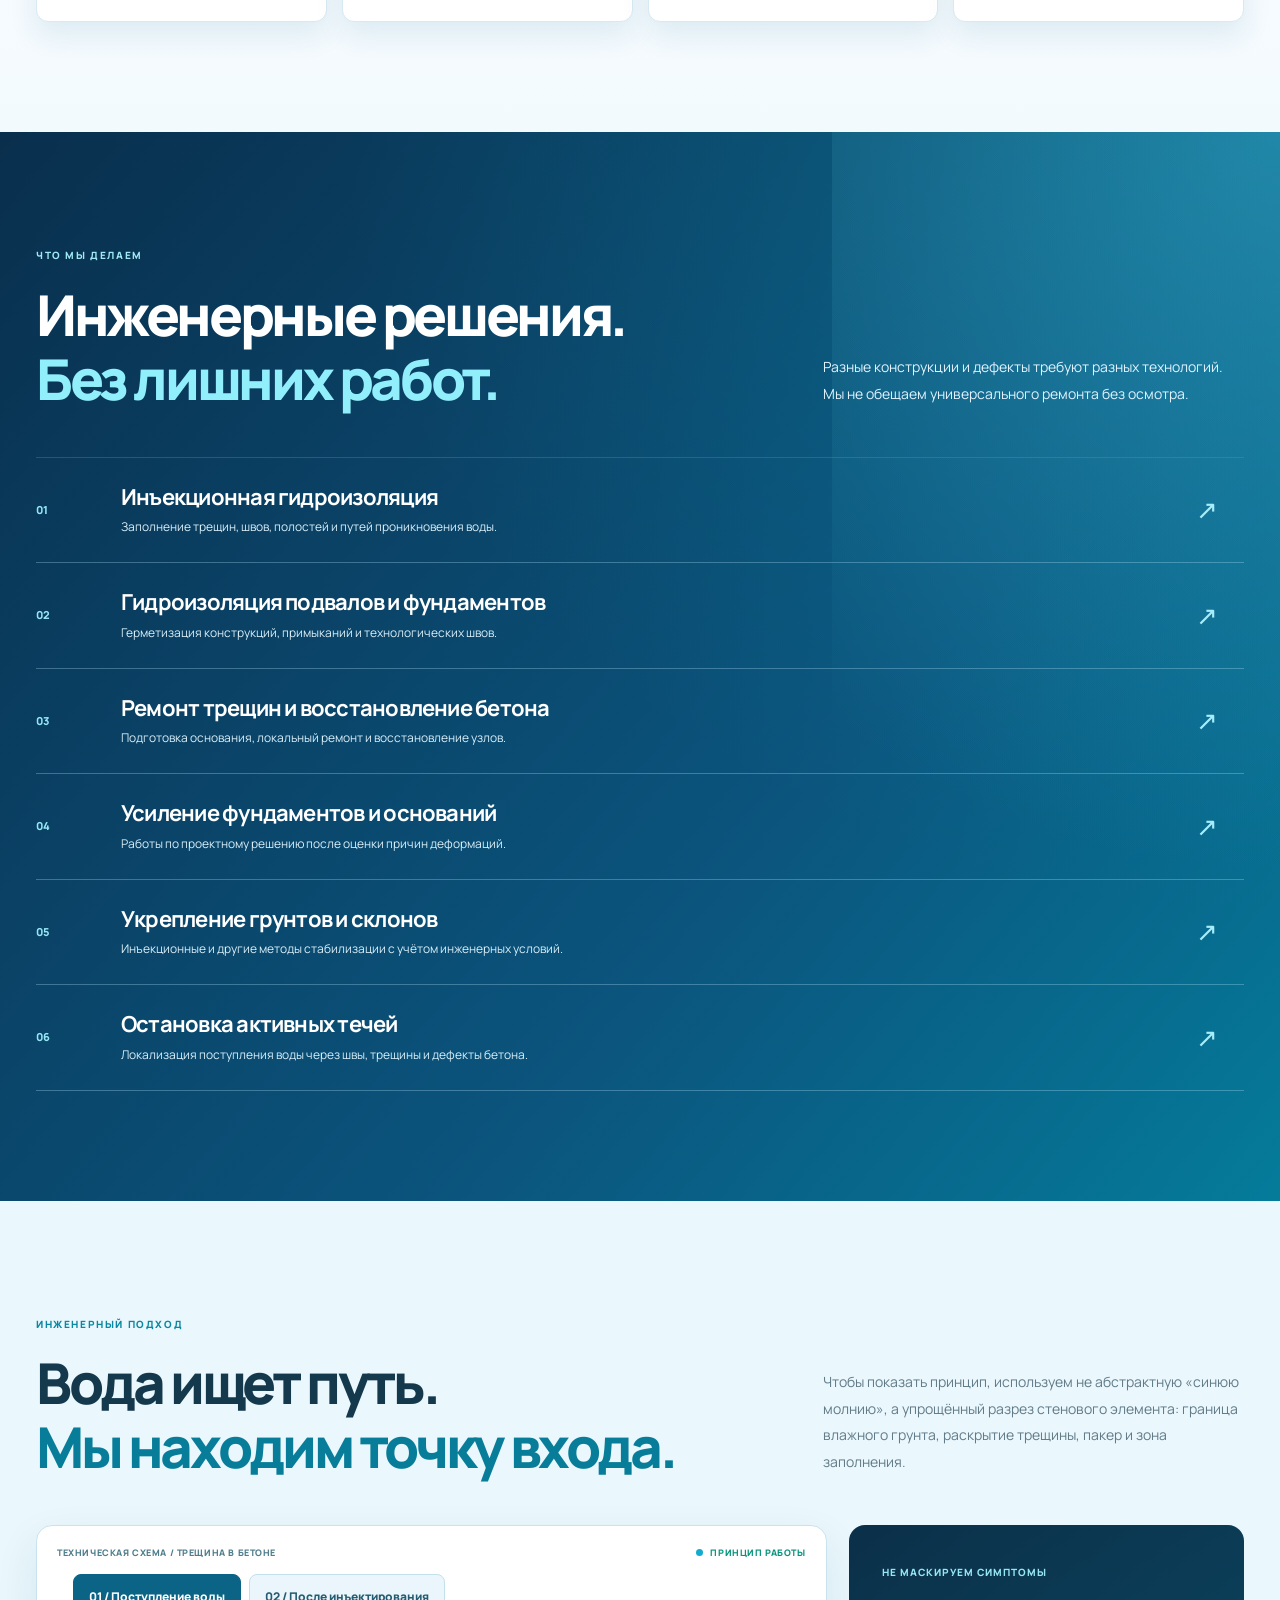
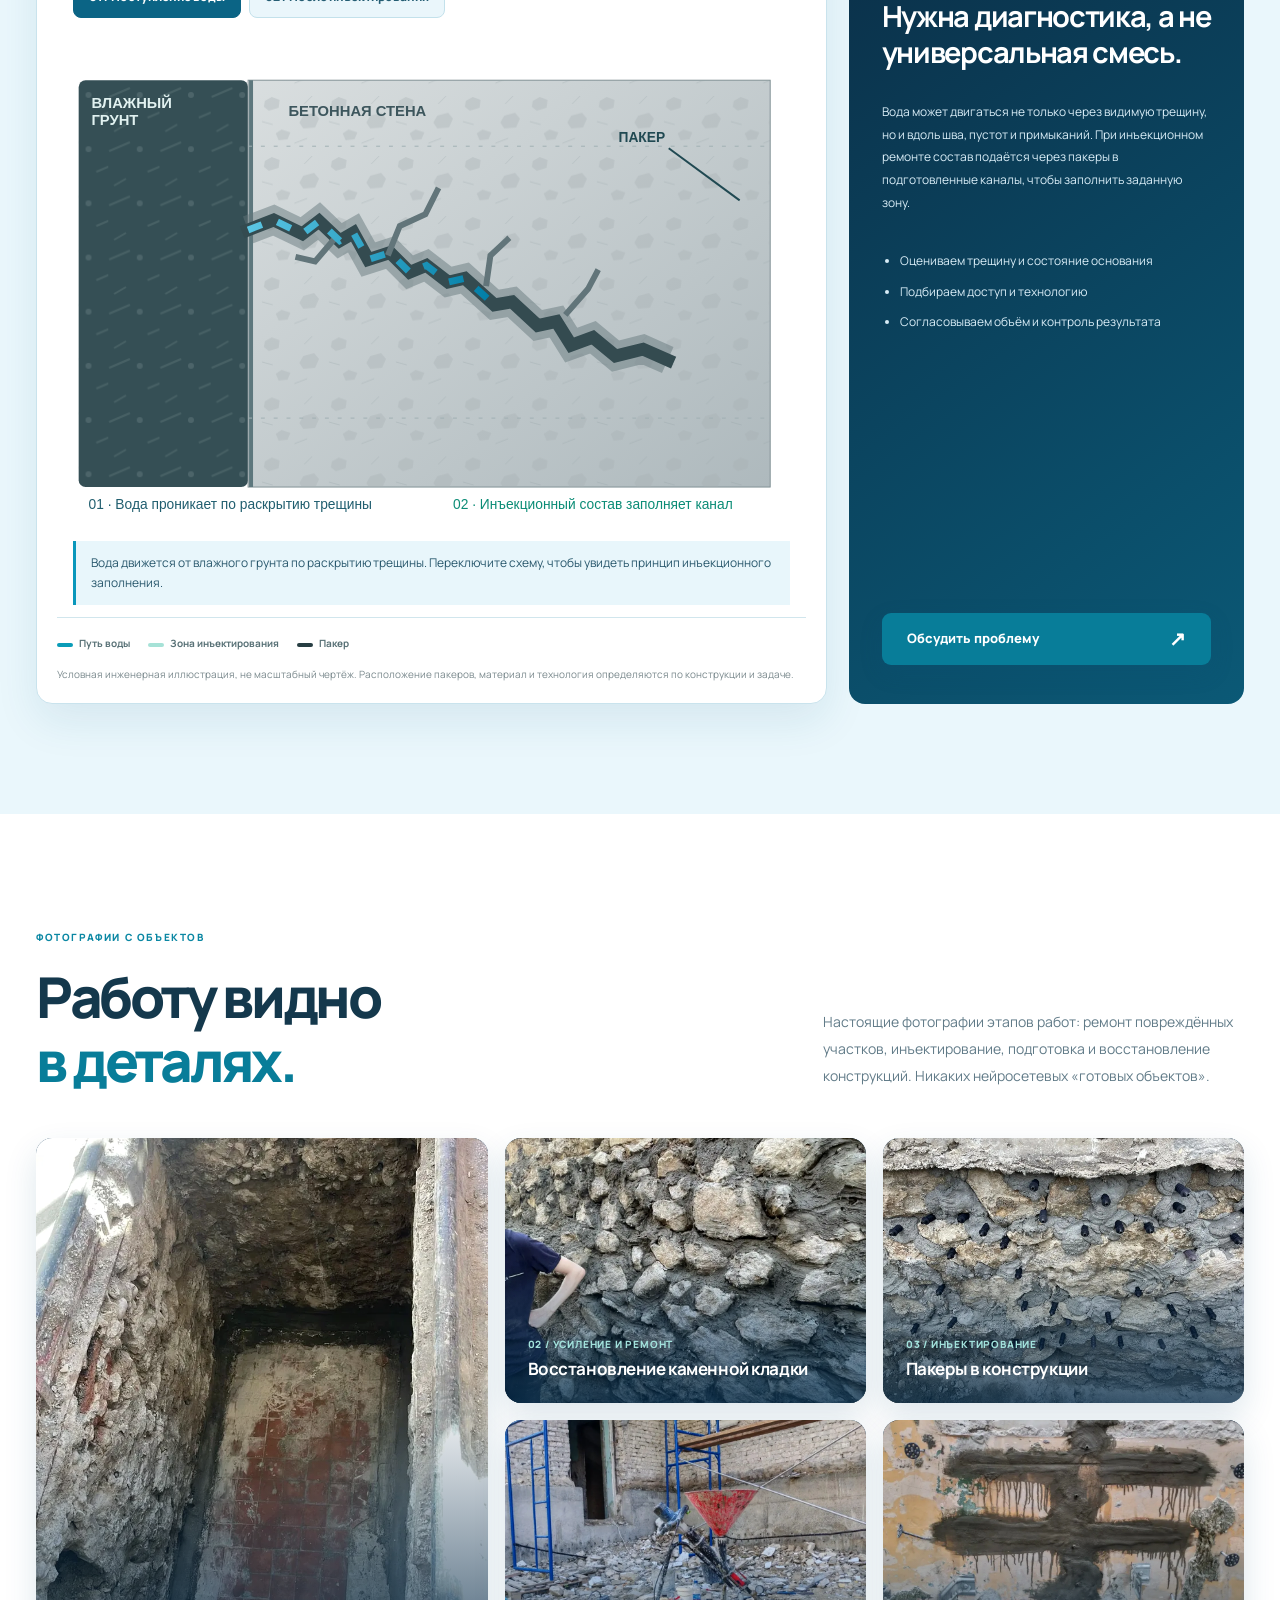
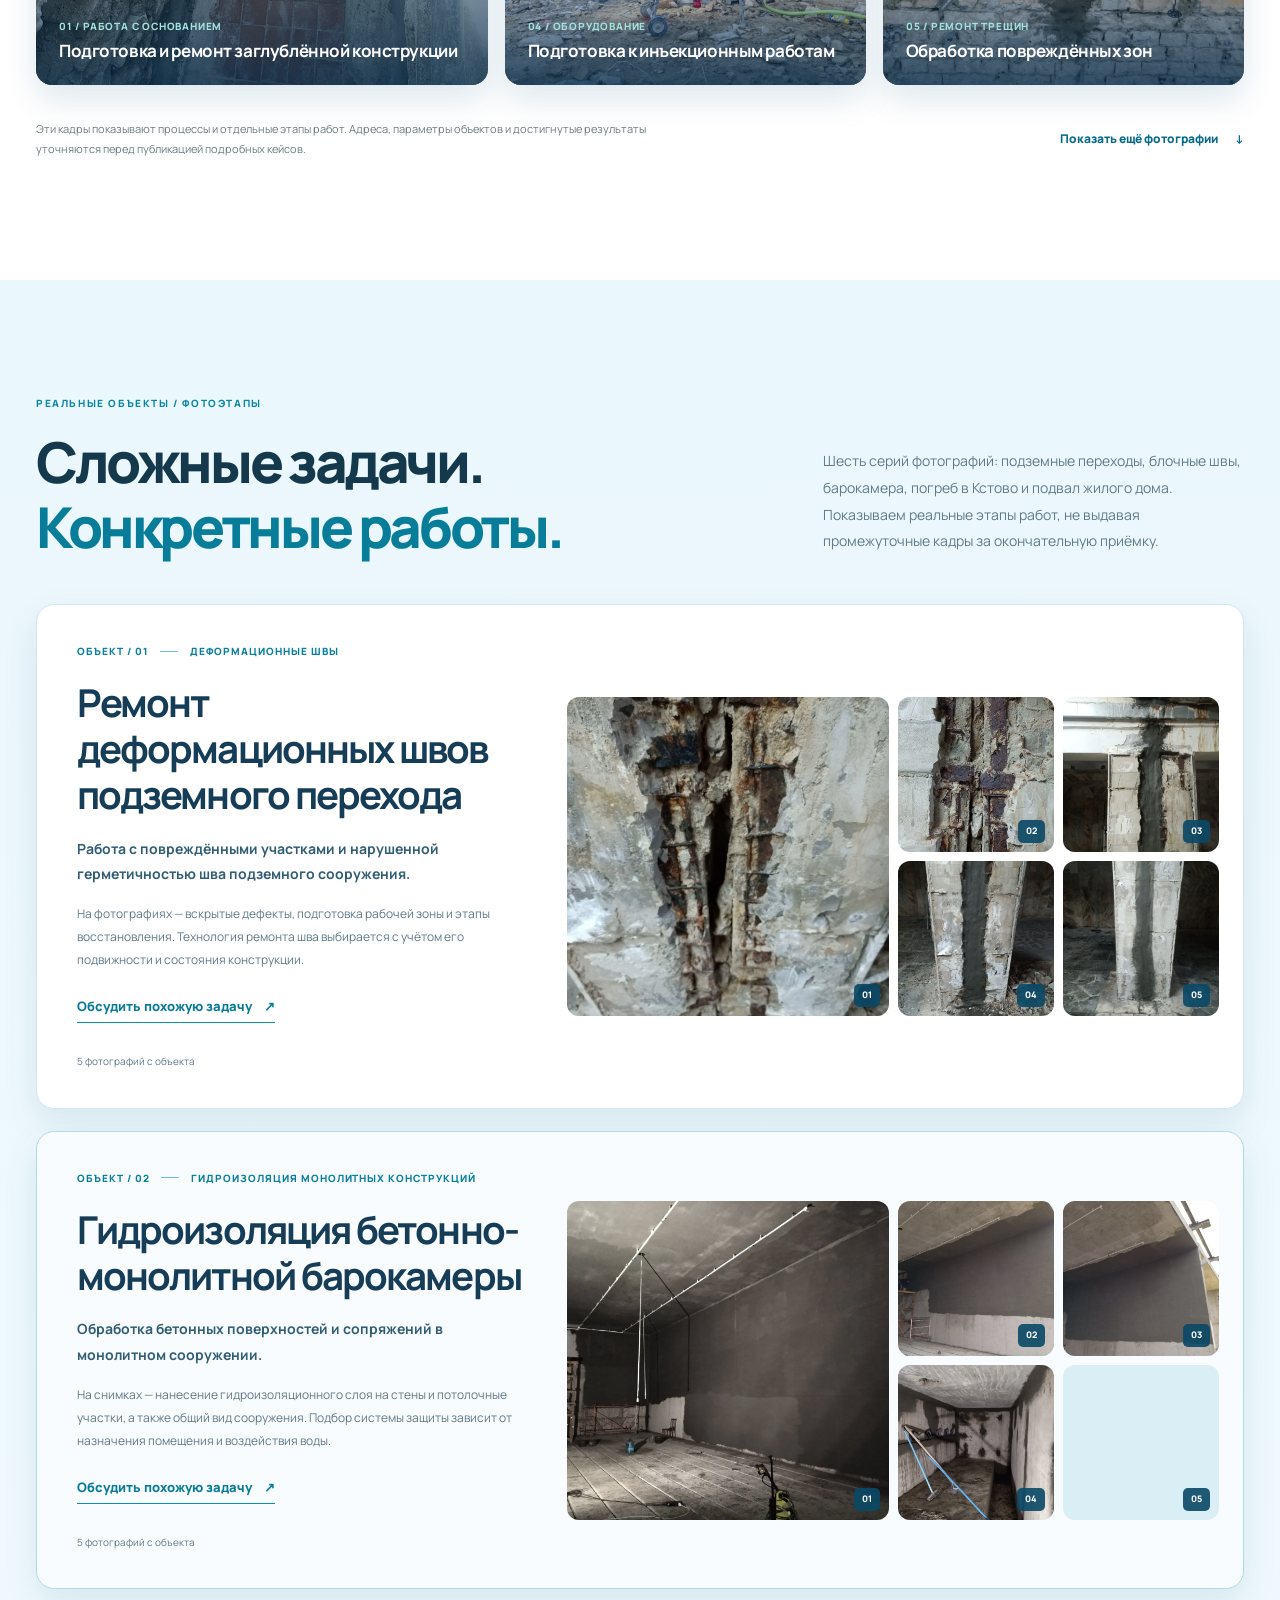
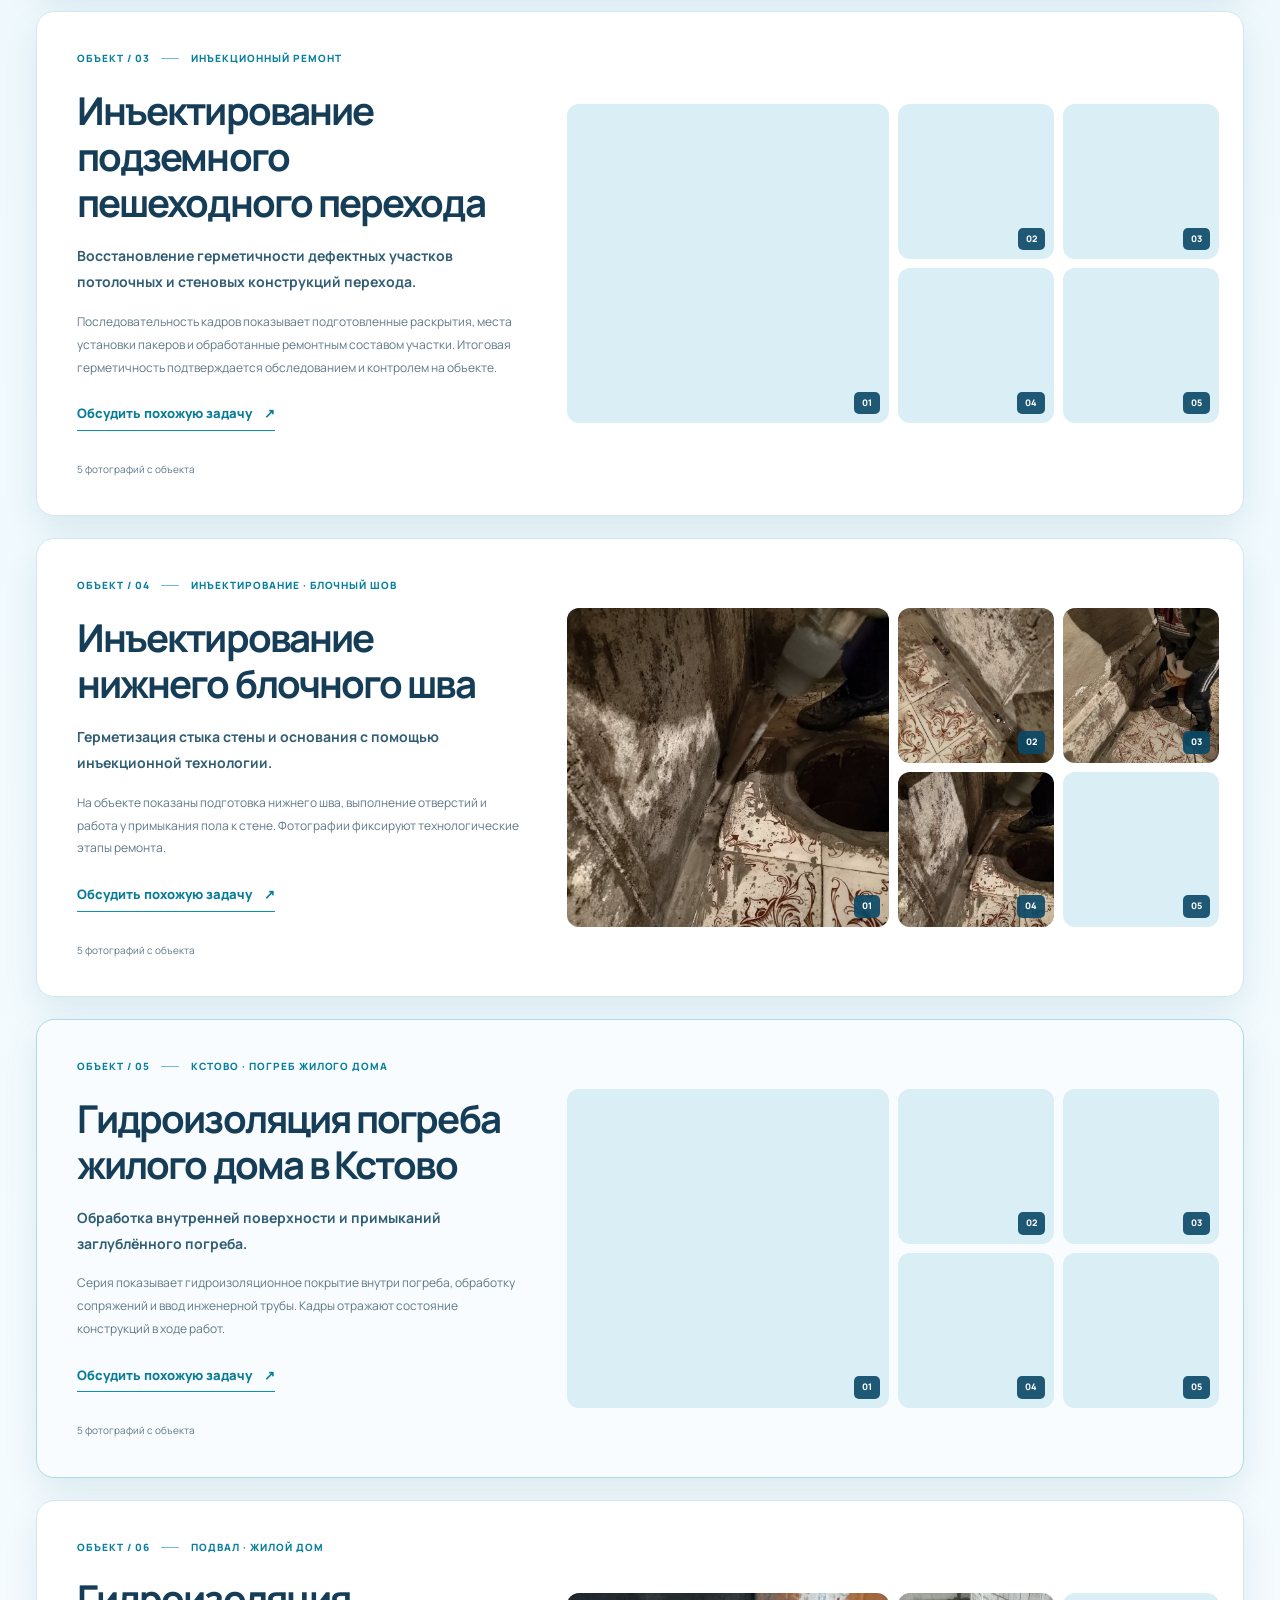
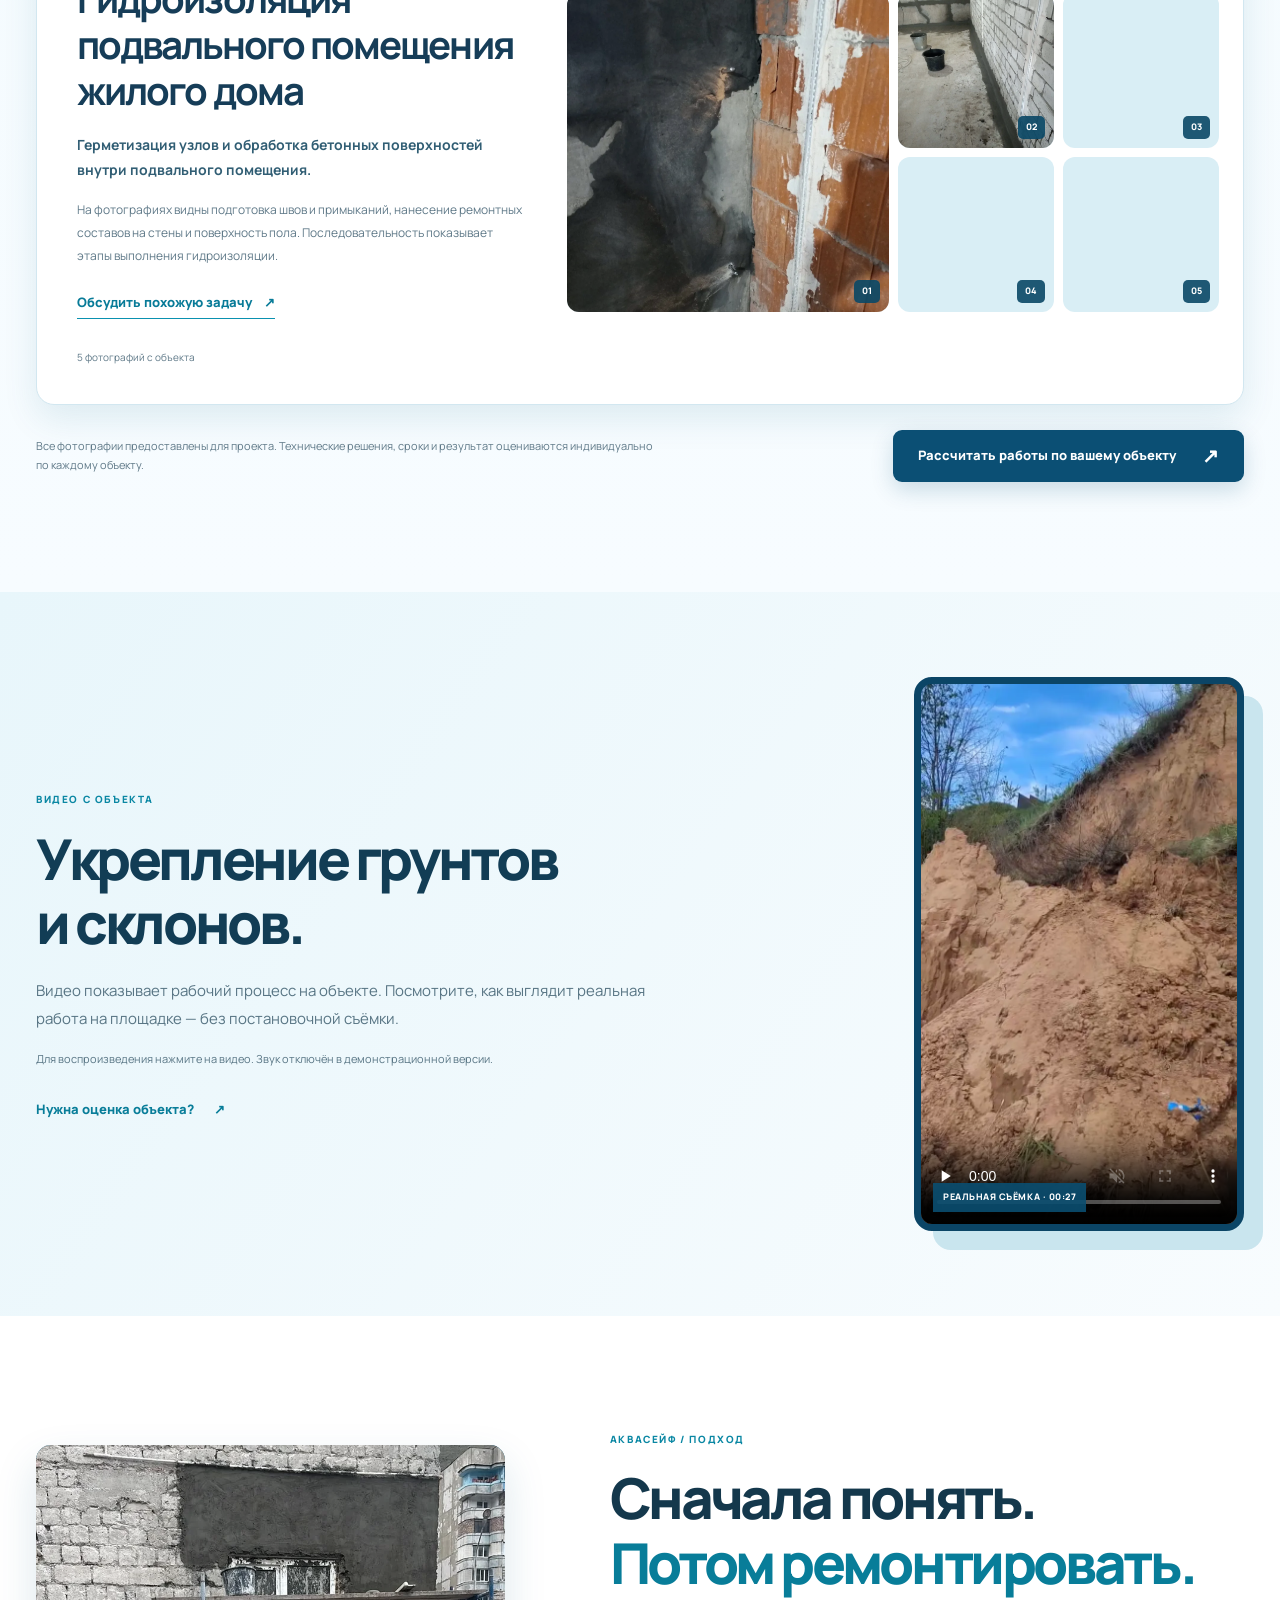
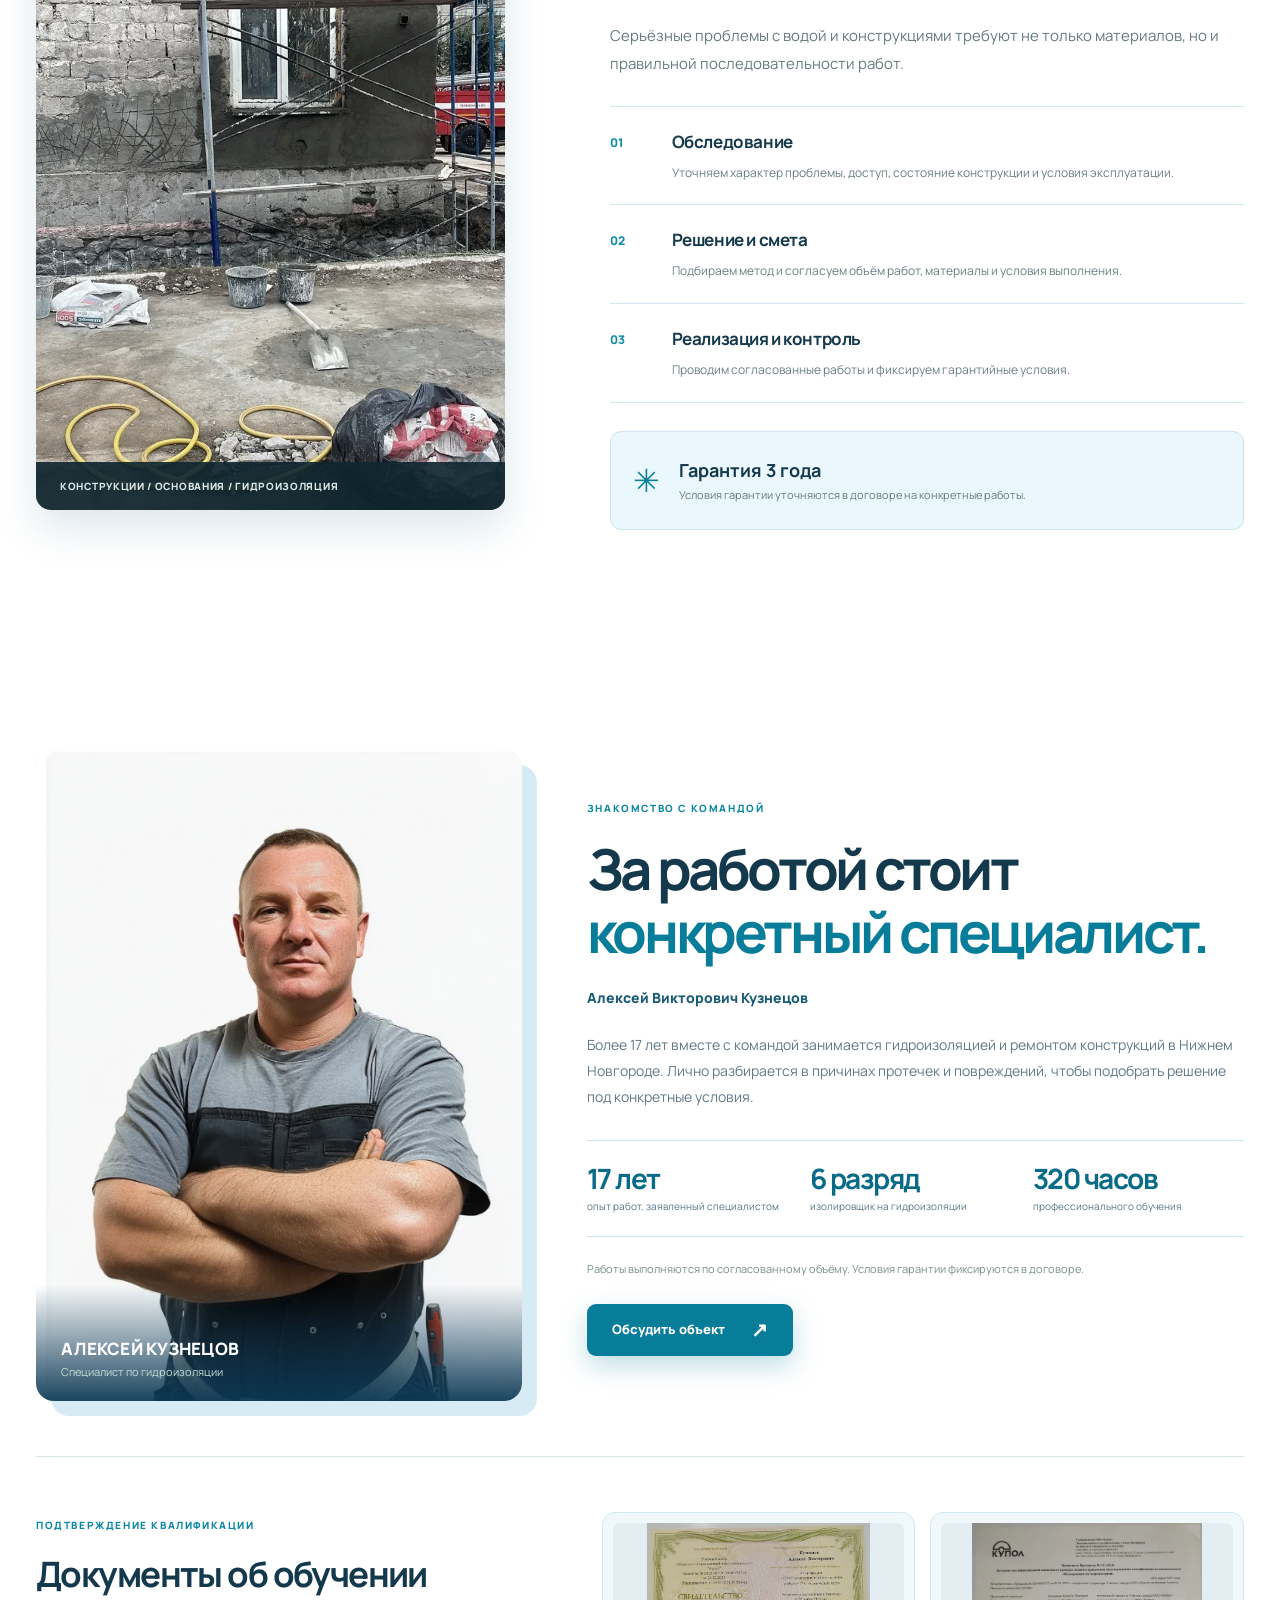
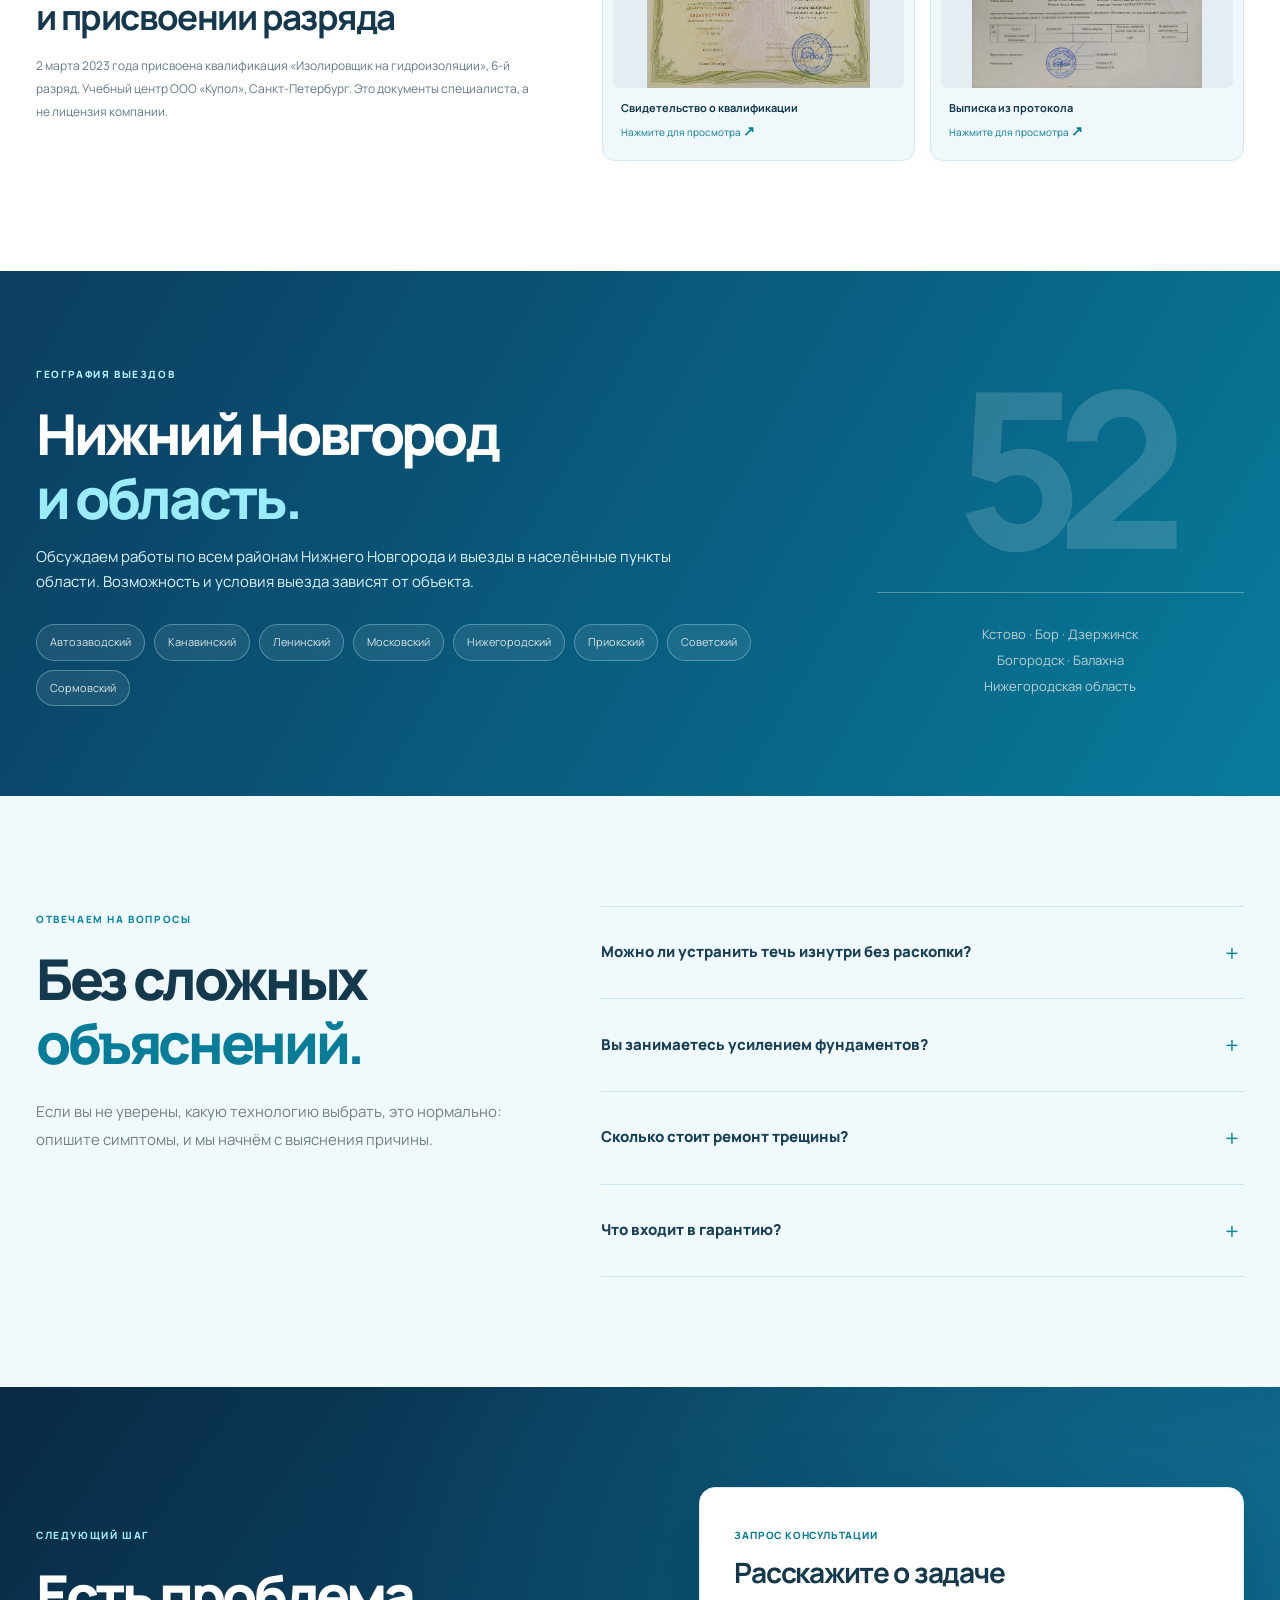
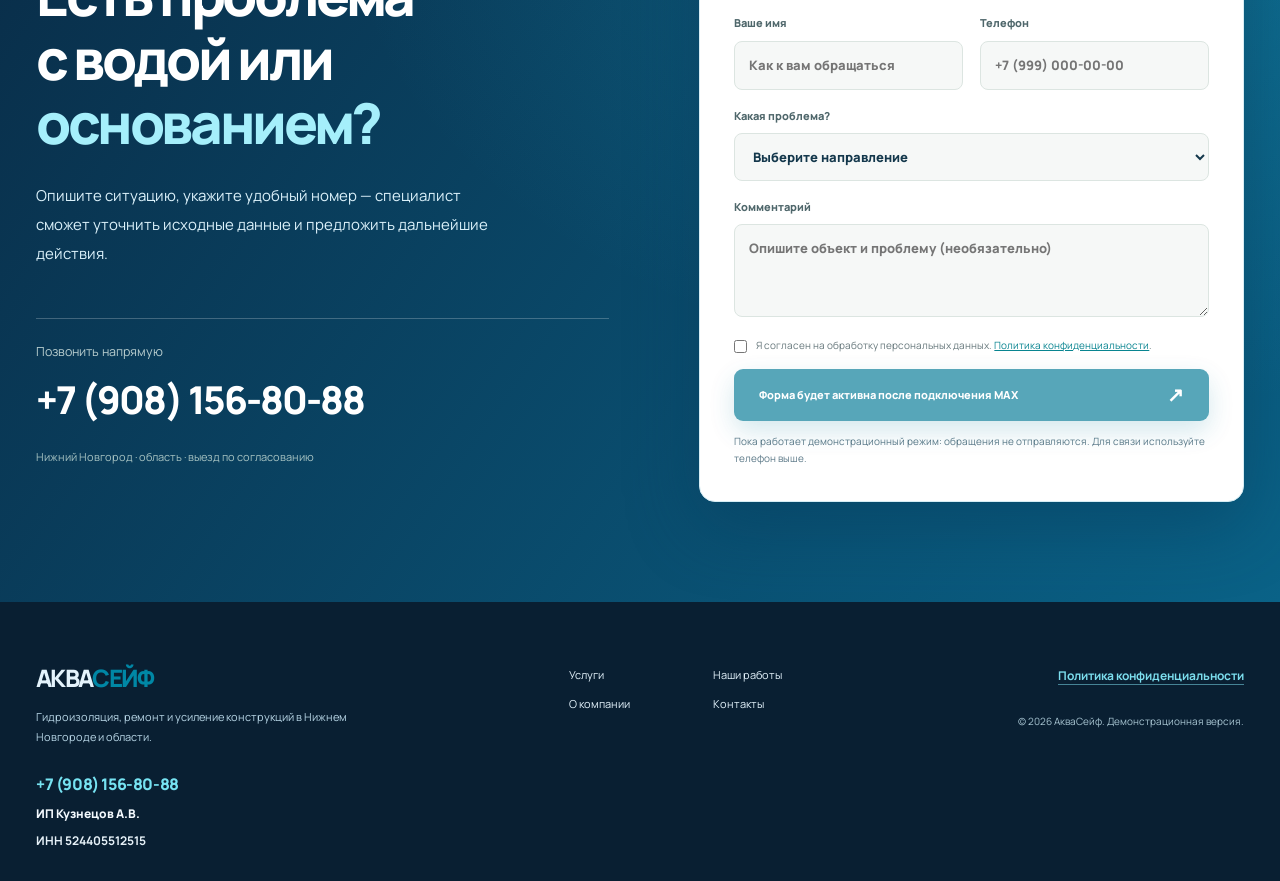
==== commit 975f53ff: "feat: add sole proprietor details and adapted privacy policy" ====
--- a/index.html
+++ b/index.html
@@ -6,7 +6,7 @@
 <meta name="description" content="АкваСейф: гидроизоляция подвалов и фундаментов, ремонт трещин, инъектирование, усиление оснований и укрепление грунтов в Нижнем Новгороде и Нижегородской области. Гарантия 3 года. Телефон +7 (908) 156-80-88.">
 <meta name="robots" content="noindex,nofollow" id="demo-robots">
 <link rel="icon" href="assets/favicon.svg" type="image/svg+xml"><link rel="preconnect" href="https://fonts.googleapis.com"><link rel="preconnect" href="https://fonts.gstatic.com" crossorigin>
-<link href="https://fonts.googleapis.com/css2?family=Manrope:wght@400;500;600;700;800&display=swap" rel="stylesheet"><link rel="stylesheet" href="assets/styles.css?v=ocean-4-0"><script src="assets/script.js" defer></script>
+<link href="https://fonts.googleapis.com/css2?family=Manrope:wght@400;500;600;700;800&display=swap" rel="stylesheet"><link rel="stylesheet" href="assets/styles.css?v=ocean-4-1"><script src="assets/script.js" defer></script>
 <script type="application/ld+json">{"@context":"https://schema.org","@type":"Organization","name":"АкваСейф","telephone":"+79081568088","areaServed":[{"@type":"City","name":"Нижний Новгород"},{"@type":"AdministrativeArea","name":"Нижегородская область"}]}</script>
 </head>
 <body>
@@ -139,7 +139,12 @@
 <section class="section faq" id="faq"><div class="wrap faq-grid"><div><span class="kicker">ОТВЕЧАЕМ НА ВОПРОСЫ</span><h2>Без сложных<br><em>объяснений.</em></h2><p>Если вы не уверены, какую технологию выбрать, это нормально: опишите симптомы, и мы начнём с выяснения причины.</p></div><div class="faq-list"><details><summary>Можно ли устранить течь изнутри без раскопки? <span>+</span></summary><p>В отдельных случаях да, инъекционная технология позволяет работать изнутри. Решение зависит от характера дефекта и состояния конструкции.</p></details><details><summary>Вы занимаетесь усилением фундаментов? <span>+</span></summary><p>Да, рассматриваем задачи восстановления и усиления оснований. Метод подбирается после обследования и, когда требуется, на основании инженерного проекта.</p></details><details><summary>Сколько стоит ремонт трещины? <span>+</span></summary><p>Стоимость зависит от длины и раскрытия трещины, влажности, доступа, глубины работ и применяемой технологии. Точную смету можно составить после оценки объекта.</p></details><details><summary>Что входит в гарантию? <span>+</span></summary><p>На работы заявлена гарантия 3 года. Перечень работ, условия и ограничения фиксируются в договоре.</p></details></div></div></section>
 <section class="contact-section" id="contact"><div class="wrap contact-grid"><div class="contact-copy"><span class="kicker">СЛЕДУЮЩИЙ ШАГ</span><h2>Есть проблема<br>с водой или <em>основанием?</em></h2><p>Опишите ситуацию, укажите удобный номер — специалист сможет уточнить исходные данные и предложить дальнейшие действия.</p><div class="contact-phone"><small>Позвонить напрямую</small><a href="tel:+79081568088">+7 (908) 156-80-88</a></div><div class="contact-hint">Нижний Новгород · область · выезд по согласованию</div></div><div class="form-card"><div class="form-title"><span>ЗАПРОС КОНСУЛЬТАЦИИ</span><h3>Расскажите о задаче</h3></div><form id="lead-form" action="api/lead.php" method="post" novalidate><div class="form-fields"><label>Ваше имя<input name="name" autocomplete="name" maxlength="80" required placeholder="Как к вам обращаться"></label><label>Телефон<input name="phone" type="tel" autocomplete="tel" inputmode="tel" maxlength="24" required placeholder="+7 (999) 000-00-00"></label><label class="full">Какая проблема?<select name="service" required><option value="">Выберите направление</option><option>Вода в подвале</option><option>Инъекционная гидроизоляция</option><option>Ремонт трещин</option><option>Усиление фундамента</option><option>Укрепление грунта / склона</option><option>Другая задача</option></select></label><label class="full">Комментарий<textarea name="message" maxlength="1000" rows="3" placeholder="Опишите объект и проблему (необязательно)"></textarea></label></div><div class="honeypot" aria-hidden="true"><label>Не заполняйте<input name="website" tabindex="-1" autocomplete="off"></label></div><input type="hidden" name="utm_source"><input type="hidden" name="utm_medium"><input type="hidden" name="utm_campaign"><input type="hidden" name="utm_content"><input type="hidden" name="utm_term"><input type="hidden" name="yclid"><label class="consent"><input type="checkbox" name="consent" value="1" required><span>Я согласен на обработку персональных данных. <a href="privacy.html">Политика конфиденциальности</a>.</span></label><button class="button button-accent submit" type="submit" disabled>Форма будет активна после подключения MAX <span>↗</span></button><p class="form-status" id="form-status" role="status">Пока работает демонстрационный режим: обращения не отправляются. Для связи используйте телефон выше.</p></form></div></div></section>
 </main>
-<footer class="footer"><div class="wrap footer-grid"><div><a class="footer-brand" href="#top">АКВА<span>СЕЙФ</span></a><p>Гидроизоляция, ремонт и усиление конструкций в Нижнем Новгороде и области.</p></div><div class="footer-links"><a href="#services">Услуги</a><a href="#portfolio">Работы</a><a href="#about">О компании</a><a href="privacy.html">Персональные данные</a></div><div class="footer-end"><a href="tel:+79081568088">+7 (908) 156-80-88</a><small>© <span id="year">2026</span> АкваСейф. Демонстрационная версия.</small></div></div></footer>
+<footer class="footer"><div class="wrap footer-grid">
+<div class="footer-company"><a class="footer-brand" href="#top">АКВА<span>СЕЙФ</span></a><p>Гидроизоляция, ремонт и усиление конструкций в Нижнем Новгороде и области.</p>
+<div class="footer-requisites" aria-label="Контакты и реквизиты"><a class="footer-phone" href="tel:+79081568088">+7 (908) 156-80-88</a><strong>ИП Кузнецов А.В.</strong><span>ИНН 524405512515</span></div></div>
+<nav class="footer-links" aria-label="Навигация в подвале"><a href="#services">Услуги</a><a href="#portfolio">Наши работы</a><a href="#about">О компании</a><a href="#contact">Контакты</a></nav>
+<div class="footer-end"><a class="footer-policy-link" href="privacy.html">Политика конфиденциальности</a><small>© <span id="year">2026</span> АкваСейф. Демонстрационная версия.</small></div>
+</div></footer>
 <div class="mobile-contact-bar" aria-label="Быстрая связь"><a href="tel:+79081568088" class="mobile-call">Позвонить <span aria-hidden="true">↗</span></a><a href="#portfolio" class="mobile-portfolio">Наши работы <span aria-hidden="true">↓</span></a></div>
 <div class="lightbox" id="lightbox" role="dialog" aria-modal="true" aria-label="Просмотр фотографии" hidden><button class="lightbox-close" type="button" aria-label="Закрыть фотографию">×</button><button class="lightbox-prev" type="button" aria-label="Предыдущая фотография">‹</button><img alt="Увеличенная фотография выполненных работ"><button class="lightbox-next" type="button" aria-label="Следующая фотография">›</button><span class="lightbox-counter" aria-live="polite"></span></div>
 </body></html>
--- a/assets/styles.css
+++ b/assets/styles.css
@@ -338,3 +338,32 @@
   .hero-backdrop::before{animation:none!important}
   .button-accent,.problem,.portfolio-card img{transition:none!important}
 }
+
+
+/* Footer contact details and original operator identifiers (v4.1) */
+.footer{padding:56px 0 30px}
+.footer-grid{grid-template-columns:minmax(260px,1.35fr) minmax(160px,.75fr) minmax(220px,1fr);align-items:start;column-gap:clamp(24px,4vw,68px);row-gap:26px}
+.footer-company p{max-width:365px;margin:10px 0 0}
+.footer-requisites{margin-top:24px;display:flex;flex-direction:column;align-items:flex-start;gap:7px;font-size:12px;line-height:1.65}
+.footer-requisites .footer-phone{font-size:16px;font-weight:800;color:#76e2f1;letter-spacing:-.025em;text-decoration:none}
+.footer-requisites .footer-phone:hover{color:#b4f3fc}
+.footer-requisites strong{color:#f3f9fe;font-size:12px;font-weight:800}
+.footer-requisites>span{color:#e6f1f8;font-size:12px;font-weight:700}
+.footer-links{padding-top:8px}
+.footer-end{gap:28px;padding-top:8px;align-items:flex-end}
+.footer-end .footer-policy-link{color:#7cdeee;text-align:right;text-decoration:underline;text-underline-offset:4px;text-decoration-color:#7cdeee88;font-size:12px;letter-spacing:0;font-weight:700;line-height:1.6}
+.footer-end .footer-policy-link:hover{color:#fff;text-decoration-color:#fff}
+.footer-end small{color:#a8c5d2;line-height:1.7;text-align:right}
+@media(max-width:980px){
+ .footer-grid{grid-template-columns:minmax(220px,1.2fr) minmax(150px,.8fr)}
+ .footer-end{grid-column:1/-1;align-items:flex-start;padding-top:12px;border-top:1px solid #a8d7e22d}
+ .footer-end .footer-policy-link,.footer-end small{text-align:left}
+}
+@media(max-width:620px){
+ .footer{padding:40px 0 26px}
+ .footer-grid{grid-template-columns:1fr;gap:25px}
+ .footer-company p{max-width:100%}
+ .footer-requisites{margin-top:20px}
+ .footer-links{grid-template-columns:repeat(2,minmax(0,1fr));padding-top:0;gap:14px}
+ .footer-end{grid-column:auto;gap:15px}
+}
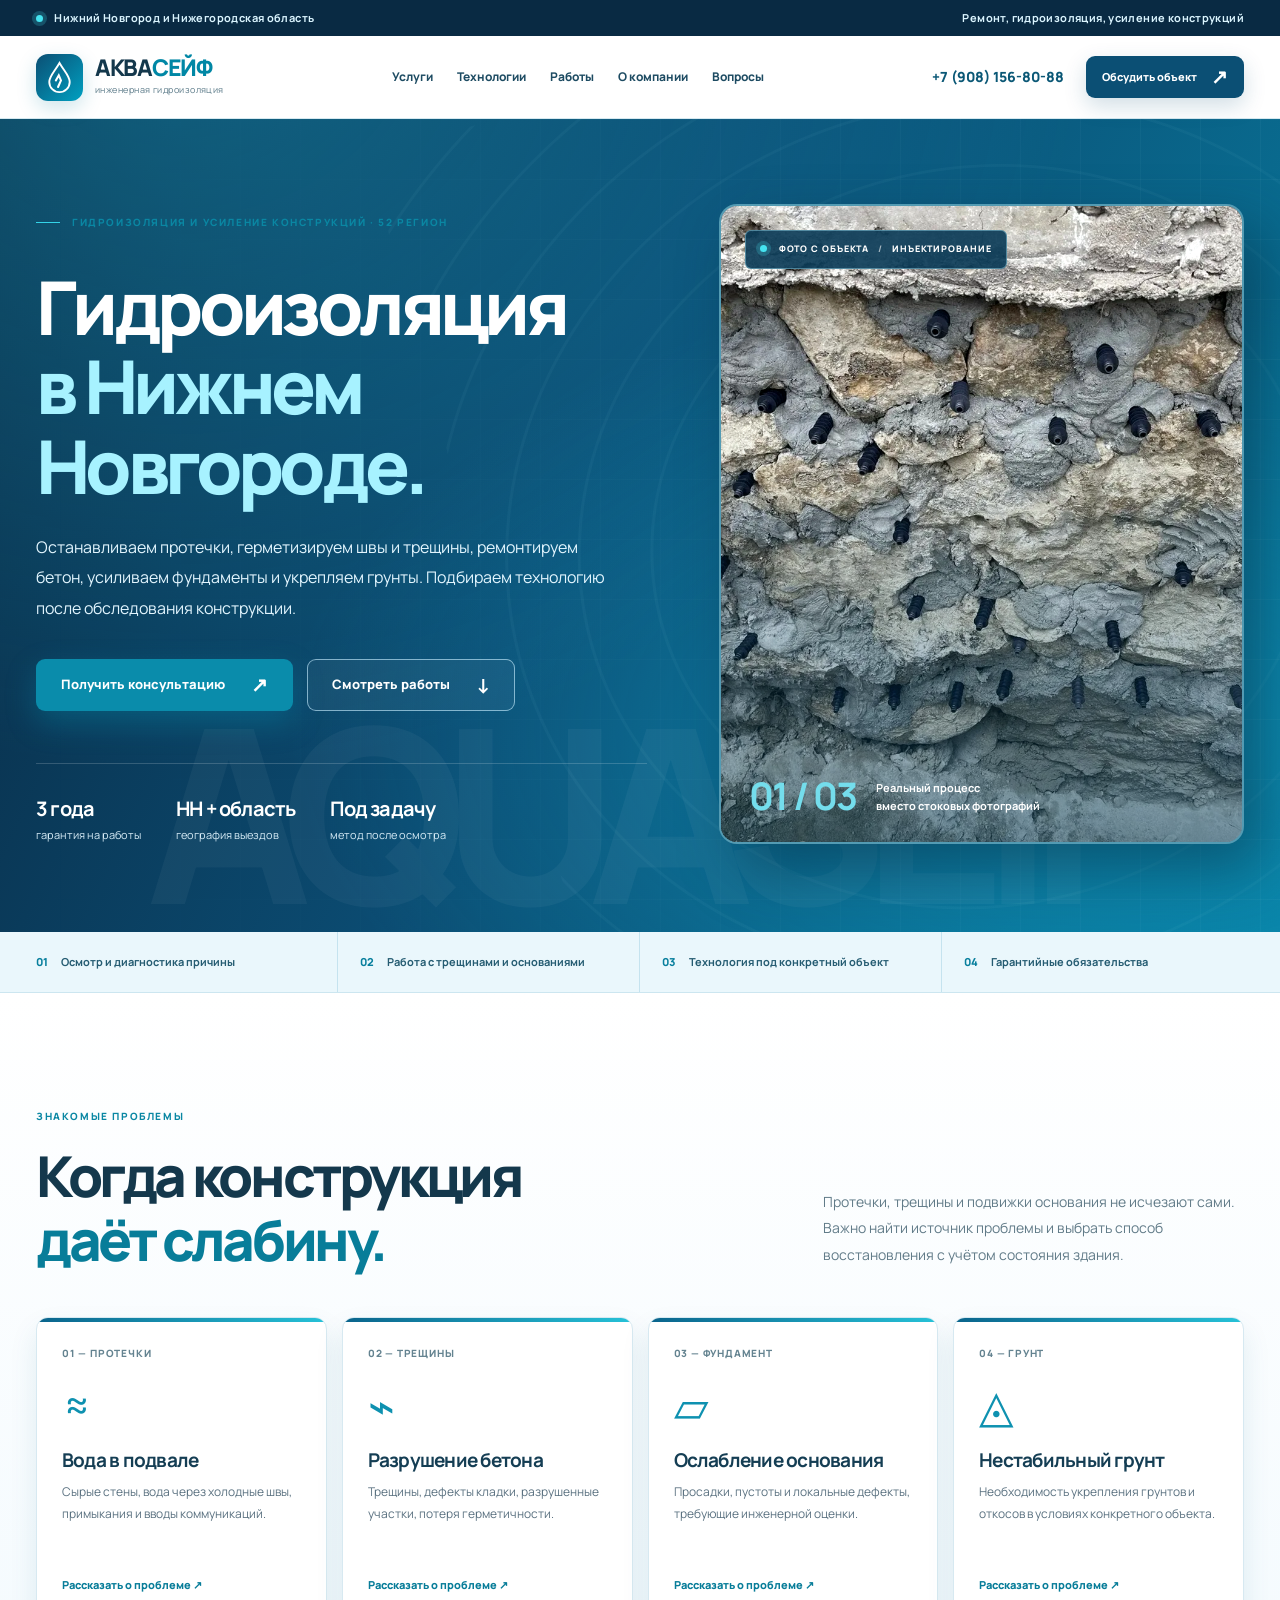
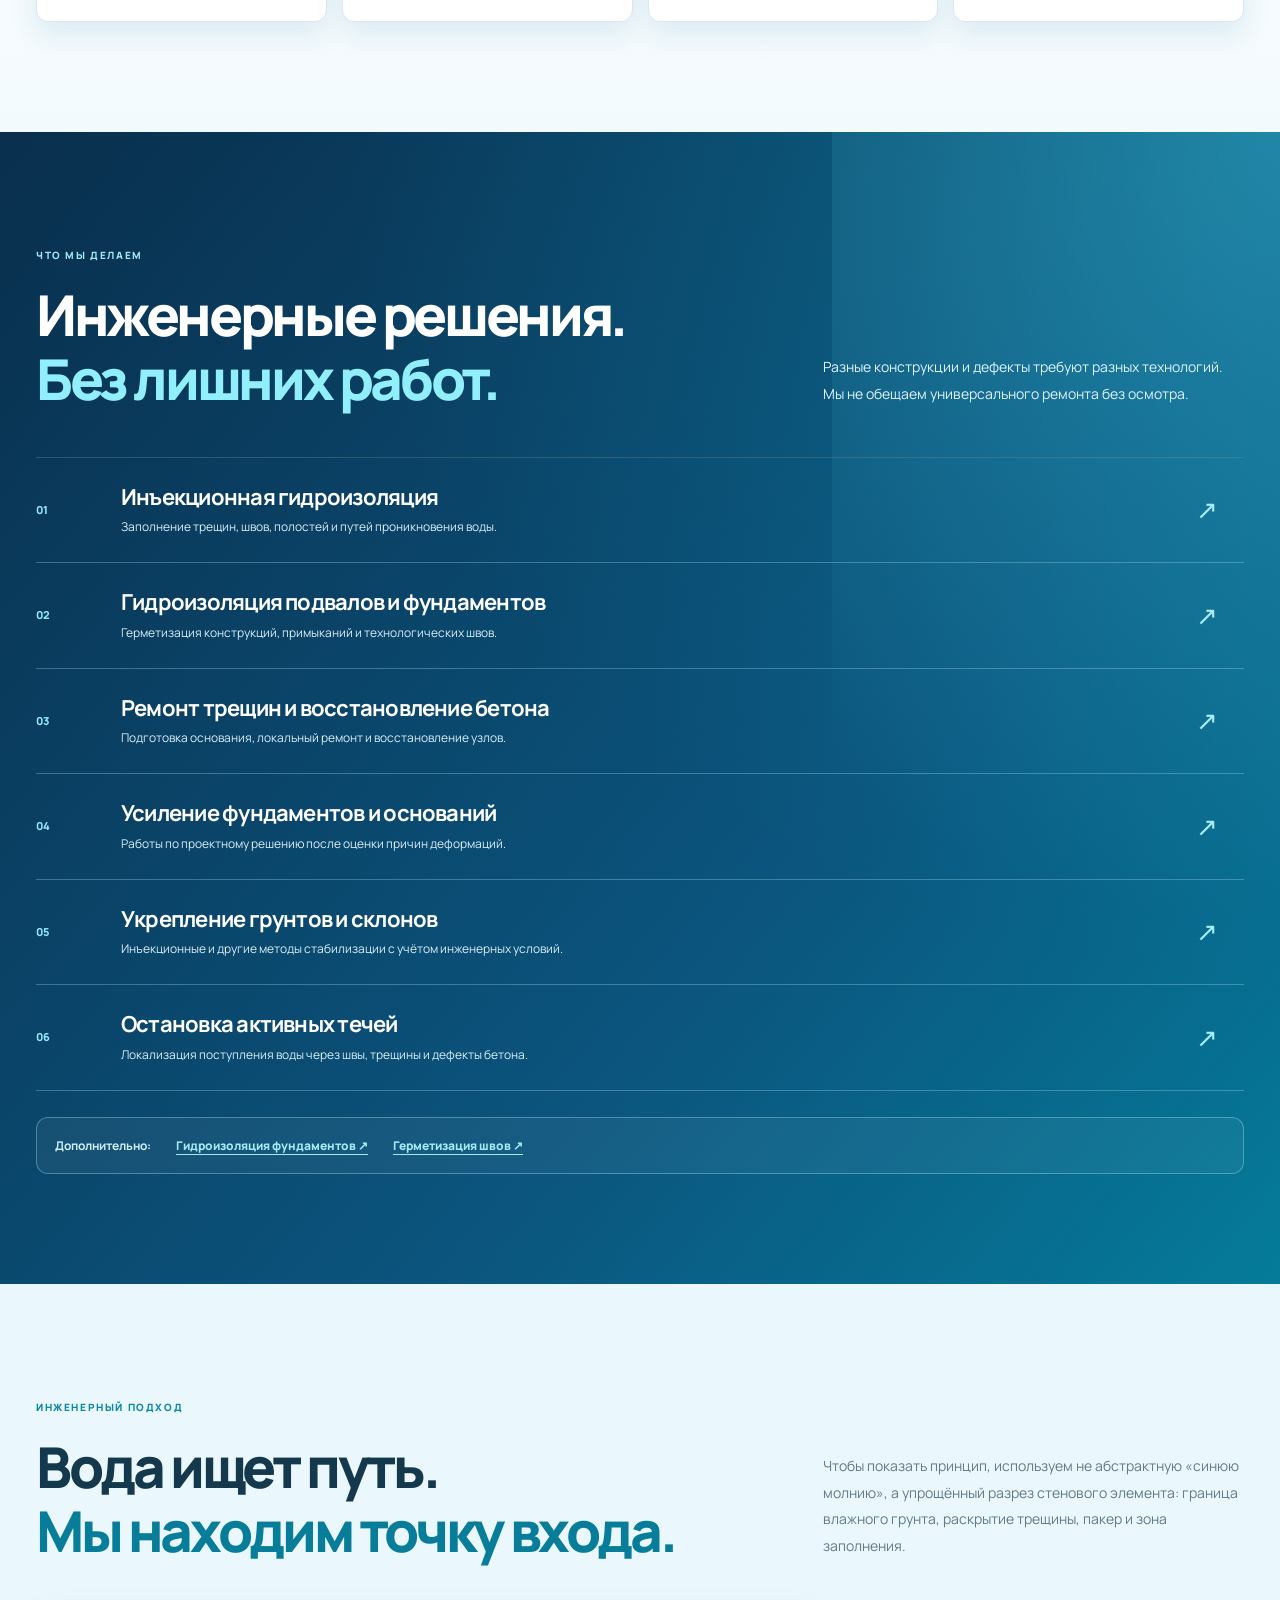
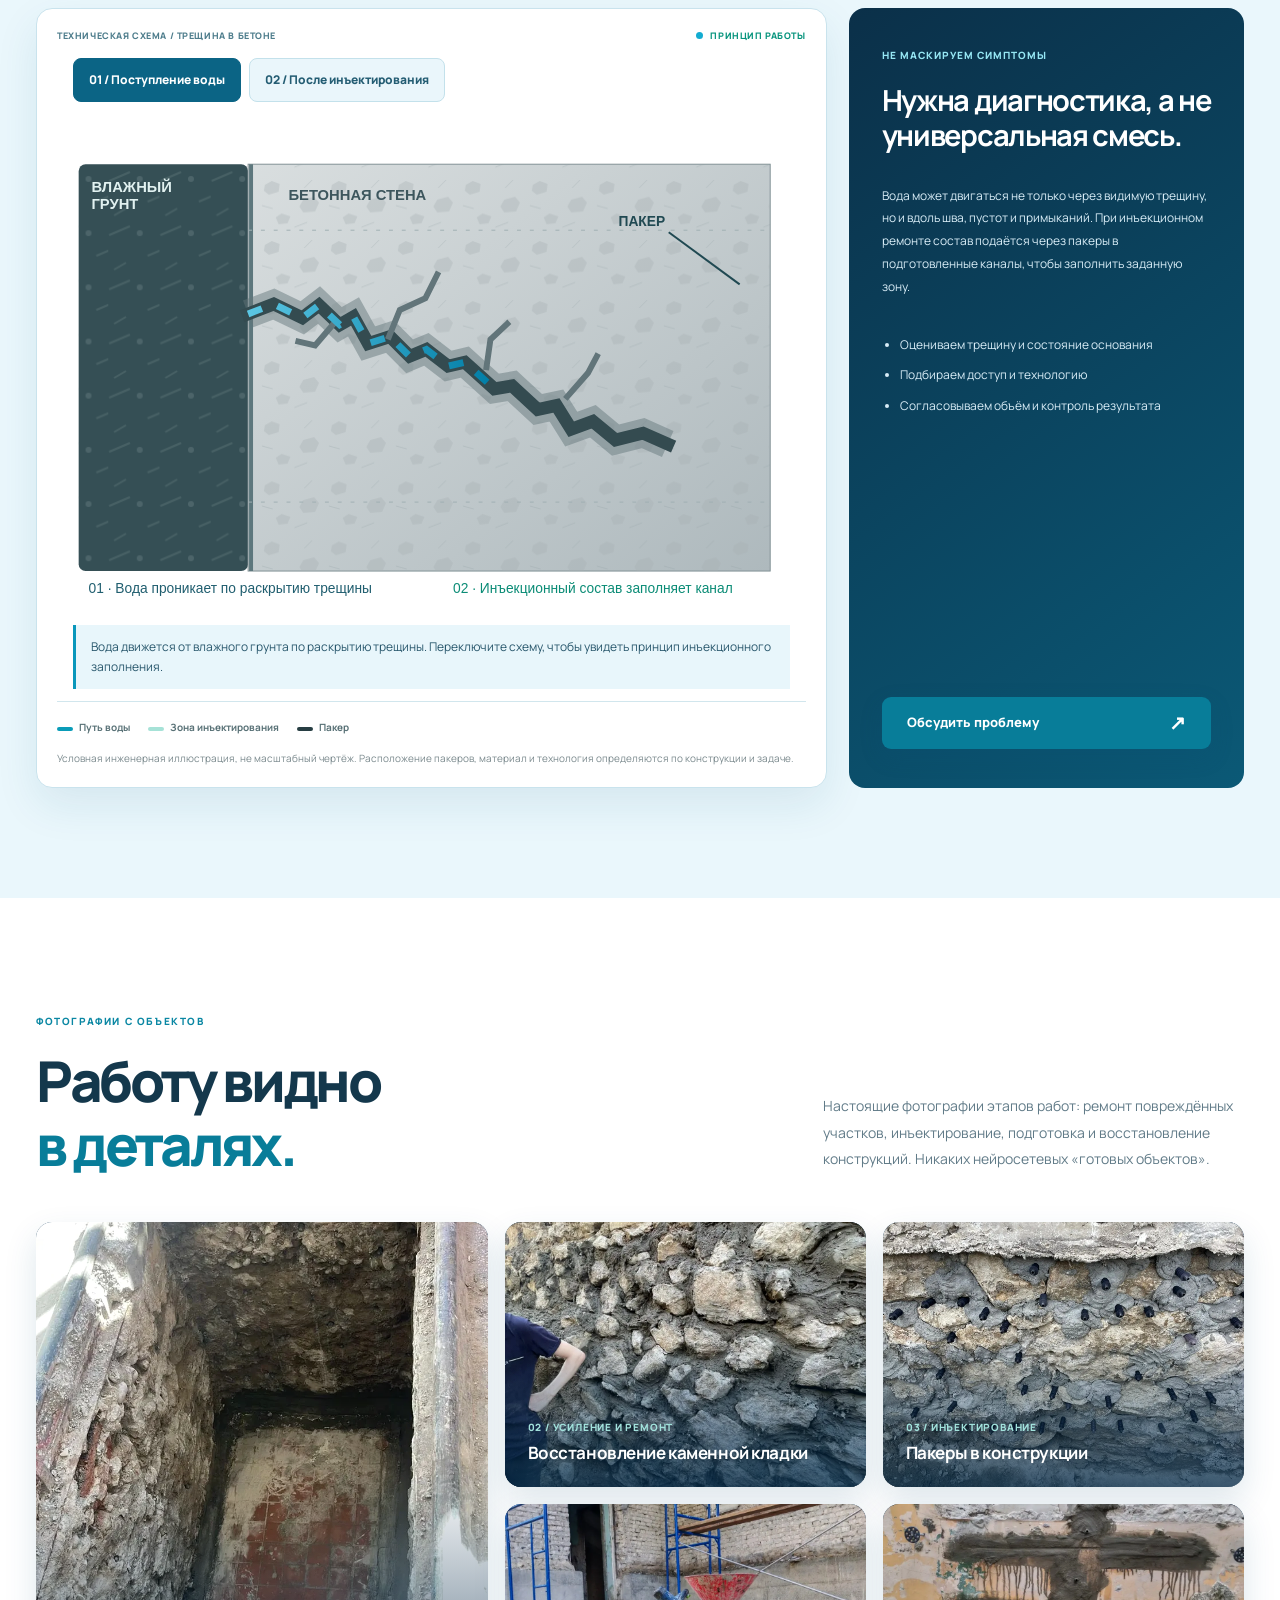
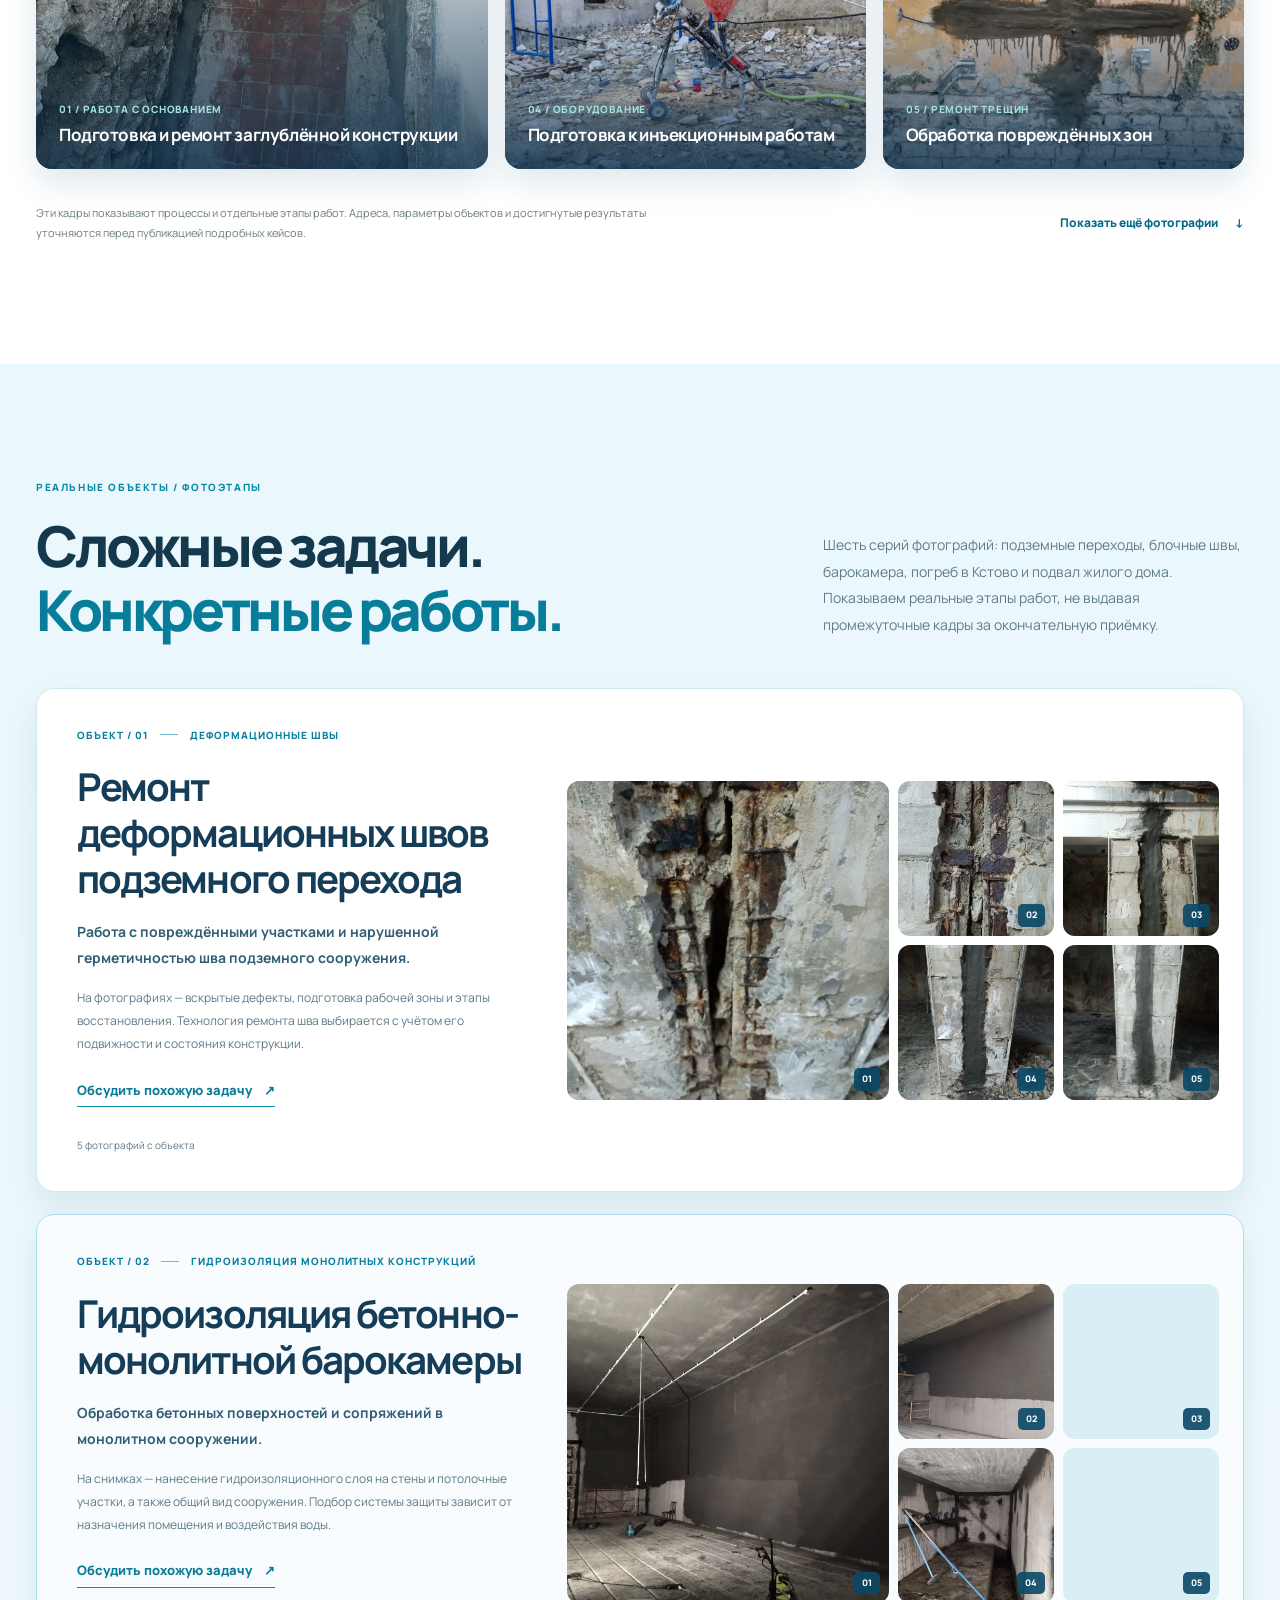
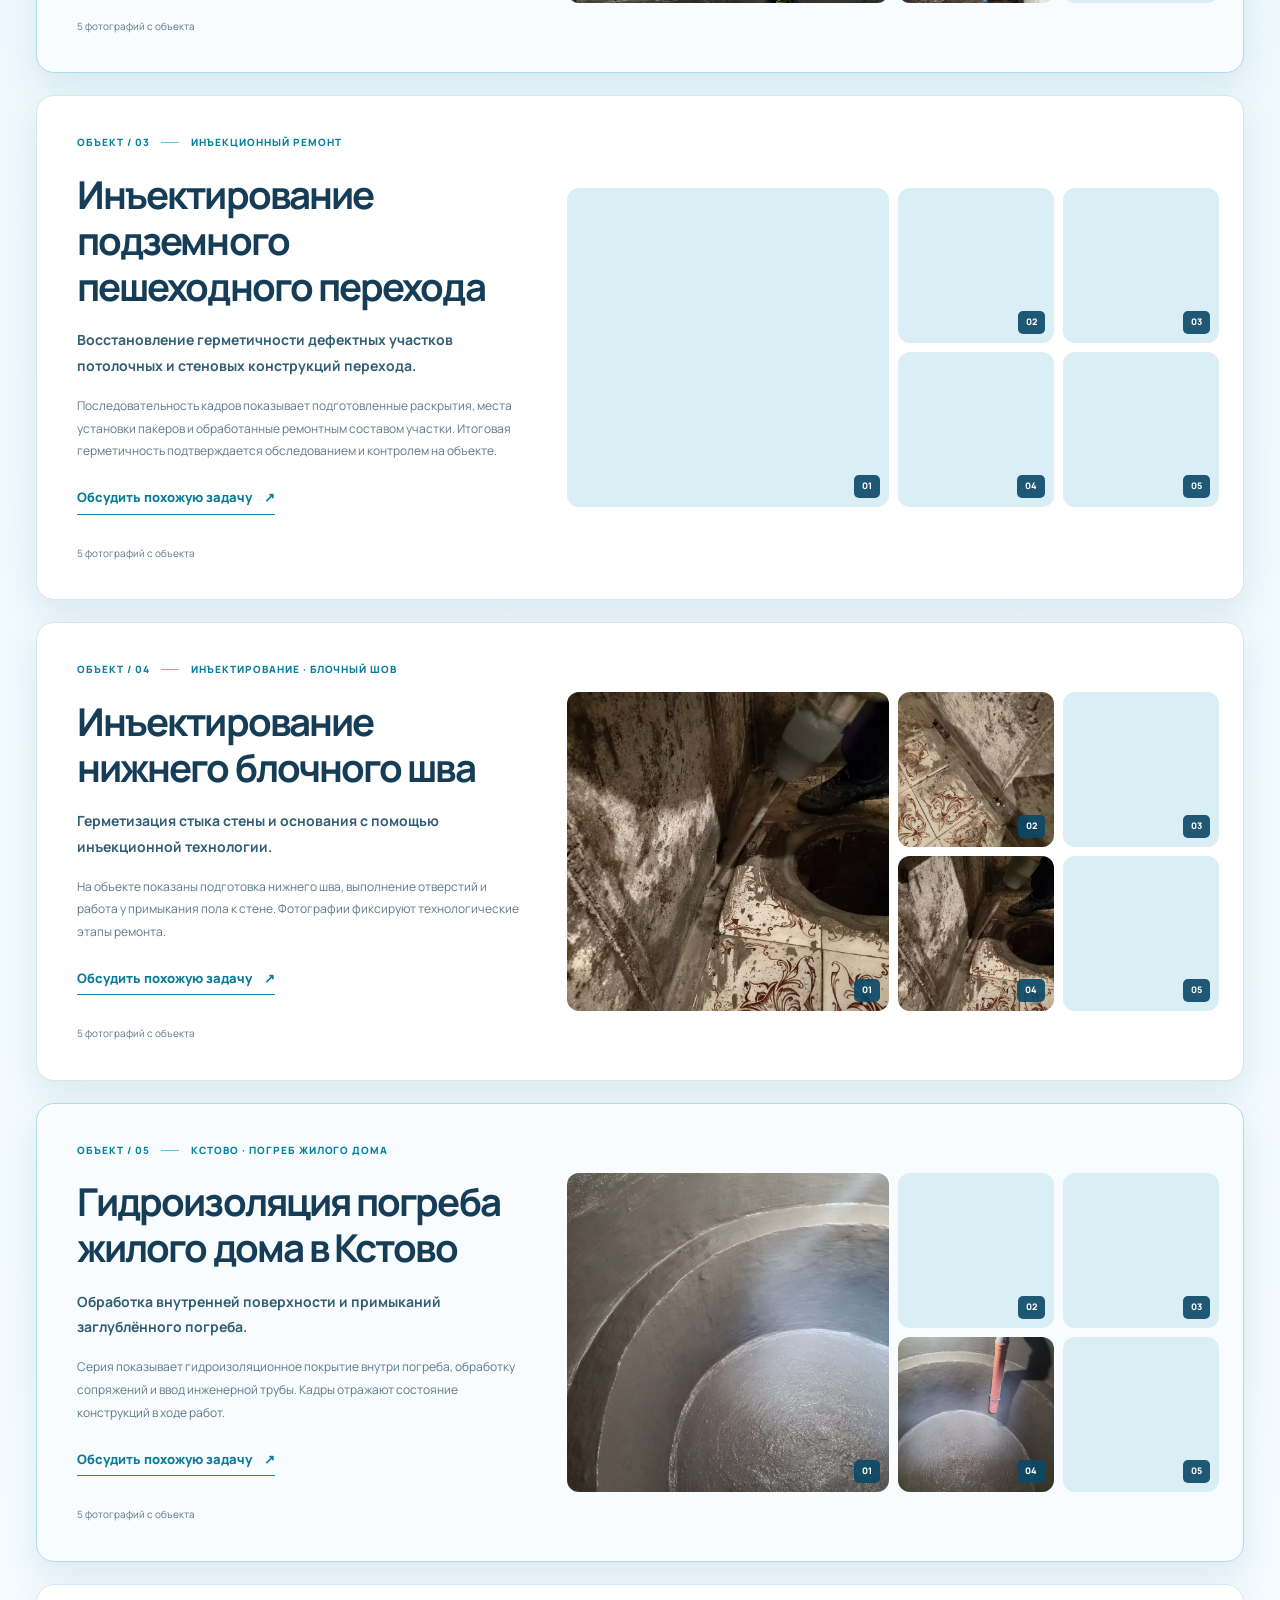
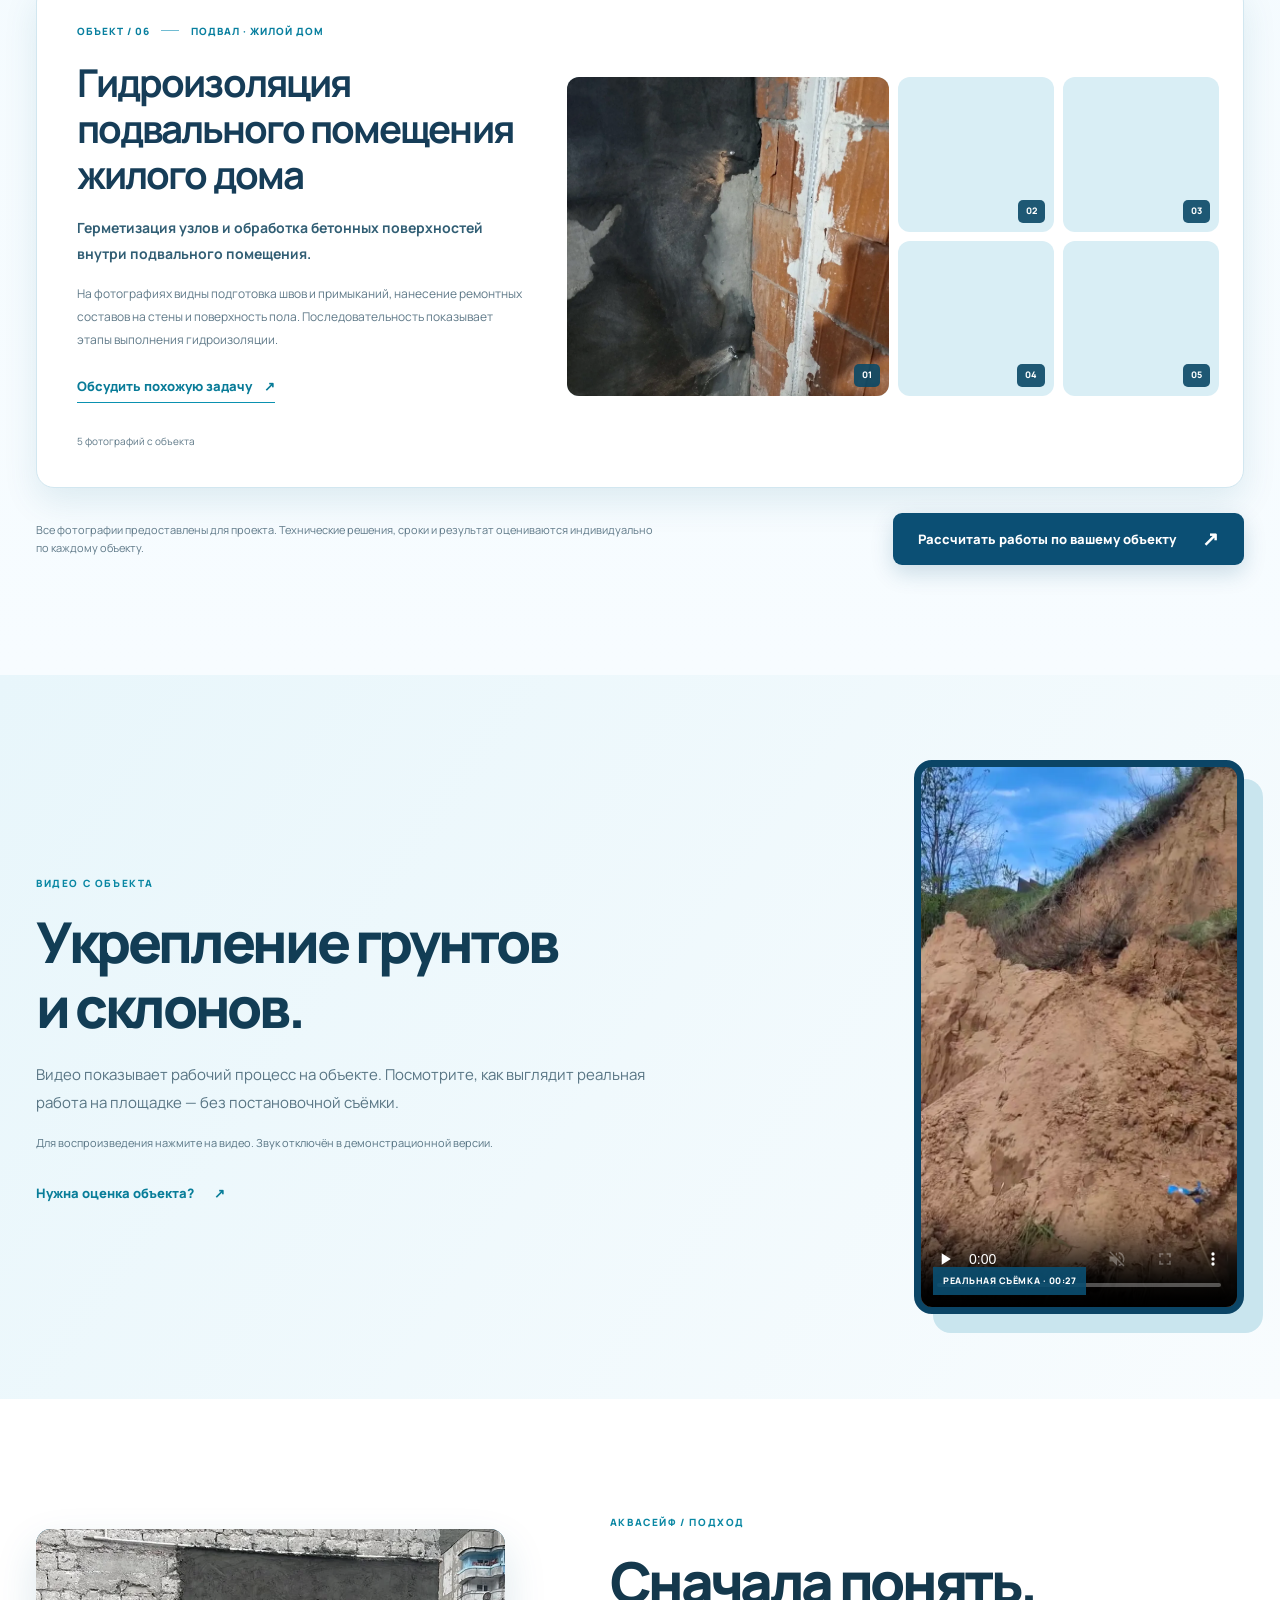
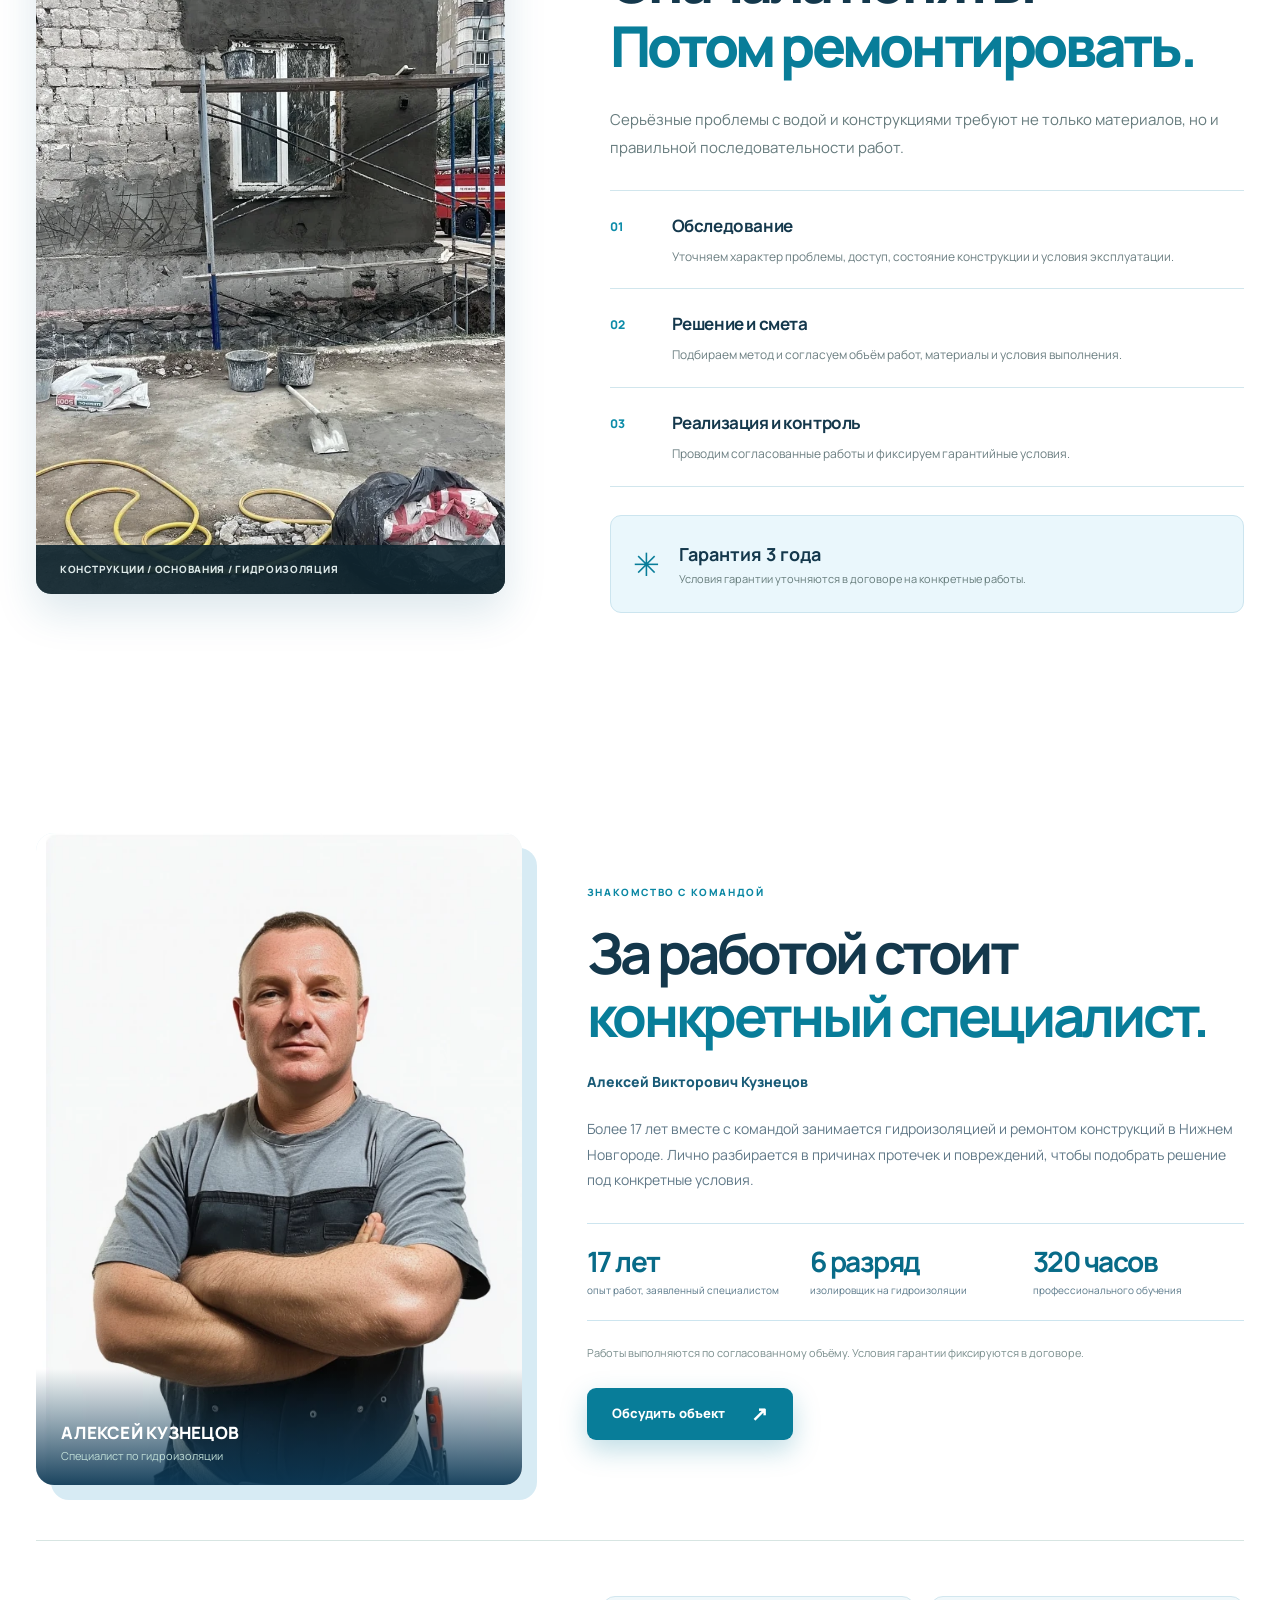
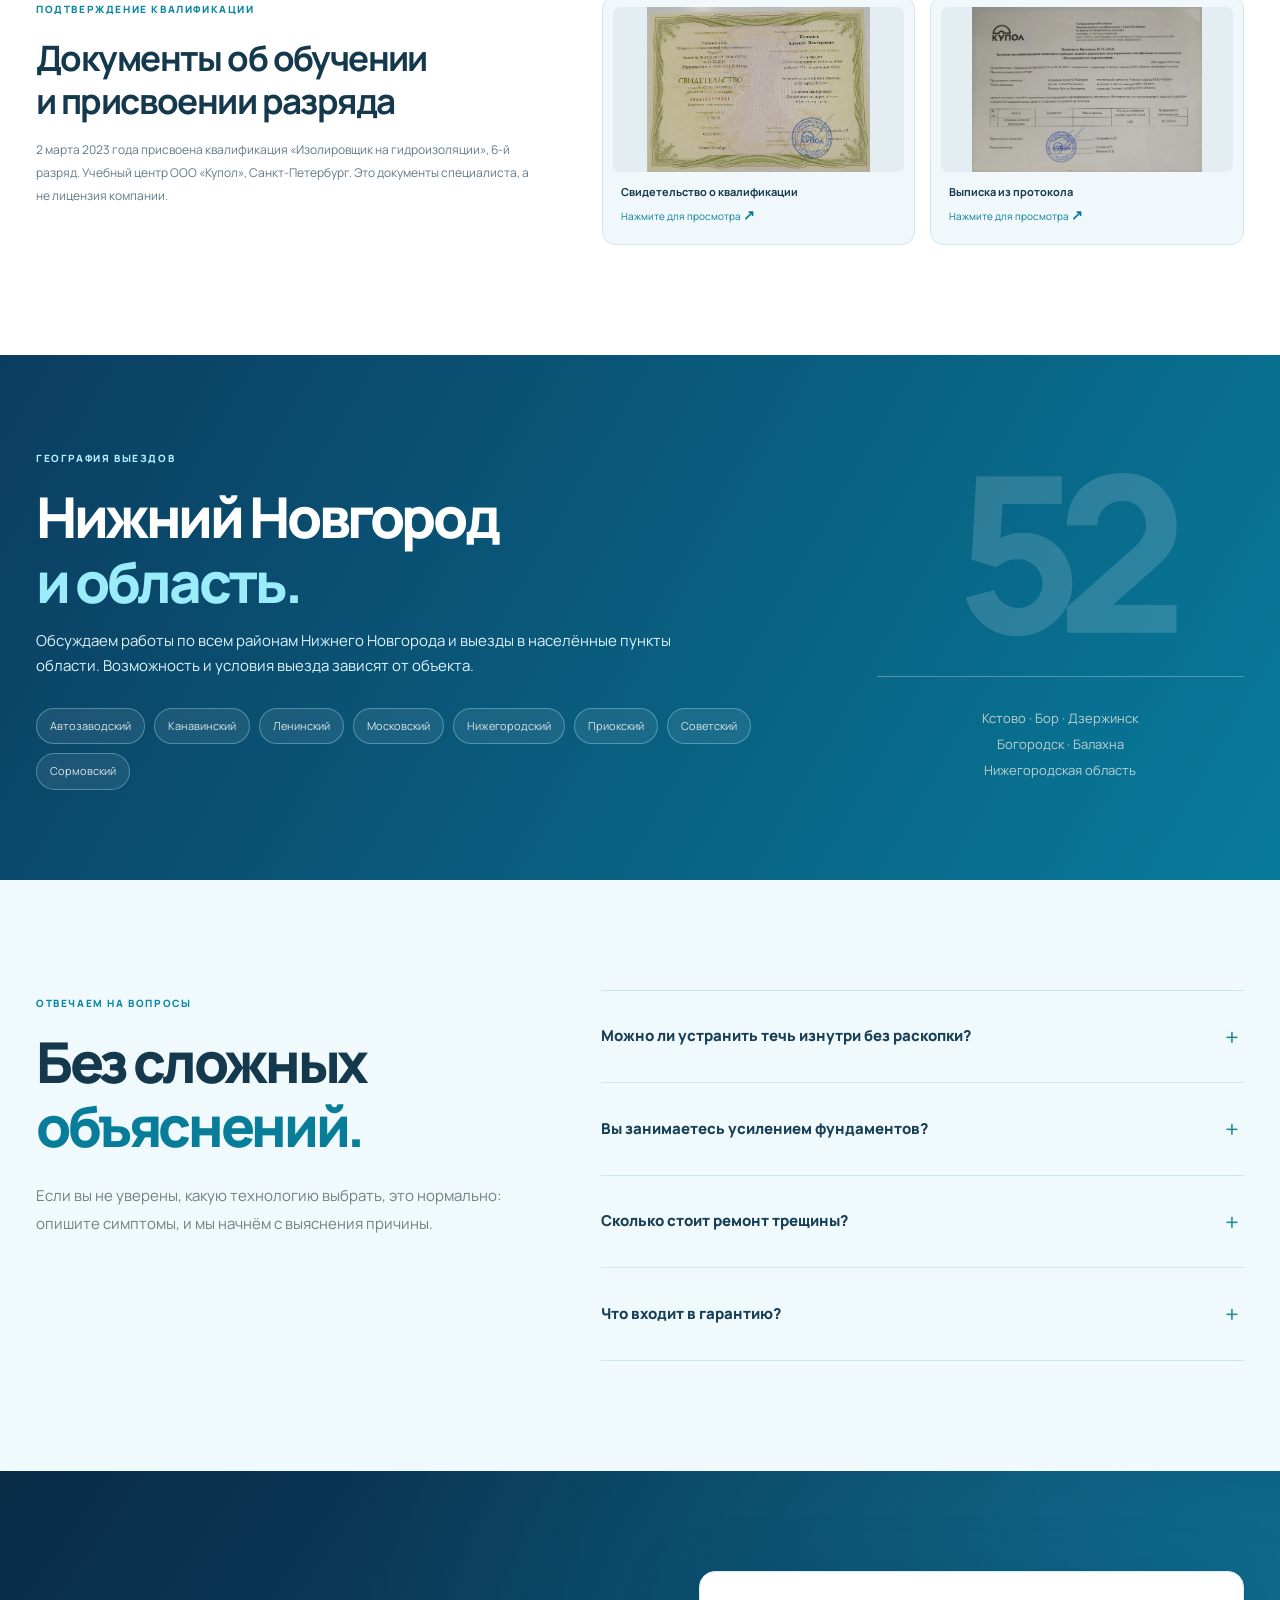
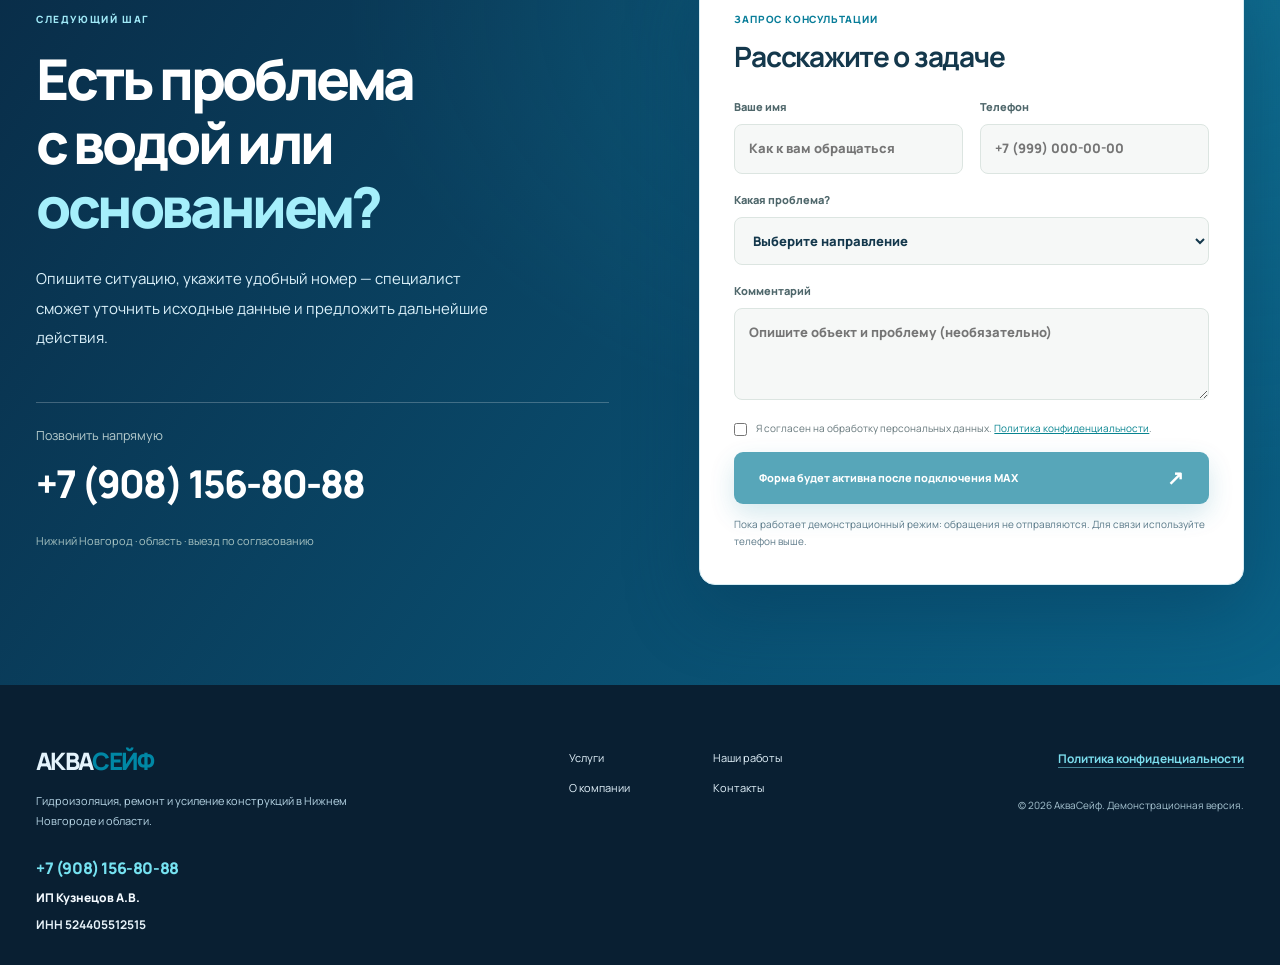
==== commit 8ad3206c: "feat: prepare local SEO service pages and improve AquaSeif indexing structure" ====
--- a/index.html
+++ b/index.html
@@ -2,12 +2,12 @@
 <html lang="ru" data-forms-enabled="false">
 <head>
 <meta charset="utf-8"><meta name="viewport" content="width=device-width,initial-scale=1"><meta name="theme-color" content="#0b4f74">
-<title>Гидроизоляция и усиление фундаментов в Нижнем Новгороде — АкваСейф</title>
-<meta name="description" content="АкваСейф: гидроизоляция подвалов и фундаментов, ремонт трещин, инъектирование, усиление оснований и укрепление грунтов в Нижнем Новгороде и Нижегородской области. Гарантия 3 года. Телефон +7 (908) 156-80-88.">
+<title>Гидроизоляция в Нижнем Новгороде — подвал, фундамент | АкваСейф</title>
+<meta name="description" content="Гидроизоляция подвалов и фундаментов в Нижнем Новгороде. Устраняем протечки, инъектируем швы и трещины, ремонтируем бетон. Реальные фото работ. Гарантия 3 года.">
 <meta name="robots" content="noindex,nofollow" id="demo-robots">
 <link rel="icon" href="assets/favicon.svg" type="image/svg+xml"><link rel="preconnect" href="https://fonts.googleapis.com"><link rel="preconnect" href="https://fonts.gstatic.com" crossorigin>
-<link href="https://fonts.googleapis.com/css2?family=Manrope:wght@400;500;600;700;800&display=swap" rel="stylesheet"><link rel="stylesheet" href="assets/styles.css?v=ocean-4-1"><script src="assets/script.js" defer></script>
-<script type="application/ld+json">{"@context":"https://schema.org","@type":"Organization","name":"АкваСейф","telephone":"+79081568088","areaServed":[{"@type":"City","name":"Нижний Новгород"},{"@type":"AdministrativeArea","name":"Нижегородская область"}]}</script>
+<link href="https://fonts.googleapis.com/css2?family=Manrope:wght@400;500;600;700;800&display=swap" rel="stylesheet"><link rel="stylesheet" href="assets/styles.css?v=seo-1"><script src="assets/script.js" defer></script>
+<script type="application/ld+json">{"@context":"https://schema.org","@type":"Organization","name":"АкваСейф","legalName":"ИП Кузнецов Алексей Викторович","telephone":"+79081568088","email":"alexgidro52@gmail.com","areaServed":[{"@type":"City","name":"Нижний Новгород"},{"@type":"AdministrativeArea","name":"Нижегородская область"}]}</script>
 </head>
 <body>
 <a class="skip" href="#main">Перейти к содержимому</a>
@@ -19,17 +19,17 @@
 <button class="menu-toggle" type="button" aria-label="Открыть меню" aria-expanded="false" aria-controls="nav"><span></span><span></span><span></span></button>
 </div></header>
 <main id="main">
-<section class="hero" id="top"><div class="hero-backdrop"></div><div class="wrap hero-grid"><div class="hero-copy"><p class="eyebrow eyebrow-light"><span class="eyebrow-mark"></span> ГИДРОИЗОЛЯЦИЯ И УСИЛЕНИЕ КОНСТРУКЦИЙ · 52 РЕГИОН</p><h1>Остановим воду.<br><span>Укрепим основание.</span></h1><p class="hero-lead">Инъекционная гидроизоляция, ремонт трещин, усиление фундаментов и укрепление грунтов. Работаем с причинами повреждений, а не только с их последствиями.</p><div class="hero-buttons"><a class="button button-accent" href="#contact">Получить консультацию <span>↗</span></a><a class="button button-outline" href="#portfolio">Смотреть работы <span>↓</span></a></div><div class="hero-metrics"><div><strong>3 года</strong><span>гарантия на работы</span></div><div><strong>НН + область</strong><span>география выездов</span></div><div><strong>Под задачу</strong><span>метод после осмотра</span></div></div></div><div class="hero-media"><img src="assets/images/injection-packers.webp" alt="Реальные работы по ремонту конструкции: инъекционные пакеры в бетонно-каменной стене" width="1200" height="900" fetchpriority="high"><div class="hero-photo-label"><span class="photo-label-dot"></span> ФОТО С ОБЪЕКТА <span class="photo-label-sep">/</span> ИНЪЕКТИРОВАНИЕ</div><div class="hero-media-caption"><span class="caption-numeral">01 / 03</span><span>Реальный процесс<br>вместо стоковых фотографий</span></div></div></div><div class="hero-watermark" aria-hidden="true">AQUASEIF</div></section>
+<section class="hero" id="top"><div class="hero-backdrop"></div><div class="wrap hero-grid"><div class="hero-copy"><p class="eyebrow eyebrow-light"><span class="eyebrow-mark"></span> ГИДРОИЗОЛЯЦИЯ И УСИЛЕНИЕ КОНСТРУКЦИЙ · 52 РЕГИОН</p><h1>Гидроизоляция<br><span>в Нижнем Новгороде.</span></h1><p class="hero-lead">Останавливаем протечки, герметизируем швы и трещины, ремонтируем бетон, усиливаем фундаменты и укрепляем грунты. Подбираем технологию после обследования конструкции.</p><div class="hero-buttons"><a class="button button-accent" href="#contact">Получить консультацию <span>↗</span></a><a class="button button-outline" href="#portfolio">Смотреть работы <span>↓</span></a></div><div class="hero-metrics"><div><strong>3 года</strong><span>гарантия на работы</span></div><div><strong>НН + область</strong><span>география выездов</span></div><div><strong>Под задачу</strong><span>метод после осмотра</span></div></div></div><div class="hero-media"><img src="assets/images/injection-packers.webp" alt="Реальные работы по ремонту конструкции: инъекционные пакеры в бетонно-каменной стене" width="1200" height="900" fetchpriority="high"><div class="hero-photo-label"><span class="photo-label-dot"></span> ФОТО С ОБЪЕКТА <span class="photo-label-sep">/</span> ИНЪЕКТИРОВАНИЕ</div><div class="hero-media-caption"><span class="caption-numeral">01 / 03</span><span>Реальный процесс<br>вместо стоковых фотографий</span></div></div></div><div class="hero-watermark" aria-hidden="true">AQUASEIF</div></section>
 <section class="proof-strip"><div class="wrap proof-grid"><div><span class="proof-num">01</span><span>Осмотр и диагностика причины</span></div><div><span class="proof-num">02</span><span>Работа с трещинами и основаниями</span></div><div><span class="proof-num">03</span><span>Технология под конкретный объект</span></div><div><span class="proof-num">04</span><span>Гарантийные обязательства</span></div></div></section>
 <section class="section problems" id="problems"><div class="wrap"><div class="section-heading split"><div><span class="kicker">ЗНАКОМЫЕ ПРОБЛЕМЫ</span><h2>Когда конструкция<br><em>даёт слабину.</em></h2></div><p>Протечки, трещины и подвижки основания не исчезают сами. Важно найти источник проблемы и выбрать способ восстановления с учётом состояния здания.</p></div><div class="problem-grid"><a href="#contact" class="problem"><span class="problem-idx">01 — ПРОТЕЧКИ</span><div class="problem-glyph">≈</div><h3>Вода в подвале</h3><p>Сырые стены, вода через холодные швы, примыкания и вводы коммуникаций.</p><span class="text-arrow">Рассказать о проблеме ↗</span></a><a href="#contact" class="problem"><span class="problem-idx">02 — ТРЕЩИНЫ</span><div class="problem-glyph">⌁</div><h3>Разрушение бетона</h3><p>Трещины, дефекты кладки, разрушенные участки, потеря герметичности.</p><span class="text-arrow">Рассказать о проблеме ↗</span></a><a href="#contact" class="problem"><span class="problem-idx">03 — ФУНДАМЕНТ</span><div class="problem-glyph">▱</div><h3>Ослабление основания</h3><p>Просадки, пустоты и локальные дефекты, требующие инженерной оценки.</p><span class="text-arrow">Рассказать о проблеме ↗</span></a><a href="#contact" class="problem"><span class="problem-idx">04 — ГРУНТ</span><div class="problem-glyph">◬</div><h3>Нестабильный грунт</h3><p>Необходимость укрепления грунтов и откосов в условиях конкретного объекта.</p><span class="text-arrow">Рассказать о проблеме ↗</span></a></div></div></section>
 <section class="section services" id="services"><div class="wrap"><div class="section-heading split light"><div><span class="kicker">ЧТО МЫ ДЕЛАЕМ</span><h2>Инженерные решения.<br><em>Без лишних работ.</em></h2></div><p>Разные конструкции и дефекты требуют разных технологий. Мы не обещаем универсального ремонта без осмотра.</p></div><div class="service-list">
-<a href="#contact" class="service-item"><span>01</span><div><h3>Инъекционная гидроизоляция</h3><p>Заполнение трещин, швов, полостей и путей проникновения воды.</p></div><b>↗</b></a>
-<a href="#contact" class="service-item"><span>02</span><div><h3>Гидроизоляция подвалов и фундаментов</h3><p>Герметизация конструкций, примыканий и технологических швов.</p></div><b>↗</b></a>
-<a href="#contact" class="service-item"><span>03</span><div><h3>Ремонт трещин и восстановление бетона</h3><p>Подготовка основания, локальный ремонт и восстановление узлов.</p></div><b>↗</b></a>
-<a href="#contact" class="service-item"><span>04</span><div><h3>Усиление фундаментов и оснований</h3><p>Работы по проектному решению после оценки причин деформаций.</p></div><b>↗</b></a>
-<a href="#contact" class="service-item"><span>05</span><div><h3>Укрепление грунтов и склонов</h3><p>Инъекционные и другие методы стабилизации с учётом инженерных условий.</p></div><b>↗</b></a>
-<a href="#contact" class="service-item"><span>06</span><div><h3>Остановка активных течей</h3><p>Локализация поступления воды через швы, трещины и дефекты бетона.</p></div><b>↗</b></a>
-</div></div></section>
+<a href="uslugi/inektsionnaya-gidroizolyatsiya/" class="service-item"><span>01</span><div><h3>Инъекционная гидроизоляция</h3><p>Заполнение трещин, швов, полостей и путей проникновения воды.</p></div><b>↗</b></a>
+<a href="uslugi/gidroizolyatsiya-podvalov/" class="service-item"><span>02</span><div><h3>Гидроизоляция подвалов и фундаментов</h3><p>Герметизация конструкций, примыканий и технологических швов.</p></div><b>↗</b></a>
+<a href="uslugi/remont-treshchin-betona/" class="service-item"><span>03</span><div><h3>Ремонт трещин и восстановление бетона</h3><p>Подготовка основания, локальный ремонт и восстановление узлов.</p></div><b>↗</b></a>
+<a href="uslugi/usilenie-fundamentov/" class="service-item"><span>04</span><div><h3>Усиление фундаментов и оснований</h3><p>Работы по проектному решению после оценки причин деформаций.</p></div><b>↗</b></a>
+<a href="uslugi/ukreplenie-grunta/" class="service-item"><span>05</span><div><h3>Укрепление грунтов и склонов</h3><p>Инъекционные и другие методы стабилизации с учётом инженерных условий.</p></div><b>↗</b></a>
+<a href="uslugi/ostanovka-protechek/" class="service-item"><span>06</span><div><h3>Остановка активных течей</h3><p>Локализация поступления воды через швы, трещины и дефекты бетона.</p></div><b>↗</b></a>
+</div><nav class="seo-service-extras" aria-label="Дополнительные услуги"><span>Дополнительно:</span><a href="uslugi/gidroizolyatsiya-fundamentov/">Гидроизоляция фундаментов ↗</a><a href="uslugi/germetizatsiya-shvov/">Герметизация швов ↗</a></nav></div></section>
 <section class="section engineering" id="engineering"><div class="wrap"><div class="section-heading split"><div><span class="kicker">ИНЖЕНЕРНЫЙ ПОДХОД</span><h2>Вода ищет путь.<br><em>Мы находим точку входа.</em></h2></div><p>Чтобы показать принцип, используем не абстрактную «синюю молнию», а упрощённый разрез стенового элемента: граница влажного грунта, раскрытие трещины, пакер и зона заполнения.</p></div><div class="engineering-grid"><div class="diagram-card" data-stage="water">
 <div class="diagram-top"><span>ТЕХНИЧЕСКАЯ СХЕМА / ТРЕЩИНА В БЕТОНЕ</span><span class="diagram-status"><i></i> ПРИНЦИП РАБОТЫ</span></div>
 <div class="diagram-switch" role="group" aria-label="Состояние конструкции"><button type="button" data-diagram-stage="water" aria-pressed="true">01 / Поступление воды</button><button type="button" data-diagram-stage="sealed" aria-pressed="false">02 / После инъектирования</button></div>
@@ -60,11 +60,11 @@
 <figure><a href="assets/images/crack-repair.webp" data-lightbox><img src="assets/images/crack-repair.webp" loading="lazy" alt="Локальное восстановление трещин на фасадной стене"></a><figcaption>Обработка трещин</figcaption></figure>
 <figure><a href="assets/images/concrete-shaft.webp" data-lightbox><img src="assets/images/concrete-shaft.webp" loading="lazy" alt="Вид внутрь заглублённой цилиндрической конструкции"></a><figcaption>Заглублённая конструкция</figcaption></figure>
 </div></div></section>
-<section class="case-studies section" id="case-studies" aria-labelledby="case-studies-title" hidden>
+<section class="case-studies section" id="case-studies" aria-labelledby="case-studies-title">
 <div class="wrap">
 <div class="section-heading split"><div><span class="kicker">РЕАЛЬНЫЕ ОБЪЕКТЫ / ФОТОЭТАПЫ</span><h2 id="case-studies-title">Сложные задачи.<br><em>Конкретные работы.</em></h2></div><p>Шесть серий фотографий: подземные переходы, блочные швы, барокамера, погреб в Кстово и подвал жилого дома. Показываем реальные этапы работ, не выдавая промежуточные кадры за окончательную приёмку.</p></div>
 <div class="case-stack">
-<article class="case-study" id="case-seams" data-preflight="case-seams-01.webp,case-seams-02.webp,case-seams-03.webp,case-seams-04.webp,case-seams-05.webp" hidden>
+<article class="case-study" id="case-seams" data-preflight="case-seams-01.webp,case-seams-02.webp,case-seams-03.webp,case-seams-04.webp,case-seams-05.webp">
 <div class="case-study-info"><span class="case-study-index">ОБЪЕКТ / 01 <i></i> ДЕФОРМАЦИОННЫЕ ШВЫ</span><h3>Ремонт деформационных швов подземного перехода</h3><p class="case-intro">Работа с повреждёнными участками и нарушенной герметичностью шва подземного сооружения.</p><p class="case-detail">На фотографиях — вскрытые дефекты, подготовка рабочей зоны и этапы восстановления. Технология ремонта шва выбирается с учётом его подвижности и состояния конструкции.</p><a href="#contact" class="case-cta">Обсудить похожую задачу <span aria-hidden="true">↗</span></a><span class="case-photo-counter">5 фотографий с объекта</span></div>
 <div class="case-study-photos">
 <figure class="case-study-frame case-study-main"><a href="assets/images/case-seams-01.webp" data-lightbox aria-label="Открыть фото 1 объекта: Ремонт деформационных швов подземного перехода"><img src="assets/images/case-seams-01.webp" alt="Деформационный шов с разрушенным бетоном и открытыми металлическими элементами" loading="lazy" decoding="async"><span class="frame-number">01</span></a></figure>
@@ -73,7 +73,7 @@
 <figure class="case-study-frame"><a href="assets/images/case-seams-04.webp" data-lightbox aria-label="Открыть фото 4 объекта: Ремонт деформационных швов подземного перехода"><img src="assets/images/case-seams-04.webp" alt="Нижняя часть восстановленного участка деформационного шва" loading="lazy" decoding="async"><span class="frame-number">04</span></a></figure>
 <figure class="case-study-frame"><a href="assets/images/case-seams-05.webp" data-lightbox aria-label="Открыть фото 5 объекта: Ремонт деформационных швов подземного перехода"><img src="assets/images/case-seams-05.webp" alt="Вертикальный шов после нанесения ремонтного состава" loading="lazy" decoding="async"><span class="frame-number">05</span></a></figure>
 </div></article>
-<article class="case-study" id="case-chamber" data-preflight="case-chamber-01.webp,case-chamber-02.webp,case-chamber-03.webp,case-chamber-04.webp,case-chamber-05.webp" hidden>
+<article class="case-study" id="case-chamber" data-preflight="case-chamber-01.webp,case-chamber-02.webp,case-chamber-03.webp,case-chamber-04.webp,case-chamber-05.webp">
 <div class="case-study-info"><span class="case-study-index">ОБЪЕКТ / 02 <i></i> ГИДРОИЗОЛЯЦИЯ МОНОЛИТНЫХ КОНСТРУКЦИЙ</span><h3>Гидроизоляция бетонно-монолитной барокамеры</h3><p class="case-intro">Обработка бетонных поверхностей и сопряжений в монолитном сооружении.</p><p class="case-detail">На снимках — нанесение гидроизоляционного слоя на стены и потолочные участки, а также общий вид сооружения. Подбор системы защиты зависит от назначения помещения и воздействия воды.</p><a href="#contact" class="case-cta">Обсудить похожую задачу <span aria-hidden="true">↗</span></a><span class="case-photo-counter">5 фотографий с объекта</span></div>
 <div class="case-study-photos">
 <figure class="case-study-frame case-study-main"><a href="assets/images/case-chamber-01.webp" data-lightbox aria-label="Открыть фото 1 объекта: Гидроизоляция бетонно-монолитной барокамеры"><img src="assets/images/case-chamber-01.webp" alt="Нанесённый гидроизоляционный слой на стенах бетонного помещения" loading="lazy" decoding="async"><span class="frame-number">01</span></a></figure>
@@ -82,7 +82,7 @@
 <figure class="case-study-frame"><a href="assets/images/case-chamber-04.webp" data-lightbox aria-label="Открыть фото 4 объекта: Гидроизоляция бетонно-монолитной барокамеры"><img src="assets/images/case-chamber-04.webp" alt="Гидроизоляционная обработка сопряжений в помещении" loading="lazy" decoding="async"><span class="frame-number">04</span></a></figure>
 <figure class="case-study-frame"><a href="assets/images/case-chamber-05.webp" data-lightbox aria-label="Открыть фото 5 объекта: Гидроизоляция бетонно-монолитной барокамеры"><img src="assets/images/case-chamber-05.webp" alt="Внешний вид бетонного сооружения с ограждающими конструкциями" loading="lazy" decoding="async"><span class="frame-number">05</span></a></figure>
 </div></article>
-<article class="case-study" id="case-injection" data-preflight="case-injection-01.webp,case-injection-02.webp,case-injection-03.webp,case-injection-04.webp,case-injection-05.webp" hidden>
+<article class="case-study" id="case-injection" data-preflight="case-injection-01.webp,case-injection-02.webp,case-injection-03.webp,case-injection-04.webp,case-injection-05.webp">
 <div class="case-study-info"><span class="case-study-index">ОБЪЕКТ / 03 <i></i> ИНЪЕКЦИОННЫЙ РЕМОНТ</span><h3>Инъектирование подземного пешеходного перехода</h3><p class="case-intro">Восстановление герметичности дефектных участков потолочных и стеновых конструкций перехода.</p><p class="case-detail">Последовательность кадров показывает подготовленные раскрытия, места установки пакеров и обработанные ремонтным составом участки. Итоговая герметичность подтверждается обследованием и контролем на объекте.</p><a href="#contact" class="case-cta">Обсудить похожую задачу <span aria-hidden="true">↗</span></a><span class="case-photo-counter">5 фотографий с объекта</span></div>
 <div class="case-study-photos">
 <figure class="case-study-frame case-study-main"><a href="assets/images/case-injection-01.webp" data-lightbox aria-label="Открыть фото 1 объекта: Инъектирование подземного пешеходного перехода"><img src="assets/images/case-injection-01.webp" alt="Повреждённый потолочный шов с коррозионными следами и разрушенной отделкой" loading="lazy" decoding="async"><span class="frame-number">01</span></a></figure>
@@ -91,7 +91,7 @@
 <figure class="case-study-frame"><a href="assets/images/case-injection-04.webp" data-lightbox aria-label="Открыть фото 4 объекта: Инъектирование подземного пешеходного перехода"><img src="assets/images/case-injection-04.webp" alt="Потолочный участок перехода с полосой ремонтного состава" loading="lazy" decoding="async"><span class="frame-number">04</span></a></figure>
 <figure class="case-study-frame"><a href="assets/images/case-injection-05.webp" data-lightbox aria-label="Открыть фото 5 объекта: Инъектирование подземного пешеходного перехода"><img src="assets/images/case-injection-05.webp" alt="Обработанный потолочный шов в подземном пешеходном переходе" loading="lazy" decoding="async"><span class="frame-number">05</span></a></figure>
 </div></article>
-<article class="case-study" id="case-lower-seam" data-preflight="case-lower-seam-01.webp,case-lower-seam-02.webp,case-lower-seam-03.webp,case-lower-seam-04.webp,case-lower-seam-05.webp" hidden>
+<article class="case-study" id="case-lower-seam" data-preflight="case-lower-seam-01.webp,case-lower-seam-02.webp,case-lower-seam-03.webp,case-lower-seam-04.webp,case-lower-seam-05.webp">
 <div class="case-study-info"><span class="case-study-index">ОБЪЕКТ / 04 <i></i> ИНЪЕКТИРОВАНИЕ · БЛОЧНЫЙ ШОВ</span><h3>Инъектирование нижнего блочного шва</h3><p class="case-intro">Герметизация стыка стены и основания с помощью инъекционной технологии.</p><p class="case-detail">На объекте показаны подготовка нижнего шва, выполнение отверстий и работа у примыкания пола к стене. Фотографии фиксируют технологические этапы ремонта.</p><a href="#contact" class="case-cta">Обсудить похожую задачу <span aria-hidden="true">↗</span></a><span class="case-photo-counter">5 фотографий с объекта</span></div>
 <div class="case-study-photos">
 <figure class="case-study-frame case-study-main"><a href="assets/images/case-lower-seam-01.webp" data-lightbox aria-label="Открыть фото 1 объекта: Инъектирование нижнего блочного шва"><img src="assets/images/case-lower-seam-01.webp" alt="Работа у нижнего блочного шва бетонной стены" loading="lazy" decoding="async"><span class="frame-number">01</span></a></figure>
@@ -100,7 +100,7 @@
 <figure class="case-study-frame"><a href="assets/images/case-lower-seam-04.webp" data-lightbox aria-label="Открыть фото 4 объекта: Инъектирование нижнего блочного шва"><img src="assets/images/case-lower-seam-04.webp" alt="Подача материала в нижний шов через инъекционный наконечник" loading="lazy" decoding="async"><span class="frame-number">04</span></a></figure>
 <figure class="case-study-frame"><a href="assets/images/case-lower-seam-05.webp" data-lightbox aria-label="Открыть фото 5 объекта: Инъектирование нижнего блочного шва"><img src="assets/images/case-lower-seam-05.webp" alt="Сверление отверстий по линии стыка бетонных конструкций" loading="lazy" decoding="async"><span class="frame-number">05</span></a></figure>
 </div></article>
-<article class="case-study" id="case-cellar-kstovo" data-preflight="case-cellar-kstovo-01.webp,case-cellar-kstovo-02.webp,case-cellar-kstovo-03.webp,case-cellar-kstovo-04.webp,case-cellar-kstovo-05.webp" hidden>
+<article class="case-study" id="case-cellar-kstovo" data-preflight="case-cellar-kstovo-01.webp,case-cellar-kstovo-02.webp,case-cellar-kstovo-03.webp,case-cellar-kstovo-04.webp,case-cellar-kstovo-05.webp">
 <div class="case-study-info"><span class="case-study-index">ОБЪЕКТ / 05 <i></i> КСТОВО · ПОГРЕБ ЖИЛОГО ДОМА</span><h3>Гидроизоляция погреба жилого дома в Кстово</h3><p class="case-intro">Обработка внутренней поверхности и примыканий заглублённого погреба.</p><p class="case-detail">Серия показывает гидроизоляционное покрытие внутри погреба, обработку сопряжений и ввод инженерной трубы. Кадры отражают состояние конструкций в ходе работ.</p><a href="#contact" class="case-cta">Обсудить похожую задачу <span aria-hidden="true">↗</span></a><span class="case-photo-counter">5 фотографий с объекта</span></div>
 <div class="case-study-photos">
 <figure class="case-study-frame case-study-main"><a href="assets/images/case-cellar-kstovo-01.webp" data-lightbox aria-label="Открыть фото 1 объекта: Гидроизоляция погреба жилого дома в Кстово"><img src="assets/images/case-cellar-kstovo-01.webp" alt="Гидроизоляционное покрытие внутренней поверхности погреба" loading="lazy" decoding="async"><span class="frame-number">01</span></a></figure>
@@ -109,7 +109,7 @@
 <figure class="case-study-frame"><a href="assets/images/case-cellar-kstovo-04.webp" data-lightbox aria-label="Открыть фото 4 объекта: Гидроизоляция погреба жилого дома в Кстово"><img src="assets/images/case-cellar-kstovo-04.webp" alt="Обработка внутренней поверхности заглублённого резервуара" loading="lazy" decoding="async"><span class="frame-number">04</span></a></figure>
 <figure class="case-study-frame"><a href="assets/images/case-cellar-kstovo-05.webp" data-lightbox aria-label="Открыть фото 5 объекта: Гидроизоляция погреба жилого дома в Кстово"><img src="assets/images/case-cellar-kstovo-05.webp" alt="Гидроизоляция погреба вокруг ввода трубопровода" loading="lazy" decoding="async"><span class="frame-number">05</span></a></figure>
 </div></article>
-<article class="case-study" id="case-basement" data-preflight="case-basement-01.webp,case-basement-02.webp,case-basement-03.webp,case-basement-04.webp,case-basement-05.webp" hidden>
+<article class="case-study" id="case-basement" data-preflight="case-basement-01.webp,case-basement-02.webp,case-basement-03.webp,case-basement-04.webp,case-basement-05.webp">
 <div class="case-study-info"><span class="case-study-index">ОБЪЕКТ / 06 <i></i> ПОДВАЛ · ЖИЛОЙ ДОМ</span><h3>Гидроизоляция подвального помещения жилого дома</h3><p class="case-intro">Герметизация узлов и обработка бетонных поверхностей внутри подвального помещения.</p><p class="case-detail">На фотографиях видны подготовка швов и примыканий, нанесение ремонтных составов на стены и поверхность пола. Последовательность показывает этапы выполнения гидроизоляции.</p><a href="#contact" class="case-cta">Обсудить похожую задачу <span aria-hidden="true">↗</span></a><span class="case-photo-counter">5 фотографий с объекта</span></div>
 <div class="case-study-photos">
 <figure class="case-study-frame case-study-main"><a href="assets/images/case-basement-01.webp" data-lightbox aria-label="Открыть фото 1 объекта: Гидроизоляция подвального помещения жилого дома"><img src="assets/images/case-basement-01.webp" alt="Обработка примыкания стены к полу в подвальном помещении" loading="lazy" decoding="async"><span class="frame-number">01</span></a></figure>
@@ -124,7 +124,7 @@
 </section>
 <section class="video-section" id="video"><div class="wrap video-grid"><div class="video-heading"><span class="kicker">ВИДЕО С ОБЪЕКТА</span><h2>Укрепление грунтов<br>и склонов.</h2><p>Видео показывает рабочий процесс на объекте. Посмотрите, как выглядит реальная работа на площадке — без постановочной съёмки.</p><p class="video-note">Для воспроизведения нажмите на видео. Звук отключён в демонстрационной версии.</p><a href="#contact" class="inline-action">Нужна оценка объекта? <span>↗</span></a></div><div class="video-frame"><video controls muted preload="none" playsinline poster="assets/images/video-cover.webp" aria-label="Видео рабочего процесса укрепления грунтов и склонов"><source src="assets/video/ground-stabilization.mp4" type="video/mp4">Ваш браузер не поддерживает воспроизведение видео.</video><span class="video-tag">РЕАЛЬНАЯ СЪЁМКА · 00:27</span></div></div></section>
 <section class="section about" id="about"><div class="wrap about-grid"><div class="about-photo"><img src="assets/images/facade-restoration.webp" alt="Работы по ремонту фасадной конструкции с использованием строительных лесов" loading="lazy" width="900" height="1600"><span>КОНСТРУКЦИИ / ОСНОВАНИЯ / ГИДРОИЗОЛЯЦИЯ</span></div><div class="about-copy"><span class="kicker">АКВАСЕЙФ / ПОДХОД</span><h2>Сначала понять.<br><em>Потом ремонтировать.</em></h2><p class="about-lead">Серьёзные проблемы с водой и конструкциями требуют не только материалов, но и правильной последовательности работ.</p><div class="about-steps"><div><span>01</span><section><h3>Обследование</h3><p>Уточняем характер проблемы, доступ, состояние конструкции и условия эксплуатации.</p></section></div><div><span>02</span><section><h3>Решение и смета</h3><p>Подбираем метод и согласуем объём работ, материалы и условия выполнения.</p></section></div><div><span>03</span><section><h3>Реализация и контроль</h3><p>Проводим согласованные работы и фиксируем гарантийные условия.</p></section></div></div><div class="warranty"><span class="warranty-icon">✳</span><div><strong>Гарантия 3 года</strong><p>Условия гарантии уточняются в договоре на конкретные работы.</p></div></div></div></div></section>
-<section class="specialist-section section" id="specialist" aria-labelledby="specialist-title" hidden>
+<section class="specialist-section section" id="specialist" aria-labelledby="specialist-title">
 <div class="wrap">
 <div class="specialist-panel">
 <div class="specialist-portrait"><img src="assets/images/alexey-kuznetsov.webp" alt="Алексей Викторович Кузнецов, специалист по гидроизоляции" width="582" height="781" loading="lazy" decoding="async"><div class="specialist-portrait-label"><span>АЛЕКСЕЙ КУЗНЕЦОВ</span><small>Специалист по гидроизоляции</small></div></div>
--- a/assets/styles.css
+++ b/assets/styles.css
@@ -367,3 +367,64 @@
  .footer-links{grid-template-columns:repeat(2,minmax(0,1fr));padding-top:0;gap:14px}
  .footer-end{grid-column:auto;gap:15px}
 }
+
+
+/* AquaSeif — searchable service landing pages */
+.seo-service-extras{margin:26px 0 0;padding:18px;display:flex;gap:13px 25px;flex-wrap:wrap;align-items:center;border:1px solid #b5eaf859;border-radius:12px;background:#ffffff0d}
+.seo-service-extras span{color:#d1f1fa;font-weight:700;font-size:12px}
+.seo-service-extras a{color:#a3ebf6;font-weight:800;font-size:12px;text-decoration:underline;text-underline-offset:4px}
+.seo-page{background:#f5fbfd;color:#153b52}
+.seo-page .seo-top{position:sticky;top:0;z-index:50;background:#fffffff2;border-bottom:1px solid #d6e9f1;backdrop-filter:blur(12px)}
+.seo-page .seo-topinner{min-height:75px;display:flex;justify-content:space-between;align-items:center;gap:15px}
+.seo-page .seo-brand{font-size:19px;font-weight:900;color:#0e3c58;letter-spacing:-.035em}
+.seo-page .seo-brand span{color:#0b8da8}
+.seo-page .seo-nav{display:flex;align-items:center;gap:23px}
+.seo-page .seo-nav>a:not(.button){color:#256078;font-size:12px;font-weight:800}
+.seo-page .seo-breadcrumbs{display:flex;flex-wrap:wrap;gap:9px;margin:0 0 26px;color:#c4e6f0;font-size:11px}
+.seo-page .seo-breadcrumbs a{color:#a8e9f4;text-decoration:underline}
+.seo-page .seo-hero{padding:68px 0 80px;background:radial-gradient(circle at 95% 4%,#21b0d049,transparent 50%),linear-gradient(120deg,#092e49,#0c6b8b);color:#fff}
+.seo-page .seo-herogrid{display:grid;grid-template-columns:1.08fr .92fr;align-items:center;gap:55px}
+.seo-page .seo-hero .kicker{color:#a4eff9}
+.seo-page .seo-hero h1{font-size:clamp(32px,4.4vw,57px);line-height:1.12;letter-spacing:-.055em;font-weight:850;margin:15px 0 20px}
+.seo-page .seo-hero p{font-size:15px;line-height:1.8;color:#dceff7;margin:0 0 28px}
+.seo-page .seo-heroimg{height:365px;overflow:hidden;position:relative;border-radius:14px;border:1px solid #9de1ee89;box-shadow:18px 18px 0 #ffffff10}
+.seo-page .seo-heroimg img{width:100%;height:100%;object-fit:cover;display:block}
+.seo-page .seo-heroimg span{position:absolute;bottom:15px;left:15px;padding:9px 12px;border-radius:7px;background:#092e49e6;color:#fff;font-size:11px}
+.seo-page .seo-facts{margin:24px 0 0;display:flex;flex-wrap:wrap;gap:10px 24px;font-size:11px;color:#bce8f4}
+.seo-page .seo-facts span:before{content:"●";color:#45d6e8;margin-right:8px}
+.seo-page .seo-body{padding:70px 0}
+.seo-page .seo-bodygrid{display:grid;grid-template-columns:minmax(0,1.55fr) minmax(220px,.65fr);gap:55px;align-items:start}
+.seo-page .seo-article h2{font-size:clamp(24px,3vw,34px);line-height:1.24;letter-spacing:-.045em;margin:41px 0 17px;color:#123f59}
+.seo-page .seo-article h2:first-child{margin-top:0}
+.seo-page .seo-article p,.seo-page .seo-article li{font-size:14px;line-height:1.9;color:#506d7d;margin:0 0 16px}
+.seo-page .seo-article ul{padding-left:20px;margin:0 0 24px}
+.seo-page .seo-article li{margin-bottom:8px}
+.seo-page .seo-steps{display:grid;grid-template-columns:repeat(3,minmax(0,1fr));gap:10px;margin:20px 0}
+.seo-page .seo-steps div{border:1px solid #d6e9f0;border-radius:10px;background:#fff;padding:17px}
+.seo-page .seo-steps b{display:block;font-size:20px;color:#078da9;margin-bottom:12px}
+.seo-page .seo-steps p{font-size:12px;line-height:1.65;margin:0}
+.seo-page .seo-case{display:grid;grid-template-columns:minmax(170px,.75fr) 1fr;align-items:center;gap:20px;border:1px solid #d6e9f0;border-radius:13px;background:#fff;padding:17px;margin:20px 0}
+.seo-page .seo-case img{height:210px;width:100%;object-fit:cover;border-radius:8px}
+.seo-page .seo-case strong{font-size:15px;color:#163d55}
+.seo-page .seo-case p{font-size:12px;margin:10px 0}
+.seo-page .seo-case a{color:#0782a0;font-size:12px;font-weight:800}
+.seo-page .seo-faq details{border-bottom:1px solid #cfe6ed;padding:15px 0}
+.seo-page .seo-faq summary{font-size:14px;font-weight:800;color:#16445e;cursor:pointer}
+.seo-page .seo-faq details p{font-size:12px;margin:12px 0 0}
+.seo-page .seo-side{position:sticky;top:100px;display:grid;gap:14px}
+.seo-page .seo-sidebox{border:1px solid #d4e9f0;background:#fff;border-radius:13px;padding:22px}
+.seo-page .seo-sidebox h3{color:#1a4058;font-size:17px;margin:0 0 13px}
+.seo-page .seo-sidebox p{font-size:12px;color:#607b89;line-height:1.8;margin:0 0 16px}
+.seo-page .seo-sidebox>a:not(.button){display:block;border-top:1px solid #e1eef3;padding:10px 0;color:#0b7896;font-weight:800;font-size:12px;line-height:1.4}
+.seo-page .seo-sidebox .button{display:inline-flex;justify-content:center;align-items:center;padding:12px 13px;font-size:11px;text-align:center}
+.seo-page .seo-geo{background:#eaf7fb;padding:30px 0;border-top:1px solid #d3eaf1}
+.seo-page .seo-geo p{color:#416879;font-size:12px;line-height:1.85}
+.seo-page .seo-bottomcta{padding:53px 0;background:linear-gradient(115deg,#092f4a,#0a7092);color:#fff}
+.seo-page .seo-bottomcta .wrap{display:flex;align-items:center;justify-content:space-between;gap:28px}
+.seo-page .seo-bottomcta h2{color:#fff;font-size:clamp(25px,3.3vw,39px);letter-spacing:-.05em;margin:0 0 12px;line-height:1.2}
+.seo-page .seo-bottomcta p{color:#d7eef6;font-size:13px}
+.seo-page .seo-foot{background:#092a42;padding:24px 0;color:#c9e4ed}
+.seo-page .seo-foot .wrap{display:flex;flex-wrap:wrap;justify-content:space-between;gap:14px;align-items:center}
+.seo-page .seo-foot span,.seo-page .seo-foot a{color:#c9e4ed;font-size:11px}
+@media(max-width:950px){.seo-page .seo-herogrid,.seo-page .seo-bodygrid{grid-template-columns:1fr;gap:26px}.seo-page .seo-heroimg{height:300px}.seo-page .seo-side{position:static;grid-template-columns:repeat(2,minmax(0,1fr))}}
+@media(max-width:650px){.seo-page .seo-topinner{min-height:64px}.seo-page .seo-nav>a:not(.button){display:none}.seo-page .seo-nav .button{padding:12px 13px;font-size:10px;min-height:44px}.seo-page .seo-hero{padding:34px 0 48px}.seo-page .seo-hero h1{font-size:clamp(29px,8vw,42px)}.seo-page .seo-hero p{font-size:13px}.seo-page .seo-heroimg{height:255px}.seo-page .seo-body{padding:35px 0 48px}.seo-page .seo-article p,.seo-page .seo-article li{font-size:12px}.seo-page .seo-side,.seo-page .seo-steps,.seo-page .seo-case{grid-template-columns:1fr}.seo-page .seo-case img{height:210px}.seo-page .seo-bottomcta .wrap{flex-direction:column;align-items:flex-start}}
